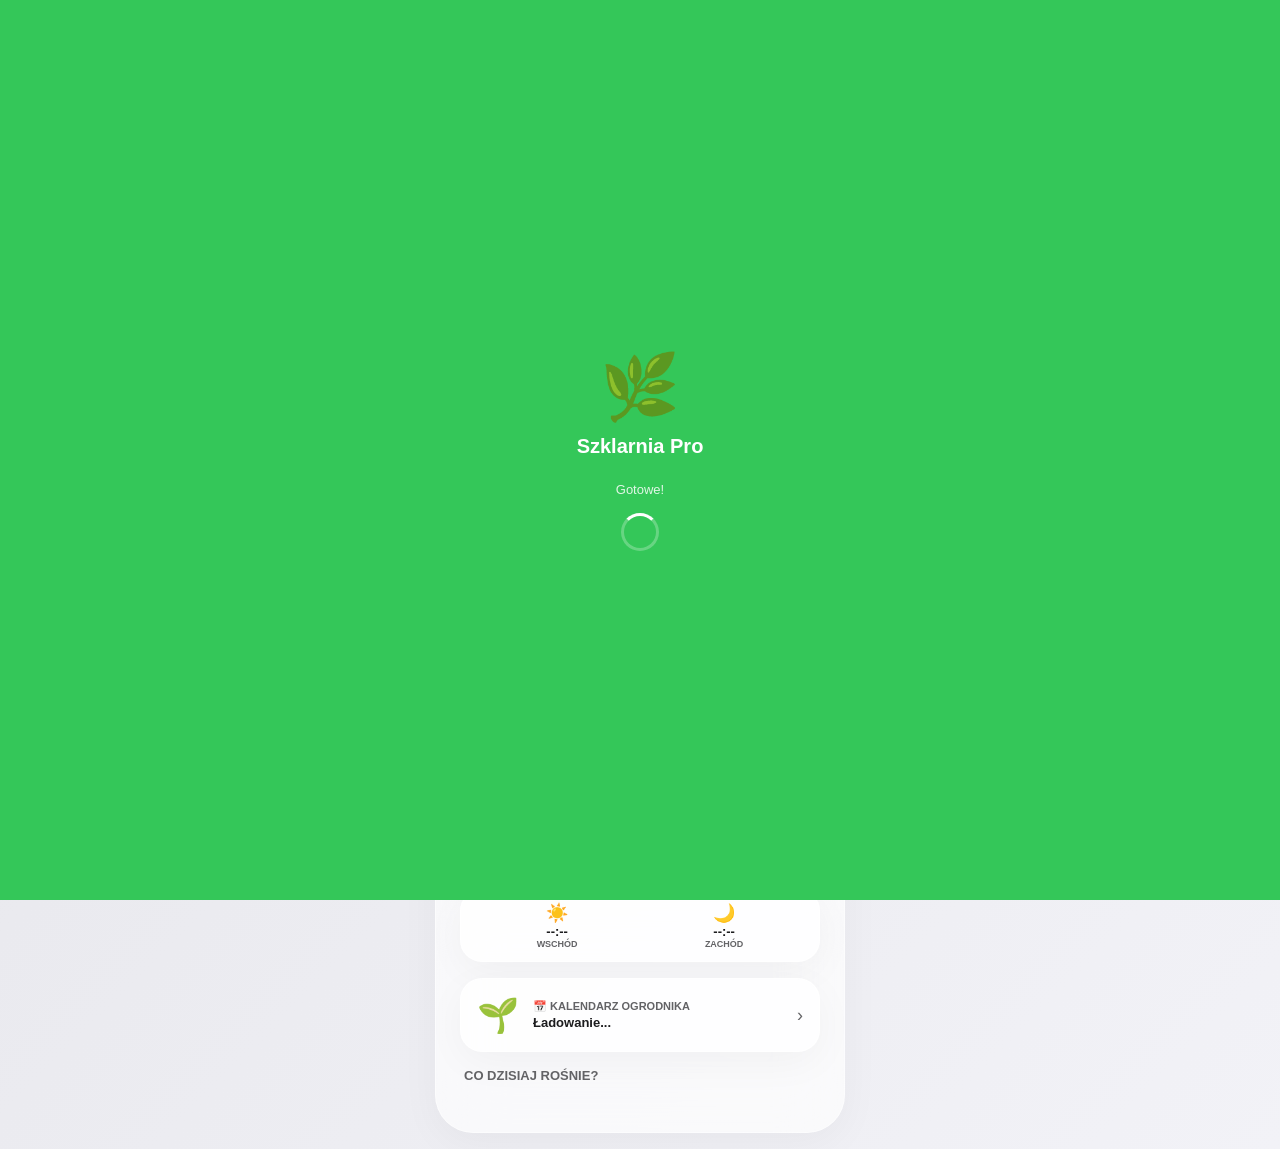
==== data/index.html @ 4b2255c3 "Update index.html" ====
<!DOCTYPE html>
<html lang="pl">
<head>
<meta charset="UTF-8">
<meta name="viewport" content="width=device-width, initial-scale=1.0, user-scalable=no, viewport-fit=cover">
<title>Szklarnia Pro</title>
<meta name="apple-mobile-web-app-capable" content="yes">
<meta name="apple-mobile-web-app-status-bar-style" content="black-translucent">
<meta name="apple-mobile-web-app-title" content="Szklarnia">
<meta name="theme-color" content="#34c759">
<link rel="manifest" href="manifest.json">
<link rel="apple-touch-icon" href="icon-192.png">
<style>
:root{--html-bg:#e5e5ea;--bg-gradient:linear-gradient(135deg,#e5e5ea 0%,#f2f2f7 100%);--glass-bg:rgba(255,255,255,0.65);--glass-card:rgba(255,255,255,0.8);--text-main:#1c1c1e;--text-sub:#636366;--accent-green:#34c759;--accent-blue:#007aff;--accent-red:#ff3b30;--accent-orange:#ff9500;--accent-purple:#af52de;--accent-cyan:#32ade6;--border-light:rgba(255,255,255,0.5);--shadow-soft:0 10px 40px rgba(0,0,0,0.04);--input-bg:#fff;--nav-bg:rgba(0,0,0,0.06);--range-bg:rgba(0,0,0,0.05);--profile-sel-bg:rgba(52,199,89,0.05);--card-solid:#ffffff}
:root[data-theme="dark"]{--html-bg:#000;--bg-gradient:linear-gradient(135deg,#000 0%,#1c1c1e 100%);--glass-bg:rgba(28,28,30,0.4);--glass-card:rgba(44,44,46,0.6);--text-main:#fff;--text-sub:#aeaea2;--accent-green:#30d158;--accent-blue:#0a84ff;--accent-red:#ff453a;--accent-orange:#ff9f0a;--accent-purple:#bf5af2;--accent-cyan:#64d2ff;--border-light:rgba(255,255,255,0.05);--shadow-soft:0 10px 40px rgba(0,0,0,0.3);--input-bg:rgba(28,28,30,0.6);--nav-bg:rgba(255,255,255,0.1);--range-bg:rgba(255,255,255,0.1);--profile-sel-bg:rgba(48,209,88,0.15);--card-solid:#2c2c2e}
@media(prefers-color-scheme:dark){:root:not([data-theme="light"]){--html-bg:#000;--bg-gradient:linear-gradient(135deg,#000 0%,#1c1c1e 100%);--glass-bg:rgba(28,28,30,0.4);--glass-card:rgba(44,44,46,0.6);--text-main:#fff;--text-sub:#aeaea2;--accent-green:#30d158;--accent-blue:#0a84ff;--accent-red:#ff453a;--accent-orange:#ff9f0a;--accent-purple:#bf5af2;--accent-cyan:#64d2ff;--border-light:rgba(255,255,255,0.05);--shadow-soft:0 10px 40px rgba(0,0,0,0.3);--input-bg:rgba(28,28,30,0.6);--nav-bg:rgba(255,255,255,0.1);--range-bg:rgba(255,255,255,0.1);--profile-sel-bg:rgba(48,209,88,0.15);--card-solid:#2c2c2e}}
html{background:var(--html-bg);transition:background .3s}
body{font-family:-apple-system,BlinkMacSystemFont,sans-serif;background:var(--bg-gradient);margin:0;padding:16px;display:flex;justify-content:center;align-items:flex-start;min-height:100vh;color:var(--text-main);-webkit-font-smoothing:antialiased;box-sizing:border-box}
.wrapper{width:100%;max-width:410px;margin-top:20px;background:var(--glass-bg);backdrop-filter:blur(30px);-webkit-backdrop-filter:blur(30px);border:1px solid var(--border-light);border-radius:38px;padding:24px;box-shadow:var(--shadow-soft);box-sizing:border-box;position:relative}
.tab-nav{display:flex;background:var(--nav-bg);border-radius:14px;padding:4px;margin-bottom:24px;position:relative;z-index:10;user-select:none;-webkit-user-select:none}
.tab-btn{flex:1;padding:10px;text-align:center;border-radius:10px;font-size:14px;font-weight:600;color:var(--text-sub);cursor:pointer;transition:all .3s}
.tab-btn.active{background:var(--glass-card);color:var(--text-main);box-shadow:0 2px 8px rgba(0,0,0,0.1)}
.tab-content{display:none;animation:fadeIn .4s ease}
.tab-content.active{display:block}
.sub-content{display:none;animation:fadeIn .4s ease}
.sub-content.active{display:block}
@keyframes fadeIn{from{opacity:0;transform:translateY(-5px)}to{opacity:1;transform:translateY(0)}}
.status-hero{text-align:center;padding:10px 0 16px}
.status-icon{font-size:54px;margin-bottom:8px;display:inline-block}
.status-text{font-size:22px;font-weight:800;letter-spacing:-.5px}
.update-badge{display:inline-flex;align-items:center;justify-content:center;gap:6px;margin-top:14px;padding:6px 14px;background:var(--nav-bg);border:.5px solid var(--border-light);border-radius:20px;font-size:11px;font-weight:600;color:var(--text-sub);cursor:pointer}
.conn-dot{width:7px;height:7px;border-radius:50%;background:var(--accent-green);display:inline-block}
.conn-dot.off{background:var(--accent-red)}
.pulse-alert{animation:pulseAlert 1.2s infinite ease-in-out;color:var(--accent-red)}
@keyframes pulseAlert{0%{transform:scale(1);opacity:1}50%{transform:scale(1.15);opacity:.8}100%{transform:scale(1);opacity:1}}
.service-banner{background:var(--accent-orange);color:#fff;text-align:center;padding:10px;border-radius:12px;font-weight:800;font-size:14px;margin-bottom:20px;display:none}
.weather-grid{display:flex;flex-wrap:wrap;gap:8px;margin-bottom:16px}
.weather-card{flex:1 1 calc(33.333% - 8px);min-width:90px;background:var(--glass-card);border:1px solid var(--border-light);border-radius:20px;padding:12px 4px;text-align:center;box-sizing:border-box}
.weather-val{font-size:19px;font-weight:800;margin-bottom:2px;min-height:22px}
.weather-lbl{font-size:9px;color:var(--text-sub);font-weight:700;text-transform:uppercase}
h2{font-size:13px;margin:0 0 10px 4px;color:var(--text-sub);text-transform:uppercase;font-weight:700}
.section-card{background:var(--glass-card);border:1px solid var(--border-light);border-radius:22px;padding:16px;margin-bottom:16px;box-shadow:var(--shadow-soft);box-sizing:border-box}
.profile-container{display:flex;gap:8px;margin-bottom:15px;flex-wrap:wrap}
.profile-btn{flex:1 1 calc(33.333% - 6px);min-width:90px;background:var(--glass-card);border:1px solid var(--border-light);border-radius:16px;padding:14px 4px;font-size:13px;font-weight:600;color:var(--text-main);cursor:pointer;box-sizing:border-box;transition:all .2s}
.profile-btn:active{transform:scale(.95)}
.profile-btn.selected{border-color:var(--accent-green);background:var(--profile-sel-bg)}
.profile-icon{font-size:26px;display:block;margin-bottom:6px}
label{font-weight:600;font-size:14px;display:block;margin-bottom:6px}
input[type=range]{-webkit-appearance:none;width:100%;height:8px;border-radius:5px;background:var(--range-bg);outline:none;margin:12px 0}
input[type=range]::-webkit-slider-thumb{-webkit-appearance:none;appearance:none;width:26px;height:26px;border-radius:50%;background:#fff;box-shadow:0 2px 8px rgba(0,0,0,0.15);cursor:pointer;border:.5px solid rgba(0,0,0,0.04)}
.text-input{width:100%;padding:10px;border-radius:10px;border:1px solid var(--border-light);background:var(--input-bg);color:var(--text-main);font-size:14px;outline:none;box-sizing:border-box;margin-bottom:15px}
.btn-test{display:block;width:100%;padding:12px;border:none;border-radius:18px;font-size:14px;font-weight:700;cursor:pointer;transition:.2s;background:rgba(0,122,255,0.1);color:var(--accent-blue);margin-top:8px}
.btn-test:active{transform:scale(.96)}
.chart-container{position:relative;height:100px;width:100%;margin-bottom:10px;background:rgba(0,0,0,0.02);border-radius:12px;overflow:hidden;padding:5px;box-sizing:border-box}
canvas{display:block;width:100%;height:100%}
.btn-primary{background:var(--accent-blue);color:#fff}
.btn-green{background:var(--accent-green);color:#fff}
/* WODA - 4 koła, spowolnione, pierwsze 70% */
.water-module{background:var(--glass-card);border:1px solid var(--border-light);border-radius:22px;padding:16px;margin-bottom:16px;display:flex;flex-direction:column;gap:12px}
.tank-mask{position:relative;width:100%;height:120px;background:var(--range-bg);border-radius:20px;overflow:hidden;box-shadow:inset 0 4px 10px rgba(0,0,0,0.08);border:1px solid rgba(0,0,0,0.05);isolation:isolate}
#water-height-controller{position:absolute;bottom:-800px;left:50%;width:800px;height:800px;transform:translateX(-50%);transition:bottom 1.5s cubic-bezier(.25,.8,.25,1)}
.wave{position:absolute;width:100%;height:100%;background:linear-gradient(180deg,#5ac8fa 0%,var(--accent-blue) 100%);border-radius:38%;bottom:0;left:0;animation:spinWave 9s linear infinite;opacity:.7}
.wave:nth-child(2){opacity:.5;border-radius:42%;animation-duration:12s;animation-direction:reverse}
.wave:nth-child(3){opacity:.65;border-radius:40%;animation-duration:15s}
.wave:nth-child(4){opacity:.4;border-radius:45%;animation-duration:19s;animation-direction:reverse}
.tank-mask.alert .wave{background:linear-gradient(180deg,#ff6b22 0%,var(--accent-red) 100%)}
@keyframes spinWave{100%{transform:rotate(360deg)}}
.tank-text-overlay{position:absolute;inset:0;display:flex;flex-direction:column;justify-content:center;align-items:center;z-index:10;pointer-events:none;color:var(--text-main);text-shadow:0 2px 10px rgba(255,255,255,0.8)}
/* PASEK WILGOTNOŚCI */
.moist-card{background:var(--glass-card);border:1px solid var(--border-light);border-radius:22px;padding:16px;margin-bottom:16px}
.moist-track{position:relative;height:14px;background:var(--range-bg);border-radius:8px;overflow:hidden;margin-top:10px}
.moist-fill{position:absolute;left:0;top:0;height:100%;border-radius:8px;transition:width .8s cubic-bezier(.34,1.2,.5,1);background:linear-gradient(90deg,#5ac8fa,var(--accent-blue))}
.moist-thresh{position:absolute;top:-3px;width:2px;height:20px;background:var(--accent-orange);z-index:5}
/* PRZYCISK PODLEJ */
.water-now{width:100%;padding:16px;border:none;border-radius:20px;font-size:16px;font-weight:800;background:linear-gradient(135deg,#5ac8fa,var(--accent-blue));color:#fff;cursor:pointer;transition:.2s;box-shadow:0 6px 20px rgba(0,122,255,0.25);margin-bottom:16px}
.water-now:active{transform:scale(.97)}
.water-now:disabled{opacity:.5}
/* NASTĘPNE SPRAWDZENIE */
.next-check{text-align:center;font-size:12px;color:var(--text-sub);font-weight:600;margin:-6px 0 16px}
/* ALARM BANNER */
#alarm-banner{display:none;background:rgba(255,59,48,0.12);border:1px solid var(--accent-red);border-radius:16px;padding:14px;margin-bottom:16px}
/* PROGI ALARMÓW + ZAKRES */
.range-btns{display:flex;gap:6px;background:var(--nav-bg);border-radius:12px;padding:4px;margin-bottom:12px}
.range-btn{flex:1;padding:7px;text-align:center;border-radius:9px;font-size:12px;font-weight:600;color:var(--text-sub);cursor:pointer}
.range-btn.active{background:var(--glass-card);color:var(--text-main)}
/* TOAST POTWIERDZENIA */
#confirm-toast{position:fixed;left:50%;top:40%;transform:translate(-50%,-50%) scale(.8);z-index:7000;background:var(--glass-card);backdrop-filter:blur(20px);border:1px solid var(--border-light);border-radius:24px;padding:24px 32px;display:flex;flex-direction:column;align-items:center;gap:10px;opacity:0;pointer-events:none;transition:all .35s cubic-bezier(.34,1.4,.5,1);box-shadow:0 20px 60px rgba(0,0,0,0.2)}
#confirm-toast.show{opacity:1;transform:translate(-50%,-50%) scale(1)}
.confirm-circle{width:56px;height:56px;border-radius:50%;background:var(--accent-green);display:flex;align-items:center;justify-content:center}
.confirm-check{width:28px;height:14px;border-left:4px solid #fff;border-bottom:4px solid #fff;transform:rotate(-45deg);margin-top:-4px}
.confirm-circle.err{background:var(--accent-red)}
#confirm-text{font-size:15px;font-weight:700;color:var(--text-main)}
/* PULL TO REFRESH */
#ptr{position:absolute;top:8px;left:50%;transform:translateX(-50%);z-index:50;width:30px;height:30px;opacity:0;transition:opacity .2s;pointer-events:none}
#ptr svg{width:100%;height:100%}
.ptr-spin{animation:ptrSpin .8s linear infinite}
@keyframes ptrSpin{to{transform:rotate(360deg)}}
.demo-pill{position:fixed;top:8px;left:50%;transform:translateX(-50%);z-index:8000;background:var(--accent-purple);color:#fff;font-size:11px;font-weight:700;padding:4px 12px;border-radius:20px;display:none}
.profile-modal-bg{display:none;position:fixed;top:0;left:0;right:0;bottom:0;width:100vw;height:100vh;z-index:6000;background:rgba(0,0,0,0.45);backdrop-filter:blur(6px);-webkit-backdrop-filter:blur(6px);align-items:center;justify-content:center;overscroll-behavior:contain;padding:16px;box-sizing:border-box}
body.modal-open{overflow:hidden;touch-action:none}
.profile-modal-bg .section-card{background:var(--card-solid);backdrop-filter:none;-webkit-backdrop-filter:none;box-shadow:0 20px 60px rgba(0,0,0,0.25)}
.hwswitch{position:relative;display:inline-block;width:50px;height:28px;flex-shrink:0}
.hwswitch input{opacity:0;width:0;height:0}
.hwslider{position:absolute;cursor:pointer;inset:0;background:var(--range-bg);border-radius:28px;transition:.3s;border:1px solid var(--border-light)}
.hwslider:before{position:absolute;content:"";height:22px;width:22px;left:3px;bottom:2px;background:#fff;border-radius:50%;transition:.3s;box-shadow:0 2px 4px rgba(0,0,0,0.2)}
.hwswitch input:checked+.hwslider{background:var(--accent-green)}
.hwswitch input:checked+.hwslider:before{transform:translateX(20px)}
.eng-row{display:flex;justify-content:space-between;font-family:monospace;font-size:14px;margin-bottom:8px;border-bottom:1px dashed var(--border-light);padding-bottom:4px;align-items:center}
.kalm-row{margin-bottom:10px}
.kalm-row-lbl{font-size:11px;font-weight:700;margin-bottom:4px}
.kalm-months{display:grid;grid-template-columns:repeat(6,1fr);gap:4px}
.kalm-cell{font-size:10px;text-align:center;padding:6px 0;border-radius:6px;background:var(--nav-bg);cursor:pointer;color:var(--text-sub);transition:.15s}
.kalm-cell.sel{background:var(--accent-green);color:#fff;font-weight:700}
</style>
</head>
<body>
<div id="boot-overlay" style="position:fixed;inset:0;z-index:9999;background:#34c759;display:flex;flex-direction:column;align-items:center;justify-content:center;transition:opacity .5s ease;font-family:-apple-system,sans-serif">
<div style="font-size:64px">&#127807;</div>
<div style="color:#fff;font-size:20px;font-weight:700;margin-top:10px">Szklarnia Pro</div>
<div id="boot-status" style="color:rgba(255,255,255,.85);font-size:13px;margin-top:24px">Uruchamianie...</div>
<div style="width:32px;height:32px;border:3px solid rgba(255,255,255,.25);border-top-color:#fff;border-radius:50%;margin-top:16px;animation:ptrSpin .8s linear infinite"></div>
</div>
<div class="demo-pill" id="demo-pill">TRYB DEMO (bez ESP32)</div>
<div id="confirm-toast"><div class="confirm-circle" id="confirm-circle"><div class="confirm-check"></div></div><div id="confirm-text">Gotowe</div></div>

<div class="wrapper" id="wrapper">
<div id="ptr"><svg viewBox="0 0 24 24" fill="none" stroke="var(--accent-blue)" stroke-width="2.5" stroke-linecap="round"><path d="M21 12a9 9 0 1 1-6.2-8.5"/></svg></div>
<div class="tab-nav">
<div id="btn-pulpit" class="tab-btn active" onclick="zmienZakladke('pulpit')">Pulpit</div>
<div id="btn-ustawienia" class="tab-btn" onclick="zmienZakladke('ustawienia')">⚙️ Ustawienia</div>
</div>
<div id="service-banner" class="service-banner">🛠 TRYB SERWISOWY AKTYWNY</div>

<div id="tab-pulpit" class="tab-content active">
<div id="alarm-banner">
<div style="display:flex;justify-content:space-between;align-items:center">
<div style="font-size:13px;font-weight:700;color:var(--accent-red)">🔔 Zdarzenia pod Twoją nieobecność</div>
<button onclick="oznaczAlarmyPrzeczytane()" style="font-size:11px;padding:4px 10px;border-radius:12px;border:none;background:var(--accent-red);color:#fff;cursor:pointer">Wyczyść</button>
</div>
<div id="alarm-list" style="margin-top:8px"></div>
</div>

<div class="status-hero">
<div id="hero-icon" class="status-icon">🌿</div>
<div id="hero-text" class="status-text" style="color:var(--accent-green)">Wszystko w porządku</div>
<div id="fault-unlock-btn" style="display:none;margin-top:15px"><button class="btn-test" onclick="odblokujPompe()" style="background:var(--accent-red);color:#fff;font-size:16px;padding:14px">🛠 Odblokuj system pomp</button></div>
<div class="update-badge" onclick="pobierzDaneZESP32()" id="update-badge-btn"><span class="conn-dot" id="conn-dot"></span><span id="last-update-text">Łączenie...</span></div>
</div>

<div class="water-module" id="ui-water-module">
<div class="weather-lbl" style="text-align:center;margin-bottom:-4px">Woda w zbiorniku</div>
<div class="tank-mask" id="tank-mask">
<div id="water-height-controller"><div class="wave"></div><div class="wave"></div><div class="wave"></div><div class="wave"></div></div>
<div class="tank-text-overlay">
<span id="dash-water-pct" style="font-size:32px;font-weight:800;letter-spacing:-1px">--%</span>
<span id="dash-water-liters" style="font-size:13px;font-weight:700;opacity:.9">-- / -- L</span>
<span id="dash-water-est" style="font-size:10px;font-weight:700;opacity:.75;margin-top:4px">Szacowanie...</span>
</div>
</div>
<button id="btn-reset-water" class="btn-test" onclick="zresetujLicznikWody()" style="background:rgba(0,122,255,0.1);color:var(--accent-blue);width:100%">💦 Zresetuj stan po napełnieniu beczki</button>
</div>

<button class="water-now" id="btn-water-now" onclick="podlejTeraz()">💧 Podlej teraz</button>
<div class="next-check" id="next-check">Następne sprawdzenie za ok. --</div>

<div class="moist-card">
<div style="display:flex;justify-content:space-between;align-items:center">
<div style="font-size:13px;font-weight:700">🌱 Wilgotność gleby</div>
<div id="moist-pct" style="font-size:18px;font-weight:800;color:var(--accent-blue)">--%</div>
</div>
<div class="moist-track"><div class="moist-fill" id="moist-fill" style="width:0%"></div><div class="moist-thresh" id="moist-thresh" style="left:45%"></div></div>
<div style="display:flex;justify-content:space-between;font-size:10px;color:var(--text-sub);margin-top:6px"><span>Sucho</span><span id="moist-info">Próg podlewania: 45%</span><span>Mokro</span></div>
</div>

<div class="weather-grid">
<div class="weather-card" id="ui-bme-temp"><div class="weather-val" id="dash-temp">-</div><div class="weather-lbl">Powietrze</div></div>
<div class="weather-card" id="ui-bme-hum"><div class="weather-val" id="dash-hum">-</div><div class="weather-lbl">Wilgotność</div></div>
<div class="weather-card" id="ui-ds-temp"><div class="weather-val" id="dash-water-temp">-</div><div class="weather-lbl">Temp. Wody</div></div>
<div class="weather-card"><div class="weather-val" id="dash-sun">-</div><div class="weather-lbl">God Słońca</div></div>
<div class="weather-card"><div class="weather-val" id="dash-batt">-</div><div class="weather-lbl">Bateria</div></div>
<div class="weather-card" id="ui-bme-pres"><div class="weather-val" id="dash-pres">-</div><div class="weather-lbl">Ciśnienie</div></div>
</div>
<div class="section-card" id="sun-card" style="display:flex;justify-content:space-around;padding:12px;margin-bottom:16px">
<div style="text-align:center"><div style="font-size:18px">☀️</div><div style="font-size:13px;font-weight:700" id="dash-sunrise">--:--</div><div class="weather-lbl">Wschód</div></div>
<div style="text-align:center"><div style="font-size:18px">🌙</div><div style="font-size:13px;font-weight:700" id="dash-sunset">--:--</div><div class="weather-lbl">Zachód</div></div>
</div>

<div class="section-card" id="forecast-card" style="display:none">
<div style="display:flex;align-items:center;gap:14px">
<div id="forecast-icon" style="font-size:42px">🌤️</div>
<div style="flex:1"><div id="forecast-text" style="font-size:15px;font-weight:700">--</div><div id="forecast-sub" style="font-size:11px;color:var(--text-sub);margin-top:2px">Prognoza z trendu ciśnienia</div></div>
<div id="forecast-trend" style="font-size:13px;font-weight:700;color:var(--text-sub)"></div>
</div>
</div>

<div class="section-card" id="kal-teaser" onclick="otworzKalendarz()" style="cursor:pointer;display:flex;align-items:center;gap:14px;margin-bottom:16px">
<div id="kal-teaser-icon" style="font-size:34px">🌱</div>
<div style="flex:1"><div style="font-size:11px;color:var(--text-sub);font-weight:700;text-transform:uppercase;margin-bottom:2px">📅 Kalendarz ogrodnika</div><div id="kal-teaser-txt" style="font-size:13px;font-weight:600">Ładowanie...</div></div>
<div style="color:var(--text-sub);font-size:18px">›</div>
</div>

<div class="section-card" id="adaptive-card" style="display:none">
<div style="display:flex;justify-content:space-between;align-items:center">
<div><div style="font-size:13px;font-weight:700">🧠 Uczenie się gleby</div><div id="adaptive-status" style="font-size:11px;color:var(--text-sub);margin-top:2px">Zbieranie danych...</div></div>
<div style="text-align:right"><div id="adaptive-rate" style="font-size:20px;font-weight:800;color:var(--accent-blue)">-- %/h</div><div style="font-size:10px;color:var(--text-sub)">tempo wysychania</div></div>
</div>
<div style="margin-top:10px;height:6px;background:var(--range-bg);border-radius:3px;overflow:hidden"><div id="adaptive-bar" style="height:100%;width:0%;background:var(--accent-green);transition:width .5s"></div></div>
</div>

<h2 id="plants-title">Co dzisiaj rośnie?</h2>
<div class="profile-container" id="plants-container"></div>
</div>
<div id="tab-ustawienia" class="tab-content">
<div class="tab-nav" style="margin-bottom:20px">
<div id="btn-sub-ogolne" class="tab-btn active" onclick="zmienPodzakladke('ogolne')">Ogólne</div>
<div id="btn-sub-zaawansowane" class="tab-btn" onclick="zmienPodzakladke('zaawansowane')">Zaawansowane</div>
</div>
<div id="sub-ogolne" class="sub-content active">
<h2>Edycja Profili Upraw</h2>
<div class="section-card">
<select id="edit-profile-select" onchange="wczytajProfilDoEdycji()" style="width:100%;padding:10px;border-radius:10px;border:1px solid var(--border-light);background:var(--input-bg);color:var(--text-main);margin-bottom:15px;font-size:14px;outline:none"></select>
<div style="display:flex;justify-content:space-between;font-size:14px;font-weight:600"><span>Wilgotność aktywacji</span><span id="edit-th-val" style="color:var(--accent-blue)">40%</span></div>
<input type="range" id="edit-th" min="0" max="100" value="40" oninput="document.getElementById('edit-th-val').innerText=this.value+'%'">
<div style="display:flex;justify-content:space-between;font-size:14px;font-weight:600;margin-top:15px"><span>Czas podlewania</span><span id="edit-time-val" style="color:var(--accent-blue)">2 min</span></div>
<input type="range" id="edit-time" min="0.5" max="30" step="0.5" value="2" oninput="document.getElementById('edit-time-val').innerText=this.value+' min'">
<div style="display:flex;justify-content:space-between;font-size:14px;font-weight:600;margin-top:15px"><span>Agresywność</span><span id="edit-aggr-val" style="color:var(--accent-blue)">Zbalansowany</span></div>
<input type="range" id="edit-aggr" min="0" max="2" step="1" value="1" oninput="aktualizujEtykieteAgresywnosci(this.value)">
<button id="btn-save-profile" class="btn-test" onclick="zapiszEdytowanyProfil()" style="margin-top:20px;width:100%">💾 Zapisz zmiany</button>
</div>

<h2>🔔 Progi alarmów</h2>
<div class="section-card">
<div style="display:flex;justify-content:space-between;font-size:14px;font-weight:600"><span>Ostrzeż gdy bateria poniżej</span><span id="al-batt-val" style="color:var(--accent-orange)">20%</span></div>
<input type="range" id="al-batt" min="5" max="50" value="20" oninput="document.getElementById('al-batt-val').innerText=this.value+'%';zapiszProgiAlarmow()">
<div style="display:flex;justify-content:space-between;font-size:14px;font-weight:600;margin-top:15px"><span>Alarm gdy temperatura powyżej</span><span id="al-temp-val" style="color:var(--accent-red)">35°C</span></div>
<input type="range" id="al-temp" min="25" max="50" value="35" oninput="document.getElementById('al-temp-val').innerText=this.value+'°C';zapiszProgiAlarmow()">
</div>

<h2>Lokalizacja i Wygląd</h2>
<div class="section-card">
<div class="tab-nav" style="margin-bottom:15px"><div id="loc-in" class="tab-btn active" onclick="ustawLokalizacje(0)">Szklarnia</div><div id="loc-out" class="tab-btn" onclick="ustawLokalizacje(1)">Zewnątrz</div></div>
<div class="tab-nav" style="margin-bottom:0"><div id="theme-light" class="tab-btn" onclick="zmienMotyw('light')">☀️ Jasny</div><div id="theme-auto" class="tab-btn active" onclick="zmienMotyw('auto')">⚙️ Auto</div><div id="theme-dark" class="tab-btn" onclick="zmienMotyw('dark')">🌙 Ciemny</div></div>
</div>

<h2>Parametry Zbiornika</h2>
<div class="section-card">
<label>Pojemność całkowita (L)</label>
<input type="number" id="tank-vol" class="text-input" value="220" onchange="zapiszParametryZbiornika()">
<label>Wydajność pompy (L/min)</label>
<input type="number" id="pump-flow" class="text-input" value="2.0" step="0.1" onchange="zapiszParametryZbiornika()">
</div>

<h2>Zużycie wody</h2>
<div class="section-card">
<div style="display:flex;justify-content:space-around;text-align:center;margin-bottom:14px">
<div><div id="stat-today" style="font-size:22px;font-weight:800;color:var(--accent-blue)">-- L</div><div style="font-size:10px;color:var(--text-sub)">DZIŚ</div></div>
<div><div id="stat-week" style="font-size:22px;font-weight:800;color:var(--accent-blue)">-- L</div><div style="font-size:10px;color:var(--text-sub)">7 DNI</div></div>
<div><div id="stat-avg" style="font-size:22px;font-weight:800;color:var(--accent-blue)">-- L</div><div style="font-size:10px;color:var(--text-sub)">ŚR/DZIEŃ</div></div>
</div>
<div class="chart-container"><canvas id="waterChart"></canvas></div>
<div id="water-anomaly" style="display:none;font-size:12px;padding:8px;border-radius:10px;margin-top:10px;text-align:center"></div>
</div>

<h2>Historia (Wykresy)</h2>
<div class="section-card" style="margin-bottom:20px">
<div class="range-btns">
<div class="range-btn" id="rng-1" onclick="ustawZakres(1)">24h</div>
<div class="range-btn active" id="rng-7" onclick="ustawZakres(7)">7 dni</div>
<div class="range-btn" id="rng-30" onclick="ustawZakres(30)">30 dni</div>
</div>
<div class="weather-lbl" style="margin-bottom:4px">Wilgotność gleby</div>
<div class="chart-container"><canvas id="moistureChart"></canvas></div>
<div class="weather-lbl" style="margin-bottom:4px">Temperatura</div>
<div class="chart-container"><canvas id="tempChart"></canvas></div>
<button class="btn-test btn-green" onclick="eksportujCSV()" style="margin-top:15px;width:100%">📥 Pobierz raport (.csv)</button>
</div>
</div>

<div id="sub-zaawansowane" class="sub-content">
<h2>🛠 Tryb Serwisowy</h2>
<div class="section-card">
<p style="font-size:12px;color:var(--text-sub);margin-top:0">Odświeża dane co 2 sekundy.</p>
<button id="btn-service-mode" class="btn-test" onclick="toggleServiceMode()" style="background:var(--accent-orange);color:#fff;width:100%">Włącz Tryb Serwisowy</button>
</div>
<h2>Stan połączenia</h2>
<div class="section-card">
<div style="display:flex;justify-content:space-between;font-size:13px;margin-bottom:8px"><span style="color:var(--text-sub)">Status:</span><b id="conn-status">--</b></div>
<div style="display:flex;justify-content:space-between;font-size:13px;margin-bottom:8px"><span style="color:var(--text-sub)">Ostatnia synchronizacja:</span><b id="conn-last">--</b></div>
<div style="display:flex;justify-content:space-between;font-size:13px"><span style="color:var(--text-sub)">Wolna pamięć ESP:</span><b id="conn-heap">--</b></div>
</div>
<h2>Menedżer Urządzeń</h2>
<div class="section-card">
<p style="font-size:11px;color:var(--text-sub);margin-top:0;line-height:1.4">Zaznacz sprzęt fizycznie podpięty do ESP.</p>
<div style="display:flex;justify-content:space-between;align-items:center;margin-bottom:12px;font-size:13px;font-weight:600"><span>Pływak/Ultradźwięki (JSN-SR04T)</span><label class="hwswitch"><input type="checkbox" id="hw-us" onchange="saveHwConfig()"><span class="hwslider"></span></label></div>
<div style="display:flex;justify-content:space-between;align-items:center;margin-bottom:12px;font-size:13px;font-weight:600"><span>Temp. Wody (DS18B20)</span><label class="hwswitch"><input type="checkbox" id="hw-ds" onchange="saveHwConfig()"><span class="hwslider"></span></label></div>
<div style="display:flex;justify-content:space-between;align-items:center;margin-bottom:12px;font-size:13px;font-weight:600"><span>Pogoda (BME280)</span><label class="hwswitch"><input type="checkbox" id="hw-bme" onchange="saveHwConfig()"><span class="hwslider"></span></label></div>
<div style="display:flex;justify-content:space-between;align-items:center;margin-bottom:12px;font-size:13px;font-weight:600"><span>Czujnik Słońca (Fotorezystor)</span><label class="hwswitch"><input type="checkbox" id="hw-light" onchange="saveHwConfig()"><span class="hwslider"></span></label></div>
<div style="display:flex;justify-content:space-between;align-items:center;font-size:13px;font-weight:600;border-top:1px solid var(--range-bg);padding-top:10px"><span>Wentylacja (PIN 19)</span><label class="hwswitch"><input type="checkbox" id="hw-vent" onchange="saveHwConfig()"><span class="hwslider"></span></label></div>
</div>

<h2>Asystent Kalibracji (Live)</h2>
<div class="section-card">
<h3 style="margin-top:0;font-size:14px">🌱 Wilgotność Gleby</h3>
<div class="eng-row"><span>Odczyt z czujnika:</span><b id="live-soil-val">---</b></div>
<div style="display:flex;gap:8px;margin-top:10px"><button id="btn-soil-dry" class="btn-test" onclick="zapiszGlebe('air')" style="flex:1;background:rgba(255,149,0,0.1);color:var(--accent-orange)">SUCHO</button><button id="btn-soil-wet" class="btn-test" onclick="zapiszGlebe('water')" style="flex:1;background:rgba(0,122,255,0.1);color:var(--accent-blue)">MOKRO</button></div>
<div id="calib-quality" style="font-size:11px;font-weight:600;margin-top:10px;text-align:center"></div>
</div>
<div class="section-card" id="card-calib-us">
<h3 style="margin-top:0;font-size:14px">🛢️ Poziom Wody w Beczce</h3>
<div class="eng-row"><span>Odległość tafli:</span><b id="live-us-val">--- cm</b></div>
<div style="display:flex;gap:8px;margin-top:10px"><button id="btn-water-empty" class="btn-test" onclick="zapiszWode('empty')" style="flex:1;background:rgba(255,59,48,0.1);color:var(--accent-red)">PUSTA</button><button id="btn-water-full" class="btn-test" onclick="zapiszWode('full')" style="flex:1;background:rgba(52,199,89,0.1);color:var(--accent-green)">PEŁNA</button></div>
</div>
<div class="section-card" id="card-calib-ldr">
<h3 style="margin-top:0;font-size:14px">☀️ Światłomierz</h3>
<div class="eng-row"><span>Surowe natężenie:</span><b id="live-light-val">---</b></div>
<button id="btn-calib-light" class="btn-test" onclick="zapiszSwiatlo()" style="margin-top:10px;background:rgba(255,149,0,0.1);color:var(--accent-orange);width:100%">Ustaw jako SŁOŃCE (100%)</button>
</div>
<div class="section-card" id="card-calib-ds">
<h3 style="margin-top:0;font-size:14px">🌡️ Korekta Temperatury Wody</h3>
<div style="display:flex;align-items:center;justify-content:space-between"><span style="font-size:13px">Przesunięcie (np. -1.5):</span><input type="number" id="calib-tOff" value="0.0" step="0.1" style="width:70px;padding:6px;border-radius:8px;border:1px solid var(--border-light);background:var(--input-bg);color:var(--text-main);font-family:monospace;text-align:center"></div>
<button id="btn-calib-toff" class="btn-test" onclick="zapiszKorekteTemp()" style="margin-top:10px;width:100%">💾 Zapisz korektę</button>
</div>

<h2>Wydajność Pompy i Test</h2>
<div class="section-card">
<div class="eng-row"><span>Napięcie zasilania:</span><b id="eng-voltage">--- V</b></div>
<div style="font-size:32px;font-weight:800;text-align:center;margin:15px 0;font-variant-numeric:tabular-nums" id="stopwatch-display">00.0s</div>
<button id="btn-stoper" class="btn-test btn-primary" onclick="toggleStoper()" style="padding:16px;font-size:16px;width:100%">⏱ Asystent Kalibracji (1 Litr)</button>
<p id="stoper-result" style="display:none;color:var(--accent-green);text-align:center;font-weight:800;margin-top:15px"></p>
<div style="display:flex;justify-content:space-between;font-size:14px;font-weight:600;margin-top:25px"><span>Szybki Test Pompy</span><span id="testDurationVal" style="color:var(--accent-blue)">15s</span></div>
<input type="range" id="testSlider" min="5" max="60" value="15" oninput="document.getElementById('testDurationVal').innerText=this.value+'s'">
<button id="btn-quick-test" class="btn-test" onclick="uruchomTest()" style="width:100%">🚀 Uruchom Test</button>
</div>

<h2>Zimowanie Szklarni</h2>
<div class="section-card">
<button id="btn-wypompuj" class="btn-test" onclick="wypompujWode()" style="background:rgba(0,122,255,0.1);color:var(--accent-blue);margin-bottom:12px;width:100%">❄️ Wypompuj resztki wody z węży</button>
<button id="btn-hibernuj" class="btn-test" onclick="aktywujHibernacje()" style="background:rgba(255,59,48,0.1);color:var(--accent-red);width:100%">💤 Włącz tryb uśpienia na zimę</button>
</div>

<h2>Aktualizacja Firmware (OTA)</h2>
<div class="section-card">
<input type="file" id="ota-file" accept=".bin" style="margin-bottom:15px;width:100%">
<button id="btn-ota" class="btn-test" onclick="wgrywajOTA()" style="color:var(--accent-orange);background:rgba(255,149,0,0.1);width:100%">⚡ Wgraj plik .bin</button>
<div id="ota-progress-container" style="display:none;width:100%;height:8px;background:var(--range-bg);border-radius:4px;margin-top:15px;overflow:hidden"><div id="ota-progress-bar" style="height:100%;width:0%;background:var(--accent-orange);transition:.2s"></div></div>
<div id="ota-status" style="font-size:12px;font-weight:600;text-align:center;margin-top:8px;color:var(--accent-orange)"></div>
</div>
<h2>🔋 Kalibracja napięcia baterii</h2>
<div class="section-card">
<div class="eng-row"><span>ESP odczytuje teraz:</span><b id="calib-v-now">--- V</b></div>
<label style="margin-top:10px">Zmierz multimetrem i wpisz rzeczywiste napięcie:</label>
<input type="number" id="calib-v-real" class="text-input" placeholder="np. 13.25" step="0.01">
<button class="btn-test" onclick="zapiszKalibracjeNapiecia()" style="width:100%">💾 Zapisz korekcję napięcia</button>
<p style="font-size:11px;color:var(--text-sub);margin:8px 0 0">Koryguje błąd tolerancji rezystorów dzielnika.</p>
</div>

<h2>🧪 Diagnostyka systemu</h2>
<div class="section-card">
<button class="btn-test btn-primary" onclick="uruchomDiagnostyke()" style="width:100%">▶️ Sprawdź wszystko</button>
<div id="diag-results" style="margin-top:12px"></div>
</div>

<h2>🔄 Reset kalibracji</h2>
<div class="section-card">
<button class="btn-test" onclick="resetKalibracji()" style="background:rgba(255,59,48,0.1);color:var(--accent-red);width:100%">Przywróć ustawienia fabryczne</button>
<p style="font-size:11px;color:var(--text-sub);margin:8px 0 0">Przywraca domyślne wartości kalibracji czujników.</p>
</div>


</div>
</div>
</div>

<div id="profile-modal" class="profile-modal-bg">
<div class="section-card" style="width:90%;max-width:340px;margin:0;max-height:85vh;overflow-y:auto">
<h2 id="modal-title" style="margin-top:0">Nowa uprawa</h2>
<label>Emoji</label>
<div id="emoji-picker" style="display:flex;flex-wrap:wrap;gap:6px;margin-bottom:12px"></div>
<label>Nazwa</label>
<input type="text" id="new-prof-name" class="text-input" placeholder="np. Papryka" maxlength="20">
<div style="display:flex;justify-content:space-between;font-size:14px;font-weight:600"><span>Próg wilgotności</span><span id="new-prof-th-val" style="color:var(--accent-blue)">45%</span></div>
<input type="range" id="new-prof-th" min="0" max="100" value="45" oninput="document.getElementById('new-prof-th-val').innerText=this.value+'%'">
<div style="display:flex;justify-content:space-between;font-size:14px;font-weight:600"><span>Czas podlewania</span><span id="new-prof-time-val" style="color:var(--accent-blue)">3 min</span></div>
<input type="range" id="new-prof-time" min="0.5" max="30" step="0.5" value="3" oninput="document.getElementById('new-prof-time-val').innerText=this.value+' min'">
<div style="display:flex;gap:8px;margin-top:16px">
<button class="btn-test" onclick="zamknijModal()" style="flex:1;background:var(--nav-bg);color:var(--text-sub)">Anuluj</button>
<button class="btn-test" id="btn-save-new-prof" onclick="zapiszNowyProfil()" style="flex:1">Zapisz</button>
</div>
<button id="btn-delete-prof" class="btn-test" onclick="usunProfil()" style="display:none;margin-top:8px;background:rgba(255,59,48,0.1);color:var(--accent-red);width:100%">🗑 Usuń uprawę</button>
</div>
</div>
<script>
var IS_DEMO=location.hostname.includes('github.io')||location.hostname.includes('localhost')||location.hostname==='127.0.0.1'||location.protocol==='file:';
var isServiceModeActive=false,lockConfig=false,zakresDni=7,lastDataCache=null,nieobsluzoneAlarmy=[];

function genDemoHistory(){var arr=[],now=Math.floor(Date.now()/1000),m=70;for(var i=120;i>=0;i--){var ts=now-i*21600;m-=Math.random()*8;var a=0,p=0;if(m<45){a=1;p=180;m=75+Math.random()*10;}var hr=new Date(ts*1000).getHours();var t=18+Math.sin(hr/24*Math.PI*2)*8+Math.random()*3;arr.push({ts:ts,m:Math.round(Math.max(20,m)),t:Math.round(t*10),h:Math.round(55+Math.random()*20),v:Math.round((12.8+Math.random()*0.8)*100),a:a,p:p});}return arr;}
var demoHistory=genDemoHistory();
var DEMO_DATA={cfg_th:45,cfg_time:3,cfg_aggr:1,tank_vol:220,pump_flow:2.0,voltage:13.2,batt_warn:0,raw_adc:2100,raw_light:3500,light:85,water_temp:18.5,t_off:0,us_dist:35,us_max:90,us_min:15,sun_hours:6.5,sr:372,ss:1248,air_val:3200,water_val:1500,fault:0,hibernated:0,outdoors:0,survival:0,pump_sec:1200,temp:24.5,air_hum:62,pressure:1013,water:"OK",service_mode:0,free_heap:210000,vent_state:0,drying_rate:2.8,adaptive_ready:5,forecast:4,press_trend:-2.1,next_check_sec:10800,hw:{us:1,ds:1,bme:1,light:1,vent:0},logs:[{moisture:65,v:13.2,t:24.1,h:62,action:"OK"}]};
var DEMO_ALARMS=[{type:8,ts:Math.floor(Date.now()/1000)-86400,ack:0},{type:2,ts:Math.floor(Date.now()/1000)-43200,ack:0}];
var DEMO_PROFILES={pomidory:{name:"Pomidory",icon:"🍅",th:45,time:3,aggr:1,builtin:1},ogorki:{name:"Ogórki",icon:"🥒",th:55,time:4,aggr:1,builtin:1},sadzonki:{name:"Sadzonki",icon:"🌱",th:60,time:1,aggr:2,builtin:1},arbuz:{name:"Arbuz",icon:"🍉",th:50,time:5,aggr:1,builtin:1},borowka:{name:"Borówka",icon:"🫐",th:40,time:2,aggr:0,builtin:1}};
var profileData={};

function haptyka(p){if(navigator.vibrate&&!IS_DEMO)navigator.vibrate(p);}
function liczbaOtwartychModali(){return document.querySelectorAll('.profile-modal-bg.otwarty').length;}
function pokazModal(id){var m=document.getElementById(id);if(!m)return;m.style.display='flex';m.classList.add('otwarty');document.body.classList.add('modal-open');}
function ukryjModal(id){var m=document.getElementById(id);if(!m)return;m.style.display='none';m.classList.remove('otwarty');if(liczbaOtwartychModali()===0)document.body.classList.remove('modal-open');}

function espFetch(url,opts){
  if(IS_DEMO){return new Promise(function(res){setTimeout(function(){
    if(url.indexOf('/data')===0)res({ok:true,json:function(){return Promise.resolve(JSON.parse(JSON.stringify(DEMO_DATA)));}});
    else if(url.indexOf('/getProfiles')===0)res({ok:true,json:function(){return Promise.resolve(DEMO_PROFILES);}});
    else if(url.indexOf('/getHistory')===0)res({ok:true,json:function(){return Promise.resolve(demoHistory);}});
    else if(url.indexOf('/getAlarms')===0)res({ok:true,json:function(){return Promise.resolve(DEMO_ALARMS);}});
    else res({ok:true,text:function(){return Promise.resolve("OK");},json:function(){return Promise.resolve({});}});
  },150);});}
  return fetch(url,opts);
}

// POTWIERDZENIE - animacja zamiast alert
function potwierdz(txt,ok){
  var t=document.getElementById('confirm-toast'),c=document.getElementById('confirm-circle');
  document.getElementById('confirm-text').innerText=txt||'Gotowe';
  c.className='confirm-circle'+(ok===false?' err':'');
  c.innerHTML=ok===false?'<div style="color:#fff;font-size:30px;font-weight:700;line-height:1">!</div>':'<div class="confirm-check"></div>';
  t.classList.add('show');haptyka(ok===false?[60,40,60]:30);
  setTimeout(function(){t.classList.remove('show');},1400);
}

function ustawStanPrzycisku(id,lock,orig,load){load=load||"⏳...";var b=document.getElementById(id);if(!b)return;if(lock){b.dataset.o=b.innerText;b.innerText=load;b.style.opacity=.5;b.style.pointerEvents='none';}else{b.innerText=b.dataset.o||orig;b.style.opacity=1;b.style.pointerEvents='auto';}}

// PROFILE
function wczytajProfileZESP(){return espFetch('/getProfiles',{cache:'no-store'}).then(function(r){return r.json();}).then(function(d){profileData=d;localStorage.setItem('bazaProfili',JSON.stringify(d));renderujPrzyciskiProfili();odswiezListeEdycji();}).catch(function(){var c=localStorage.getItem('bazaProfili');if(c){profileData=JSON.parse(c);renderujPrzyciskiProfili();odswiezListeEdycji();}});}
function zapiszProfileNaESP(){localStorage.setItem('bazaProfili',JSON.stringify(profileData));if(IS_DEMO){DEMO_PROFILES=JSON.parse(JSON.stringify(profileData));return Promise.resolve();}return fetch('/saveProfiles',{method:'POST',headers:{'Content-Type':'application/json'},body:JSON.stringify(profileData)});}
function renderujPrzyciskiProfili(){var c=document.getElementById('plants-container');c.innerHTML='';for(var id in profileData){(function(id){var p=profileData[id];var b=document.createElement('button');b.className='profile-btn';b.id='prof-'+id;b.onclick=function(){aktywujProfil(id);};b.innerHTML='<span class="profile-icon">'+(p.icon||'🌿')+'</span>'+p.name;c.appendChild(b);})(id);}var a=document.createElement('button');a.className='profile-btn';a.style.borderStyle='dashed';a.onclick=otworzDodawanieProfilu;a.innerHTML='<span class="profile-icon">➕</span>Dodaj';c.appendChild(a);}
function odswiezListeEdycji(){var s=document.getElementById('edit-profile-select');if(!s)return;s.innerHTML='';for(var id in profileData){var o=document.createElement('option');o.value=id;o.innerText=(profileData[id].icon||'🌿')+' '+profileData[id].name;s.appendChild(o);}wczytajProfilDoEdycji();}
function aktywujProfil(id){var p=profileData[id];if(!p)return;document.querySelectorAll('.profile-btn').forEach(function(b){b.classList.remove('selected');});var btn=document.getElementById('prof-'+id);if(btn)btn.classList.add('selected');haptyka(15);espFetch('/save?thPct='+p.th+'&timeSec='+(p.time*60)+'&aggr='+p.aggr).then(function(){potwierdz('Aktywowano: '+p.name);if(!IS_DEMO)pobierzDaneZESP32();}).catch(function(){potwierdz('Offline',false);});}
var EMOJI_LIST=['🍅','🥒','🌱','🍉','🫐','🌶️','🥬','🍓','🌽','🥕','🧄','🧅','🍆','🎃','🌻','🌿','🪴','🍇'];
var edytowanyProfilId=null,wybraneEmoji='🌿';
function otworzDodawanieProfilu(){edytowanyProfilId=null;document.getElementById('modal-title').innerText='Nowa uprawa';document.getElementById('new-prof-name').value='';document.getElementById('new-prof-th').value=45;document.getElementById('new-prof-th-val').innerText='45%';document.getElementById('new-prof-time').value=3;document.getElementById('new-prof-time-val').innerText='3 min';document.getElementById('btn-delete-prof').style.display='none';renderujEmojiPicker('🌿');pokazModal('profile-modal');}
function renderujEmojiPicker(sel){wybraneEmoji=sel;var p=document.getElementById('emoji-picker');p.innerHTML='';EMOJI_LIST.forEach(function(e){var b=document.createElement('button');b.innerText=e;b.style.cssText='font-size:22px;padding:6px;border-radius:10px;border:2px solid '+(e===sel?'var(--accent-green)':'transparent')+';background:var(--nav-bg);cursor:pointer';b.onclick=function(){renderujEmojiPicker(e);};p.appendChild(b);});}
function zamknijModal(){ukryjModal('profile-modal');}
function zapiszNowyProfil(){var name=document.getElementById('new-prof-name').value.trim();if(!name){potwierdz('Podaj nazwę',false);return;}if(!edytowanyProfilId&&Object.keys(profileData).length>=15){potwierdz('Limit 15 upraw',false);return;}var id=edytowanyProfilId||('custom_'+Date.now());profileData[id]={name:name,icon:wybraneEmoji,th:parseInt(document.getElementById('new-prof-th').value),time:parseFloat(document.getElementById('new-prof-time').value),aggr:1,builtin:0};haptyka(15);ustawStanPrzycisku('btn-save-new-prof',true,'Zapisz');zapiszProfileNaESP().then(function(){renderujPrzyciskiProfili();odswiezListeEdycji();zamknijModal();potwierdz('Zapisano uprawę');}).catch(function(){potwierdz('Zapisano lokalnie',false);}).finally(function(){ustawStanPrzycisku('btn-save-new-prof',false,'Zapisz');});}
function usunProfil(){if(!edytowanyProfilId)return;if(!confirm('Usunąć tę uprawę?'))return;delete profileData[edytowanyProfilId];haptyka([30,30]);zapiszProfileNaESP().then(function(){renderujPrzyciskiProfili();odswiezListeEdycji();zamknijModal();potwierdz('Usunięto');});}
function aktualizujEtykieteAgresywnosci(v){var e=["Oszczędny","Zbalansowany","Precyzyjny"];document.getElementById('edit-aggr-val').innerText=e[v];}
function wczytajProfilDoEdycji(){var id=document.getElementById('edit-profile-select').value;var p=profileData[id];if(!p)return;document.getElementById('edit-th').value=p.th;document.getElementById('edit-th-val').innerText=p.th+'%';document.getElementById('edit-time').value=p.time;document.getElementById('edit-time-val').innerText=p.time+' min';document.getElementById('edit-aggr').value=p.aggr!==undefined?p.aggr:1;aktualizujEtykieteAgresywnosci(document.getElementById('edit-aggr').value);}
function zapiszEdytowanyProfil(){if(lockConfig)return;lockConfig=true;haptyka(15);var id=document.getElementById('edit-profile-select').value;profileData[id].th=parseInt(document.getElementById('edit-th').value);profileData[id].time=parseFloat(document.getElementById('edit-time').value);profileData[id].aggr=parseInt(document.getElementById('edit-aggr').value);ustawStanPrzycisku('btn-save-profile',true,"💾 Zapisz zmiany","⏳ Zapis...");zapiszProfileNaESP().then(function(){return espFetch('/save?thPct='+profileData[id].th+'&timeSec='+(profileData[id].time*60)+'&aggr='+profileData[id].aggr);}).then(function(){renderujPrzyciskiProfili();potwierdz('Zapisano: '+profileData[id].name);}).catch(function(){potwierdz('Offline',false);}).finally(function(){lockConfig=false;ustawStanPrzycisku('btn-save-profile',false,"💾 Zapisz zmiany");});}
// PROGI ALARMÓW
function zapiszProgiAlarmow(){var b=document.getElementById('al-batt').value,t=document.getElementById('al-temp').value;localStorage.setItem('progiAlarmow',JSON.stringify({batt:b,temp:t}));}
function wczytajProgiAlarmow(){var c=localStorage.getItem('progiAlarmow');if(c){var p=JSON.parse(c);document.getElementById('al-batt').value=p.batt;document.getElementById('al-batt-val').innerText=p.batt+'%';document.getElementById('al-temp').value=p.temp;document.getElementById('al-temp-val').innerText=p.temp+'°C';}}

// POBIERANIE DANYCH
var lastFetchMs=0;
function pobierzDaneZESP32(){if(Date.now()-lastFetchMs<500)return;lastFetchMs=Date.now();espFetch('/data',{cache:'no-store'}).then(function(r){return r.json();}).then(function(d){lastDataCache=d;localStorage.setItem('lastESPData',JSON.stringify({data:d,timestamp:Date.now()}));renderujDane(d,Date.now(),IS_DEMO);ustawPolaczenie(true,Date.now(),d.free_heap);}).catch(function(){var c=localStorage.getItem('lastESPData');if(c){var p=JSON.parse(c);renderujDane(p.data,p.timestamp,true);}ustawPolaczenie(false);});}

function ustawPolaczenie(ok,ts,heap){
  var dot=document.getElementById('conn-dot');
  if(dot)dot.className='conn-dot'+(ok?'':' off');
  var cs=document.getElementById('conn-status');if(cs)cs.innerText=ok?'Połączono 🟢':'Brak połączenia 🔴';
  var cl=document.getElementById('conn-last');if(cl&&ts)cl.innerText='przed chwilą';
  var ch=document.getElementById('conn-heap');if(ch&&heap)ch.innerText=(heap/1024).toFixed(1)+' KB';
}

function formatMin(m){if(m===undefined||isNaN(m))return'--:--';return String(Math.floor(m/60)).padStart(2,'0')+':'+String(m%60).padStart(2,'0');}
function formatCzas(sec){if(!sec)return'--';var h=Math.floor(sec/3600),m=Math.floor((sec%3600)/60);if(h>0)return h+'h '+(m>0?m+'min':'');return m+' min';}
function obliczWilgotnosc(d){if(d.raw_adc===undefined||d.air_val===undefined||d.water_val===undefined){if(d.logs&&d.logs.length)return d.logs[d.logs.length-1].moisture;return null;}var pct=(d.raw_adc-d.air_val)/(d.water_val-d.air_val)*100;return Math.max(0,Math.min(100,Math.round(pct)));}

var ALARM_HERO={2:{icon:'⚠️',txt:'Wystąpił pusty zbiornik',k:'var(--accent-orange)'},6:{icon:'🔥',txt:'Wystąpiła awaria pompy',k:'var(--accent-red)'},8:{icon:'🔋',txt:'Wystąpiła słaba bateria',k:'var(--accent-orange)'}};
function aktualizujStatusHero(d){
  var hI=document.getElementById("hero-icon"),hT=document.getElementById("hero-text"),uB=document.getElementById("fault-unlock-btn"),pC=document.getElementById("plants-container"),pT=document.getElementById("plants-title");
  uB.style.display="none";pC.style.display="flex";pT.style.display="block";hI.classList.remove("pulse-alert");
  var progi=JSON.parse(localStorage.getItem('progiAlarmow')||'{"batt":20,"temp":35}');
  var battPct=d.voltage?Math.max(0,Math.min(100,Math.round(((d.voltage-11.5)/2.1)*100))):100;
  // 1) Stan BIEŻĄCY ma najwyższy priorytet
  if(d.fault===1){hI.innerText="🔥";hI.classList.add("pulse-alert");hT.innerText="AWARIA POMPY!";hT.style.color="var(--accent-red)";uB.style.display="block";pC.style.display="none";pT.style.display="none";return;}
  if(d.water==="EMPTY"){hI.innerText="⚠️";hI.classList.add("pulse-alert");hT.innerText="Dolej wody do beczki!";hT.style.color="var(--accent-red)";return;}
  if(battPct<progi.batt){hI.innerText="🔋";hI.classList.add("pulse-alert");hT.innerText="Niski poziom baterii";hT.style.color="var(--accent-orange)";return;}
  if(d.temp!==undefined&&d.temp>progi.temp){hI.innerText="🌡️";hI.classList.add("pulse-alert");hT.innerText="Wysoka temperatura";hT.style.color="var(--accent-orange)";return;}
  // 2) Stan bieżący OK, ale są NIEOBSŁUŻONE zdarzenia z przeszłości
  if(nieobsluzoneAlarmy&&nieobsluzoneAlarmy.length>0){
    var najwazniejszy=nieobsluzoneAlarmy.slice().sort(function(a,b){var rank={6:3,2:2,8:1};return (rank[b.type]||0)-(rank[a.type]||0);})[0];
    var info=ALARM_HERO[najwazniejszy.type]||{icon:'🔔',txt:'Wystąpiło zdarzenie',k:'var(--accent-orange)'};
    hI.innerText=info.icon;
    hT.innerText=(nieobsluzoneAlarmy.length>1?'Zdarzenia pod nieobecność ('+nieobsluzoneAlarmy.length+')':info.txt);
    hT.style.color=info.k;
    return;
  }
  // 3) Wszystko czyste
  hI.innerText="🌿";hT.innerText="Wszystko w porządku";hT.style.color="var(--accent-green)";
}
function renderujDane(d,timestamp,demo){
  document.getElementById("dash-temp").innerText=(d.temp!==undefined)?d.temp.toFixed(1)+"°":"-";
  document.getElementById("dash-hum").innerText=(d.air_hum!==undefined)?d.air_hum.toFixed(0)+"%":"-";
  document.getElementById("dash-pres").innerText=(d.pressure>0)?d.pressure.toFixed(0)+" hPa":"-";
  document.getElementById("dash-water-temp").innerText=(d.water_temp>0)?d.water_temp.toFixed(1)+"°":"-";
  document.getElementById("dash-sun").innerText=(d.sun_hours!==undefined)?d.sun_hours+" h":"-";
  document.getElementById("dash-sunrise").innerText=formatMin(d.sr);
  document.getElementById("dash-sunset").innerText=formatMin(d.ss);

  if(d.voltage){var bp=Math.max(0,Math.min(100,Math.round(((d.voltage-11.5)/2.1)*100)));document.getElementById("dash-batt").innerText=bp+"%";}

  // WILGOTNOŚĆ GLEBY (pasek)
  var moist=obliczWilgotnosc(d);
  if(moist!==null){
    document.getElementById('moist-pct').innerText=moist+'%';
    document.getElementById('moist-fill').style.width=moist+'%';
    var th=d.cfg_th||45;
    document.getElementById('moist-thresh').style.left=th+'%';
    document.getElementById('moist-info').innerText='Próg podlewania: '+th+'%';
    document.getElementById('moist-fill').style.background=moist<th?'linear-gradient(90deg,#ff9f0a,#ff6b22)':'linear-gradient(90deg,#5ac8fa,var(--accent-blue))';
  }

  // NASTĘPNE SPRAWDZENIE
  if(d.next_check_sec!==undefined)document.getElementById('next-check').innerText='Następne sprawdzenie za ok. '+formatCzas(d.next_check_sec);

  // WODA
  if(d.us_dist!==undefined&&d.us_max&&d.us_min){
    var pct=Math.max(0,Math.min(100,Math.round(100-(((d.us_dist-d.us_min)/(d.us_max-d.us_min))*100))));
    var liters=(pct/100)*(d.tank_vol||220);
    document.getElementById("water-height-controller").style.bottom=(-800+(120*(pct/100)))+"px";
    document.getElementById("dash-water-pct").innerText=pct+"%";
    document.getElementById("dash-water-liters").innerText=Math.round(liters)+" / "+(d.tank_vol||220)+" L";
    var days=Math.floor(liters/12);
    document.getElementById("dash-water-est").innerText=days>14?"Zapas na ponad 2 tyg.":"Wystarczy na ok. "+days+" dni";
    document.getElementById("dash-water-pct").style.color=pct<=15?"var(--accent-red)":"var(--text-main)";
    pct<=15?document.getElementById("tank-mask").classList.add("alert"):document.getElementById("tank-mask").classList.remove("alert");
  }

  // STATUS HERO
  aktualizujStatusHero(d);

  document.getElementById("last-update-text").innerText=(demo?"Demo":"Połączono");

  // ADAPTACYJNY
  if(d.adaptive_ready!==undefined){var card=document.getElementById("adaptive-card"),ready=d.adaptive_ready,rate=d.drying_rate||0;if(ready>=1){card.style.display="block";document.getElementById("adaptive-rate").innerText=rate.toFixed(1)+" %/h";document.getElementById("adaptive-bar").style.width=(ready/5*100)+"%";document.getElementById("adaptive-status").innerText=ready<2?"Uczenie się... ("+ready+"/5)":(ready<5?"Aktywne ("+ready+"/5)":"✅ W pełni nauczony");}else card.style.display="none";}

  renderujPrognoze(d);
  aktualizujLiveKalibracje(d);
  renderujKalendarzTeaser();
  wczytajStatystykiWody(d.pump_flow);
}

// PODLEJ TERAZ
function podlejTeraz(){
  var sec=180;
  var sel=document.querySelector('.profile-btn.selected');
  if(lastDataCache&&lastDataCache.cfg_time)sec=Math.round(lastDataCache.cfg_time*60);
  if(!confirm('Podlać teraz przez '+Math.round(sec/60*10)/10+' min?'))return;
  haptyka([30,30]);var b=document.getElementById('btn-water-now');b.disabled=true;b.innerText='🌊 Podlewanie...';
  espFetch('/test?sec='+sec).then(function(r){if(!r.ok)throw 0;potwierdz('Podlewanie zakończone');}).catch(function(){potwierdz('Odmowa / brak wody',false);}).finally(function(){b.disabled=false;b.innerText='💧 Podlej teraz';if(!IS_DEMO)pobierzDaneZESP32();});
}

// PROGNOZA
var PROGNOZA={1:{icon:'☀️',txt:'Słonecznie',k:'var(--accent-orange)'},2:{icon:'🌤️',txt:'Stabilna pogoda',k:'var(--accent-blue)'},3:{icon:'⛅',txt:'Zmienne warunki',k:'var(--text-sub)'},4:{icon:'🌧️',txt:'Możliwy deszcz',k:'var(--accent-blue)'},5:{icon:'⛈️',txt:'Nadchodzi burza',k:'var(--accent-red)'}};
function renderujPrognoze(d){var card=document.getElementById('forecast-card');if(!d.forecast||!PROGNOZA[d.forecast]){card.style.display='none';return;}var p=PROGNOZA[d.forecast];card.style.display='block';document.getElementById('forecast-icon').innerText=p.icon;var t=document.getElementById('forecast-text');t.innerText=p.txt;t.style.color=p.k;if(d.press_trend!==undefined){var tr=d.press_trend,s=tr>0.5?'↑':(tr<-0.5?'↓':'→');document.getElementById('forecast-trend').innerText=s+' '+Math.abs(tr).toFixed(1)+' hPa';}document.getElementById('forecast-sub').innerText=(d.forecast>=4&&d.outdoors===1)?'Podlewanie może zostać wstrzymane':'Prognoza z trendu ciśnienia';}

// ALARMY
var ALARM_NAZWY={2:{txt:'Pusty zbiornik wody',icon:'⚠️'},6:{txt:'Awaria pompy',icon:'🔥'},8:{txt:'Słaba bateria',icon:'🔋'}};
function wczytajAlarmy(){espFetch('/getAlarms',{cache:'no-store'}).then(function(r){return r.json();}).then(function(al){var np=al.filter(function(a){return a.ack===0;});nieobsluzoneAlarmy=np;var b=document.getElementById('alarm-banner'),l=document.getElementById('alarm-list');if(lastDataCache)aktualizujStatusHero(lastDataCache);if(np.length===0){b.style.display='none';return;}b.style.display='block';l.innerHTML='';np.slice().reverse().forEach(function(a){var info=ALARM_NAZWY[a.type]||{txt:'Zdarzenie',icon:'•'};var k=a.ts>1000000000?new Date(a.ts*1000).toLocaleString('pl-PL',{day:'2-digit',month:'2-digit',hour:'2-digit',minute:'2-digit'}):'';l.innerHTML+='<div style="font-size:12px;padding:4px 0">'+info.icon+' '+info.txt+' <span style="color:var(--text-sub)">'+k+'</span></div>';});}).catch(function(){});}
function oznaczAlarmyPrzeczytane(){haptyka(15);nieobsluzoneAlarmy=[];if(lastDataCache)aktualizujStatusHero(lastDataCache);if(IS_DEMO){DEMO_ALARMS.forEach(function(a){a.ack=1;});document.getElementById('alarm-banner').style.display='none';potwierdz('Wyczyszczono');return;}fetch('/ackAlarms').then(function(){document.getElementById('alarm-banner').style.display='none';potwierdz('Wyczyszczono');});}
// STATYSTYKI WODY + WYKRESY (z zakresem)
function filtrujHistorie(hist){if(!hist)return[];var teraz=Math.floor(Date.now()/1000),granica=teraz-zakresDni*86400;var f=hist.filter(function(e){return e.ts>=granica||e.ts<1000000000;});return f.length?f:hist;}
function wczytajStatystykiWody(pumpFlow){
  espFetch('/getHistory',{cache:'no-store'}).then(function(r){return r.json();}).then(function(hist){
    if(!hist||!hist.length)return;
    var flow=pumpFlow||2.0,perDay={};
    hist.forEach(function(e){if(!e.p||e.ts<1000000000)return;var k=new Date(e.ts*1000).toISOString().slice(0,10);perDay[k]=(perDay[k]||0)+(e.p/60)*flow;});
    var dni=Object.keys(perDay).sort(),litry=dni.map(function(k){return perDay[k];});
    var dzis=new Date().toISOString().slice(0,10);
    document.getElementById('stat-today').innerText=(perDay[dzis]||0).toFixed(1)+' L';
    document.getElementById('stat-week').innerText=dni.slice(-7).reduce(function(s,k){return s+perDay[k];},0).toFixed(0)+' L';
    var avg=litry.length?litry.reduce(function(a,b){return a+b;},0)/litry.length:0;
    document.getElementById('stat-avg').innerText=avg.toFixed(1)+' L';
    rysujSlupki('waterChart',litry.slice(-14));
    var box=document.getElementById('water-anomaly');
    if(avg>0&&(perDay[dzis]||0)>avg*2.5&&litry.length>3){box.style.display='block';box.style.background='rgba(255,59,48,0.12)';box.style.color='var(--accent-red)';box.innerText='⚠️ Zużycie dziś znacznie wyższe — sprawdź wyciek';}else box.style.display='none';
    var fhist=filtrujHistorie(hist);
    var rs=getComputedStyle(document.documentElement);
    rysujLinie('moistureChart',fhist.map(function(e){return e.m;}),rs.getPropertyValue('--accent-blue').trim()||'#007aff',0,100);
    rysujLinie('tempChart',fhist.map(function(e){return e.t/10;}),rs.getPropertyValue('--accent-red').trim()||'#ff3b30',0,50);
  }).catch(function(){});
}
function ustawZakres(d){zakresDni=d;['1','7','30'].forEach(function(x){document.getElementById('rng-'+x).classList.remove('active');});document.getElementById('rng-'+d).classList.add('active');haptyka(10);wczytajStatystykiWody(lastDataCache?lastDataCache.pump_flow:2.0);}
function rysujSlupki(id,dane){var c=document.getElementById(id);if(!c)return;var ctx=c.getContext('2d'),r=c.parentElement.getBoundingClientRect(),dpr=window.devicePixelRatio||1;c.width=r.width*dpr;c.height=r.height*dpr;ctx.scale(dpr,dpr);ctx.clearRect(0,0,r.width,r.height);if(!dane.length)return;var max=Math.max.apply(null,dane.concat([1])),bw=(r.width-20)/dane.length,col=getComputedStyle(document.documentElement).getPropertyValue('--accent-blue').trim()||'#007aff';dane.forEach(function(v,i){var h=(v/max)*(r.height-20),x=10+i*bw,y=r.height-10-h;ctx.fillStyle=col;if(ctx.roundRect){ctx.beginPath();ctx.roundRect(x+2,y,Math.max(1,bw-4),h,3);ctx.fill();}else ctx.fillRect(x+2,y,Math.max(1,bw-4),h);});}
function rysujLinie(id,arr,col,minV,maxV){var c=document.getElementById(id);if(!c)return;var ctx=c.getContext('2d'),r=c.parentElement.getBoundingClientRect(),dpr=window.devicePixelRatio||1;c.width=r.width*dpr;c.height=r.height*dpr;ctx.scale(dpr,dpr);var dW=r.width-20,dH=r.height-20;ctx.clearRect(0,0,r.width,r.height);if(!arr.length)return;var sX=dW/Math.max(1,arr.length-1);ctx.beginPath();ctx.strokeStyle=col;ctx.lineWidth=2.5;ctx.lineJoin='round';arr.forEach(function(v,i){var b=Math.max(minV,Math.min(v,maxV)),p=(b-minV)/(maxV-minV),x=10+i*sX,y=10+dH-p*dH;i===0?ctx.moveTo(x,y):ctx.lineTo(x,y);});ctx.stroke();}
function eksportujCSV(){espFetch('/getHistory').then(function(r){return r.json();}).then(function(hist){if(!hist||!hist.length){potwierdz('Brak danych',false);return;}var csv='data:text/csv;charset=utf-8,Czas,Wilgotnosc_%,Temp_C,Wilg_pow_%,Napiecie_V,Pompa_s\n';hist.forEach(function(e){var d=e.ts>1000000000?new Date(e.ts*1000).toLocaleString('pl-PL'):'-';csv+=d+','+e.m+','+(e.t/10).toFixed(1)+','+e.h+','+(e.v/100).toFixed(2)+','+(e.p||0)+'\n';});var l=document.createElement('a');l.href=encodeURI(csv);l.download='szklarnia_historia.csv';document.body.appendChild(l);l.click();document.body.removeChild(l);potwierdz('Pobrano raport');}); }

// NAWIGACJA
function zmienZakladke(t){['pulpit','ustawienia'].forEach(function(i){document.getElementById('btn-'+i).classList.remove('active');document.getElementById('tab-'+i).classList.remove('active');});document.getElementById('btn-'+t).classList.add('active');document.getElementById('tab-'+t).classList.add('active');if(t==='ustawienia')setTimeout(function(){wczytajStatystykiWody(lastDataCache?lastDataCache.pump_flow:2.0);},100);}
function zmienPodzakladke(t){['ogolne','zaawansowane'].forEach(function(i){document.getElementById('btn-sub-'+i).classList.remove('active');document.getElementById('sub-'+i).classList.remove('active');});document.getElementById('btn-sub-'+t).classList.add('active');document.getElementById('sub-'+t).classList.add('active');}
function zmienMotyw(m){['light','auto','dark'].forEach(function(i){document.getElementById('theme-'+i).classList.remove('active');});document.getElementById('theme-'+m).classList.add('active');if(m==='auto'){document.documentElement.removeAttribute('data-theme');localStorage.removeItem('theme');}else{document.documentElement.setAttribute('data-theme',m);localStorage.setItem('theme',m);}setTimeout(function(){wczytajStatystykiWody(lastDataCache?lastDataCache.pump_flow:2.0);},50);}
function ustawLokalizacje(o){document.getElementById('loc-in').classList.remove('active');document.getElementById('loc-out').classList.remove('active');document.getElementById(o===1?'loc-out':'loc-in').classList.add('active');espFetch('/location?outdoors='+o);}
function zresetujLicznikWody(){if(!confirm("Wyzerować licznik?"))return;espFetch('/resetWater').then(function(){potwierdz('Wyzerowano');});}
function odblokujPompe(){if(!confirm("Odblokować?"))return;espFetch('/resetFault').then(function(){potwierdz('Odblokowano');});}
function zapiszParametryZbiornika(){espFetch('/tank?vol='+document.getElementById('tank-vol').value+'&flow='+document.getElementById('pump-flow').value).then(function(){potwierdz('Zapisano parametry');});}
function toggleServiceMode(){isServiceModeActive=!isServiceModeActive;document.getElementById('service-banner').style.display=isServiceModeActive?'block':'none';document.getElementById('btn-service-mode').innerText=isServiceModeActive?'Wyłącz Tryb Serwisowy':'Włącz Tryb Serwisowy';}

// PULL TO REFRESH
(function(){var startY=0,pulling=false,ptr=document.getElementById('ptr');
window.addEventListener('touchstart',function(e){if(window.scrollY===0&&document.getElementById('tab-pulpit').classList.contains('active'))startY=e.touches[0].clientY;},{passive:true});
window.addEventListener('touchmove',function(e){if(startY===0)return;var dy=e.touches[0].clientY-startY;if(dy>0&&dy<120){pulling=true;if(ptr){ptr.style.opacity=Math.min(1,dy/70);ptr.style.transform='translateX(-50%) translateY('+Math.min(dy,70)+'px)';}}},{passive:true});
window.addEventListener('touchend',function(e){if(pulling){var dy=e.changedTouches[0].clientY-startY;if(dy>60){if(ptr){ptr.querySelector('svg').classList.add('ptr-spin');}pobierzDaneZESP32();setTimeout(function(){if(ptr){ptr.style.opacity=0;ptr.querySelector('svg').classList.remove('ptr-spin');}},800);}else if(ptr)ptr.style.opacity=0;}startY=0;pulling=false;});})();

// BOOT
(function(){var st=localStorage.getItem('theme');if(st)document.documentElement.setAttribute('data-theme',st);if(IS_DEMO)document.getElementById('demo-pill').style.display='block';wczytajProgiAlarmow();
document.querySelectorAll('.profile-modal-bg').forEach(function(overlay){overlay.addEventListener('click',function(e){if(e.target===overlay){ukryjModal(overlay.id);}});});
var ov=document.getElementById('boot-overlay'),s=document.getElementById('boot-status');function hide(){ov.style.opacity=0;setTimeout(function(){ov.style.display='none';},500);}function start(){wczytajProfileZESP();wczytajAlarmy();pobierzDaneZESP32();if(s)s.textContent='Gotowe!';setTimeout(hide,400);}
if(IS_DEMO){if(s)s.textContent='Tryb demo...';setTimeout(function(){if(s)s.textContent='Ładowanie danych...';},700);setTimeout(start,1400);}
else{if('serviceWorker'in navigator&&location.protocol!=='file:'){window.addEventListener('load',function(){navigator.serviceWorker.register('sw.js').catch(function(){});});}var att=0;(function tryC(){att++;if(att===2&&s)s.textContent='Łączenie...';fetch('/data',{cache:'no-store'}).then(function(r){return r.ok?r.json():Promise.reject();}).then(function(){start();}).catch(function(){if(att<8)setTimeout(tryC,700);else{if(s)s.textContent='Tryb offline';start();}});})();}
})();
window.addEventListener('resize',function(){wczytajStatystykiWody(lastDataCache?lastDataCache.pump_flow:2.0);});

// ============ KALIBRACJA I NARZĘDZIA (przywrócone z oryginału) ============
var liveSoil=0,liveUs=0,liveLight=0,lockCalib=false,lockAction=false;
var stoperRunning=false,stoperStart=0,stoperInt=null;

// Aktualizacja wartości live w renderujDane - wywoływana z głównego render
function aktualizujLiveKalibracje(d){
  liveSoil=d.raw_adc;liveUs=d.us_dist;liveLight=d.raw_light;
  var s=document.getElementById('live-soil-val');if(s)s.innerText=liveSoil||'---';
  var u=document.getElementById('live-us-val');if(u)u.innerText=(liveUs!==undefined?liveUs+' cm':'--- cm');
  var l=document.getElementById('live-light-val');if(l)l.innerText=liveLight||'---';
  var v=document.getElementById('eng-voltage');if(v&&d.voltage)v.innerText=d.voltage.toFixed(2)+' V';
  if(d.t_off!==undefined){var t=document.getElementById('calib-tOff');if(t&&document.activeElement!==t)t.value=d.t_off;}
  // menedżer urządzeń
  if(d.hw){['us','ds','bme','light','vent'].forEach(function(k){var el=document.getElementById('hw-'+k);if(el)el.checked=d.hw[k]===1;});}
  aktualizujLiveProcent(d);
}

function zapiszGlebe(typ){if(lockCalib)return;lockCalib=true;haptyka(15);var bid=(typ==='air')?'btn-soil-dry':'btn-soil-wet';ustawStanPrzycisku(bid,true,(typ==='air')?'SUCHO':'MOKRO');espFetch('/calibrate?'+typ+'='+liveSoil).then(function(){potwierdz('Skalibrowano glebę');if(!IS_DEMO)pobierzDaneZESP32();}).catch(function(){potwierdz('Błąd',false);}).finally(function(){lockCalib=false;ustawStanPrzycisku(bid,false,(typ==='air')?'SUCHO':'MOKRO');});}
function zapiszWode(typ){if(lockCalib)return;lockCalib=true;haptyka(15);var bid=(typ==='empty')?'btn-water-empty':'btn-water-full';var pk=(typ==='empty')?'usMax':'usMin';ustawStanPrzycisku(bid,true,(typ==='empty')?'PUSTA':'PEŁNA');espFetch('/calibrateExtras?'+pk+'='+liveUs).then(function(){potwierdz('Poziom beczki zapisany');if(!IS_DEMO)pobierzDaneZESP32();}).catch(function(){potwierdz('Błąd',false);}).finally(function(){lockCalib=false;ustawStanPrzycisku(bid,false,(typ==='empty')?'PUSTA':'PEŁNA');});}
function zapiszSwiatlo(){if(lockCalib)return;lockCalib=true;haptyka(15);ustawStanPrzycisku('btn-calib-light',true,'Ustaw jako SŁOŃCE (100%)');espFetch('/calibrateExtras?lMax='+liveLight).then(function(){potwierdz('Skalibrowano światłomierz');if(!IS_DEMO)pobierzDaneZESP32();}).catch(function(){potwierdz('Błąd',false);}).finally(function(){lockCalib=false;ustawStanPrzycisku('btn-calib-light',false,'Ustaw jako SŁOŃCE (100%)');});}
function zapiszKorekteTemp(){if(lockCalib)return;lockCalib=true;haptyka(15);var t=document.getElementById('calib-tOff').value;ustawStanPrzycisku('btn-calib-toff',true,'💾 Zapisz korektę','⏳ Zapis...');espFetch('/calibrateExtras?tOff='+t).then(function(){potwierdz('Zapisano przesunięcie');if(!IS_DEMO)pobierzDaneZESP32();}).catch(function(){potwierdz('Błąd',false);}).finally(function(){lockCalib=false;ustawStanPrzycisku('btn-calib-toff',false,'💾 Zapisz korektę');});}

function saveHwConfig(){haptyka(15);var q='/hwConfig?us='+(document.getElementById('hw-us').checked?1:0)+'&ds='+(document.getElementById('hw-ds').checked?1:0)+'&bme='+(document.getElementById('hw-bme').checked?1:0)+'&light='+(document.getElementById('hw-light').checked?1:0)+'&vent='+(document.getElementById('hw-vent').checked?1:0);espFetch(q).then(function(){potwierdz('Zapisano sprzęt');if(!IS_DEMO)pobierzDaneZESP32();});}

function toggleStoper(){var b=document.getElementById('btn-stoper'),d=document.getElementById('stopwatch-display'),r=document.getElementById('stoper-result');if(!stoperRunning){stoperStart=Date.now();stoperRunning=true;b.innerText='🛑 Zatrzymaj (mam 1 Litr)';b.style.background='var(--accent-red)';b.style.color='#fff';r.style.display='none';stoperInt=setInterval(function(){d.innerText=((Date.now()-stoperStart)/1000).toFixed(1)+'s';},100);haptyka(15);}else{clearInterval(stoperInt);stoperRunning=false;b.innerText='⏱ Asystent Kalibracji (1 Litr)';b.style.background='var(--accent-blue)';var f=(Date.now()-stoperStart)/1000,lpm=60/f;r.innerText='Wydajność pompy: '+lpm.toFixed(2)+' L/min';r.style.display='block';document.getElementById('pump-flow').value=lpm.toFixed(2);zapiszParametryZbiornika();haptyka([50,100,50]);}}

function uruchomTest(){if(lockAction)return;lockAction=true;haptyka(15);var sec=document.getElementById('testSlider').value;ustawStanPrzycisku('btn-quick-test',true,'🚀 Uruchom Test','🌊 Praca pompy ('+sec+'s)...');espFetch('/test?sec='+sec).then(function(r){if(!r.ok)throw 0;potwierdz('Test pompy zakończony');}).catch(function(){potwierdz('Odmowa przekaźnika',false);}).finally(function(){lockAction=false;ustawStanPrzycisku('btn-quick-test',false,'🚀 Uruchom Test');if(!IS_DEMO)pobierzDaneZESP32();});}

function wypompujWode(){if(lockAction)return;haptyka([50,50,50]);if(!confirm('Wymusić opróżnianie węży?'))return;lockAction=true;ustawStanPrzycisku('btn-wypompuj',true,'❄️ Wypompuj resztki wody z węży','🌊 Pompowanie...');espFetch('/drain').then(function(){potwierdz('Układ opróżniony');if(!IS_DEMO)pobierzDaneZESP32();}).catch(function(){potwierdz('Błąd',false);}).finally(function(){lockAction=false;ustawStanPrzycisku('btn-wypompuj',false,'❄️ Wypompuj resztki wody z węży');});}
function aktywujHibernacje(){if(lockAction)return;haptyka([100,100,100]);if(!confirm('Uśpić urządzenie na zimę?'))return;lockAction=true;espFetch('/hibernate').then(function(){potwierdz('Urządzenie uśpione');}).finally(function(){lockAction=false;});}

function wgrywajOTA(){var f=document.getElementById('ota-file').files[0];if(!f||!f.name.endsWith('.bin')){potwierdz('Wybierz plik .bin',false);return;}if(IS_DEMO){potwierdz('OTA niedostępne w demo',false);return;}haptyka([20,50,20]);var s=document.getElementById('ota-status'),bar=document.getElementById('ota-progress-bar');s.innerText='Łączenie...';document.getElementById('ota-progress-container').style.display='block';bar.style.width='0%';var fd=new FormData();fd.append('update',f,f.name);var xhr=new XMLHttpRequest();xhr.open('POST','/update',true);xhr.upload.addEventListener('progress',function(e){if(e.lengthComputable){var p=Math.round(e.loaded/e.total*100);bar.style.width=p+'%';s.innerText='Przesyłanie: '+p+'%';}});xhr.onload=function(){if(xhr.status===200){s.innerText='✅ Sukces! Restart...';bar.style.background='var(--accent-green)';haptyka([50,100,50]);}else s.innerText='❌ Błąd';};xhr.send(fd);}


// Baza ogrodnicza - klimat Polski (strefa 6, Polska centralna)
// Miesiące 1-12. Szklarnia zwykle 2-4 tyg wcześniej dla siewu/sadzenia.
var BAZA_ROSLIN = {
  pomidor:{name:"Pomidor",icon:"🍅",grunt:{siew:[],sadzenie:[5,6],zbiory:[7,8,9,10],pielegnacja:[6,7,8,9]},szklarnia:{siew:[3,4],sadzenie:[4,5],zbiory:[7,8,9,10,11],pielegnacja:[5,6,7,8,9,10]}},
  ogorek:{name:"Ogórek",icon:"🥒",grunt:{siew:[5,6],sadzenie:[5,6],zbiory:[7,8,9],pielegnacja:[6,7,8]},szklarnia:{siew:[3,4],sadzenie:[4,5],zbiory:[6,7,8,9],pielegnacja:[5,6,7,8]}},
  papryka:{name:"Papryka",icon:"🌶️",grunt:{siew:[],sadzenie:[5,6],zbiory:[8,9,10],pielegnacja:[6,7,8,9]},szklarnia:{siew:[2,3],sadzenie:[4,5],zbiory:[7,8,9,10],pielegnacja:[5,6,7,8,9]}},
  salata:{name:"Sałata",icon:"🥬",grunt:{siew:[3,4,5,6,7,8],sadzenie:[4,5,6],zbiory:[5,6,7,8,9,10],pielegnacja:[4,5,6,7,8,9]},szklarnia:{siew:[2,3,9,10],sadzenie:[3,4],zbiory:[4,5,10,11],pielegnacja:[3,4,10]}},
  marchew:{name:"Marchew",icon:"🥕",grunt:{siew:[3,4,5,6],sadzenie:[],zbiory:[7,8,9,10],pielegnacja:[5,6,7,8]},szklarnia:{siew:[2,3],sadzenie:[],zbiory:[6,7],pielegnacja:[4,5,6]}},
  rzodkiewka:{name:"Rzodkiewka",icon:"🔴",grunt:{siew:[3,4,5,6,7,8,9],sadzenie:[],zbiory:[4,5,6,7,8,9,10],pielegnacja:[4,5,6,7,8,9]},szklarnia:{siew:[2,3,10],sadzenie:[],zbiory:[3,4,11],pielegnacja:[3,4]}},
  fasola:{name:"Fasola",icon:"🫘",grunt:{siew:[5,6],sadzenie:[],zbiory:[7,8,9],pielegnacja:[6,7,8]},szklarnia:{siew:[4,5],sadzenie:[],zbiory:[6,7,8],pielegnacja:[5,6,7]}},
  groch:{name:"Groch",icon:"🟢",grunt:{siew:[3,4,5],sadzenie:[],zbiory:[6,7,8],pielegnacja:[5,6,7]},szklarnia:{siew:[2,3],sadzenie:[],zbiory:[5,6],pielegnacja:[4,5]}},
  cebula:{name:"Cebula",icon:"🧅",grunt:{siew:[3,4],sadzenie:[3,4],zbiory:[7,8],pielegnacja:[5,6,7]},szklarnia:{siew:[2,3],sadzenie:[3],zbiory:[6,7],pielegnacja:[4,5,6]}},
  czosnek:{name:"Czosnek",icon:"🧄",grunt:{siew:[],sadzenie:[3,4,10,11],zbiory:[7,8],pielegnacja:[5,6]},szklarnia:{siew:[],sadzenie:[2,3],zbiory:[6,7],pielegnacja:[4,5]}},
  burak:{name:"Burak ćwikłowy",icon:"🟣",grunt:{siew:[4,5,6],sadzenie:[],zbiory:[8,9,10],pielegnacja:[6,7,8]},szklarnia:{siew:[3,4],sadzenie:[],zbiory:[7,8],pielegnacja:[5,6,7]}},
  dynia:{name:"Dynia",icon:"🎃",grunt:{siew:[5],sadzenie:[5,6],zbiory:[9,10],pielegnacja:[6,7,8,9]},szklarnia:{siew:[4,5],sadzenie:[5],zbiory:[8,9],pielegnacja:[6,7,8]}},
  cukinia:{name:"Cukinia",icon:"🥒",grunt:{siew:[5],sadzenie:[5,6],zbiory:[7,8,9],pielegnacja:[6,7,8]},szklarnia:{siew:[4],sadzenie:[5],zbiory:[6,7,8,9],pielegnacja:[5,6,7,8]}},
  kapusta:{name:"Kapusta",icon:"🥬",grunt:{siew:[3,4,5],sadzenie:[5,6],zbiory:[8,9,10,11],pielegnacja:[6,7,8,9]},szklarnia:{siew:[2,3],sadzenie:[4,5],zbiory:[7,8],pielegnacja:[5,6,7]}},
  brokul:{name:"Brokuł",icon:"🥦",grunt:{siew:[3,4,5],sadzenie:[5,6],zbiory:[7,8,9,10],pielegnacja:[6,7,8,9]},szklarnia:{siew:[2,3],sadzenie:[4],zbiory:[6,7],pielegnacja:[4,5,6]}},
  kalafior:{name:"Kalafior",icon:"🥦",grunt:{siew:[3,4,5],sadzenie:[5,6],zbiory:[7,8,9,10],pielegnacja:[6,7,8,9]},szklarnia:{siew:[2,3],sadzenie:[4],zbiory:[6,7],pielegnacja:[4,5,6]}},
  por:{name:"Por",icon:"🥬",grunt:{siew:[3,4],sadzenie:[5,6],zbiory:[9,10,11],pielegnacja:[6,7,8,9]},szklarnia:{siew:[2,3],sadzenie:[4,5],zbiory:[8,9],pielegnacja:[5,6,7]}},
  seler:{name:"Seler",icon:"🥬",grunt:{siew:[],sadzenie:[5],zbiory:[10],pielegnacja:[6,7,8,9]},szklarnia:{siew:[2,3],sadzenie:[4,5],zbiory:[9,10],pielegnacja:[5,6,7,8]}},
  pietruszka:{name:"Pietruszka",icon:"🌿",grunt:{siew:[3,4],sadzenie:[],zbiory:[8,9,10],pielegnacja:[5,6,7]},szklarnia:{siew:[2,3],sadzenie:[],zbiory:[7,8],pielegnacja:[4,5,6]}},
  koper:{name:"Koper",icon:"🌿",grunt:{siew:[4,5,6,7,8],sadzenie:[],zbiory:[6,7,8,9],pielegnacja:[5,6,7,8]},szklarnia:{siew:[3,4],sadzenie:[],zbiory:[5,6],pielegnacja:[4,5]}},
  szpinak:{name:"Szpinak",icon:"🥬",grunt:{siew:[3,4,8,9],sadzenie:[],zbiory:[5,6,10,11],pielegnacja:[4,5,9,10]},szklarnia:{siew:[2,3,9],sadzenie:[],zbiory:[4,5,10],pielegnacja:[3,4,9]}},
  truskawka:{name:"Truskawka",icon:"🍓",grunt:{siew:[],sadzenie:[7,8,9],zbiory:[6,7],pielegnacja:[4,5,8,9]},szklarnia:{siew:[],sadzenie:[8,9],zbiory:[5,6],pielegnacja:[3,4,9]}},
  arbuz:{name:"Arbuz",icon:"🍉",grunt:{siew:[],sadzenie:[5,6],zbiory:[8,9],pielegnacja:[6,7,8]},szklarnia:{siew:[4],sadzenie:[5],zbiory:[8,9],pielegnacja:[5,6,7,8]}},
  melon:{name:"Melon",icon:"🍈",grunt:{siew:[],sadzenie:[5,6],zbiory:[8,9],pielegnacja:[6,7,8]},szklarnia:{siew:[4],sadzenie:[5],zbiory:[8,9],pielegnacja:[5,6,7,8]}},
  borowka:{name:"Borówka",icon:"🫐",grunt:{siew:[],sadzenie:[4,5,9,10],zbiory:[7,8],pielegnacja:[3,4,5,6]},szklarnia:{siew:[],sadzenie:[3,4],zbiory:[6,7],pielegnacja:[3,4,5]}},
  bazylia:{name:"Bazylia",icon:"🌿",grunt:{siew:[5],sadzenie:[5,6],zbiory:[6,7,8,9],pielegnacja:[6,7,8]},szklarnia:{siew:[3,4],sadzenie:[4,5],zbiory:[5,6,7,8,9],pielegnacja:[4,5,6,7,8]}},
  rukola:{name:"Rukola",icon:"🥬",grunt:{siew:[4,5,6,7,8,9],sadzenie:[],zbiory:[5,6,7,8,9,10],pielegnacja:[5,6,7,8,9]},szklarnia:{siew:[3,4,9,10],sadzenie:[],zbiory:[4,5,10,11],pielegnacja:[3,4,10]}},
  ziemniak:{name:"Ziemniak",icon:"🥔",grunt:{siew:[],sadzenie:[4,5],zbiory:[7,8,9],pielegnacja:[5,6,7]},szklarnia:{siew:[],sadzenie:[3,4],zbiory:[6,7],pielegnacja:[4,5,6]}},
  dynia_makaronowa:{name:"Kabaczek",icon:"🥒",grunt:{siew:[5],sadzenie:[5,6],zbiory:[8,9,10],pielegnacja:[6,7,8,9]},szklarnia:{siew:[4],sadzenie:[5],zbiory:[7,8,9],pielegnacja:[5,6,7,8]}},
  rzepa:{name:"Rzepa",icon:"⚪",grunt:{siew:[4,5,7,8],sadzenie:[],zbiory:[6,7,9,10],pielegnacja:[5,6,8,9]},szklarnia:{siew:[3,9],sadzenie:[],zbiory:[5,11],pielegnacja:[4,10]}}
};


// ============ KALENDARZ OGRODNIKA ============
var KAL_AKCJE={siew:{txt:"siew",icon:"🌱",k:"var(--accent-green)"},sadzenie:{txt:"sadzenie",icon:"🪴",k:"var(--accent-blue)"},zbiory:{txt:"zbiory",icon:"🧺",k:"var(--accent-orange)"},pielegnacja:{txt:"pielęgnacja",icon:"✂️",k:"var(--accent-purple)"}};
var MIESIACE=["","styczeń","luty","marzec","kwiecień","maj","czerwiec","lipiec","sierpień","wrzesień","październik","listopad","grudzień"];

// czy szklarnia czy grunt - z ostatnich danych (outdoors)
function trybUprawy(){return (lastDataCache&&lastDataCache.outdoors===1)?'grunt':'szklarnia';}

// własne rośliny z localStorage
function wczytajWlasneRosliny(){try{return JSON.parse(localStorage.getItem('wlasneRosliny')||'{}');}catch(e){return {};}}
function pelnaBaza(){var b=JSON.parse(JSON.stringify(BAZA_ROSLIN));var w=wczytajWlasneRosliny();for(var k in w)b[k]=w[k];return b;}

// co dziś robić - zwraca listę {roslina, akcja}
function coDzisRobic(miesiac,tryb){
  var baza=pelnaBaza(),wynik=[];
  for(var id in baza){var r=baza[id];if(!r[tryb])continue;
    ['siew','sadzenie','zbiory','pielegnacja'].forEach(function(akc){
      if(r[tryb][akc]&&r[tryb][akc].indexOf(miesiac)>=0)wynik.push({id:id,name:r.name,icon:r.icon,akcja:akc});
    });
  }
  return wynik;
}

// teaser na pulpicie - losowa ciekawostka
function renderujKalendarzTeaser(){
  var m=new Date().getMonth()+1,tryb=trybUprawy();
  var lista=coDzisRobic(m,tryb);
  var card=document.getElementById('kal-teaser');
  if(!card)return;
  if(lista.length===0){card.querySelector('#kal-teaser-txt').innerText='W '+MIESIACE[m]+' brak typowych prac '+(tryb==='szklarnia'?'w szklarni':'w gruncie');card.querySelector('#kal-teaser-icon').innerText='🌙';return;}
  // priorytet: siew > sadzenie > zbiory
  var pri=lista.filter(function(x){return x.akcja==='siew';});
  if(pri.length===0)pri=lista.filter(function(x){return x.akcja==='sadzenie';});
  if(pri.length===0)pri=lista;
  var wyb=pri[Math.floor(Math.random()*pri.length)];
  var a=KAL_AKCJE[wyb.akcja];
  card.querySelector('#kal-teaser-icon').innerText=wyb.icon;
  card.querySelector('#kal-teaser-txt').innerHTML='Dziś dobry czas na <b style="color:'+a.k+'">'+a.txt+'</b>: '+wyb.name+(lista.length>1?' <span style="color:var(--text-sub)">+'+(lista.length-1)+' więcej</span>':'');
}

// pełny ekran kalendarza
var kalMiesiac=new Date().getMonth()+1, kalTryb=null;
function otworzKalendarz(){kalMiesiac=new Date().getMonth()+1;kalTryb=trybUprawy();pokazModal('kal-modal');renderujPelnyKalendarz();}
function zamknijKalendarz(){ukryjModal('kal-modal');}
function kalZmienMiesiac(d){kalMiesiac+=d;if(kalMiesiac<1)kalMiesiac=12;if(kalMiesiac>12)kalMiesiac=1;renderujPelnyKalendarz();}
function kalZmienTryb(t){kalTryb=t;document.getElementById('kal-tryb-grunt').classList.toggle('active',t==='grunt');document.getElementById('kal-tryb-szkl').classList.toggle('active',t==='szklarnia');renderujPelnyKalendarz();}
function renderujPelnyKalendarz(){
  document.getElementById('kal-miesiac-txt').innerText=MIESIACE[kalMiesiac].charAt(0).toUpperCase()+MIESIACE[kalMiesiac].slice(1);
  document.getElementById('kal-tryb-grunt').classList.toggle('active',kalTryb==='grunt');
  document.getElementById('kal-tryb-szkl').classList.toggle('active',kalTryb==='szklarnia');
  var lista=coDzisRobic(kalMiesiac,kalTryb);
  var box=document.getElementById('kal-lista');box.innerHTML='';
  if(lista.length===0){box.innerHTML='<div style="text-align:center;color:var(--text-sub);padding:20px;font-size:13px">🌙 W tym miesiącu brak typowych prac</div>';return;}
  ['siew','sadzenie','zbiory','pielegnacja'].forEach(function(akc){
    var grupa=lista.filter(function(x){return x.akcja===akc;});
    if(grupa.length===0)return;
    var a=KAL_AKCJE[akc];
    var h='<div style="margin-bottom:14px"><div style="font-size:12px;font-weight:700;color:'+a.k+';text-transform:uppercase;margin-bottom:8px">'+a.icon+' '+a.txt+'</div><div style="display:flex;flex-wrap:wrap;gap:6px">';
    grupa.forEach(function(x){h+='<span style="background:var(--nav-bg);border-radius:12px;padding:6px 12px;font-size:13px;font-weight:600">'+x.icon+' '+x.name+'</span>';});
    h+='</div></div>';box.innerHTML+=h;
  });
}

// dodawanie własnej rośliny do kalendarza
function otworzDodajRosline(){zbudujSiatkeMiesiecy();pokazModal('kal-add-modal');document.getElementById('kal-add-name').value='';['siew','sadzenie','zbiory','pielegnacja'].forEach(function(akc){for(var m=1;m<=12;m++){var el=document.getElementById('kalm-'+akc+'-'+m);if(el)el.classList.remove('sel');}});}
function zamknijDodajRosline(){ukryjModal('kal-add-modal');}
function kalToggleMies(akc,m){document.getElementById('kalm-'+akc+'-'+m).classList.toggle('sel');}
function zapiszWlasnaRosline(){
  var name=document.getElementById('kal-add-name').value.trim();
  if(!name){potwierdz('Podaj nazwę',false);return;}
  var def={name:name,icon:'🌿',grunt:{siew:[],sadzenie:[],zbiory:[],pielegnacja:[]},szklarnia:{siew:[],sadzenie:[],zbiory:[],pielegnacja:[]}};
  // odczyt zaznaczonych miesięcy (te same dla grunt i szklarnia - uproszczenie dla własnych)
  ['siew','sadzenie','zbiory','pielegnacja'].forEach(function(akc){for(var m=1;m<=12;m++){var el=document.getElementById('kalm-'+akc+'-'+m);if(el&&el.classList.contains('sel')){def.grunt[akc].push(m);def.szklarnia[akc].push(m);}}});
  var w=wczytajWlasneRosliny();w['wl_'+Date.now()]=def;localStorage.setItem('wlasneRosliny',JSON.stringify(w));
  haptyka(15);potwierdz('Dodano: '+name);zamknijDodajRosline();renderujPelnyKalendarz();renderujKalendarzTeaser();
}


// Budowa siatki miesięcy w modalu dodawania rośliny
function zbudujSiatkeMiesiecy(){
  var grid=document.getElementById('kal-add-grid');if(!grid||grid.dataset.built)return;
  var akcje=[['siew','🌱 Siew'],['sadzenie','🪴 Sadzenie'],['zbiory','🧺 Zbiory'],['pielegnacja','✂️ Pielęgnacja']];
  var msk=['I','II','III','IV','V','VI','VII','VIII','IX','X','XI','XII'];
  var h='';
  akcje.forEach(function(a){h+='<div class="kalm-row"><div class="kalm-row-lbl">'+a[1]+'</div><div class="kalm-months">';for(var m=1;m<=12;m++){h+='<div class="kalm-cell" id="kalm-'+a[0]+'-'+m+'" onclick="kalToggleMies(\''+a[0]+'\','+m+')">'+msk[m-1]+'</div>';}h+='</div></div>';});
  grid.innerHTML=h;grid.dataset.built='1';
}


// ============ ULEPSZENIA KALIBRACJI + DIAGNOSTYKA ============
// Live % przy kalibracji gleby + wskaźnik jakości
function aktualizujLiveProcent(d){
  var s=document.getElementById('live-soil-val');
  if(s&&d.raw_adc!==undefined){var pct=obliczWilgotnosc(d);s.innerText=d.raw_adc+(pct!==null?' → '+pct+'%':'');}
  // jakość kalibracji gleby
  if(d.air_val!==undefined&&d.water_val!==undefined){
    var rozp=Math.abs(d.air_val-d.water_val);
    var q=document.getElementById('calib-quality');
    if(q){if(rozp<500){q.innerText='⚠️ Mała rozpiętość ('+rozp+') — sprawdź czujnik';q.style.color='var(--accent-orange)';}else{q.innerText='✅ Kalibracja OK (rozpiętość '+rozp+')';q.style.color='var(--accent-green)';}}
  }
  // napięcie w karcie kalibracji
  var vn=document.getElementById('calib-v-now');if(vn&&d.voltage)vn.innerText=d.voltage.toFixed(2)+' V';
}

function zapiszKalibracjeNapiecia(){
  var real=parseFloat(document.getElementById('calib-v-real').value);
  if(!real||real<5||real>20){potwierdz('Wpisz poprawne napięcie',false);return;}
  haptyka(15);
  // ESP endpoint /calibrateVoltage?real=13.25 (do dodania po stronie ESP)
  espFetch('/calibrateVoltage?real='+real).then(function(){potwierdz('Zapisano korekcję napięcia');if(!IS_DEMO)pobierzDaneZESP32();}).catch(function(){potwierdz('Błąd (dodaj endpoint na ESP)',false);});
}

function resetKalibracji(){
  if(!confirm('Przywrócić fabryczne wartości kalibracji?'))return;
  haptyka([50,50,50]);
  espFetch('/resetCalib').then(function(){potwierdz('Przywrócono fabryczne');if(!IS_DEMO)pobierzDaneZESP32();}).catch(function(){potwierdz('Błąd (dodaj endpoint na ESP)',false);});
}

function uruchomDiagnostyke(){
  haptyka(15);
  var box=document.getElementById('diag-results');box.innerHTML='<div style="text-align:center;color:var(--text-sub);font-size:13px;padding:10px">⏳ Sprawdzanie...</div>';
  var d=lastDataCache;
  setTimeout(function(){
    if(!d){box.innerHTML='<div style="color:var(--accent-red);font-size:13px">Brak danych — odśwież najpierw</div>';return;}
    var testy=[];
    if(d.hw){
      if(d.hw.bme)testy.push(['BME280 (pogoda)',d.temp>-40&&d.temp<80&&d.pressure>800]);
      if(d.hw.ds)testy.push(['DS18B20 (temp wody)',d.water_temp>0||d.water_temp===0]);
      if(d.hw.us)testy.push(['JSN-SR04T (ultradźwięki)',d.us_dist>0&&d.us_dist<400]);
      if(d.hw.light)testy.push(['Fotorezystor',d.raw_light>=0&&d.raw_light<=4095]);
    }
    testy.push(['Czujnik wilgotności',d.raw_adc>0&&d.raw_adc<4095]);
    testy.push(['Pływak zbiornika',d.water==='OK'||d.water==='EMPTY']);
    testy.push(['Napięcie zasilania',d.voltage>10&&d.voltage<16]);
    testy.push(['Pamięć ESP',d.free_heap>20000]);
    var h='';
    testy.forEach(function(t){h+='<div style="display:flex;justify-content:space-between;padding:7px 0;border-bottom:1px solid var(--border-light);font-size:13px"><span>'+t[0]+'</span><b style="color:'+(t[1]?'var(--accent-green)':'var(--accent-red)')+'">'+(t[1]?'✅ OK':'❌ Błąd')+'</b></div>';});
    var bledy=testy.filter(function(t){return !t[1];}).length;
    h+='<div style="text-align:center;margin-top:12px;font-weight:700;color:'+(bledy===0?'var(--accent-green)':'var(--accent-orange)')+'">'+(bledy===0?'✅ Wszystko sprawne':'⚠️ Problemów: '+bledy)+'</div>';
    box.innerHTML=h;haptyka(bledy===0?30:[60,40,60]);
  },800);
}

</script>
<div id="kal-modal" class="profile-modal-bg">
<div class="section-card" style="width:92%;max-width:380px;margin:0;max-height:88vh;overflow-y:auto">
<div style="display:flex;justify-content:space-between;align-items:center;margin-bottom:14px"><h2 style="margin:0">📅 Kalendarz ogrodnika</h2><button onclick="zamknijKalendarz()" style="border:none;background:var(--nav-bg);width:30px;height:30px;border-radius:50%;font-size:16px;cursor:pointer;color:var(--text-main)">✕</button></div>
<div class="tab-nav" style="margin-bottom:14px"><div id="kal-tryb-szkl" class="tab-btn active" onclick="kalZmienTryb('szklarnia')">🏠 Szklarnia</div><div id="kal-tryb-grunt" class="tab-btn" onclick="kalZmienTryb('grunt')">🌍 Grunt</div></div>
<div style="display:flex;align-items:center;justify-content:space-between;margin-bottom:16px"><button onclick="kalZmienMiesiac(-1)" style="border:none;background:var(--nav-bg);width:36px;height:36px;border-radius:50%;font-size:18px;cursor:pointer;color:var(--text-main)">‹</button><div id="kal-miesiac-txt" style="font-size:17px;font-weight:800">Maj</div><button onclick="kalZmienMiesiac(1)" style="border:none;background:var(--nav-bg);width:36px;height:36px;border-radius:50%;font-size:18px;cursor:pointer;color:var(--text-main)">›</button></div>
<div id="kal-lista"></div>
<button class="btn-test" onclick="otworzDodajRosline()" style="margin-top:10px;width:100%;border:1px dashed var(--border-light);background:transparent;color:var(--text-sub)">➕ Dodaj własną roślinę</button>
</div>
</div>

<div id="kal-add-modal" class="profile-modal-bg" style="z-index:6500">
<div class="section-card" style="width:92%;max-width:380px;margin:0;max-height:88vh;overflow-y:auto">
<h2 style="margin-top:0">Własna roślina</h2>
<label>Nazwa</label>
<input type="text" id="kal-add-name" class="text-input" placeholder="np. Szczypiorek" maxlength="24">
<p style="font-size:11px;color:var(--text-sub);margin:0 0 12px">Zaznacz miesiące dla każdej czynności:</p>
<div id="kal-add-grid"></div>
<div style="display:flex;gap:8px;margin-top:16px"><button class="btn-test" onclick="zamknijDodajRosline()" style="flex:1;background:var(--nav-bg);color:var(--text-sub)">Anuluj</button><button class="btn-test" onclick="zapiszWlasnaRosline()" style="flex:1">Zapisz</button></div>
</div>
</div>
</body>
</html>
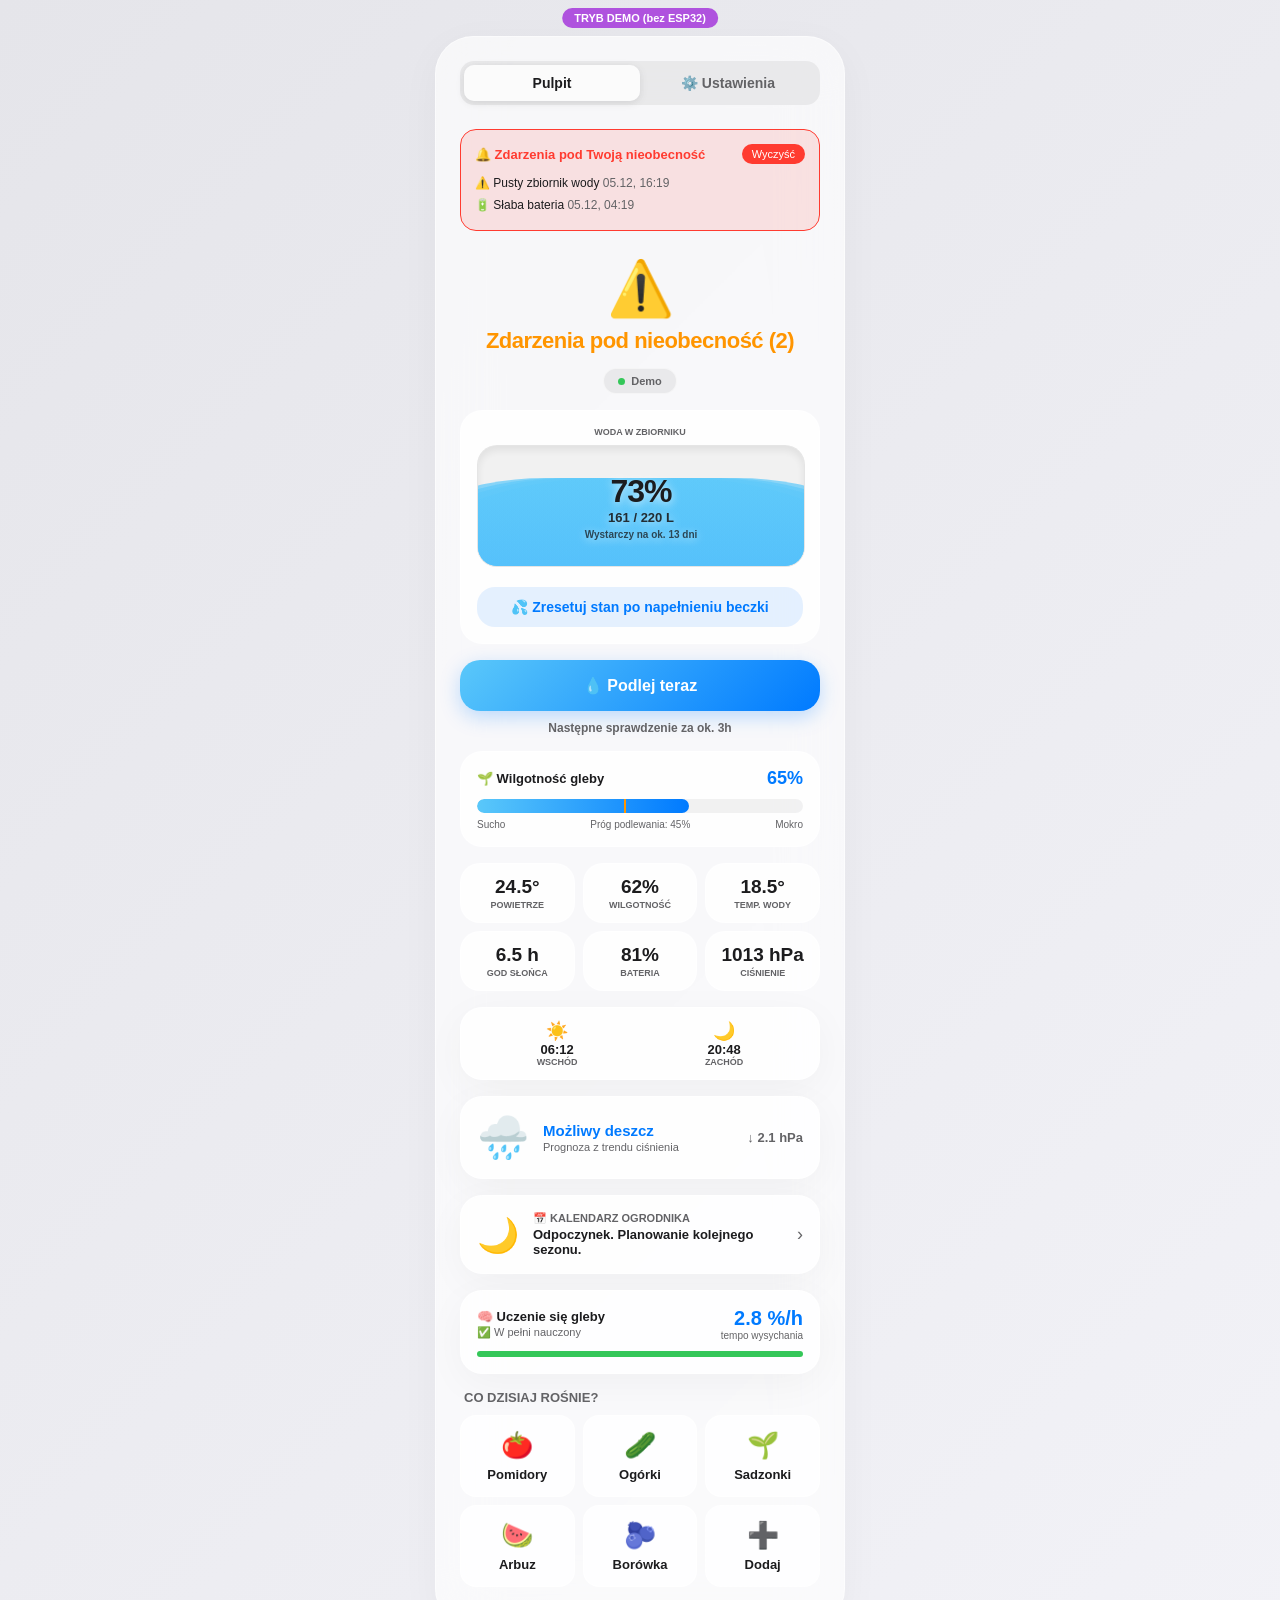
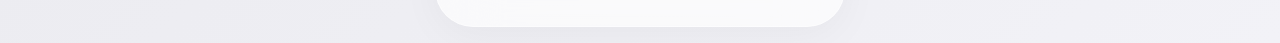
==== commit e26ceddb: "Update index.html" ====
--- a/data/index.html
+++ b/data/index.html
@@ -535,7 +535,7 @@
 
   renderujPrognoze(d);
   aktualizujLiveKalibracje(d);
-  renderujKalendarzTeaser();
+  renderujThunTeaser();
   wczytajStatystykiWody(d.pump_flow);
 }
 
@@ -645,126 +645,225 @@
 
 // Baza ogrodnicza - klimat Polski (strefa 6, Polska centralna)
 // Miesiące 1-12. Szklarnia zwykle 2-4 tyg wcześniej dla siewu/sadzenia.
-var BAZA_ROSLIN = {
-  pomidor:{name:"Pomidor",icon:"🍅",grunt:{siew:[],sadzenie:[5,6],zbiory:[7,8,9,10],pielegnacja:[6,7,8,9]},szklarnia:{siew:[3,4],sadzenie:[4,5],zbiory:[7,8,9,10,11],pielegnacja:[5,6,7,8,9,10]}},
-  ogorek:{name:"Ogórek",icon:"🥒",grunt:{siew:[5,6],sadzenie:[5,6],zbiory:[7,8,9],pielegnacja:[6,7,8]},szklarnia:{siew:[3,4],sadzenie:[4,5],zbiory:[6,7,8,9],pielegnacja:[5,6,7,8]}},
-  papryka:{name:"Papryka",icon:"🌶️",grunt:{siew:[],sadzenie:[5,6],zbiory:[8,9,10],pielegnacja:[6,7,8,9]},szklarnia:{siew:[2,3],sadzenie:[4,5],zbiory:[7,8,9,10],pielegnacja:[5,6,7,8,9]}},
-  salata:{name:"Sałata",icon:"🥬",grunt:{siew:[3,4,5,6,7,8],sadzenie:[4,5,6],zbiory:[5,6,7,8,9,10],pielegnacja:[4,5,6,7,8,9]},szklarnia:{siew:[2,3,9,10],sadzenie:[3,4],zbiory:[4,5,10,11],pielegnacja:[3,4,10]}},
-  marchew:{name:"Marchew",icon:"🥕",grunt:{siew:[3,4,5,6],sadzenie:[],zbiory:[7,8,9,10],pielegnacja:[5,6,7,8]},szklarnia:{siew:[2,3],sadzenie:[],zbiory:[6,7],pielegnacja:[4,5,6]}},
-  rzodkiewka:{name:"Rzodkiewka",icon:"🔴",grunt:{siew:[3,4,5,6,7,8,9],sadzenie:[],zbiory:[4,5,6,7,8,9,10],pielegnacja:[4,5,6,7,8,9]},szklarnia:{siew:[2,3,10],sadzenie:[],zbiory:[3,4,11],pielegnacja:[3,4]}},
-  fasola:{name:"Fasola",icon:"🫘",grunt:{siew:[5,6],sadzenie:[],zbiory:[7,8,9],pielegnacja:[6,7,8]},szklarnia:{siew:[4,5],sadzenie:[],zbiory:[6,7,8],pielegnacja:[5,6,7]}},
-  groch:{name:"Groch",icon:"🟢",grunt:{siew:[3,4,5],sadzenie:[],zbiory:[6,7,8],pielegnacja:[5,6,7]},szklarnia:{siew:[2,3],sadzenie:[],zbiory:[5,6],pielegnacja:[4,5]}},
-  cebula:{name:"Cebula",icon:"🧅",grunt:{siew:[3,4],sadzenie:[3,4],zbiory:[7,8],pielegnacja:[5,6,7]},szklarnia:{siew:[2,3],sadzenie:[3],zbiory:[6,7],pielegnacja:[4,5,6]}},
-  czosnek:{name:"Czosnek",icon:"🧄",grunt:{siew:[],sadzenie:[3,4,10,11],zbiory:[7,8],pielegnacja:[5,6]},szklarnia:{siew:[],sadzenie:[2,3],zbiory:[6,7],pielegnacja:[4,5]}},
-  burak:{name:"Burak ćwikłowy",icon:"🟣",grunt:{siew:[4,5,6],sadzenie:[],zbiory:[8,9,10],pielegnacja:[6,7,8]},szklarnia:{siew:[3,4],sadzenie:[],zbiory:[7,8],pielegnacja:[5,6,7]}},
-  dynia:{name:"Dynia",icon:"🎃",grunt:{siew:[5],sadzenie:[5,6],zbiory:[9,10],pielegnacja:[6,7,8,9]},szklarnia:{siew:[4,5],sadzenie:[5],zbiory:[8,9],pielegnacja:[6,7,8]}},
-  cukinia:{name:"Cukinia",icon:"🥒",grunt:{siew:[5],sadzenie:[5,6],zbiory:[7,8,9],pielegnacja:[6,7,8]},szklarnia:{siew:[4],sadzenie:[5],zbiory:[6,7,8,9],pielegnacja:[5,6,7,8]}},
-  kapusta:{name:"Kapusta",icon:"🥬",grunt:{siew:[3,4,5],sadzenie:[5,6],zbiory:[8,9,10,11],pielegnacja:[6,7,8,9]},szklarnia:{siew:[2,3],sadzenie:[4,5],zbiory:[7,8],pielegnacja:[5,6,7]}},
-  brokul:{name:"Brokuł",icon:"🥦",grunt:{siew:[3,4,5],sadzenie:[5,6],zbiory:[7,8,9,10],pielegnacja:[6,7,8,9]},szklarnia:{siew:[2,3],sadzenie:[4],zbiory:[6,7],pielegnacja:[4,5,6]}},
-  kalafior:{name:"Kalafior",icon:"🥦",grunt:{siew:[3,4,5],sadzenie:[5,6],zbiory:[7,8,9,10],pielegnacja:[6,7,8,9]},szklarnia:{siew:[2,3],sadzenie:[4],zbiory:[6,7],pielegnacja:[4,5,6]}},
-  por:{name:"Por",icon:"🥬",grunt:{siew:[3,4],sadzenie:[5,6],zbiory:[9,10,11],pielegnacja:[6,7,8,9]},szklarnia:{siew:[2,3],sadzenie:[4,5],zbiory:[8,9],pielegnacja:[5,6,7]}},
-  seler:{name:"Seler",icon:"🥬",grunt:{siew:[],sadzenie:[5],zbiory:[10],pielegnacja:[6,7,8,9]},szklarnia:{siew:[2,3],sadzenie:[4,5],zbiory:[9,10],pielegnacja:[5,6,7,8]}},
-  pietruszka:{name:"Pietruszka",icon:"🌿",grunt:{siew:[3,4],sadzenie:[],zbiory:[8,9,10],pielegnacja:[5,6,7]},szklarnia:{siew:[2,3],sadzenie:[],zbiory:[7,8],pielegnacja:[4,5,6]}},
-  koper:{name:"Koper",icon:"🌿",grunt:{siew:[4,5,6,7,8],sadzenie:[],zbiory:[6,7,8,9],pielegnacja:[5,6,7,8]},szklarnia:{siew:[3,4],sadzenie:[],zbiory:[5,6],pielegnacja:[4,5]}},
-  szpinak:{name:"Szpinak",icon:"🥬",grunt:{siew:[3,4,8,9],sadzenie:[],zbiory:[5,6,10,11],pielegnacja:[4,5,9,10]},szklarnia:{siew:[2,3,9],sadzenie:[],zbiory:[4,5,10],pielegnacja:[3,4,9]}},
-  truskawka:{name:"Truskawka",icon:"🍓",grunt:{siew:[],sadzenie:[7,8,9],zbiory:[6,7],pielegnacja:[4,5,8,9]},szklarnia:{siew:[],sadzenie:[8,9],zbiory:[5,6],pielegnacja:[3,4,9]}},
-  arbuz:{name:"Arbuz",icon:"🍉",grunt:{siew:[],sadzenie:[5,6],zbiory:[8,9],pielegnacja:[6,7,8]},szklarnia:{siew:[4],sadzenie:[5],zbiory:[8,9],pielegnacja:[5,6,7,8]}},
-  melon:{name:"Melon",icon:"🍈",grunt:{siew:[],sadzenie:[5,6],zbiory:[8,9],pielegnacja:[6,7,8]},szklarnia:{siew:[4],sadzenie:[5],zbiory:[8,9],pielegnacja:[5,6,7,8]}},
-  borowka:{name:"Borówka",icon:"🫐",grunt:{siew:[],sadzenie:[4,5,9,10],zbiory:[7,8],pielegnacja:[3,4,5,6]},szklarnia:{siew:[],sadzenie:[3,4],zbiory:[6,7],pielegnacja:[3,4,5]}},
-  bazylia:{name:"Bazylia",icon:"🌿",grunt:{siew:[5],sadzenie:[5,6],zbiory:[6,7,8,9],pielegnacja:[6,7,8]},szklarnia:{siew:[3,4],sadzenie:[4,5],zbiory:[5,6,7,8,9],pielegnacja:[4,5,6,7,8]}},
-  rukola:{name:"Rukola",icon:"🥬",grunt:{siew:[4,5,6,7,8,9],sadzenie:[],zbiory:[5,6,7,8,9,10],pielegnacja:[5,6,7,8,9]},szklarnia:{siew:[3,4,9,10],sadzenie:[],zbiory:[4,5,10,11],pielegnacja:[3,4,10]}},
-  ziemniak:{name:"Ziemniak",icon:"🥔",grunt:{siew:[],sadzenie:[4,5],zbiory:[7,8,9],pielegnacja:[5,6,7]},szklarnia:{siew:[],sadzenie:[3,4],zbiory:[6,7],pielegnacja:[4,5,6]}},
-  dynia_makaronowa:{name:"Kabaczek",icon:"🥒",grunt:{siew:[5],sadzenie:[5,6],zbiory:[8,9,10],pielegnacja:[6,7,8,9]},szklarnia:{siew:[4],sadzenie:[5],zbiory:[7,8,9],pielegnacja:[5,6,7,8]}},
-  rzepa:{name:"Rzepa",icon:"⚪",grunt:{siew:[4,5,7,8],sadzenie:[],zbiory:[6,7,9,10],pielegnacja:[5,6,8,9]},szklarnia:{siew:[3,9],sadzenie:[],zbiory:[5,11],pielegnacja:[4,10]}}
+// Kalendarz biodynamiczny Marii Thun 2026 - dane z książki "Dni Siewu" (zdjęcia użytkownika)
+// typ dnia: L=liść, O=owoc, K=korzeń, W=kwiat(Blüte), -=brak/niekorzystny
+// okresy: lista [{od:godzina_od, typ:'L'}] - typ obowiązuje OD tej godziny
+// prognoza: litery B/K/T/V/W (wskaźniki z kolumny Prognoza)
+// sadz: true jeśli dzień objęty zielonym paskiem "czas sadzenia"
+var THUN = {
+ "2026-06": {
+  1:{ok:[{od:0,t:'W'},{od:11,t:'L'}],sadz:true,prog:"VT",uwaga:"Ag kwiat do 10, 11-24 liść; koniec czasu sadzenia 18"},
+  2:{ok:[{od:0,t:'O'}],prog:"B"},
+  3:{ok:[{od:0,t:'O'}]},
+  4:{ok:[{od:0,t:'O'},{od:14,t:'K'}],swieto:"Boże Ciało"},
+  5:{ok:[{od:0,t:'K'}],prog:"T"},
+  6:{ok:[{od:0,t:'K'},{od:21,t:'W'}],prog:"K"},
+  7:{ok:[{od:0,t:'W'},{od:13,t:'W'}],prog:"KTBW"},
+  8:{ok:[{od:0,t:'W'},{od:20,t:'L'}]},
+  9:{ok:[{od:0,t:'L'}]},
+  10:{ok:[{od:0,t:'L'}]},
+  11:{ok:[{od:0,t:'L'},{od:14,t:'O'}],prog:"W"},
+  12:{ok:[{od:0,t:'O'}],prog:"V"},
+  13:{ok:[{od:0,t:'O'},{od:6,t:'K'}],prog:"W"},
+  14:{ok:[{od:0,t:'K'}],sadz:true,prog:"TB",uwaga:"korzeń do 12"},
+  15:{ok:[{od:14,t:'W'}],sadz:true,prog:"K",uwaga:"od 14 kwiat; pocz. czasu sadzenia 9"},
+  16:{ok:[{od:0,t:'W'},{od:23,t:'L'}],sadz:true,prog:"K",uwaga:"kwiat do 22, od 23 liść"},
+  17:{ok:[{od:0,t:'L'},{od:11,t:'L'}],sadz:true,uwaga:"liść do 9, 11-19 liść"},
+  18:{ok:[{od:0,t:'L'},{od:22,t:'O'}],sadz:true,uwaga:"liść od 1 do 21, od 22 owoc"},
+  19:{ok:[{od:0,t:'O'}],sadz:true,uwaga:"owoc do 15"},
+  20:{ok:[{od:0,t:'O'}],sadz:true,prog:"V",uwaga:"owoc od 0 do 2"},
+  21:{ok:[{od:16,t:'K'}],sadz:true,uwaga:"od 16 korzeń"},
+  22:{ok:[{od:0,t:'K'}],sadz:true},
+  23:{ok:[{od:0,t:'K'}],sadz:true},
+  24:{ok:[{od:0,t:'K'}],sadz:true,swieto:"św. Jana",prog:"W"},
+  25:{ok:[{od:0,t:'K'},{od:4,t:'W'},{od:7,t:'L'},{od:18,t:'W'}],sadz:true,prog:"KT",uwaga:"korzeń-3, 4-6 kwiat, 7-17 liść, od 18 kwiat"},
+  26:{ok:[{od:0,t:'W'},{od:17,t:'L'}],sadz:true,prog:"W",uwaga:"kwiat do 16, od 17 liść"},
+  27:{ok:[{od:0,t:'L'}],sadz:true,uwaga:"liść do 23"},
+  28:{ok:[{od:0,t:'W'},{od:13,t:'L'}],sadz:true,uwaga:"Ag kwiat 0-12, od 13 liść; koniec czasu sadzenia 23"},
+  29:{ok:[{od:0,t:'L'},{od:7,t:'O'}],prog:"T",uwaga:"liść do 6, od 7 owoc"},
+  30:{ok:[{od:0,t:'O'}]}
+  },
+ "2026-07": {
+  1:{ok:[{od:0,t:'O'},{od:19,t:'K'}],prog:"B",uwaga:"owoc do 18, od 19 korzeń"},
+  2:{ok:[{od:0,t:'K'}]},
+  3:{ok:[{od:0,t:'K'}]},
+  4:{ok:[{od:0,t:'K'},{od:3,t:'W'},{od:14,t:'W'}],uwaga:"korzeń-2, 3-5 kwiat, kwiat od 14"},
+  5:{ok:[{od:0,t:'W'},{od:3,t:'K'},{od:19,t:'W'}],uwaga:"kwiat do 2, 3-18 korzeń, od 19 kwiat"},
+  6:{ok:[{od:0,t:'W'},{od:2,t:'L'}],prog:"W",uwaga:"kwiat do 1, od 2 liść"},
+  7:{ok:[{od:0,t:'L'}]},
+  8:{ok:[{od:0,t:'L'},{od:22,t:'O'}],prog:"T",uwaga:"liść do 21, od 22 owoc"},
+  9:{ok:[{od:0,t:'O'}],prog:"W"},
+  10:{ok:[{od:0,t:'O'},{od:15,t:'K'}],uwaga:"owoc do 14, od 15 korzeń"},
+  11:{ok:[{od:0,t:'K'}],prog:"B"},
+  12:{ok:[{od:0,t:'K'}],sadz:true,prog:"V",uwaga:"korzeń do 21; pocz. czasu sadzenia 18"},
+  13:{ok:[{od:23,t:'W'}],sadz:true,prog:"B",uwaga:"od 23 kwiat"},
+  14:{ok:[{od:0,t:'W'},{od:21,t:'L'}],sadz:true,prog:"W",uwaga:"kwiat do 20, od 21 liść"},
+  15:{ok:[{od:0,t:'L'}],sadz:true,prog:"B"},
+  16:{ok:[{od:0,t:'L'},{od:8,t:'O'}],sadz:true,prog:"W",uwaga:"liść do 7, od 8 do 22 owoc"},
+  17:{ok:[{od:7,t:'O'}],sadz:true,prog:"W",uwaga:"od 7 owoc"},
+  18:{ok:[{od:0,t:'O'},{od:4,t:'K'},{od:11,t:'O'},{od:20,t:'K'}],sadz:true,prog:"W",uwaga:"owoc-3, 4-10 korzeń, 11-19 owoc, od 20 korzeń"},
+  19:{ok:[{od:0,t:'K'}],sadz:true,prog:"V"},
+  20:{ok:[{od:0,t:'K'},{od:4,t:'L'},{od:14,t:'K'}],sadz:true,uwaga:"korzeń do 3, 4-13 liść, od 14 korzeń"},
+  21:{ok:[{od:0,t:'K'}],sadz:true},
+  22:{ok:[{od:0,t:'K'},{od:11,t:'W'}],sadz:true,prog:"KT",uwaga:"korzeń do 10, od 11 kwiat"},
+  23:{ok:[{od:0,t:'W'}],sadz:true,uwaga:"kwiat do 13"},
+  24:{ok:[],sadz:true,uwaga:"dzień przejściowy"},
+  25:{ok:[{od:15,t:'W'},{od:23,t:'L'}],sadz:true,uwaga:"od 15 do 22 Ag kwiat, od 23 liść"},
+  26:{ok:[{od:0,t:'L'},{od:14,t:'O'}],sadz:true,prog:"V",uwaga:"liść do 13, od 14 owoc; koniec czasu sadzenia 5"},
+  27:{ok:[{od:0,t:'O'},{od:4,t:'L'},{od:14,t:'O'}],prog:"V",uwaga:"owoc do 3, od 4 do 13 liść, od 14 owoc"},
+  28:{ok:[{od:0,t:'O'}]},
+  29:{ok:[{od:0,t:'O'},{od:2,t:'K'}],prog:"W",uwaga:"owoc do 1, od 2 korzeń"},
+  30:{ok:[{od:0,t:'K'}],uwaga:"korzeń do 12"},
+  31:{ok:[]}
+  },
+ "2026-08": {
+  1:{ok:[{od:10,t:'W'}],prog:"B",uwaga:"od 10 kwiat"},
+  2:{ok:[{od:0,t:'W'},{od:8,t:'L'}],uwaga:"kwiat do 7, od 8 liść"},
+  3:{ok:[{od:0,t:'L'}]},
+  4:{ok:[{od:0,t:'L'}]},
+  5:{ok:[{od:0,t:'L'},{od:5,t:'O'}],uwaga:"liść do 4, od 5 owoc"},
+  6:{ok:[{od:0,t:'O'},{od:22,t:'L'}],prog:"K",uwaga:"owoc do 21, od 22 liść"},
+  7:{ok:[{od:0,t:'L'},{od:9,t:'K'}],uwaga:"liść do 8, od 9 korzeń"},
+  8:{ok:[{od:0,t:'K'}],prog:"V",uwaga:"korzeń do 18"},
+  9:{ok:[],sadz:true,prog:"KB",uwaga:"pocz. czasu sadzenia 3"},
+  10:{ok:[],sadz:true,uwaga:"dzień przejściowy"},
+  11:{ok:[{od:3,t:'W'},{od:7,t:'L'},{od:23,t:'K'}],sadz:true,prog:"T",uwaga:"3-6 kwiat, 7-22 liść, od 23 korzeń"},
+  12:{ok:[{od:0,t:'L'},{od:9,t:'L'},{od:18,t:'O'}],sadz:true,uwaga:"liść i korzeń 0-9, 9-17 liść, od 18 owoc"},
+  13:{ok:[{od:0,t:'O'},{od:16,t:'O'}],sadz:true,uwaga:"owoc do 7, owoc od 16"},
+  14:{ok:[{od:0,t:'O'}],sadz:true,prog:"W"},
+  15:{ok:[{od:0,t:'O'},{od:6,t:'K'}],sadz:true,swieto:"Matki Bożej Zielnej",uwaga:"owoc do 5, od 6 korzeń"},
+  16:{ok:[{od:0,t:'K'}],sadz:true},
+  17:{ok:[{od:0,t:'K'},{od:12,t:'L'},{od:22,t:'K'}],sadz:true,prog:"T",uwaga:"korzeń do 11, 12-21 liść, od 22 korzeń"},
+  18:{ok:[{od:0,t:'K'},{od:19,t:'W'}],sadz:true,prog:"W",uwaga:"korzeń do 18, od 19 kwiat"},
+  19:{ok:[{od:0,t:'W'}],sadz:true,prog:"KB",uwaga:"kwiat"},
+  20:{ok:[{od:0,t:'W'},{od:6,t:'L'}],sadz:true,prog:"T",uwaga:"kwiat do 5, od 6 liść"},
+  21:{ok:[{od:0,t:'L'}],sadz:true,prog:"TW"},
+  22:{ok:[{od:0,t:'L'},{od:2,t:'W'},{od:15,t:'L'},{od:21,t:'O'}],sadz:true,prog:"W",uwaga:"liść-1, 2-14 Ag kwiat, 15-20 liść, od 21 owoc; koniec czasu sadzenia 12"},
+  23:{ok:[{od:0,t:'O'}],prog:"T"},
+  24:{ok:[{od:0,t:'O'}]},
+  25:{ok:[{od:0,t:'O'},{od:9,t:'K'}],prog:"W",uwaga:"owoc do 8, od 9 korzeń"},
+  26:{ok:[{od:0,t:'K'}]},
+  27:{ok:[{od:0,t:'K'},{od:15,t:'W'}],prog:"W",uwaga:"korzeń do 14, od 15 do 16 kwiat"},
+  28:{ok:[{od:1,t:'W'}],prog:"BW",uwaga:"kwiat od 1"},
+  29:{ok:[{od:0,t:'W'},{od:14,t:'L'}],uwaga:"kwiat do 13, od 14 liść"},
+  30:{ok:[{od:0,t:'L'}],prog:"V"},
+  31:{ok:[{od:0,t:'L'},{od:19,t:'L'}],prog:"W",uwaga:"liść, od 19 bardzo korzystny"}
+  }
 };
 
 
-// ============ KALENDARZ OGRODNIKA ============
-var KAL_AKCJE={siew:{txt:"siew",icon:"🌱",k:"var(--accent-green)"},sadzenie:{txt:"sadzenie",icon:"🪴",k:"var(--accent-blue)"},zbiory:{txt:"zbiory",icon:"🧺",k:"var(--accent-orange)"},pielegnacja:{txt:"pielęgnacja",icon:"✂️",k:"var(--accent-purple)"}};
-var MIESIACE=["","styczeń","luty","marzec","kwiecień","maj","czerwiec","lipiec","sierpień","wrzesień","październik","listopad","grudzień"];
-
-// czy szklarnia czy grunt - z ostatnich danych (outdoors)
-function trybUprawy(){return (lastDataCache&&lastDataCache.outdoors===1)?'grunt':'szklarnia';}
-
-// własne rośliny z localStorage
-function wczytajWlasneRosliny(){try{return JSON.parse(localStorage.getItem('wlasneRosliny')||'{}');}catch(e){return {};}}
-function pelnaBaza(){var b=JSON.parse(JSON.stringify(BAZA_ROSLIN));var w=wczytajWlasneRosliny();for(var k in w)b[k]=w[k];return b;}
-
-// co dziś robić - zwraca listę {roslina, akcja}
-function coDzisRobic(miesiac,tryb){
-  var baza=pelnaBaza(),wynik=[];
-  for(var id in baza){var r=baza[id];if(!r[tryb])continue;
-    ['siew','sadzenie','zbiory','pielegnacja'].forEach(function(akc){
-      if(r[tryb][akc]&&r[tryb][akc].indexOf(miesiac)>=0)wynik.push({id:id,name:r.name,icon:r.icon,akcja:akc});
-    });
+// ============ KALENDARZ BIODYNAMICZNY THUN ============
+var THUN_TYP={
+  L:{nazwa:"Liść",icon:"🥬",zywiol:"Woda",k:"#34a8de",rosliny:"sałata, kapusta, szpinak, rukola, zioła liściowe, pory"},
+  O:{nazwa:"Owoc",icon:"🍅",zywiol:"Ciepło",k:"#ff6b22",rosliny:"pomidor, ogórek, fasola, dynia, cukinia, papryka, zboża"},
+  K:{nazwa:"Korzeń",icon:"🥕",zywiol:"Ziemia",k:"#a06a2c",rosliny:"marchew, burak, ziemniak, cebula, czosnek, rzodkiewka"},
+  W:{nazwa:"Kwiat",icon:"🌸",zywiol:"Światło",k:"#af52de",rosliny:"brokuł, kalafior, kwiaty, zioła kwiatowe"}
+};
+// Ogólne zalecenia miesięczne (uzupełnienie poza miesiącami ze zdjęć; źródło: ogólne reguły Thun)
+var THUN_OGOLNE={
+  1:"Zima — planowanie, zamawianie nasion. Prace w dni korzeniowe.",
+  2:"Pierwsze siewy pod osłonami w dni liściowe i owocowe.",
+  3:"Siew rozsady: pomidory/papryka (owoc), sałata (liść) wg typu dnia.",
+  4:"Sadzenie i siew gruntowy nabiera tempa — kieruj się typem dnia.",
+  5:"Główny sezon sadzenia. Rozsada owocowa w dni owocowe po przymrozkach.",
+  6:"Pełnia prac. Pielęgnacja, podlewanie, zbiór ziół wg typu dnia.",
+  7:"Zbiory i kolejne siewy na jesień. Owoce zbieraj w dni owocowe.",
+  8:"Zbiory pełną parą. Ostatnie siewy warzyw liściowych.",
+  9:"Żniwa i magazynowanie. Sadzenie truskawek, czosnku (korzeń).",
+  10:"Zbiór korzeniowych w dni korzeniowe. Sadzenie drzew.",
+  11:"Porządki, okrywanie. Sadzenie w dni korzeniowe przy spadku.",
+  12:"Odpoczynek. Planowanie kolejnego sezonu."
+};
+
+function thunKlucz(rok,mies){return rok+"-"+String(mies).padStart(2,'0');}
+function thunMaDane(mies,rok){var k=thunKlucz(rok||2026,mies);return THUN[k]&&Object.keys(THUN[k]).length>0;}
+
+// Aktualny typ dnia o danej godzinie
+function thunTypTeraz(dzienObj,godz){
+  if(!dzienObj||!dzienObj.ok||dzienObj.ok.length===0)return null;
+  var akt=null;
+  for(var i=0;i<dzienObj.ok.length;i++){if(dzienObj.ok[i].od<=godz)akt=dzienObj.ok[i].t;}
+  if(akt===null)akt=dzienObj.ok[0].t;
+  return akt;
+}
+// Wszystkie typy w ciągu dnia (do pokazania pełnego rozkładu)
+function thunTypyDnia(dzienObj){
+  if(!dzienObj||!dzienObj.ok)return [];
+  var u=[];dzienObj.ok.forEach(function(o){if(u.indexOf(o.t)<0)u.push(o.t);});return u;
+}
+
+// Teaser na pulpicie
+function renderujThunTeaser(){
+  var card=document.getElementById('kal-teaser');if(!card)return;
+  var teraz=new Date(),mies=teraz.getMonth()+1,dzien=teraz.getDate(),godz=teraz.getHours(),rok=teraz.getFullYear();
+  var k=thunKlucz(rok,mies),dObj=THUN[k]?THUN[k][dzien]:null;
+  var ic=card.querySelector('#kal-teaser-icon'),tx=card.querySelector('#kal-teaser-txt');
+  if(dObj&&dObj.ok&&dObj.ok.length>0){
+    var typ=thunTypTeraz(dObj,godz),info=THUN_TYP[typ];
+    if(info){ic.innerText=info.icon;tx.innerHTML='Dziś dzień <b style="color:'+info.k+'">'+info.nazwa.toLowerCase()+'owy</b> — sprzyja: '+info.rosliny.split(',').slice(0,3).join(', ');return;}
   }
-  return wynik;
-}
-
-// teaser na pulpicie - losowa ciekawostka
-function renderujKalendarzTeaser(){
-  var m=new Date().getMonth()+1,tryb=trybUprawy();
-  var lista=coDzisRobic(m,tryb);
-  var card=document.getElementById('kal-teaser');
-  if(!card)return;
-  if(lista.length===0){card.querySelector('#kal-teaser-txt').innerText='W '+MIESIACE[m]+' brak typowych prac '+(tryb==='szklarnia'?'w szklarni':'w gruncie');card.querySelector('#kal-teaser-icon').innerText='🌙';return;}
-  // priorytet: siew > sadzenie > zbiory
-  var pri=lista.filter(function(x){return x.akcja==='siew';});
-  if(pri.length===0)pri=lista.filter(function(x){return x.akcja==='sadzenie';});
-  if(pri.length===0)pri=lista;
-  var wyb=pri[Math.floor(Math.random()*pri.length)];
-  var a=KAL_AKCJE[wyb.akcja];
-  card.querySelector('#kal-teaser-icon').innerText=wyb.icon;
-  card.querySelector('#kal-teaser-txt').innerHTML='Dziś dobry czas na <b style="color:'+a.k+'">'+a.txt+'</b>: '+wyb.name+(lista.length>1?' <span style="color:var(--text-sub)">+'+(lista.length-1)+' więcej</span>':'');
-}
-
-// pełny ekran kalendarza
-var kalMiesiac=new Date().getMonth()+1, kalTryb=null;
-function otworzKalendarz(){kalMiesiac=new Date().getMonth()+1;kalTryb=trybUprawy();pokazModal('kal-modal');renderujPelnyKalendarz();}
+  // brak danych dziennych - pokaż ogólne miesięczne
+  ic.innerText='🌙';tx.innerHTML=THUN_OGOLNE[mies]||'Kalendarz biodynamiczny Thun';
+}
+
+// Pełny ekran
+var thunMies=new Date().getMonth()+1, thunRok=new Date().getFullYear();
+function otworzKalendarz(){thunMies=new Date().getMonth()+1;thunRok=new Date().getFullYear();pokazModal('kal-modal');renderujThunPelny();}
 function zamknijKalendarz(){ukryjModal('kal-modal');}
-function kalZmienMiesiac(d){kalMiesiac+=d;if(kalMiesiac<1)kalMiesiac=12;if(kalMiesiac>12)kalMiesiac=1;renderujPelnyKalendarz();}
-function kalZmienTryb(t){kalTryb=t;document.getElementById('kal-tryb-grunt').classList.toggle('active',t==='grunt');document.getElementById('kal-tryb-szkl').classList.toggle('active',t==='szklarnia');renderujPelnyKalendarz();}
-function renderujPelnyKalendarz(){
-  document.getElementById('kal-miesiac-txt').innerText=MIESIACE[kalMiesiac].charAt(0).toUpperCase()+MIESIACE[kalMiesiac].slice(1);
-  document.getElementById('kal-tryb-grunt').classList.toggle('active',kalTryb==='grunt');
-  document.getElementById('kal-tryb-szkl').classList.toggle('active',kalTryb==='szklarnia');
-  var lista=coDzisRobic(kalMiesiac,kalTryb);
+function thunZmienMiesiac(d){thunMies+=d;if(thunMies<1){thunMies=12;thunRok--;}if(thunMies>12){thunMies=1;thunRok++;}renderujThunPelny();}
+
+var MIES_NAZWY=["","Styczeń","Luty","Marzec","Kwiecień","Maj","Czerwiec","Lipiec","Sierpień","Wrzesień","Październik","Listopad","Grudzień"];
+var DNI_TYG=["Nd","Pn","Wt","Śr","Cz","Pt","So"];
+
+function thunOpisOkresy(dObj){
+  // czytelny opis rozkładu godzinowego
+  if(!dObj||!dObj.ok||dObj.ok.length===0)return dObj&&dObj.uwaga?dObj.uwaga:"dzień przejściowy / niekorzystny";
+  return dObj.ok.map(function(o,i){
+    var nast=dObj.ok[i+1];
+    var info=THUN_TYP[o.t];
+    if(o.od===0&&!nast)return info.nazwa;
+    if(o.od===0)return info.nazwa+' do '+nast.od;
+    if(!nast)return info.nazwa+' od '+o.od;
+    return info.nazwa+' '+o.od+'-'+nast.od;
+  }).join(', ');
+}
+
+function renderujThunPelny(){
+  document.getElementById('kal-miesiac-txt').innerText=MIES_NAZWY[thunMies]+' '+thunRok;
   var box=document.getElementById('kal-lista');box.innerHTML='';
-  if(lista.length===0){box.innerHTML='<div style="text-align:center;color:var(--text-sub);padding:20px;font-size:13px">🌙 W tym miesiącu brak typowych prac</div>';return;}
-  ['siew','sadzenie','zbiory','pielegnacja'].forEach(function(akc){
-    var grupa=lista.filter(function(x){return x.akcja===akc;});
-    if(grupa.length===0)return;
-    var a=KAL_AKCJE[akc];
-    var h='<div style="margin-bottom:14px"><div style="font-size:12px;font-weight:700;color:'+a.k+';text-transform:uppercase;margin-bottom:8px">'+a.icon+' '+a.txt+'</div><div style="display:flex;flex-wrap:wrap;gap:6px">';
-    grupa.forEach(function(x){h+='<span style="background:var(--nav-bg);border-radius:12px;padding:6px 12px;font-size:13px;font-weight:600">'+x.icon+' '+x.name+'</span>';});
-    h+='</div></div>';box.innerHTML+=h;
-  });
-}
-
-// dodawanie własnej rośliny do kalendarza
-function otworzDodajRosline(){zbudujSiatkeMiesiecy();pokazModal('kal-add-modal');document.getElementById('kal-add-name').value='';['siew','sadzenie','zbiory','pielegnacja'].forEach(function(akc){for(var m=1;m<=12;m++){var el=document.getElementById('kalm-'+akc+'-'+m);if(el)el.classList.remove('sel');}});}
-function zamknijDodajRosline(){ukryjModal('kal-add-modal');}
-function kalToggleMies(akc,m){document.getElementById('kalm-'+akc+'-'+m).classList.toggle('sel');}
-function zapiszWlasnaRosline(){
-  var name=document.getElementById('kal-add-name').value.trim();
-  if(!name){potwierdz('Podaj nazwę',false);return;}
-  var def={name:name,icon:'🌿',grunt:{siew:[],sadzenie:[],zbiory:[],pielegnacja:[]},szklarnia:{siew:[],sadzenie:[],zbiory:[],pielegnacja:[]}};
-  // odczyt zaznaczonych miesięcy (te same dla grunt i szklarnia - uproszczenie dla własnych)
-  ['siew','sadzenie','zbiory','pielegnacja'].forEach(function(akc){for(var m=1;m<=12;m++){var el=document.getElementById('kalm-'+akc+'-'+m);if(el&&el.classList.contains('sel')){def.grunt[akc].push(m);def.szklarnia[akc].push(m);}}});
-  var w=wczytajWlasneRosliny();w['wl_'+Date.now()]=def;localStorage.setItem('wlasneRosliny',JSON.stringify(w));
-  haptyka(15);potwierdz('Dodano: '+name);zamknijDodajRosline();renderujPelnyKalendarz();renderujKalendarzTeaser();
-}
-
-
-// Budowa siatki miesięcy w modalu dodawania rośliny
-function zbudujSiatkeMiesiecy(){
-  var grid=document.getElementById('kal-add-grid');if(!grid||grid.dataset.built)return;
-  var akcje=[['siew','🌱 Siew'],['sadzenie','🪴 Sadzenie'],['zbiory','🧺 Zbiory'],['pielegnacja','✂️ Pielęgnacja']];
-  var msk=['I','II','III','IV','V','VI','VII','VIII','IX','X','XI','XII'];
-  var h='';
-  akcje.forEach(function(a){h+='<div class="kalm-row"><div class="kalm-row-lbl">'+a[1]+'</div><div class="kalm-months">';for(var m=1;m<=12;m++){h+='<div class="kalm-cell" id="kalm-'+a[0]+'-'+m+'" onclick="kalToggleMies(\''+a[0]+'\','+m+')">'+msk[m-1]+'</div>';}h+='</div></div>';});
-  grid.innerHTML=h;grid.dataset.built='1';
-}
+  var k=thunKlucz(thunRok,thunMies),dane=THUN[k];
+  if(!dane){
+    box.innerHTML='<div style="background:var(--nav-bg);border-radius:14px;padding:16px;font-size:13px;line-height:1.5"><b>🌙 '+MIES_NAZWY[thunMies]+'</b><br><br>'+(THUN_OGOLNE[thunMies]||'')+'<br><br><span style="color:var(--text-sub)">Szczegółowy rozkład dzienny dostępny dla miesięcy wprowadzonych z książki (czerwiec–sierpień 2026). Dla pozostałych pokazujemy zalecenia ogólne.</span></div>';
+    renderThunLegenda(box);return;
+  }
+  var dzisD=new Date(),dzisDzien=(dzisD.getMonth()+1===thunMies&&dzisD.getFullYear()===thunRok)?dzisD.getDate():-1;
+  for(var d=1;d<=31;d++){
+    if(!dane[d])continue;
+    var dObj=dane[d],dow=new Date(thunRok,thunMies-1,d).getDay();
+    var typy=thunTypyDnia(dObj);
+    var dotsHtml=typy.map(function(t){return '<span style="display:inline-block;width:10px;height:10px;border-radius:50%;background:'+THUN_TYP[t].k+';margin-left:3px"></span>';}).join('');
+    var ikony=typy.map(function(t){return THUN_TYP[t].icon;}).join('');
+    var jestDzis=(d===dzisDzien);
+    var h='<div style="display:flex;align-items:center;gap:10px;padding:10px 8px;border-bottom:1px solid var(--border-light);'+(jestDzis?'background:var(--profile-sel-bg);border-radius:10px;':'')+'">';
+    h+='<div style="width:34px;text-align:center"><div style="font-size:15px;font-weight:800">'+d+'</div><div style="font-size:9px;color:var(--text-sub)">'+DNI_TYG[dow]+'</div></div>';
+    h+='<div style="flex:1"><div style="font-size:13px;font-weight:600">'+(ikony||'·')+' '+thunOpisOkresy(dObj)+'</div>';
+    if(dObj.uwaga&&dObj.uwaga!==thunOpisOkresy(dObj))h+='<div style="font-size:10px;color:var(--text-sub);margin-top:1px">'+dObj.uwaga+'</div>';
+    if(dObj.swieto)h+='<div style="font-size:10px;color:var(--accent-red);margin-top:1px">'+dObj.swieto+'</div>';
+    h+='</div>';
+    if(dObj.sadz)h+='<div title="czas sadzenia" style="width:4px;align-self:stretch;background:#8bc34a;border-radius:2px"></div>';
+    h+='</div>';
+    box.innerHTML+=h;
+  }
+  renderThunLegenda(box);
+}
+function renderThunLegenda(box){
+  var h='<div style="margin-top:14px;padding:12px;background:var(--nav-bg);border-radius:12px"><div style="font-size:11px;font-weight:700;text-transform:uppercase;color:var(--text-sub);margin-bottom:8px">Legenda</div>';
+  for(var t in THUN_TYP){var i=THUN_TYP[t];h+='<div style="display:flex;align-items:center;gap:8px;font-size:12px;margin-bottom:4px"><span style="width:10px;height:10px;border-radius:50%;background:'+i.k+';display:inline-block"></span><b>'+i.icon+' '+i.nazwa+'</b> <span style="color:var(--text-sub)">('+i.zywiol+') — '+i.rosliny+'</span></div>';}
+  h+='<div style="display:flex;align-items:center;gap:8px;font-size:12px;margin-top:6px"><span style="width:4px;height:14px;background:#8bc34a;display:inline-block;border-radius:2px"></span><span style="color:var(--text-sub)">zielony pasek = korzystny czas sadzenia</span></div>';
+  h+='</div>';
+  box.innerHTML+=h;
+}
+
 
 
 // ============ ULEPSZENIA KALIBRACJI + DIAGNOSTYKA ============
@@ -823,24 +922,14 @@
 
 </script>
 <div id="kal-modal" class="profile-modal-bg">
-<div class="section-card" style="width:92%;max-width:380px;margin:0;max-height:88vh;overflow-y:auto">
-<div style="display:flex;justify-content:space-between;align-items:center;margin-bottom:14px"><h2 style="margin:0">📅 Kalendarz ogrodnika</h2><button onclick="zamknijKalendarz()" style="border:none;background:var(--nav-bg);width:30px;height:30px;border-radius:50%;font-size:16px;cursor:pointer;color:var(--text-main)">✕</button></div>
-<div class="tab-nav" style="margin-bottom:14px"><div id="kal-tryb-szkl" class="tab-btn active" onclick="kalZmienTryb('szklarnia')">🏠 Szklarnia</div><div id="kal-tryb-grunt" class="tab-btn" onclick="kalZmienTryb('grunt')">🌍 Grunt</div></div>
-<div style="display:flex;align-items:center;justify-content:space-between;margin-bottom:16px"><button onclick="kalZmienMiesiac(-1)" style="border:none;background:var(--nav-bg);width:36px;height:36px;border-radius:50%;font-size:18px;cursor:pointer;color:var(--text-main)">‹</button><div id="kal-miesiac-txt" style="font-size:17px;font-weight:800">Maj</div><button onclick="kalZmienMiesiac(1)" style="border:none;background:var(--nav-bg);width:36px;height:36px;border-radius:50%;font-size:18px;cursor:pointer;color:var(--text-main)">›</button></div>
+<div class="section-card" style="width:92%;max-width:400px;margin:0;max-height:88vh;overflow-y:auto">
+<div style="display:flex;justify-content:space-between;align-items:center;margin-bottom:4px"><h2 style="margin:0">📅 Kalendarz biodynamiczny</h2><button onclick="zamknijKalendarz()" style="border:none;background:var(--nav-bg);width:30px;height:30px;border-radius:50%;font-size:16px;cursor:pointer;color:var(--text-main)">✕</button></div>
+<div style="font-size:11px;color:var(--text-sub);margin-bottom:14px">wg Marii Thun — „Dni Siewu" 2026</div>
+<div style="display:flex;align-items:center;justify-content:space-between;margin-bottom:16px"><button onclick="thunZmienMiesiac(-1)" style="border:none;background:var(--nav-bg);width:36px;height:36px;border-radius:50%;font-size:18px;cursor:pointer;color:var(--text-main)">‹</button><div id="kal-miesiac-txt" style="font-size:17px;font-weight:800">—</div><button onclick="thunZmienMiesiac(1)" style="border:none;background:var(--nav-bg);width:36px;height:36px;border-radius:50%;font-size:18px;cursor:pointer;color:var(--text-main)">›</button></div>
 <div id="kal-lista"></div>
-<button class="btn-test" onclick="otworzDodajRosline()" style="margin-top:10px;width:100%;border:1px dashed var(--border-light);background:transparent;color:var(--text-sub)">➕ Dodaj własną roślinę</button>
-</div>
-</div>
-
-<div id="kal-add-modal" class="profile-modal-bg" style="z-index:6500">
-<div class="section-card" style="width:92%;max-width:380px;margin:0;max-height:88vh;overflow-y:auto">
-<h2 style="margin-top:0">Własna roślina</h2>
-<label>Nazwa</label>
-<input type="text" id="kal-add-name" class="text-input" placeholder="np. Szczypiorek" maxlength="24">
-<p style="font-size:11px;color:var(--text-sub);margin:0 0 12px">Zaznacz miesiące dla każdej czynności:</p>
-<div id="kal-add-grid"></div>
-<div style="display:flex;gap:8px;margin-top:16px"><button class="btn-test" onclick="zamknijDodajRosline()" style="flex:1;background:var(--nav-bg);color:var(--text-sub)">Anuluj</button><button class="btn-test" onclick="zapiszWlasnaRosline()" style="flex:1">Zapisz</button></div>
-</div>
-</div>
+</div>
+</div>
+
+
 </body>
 </html>
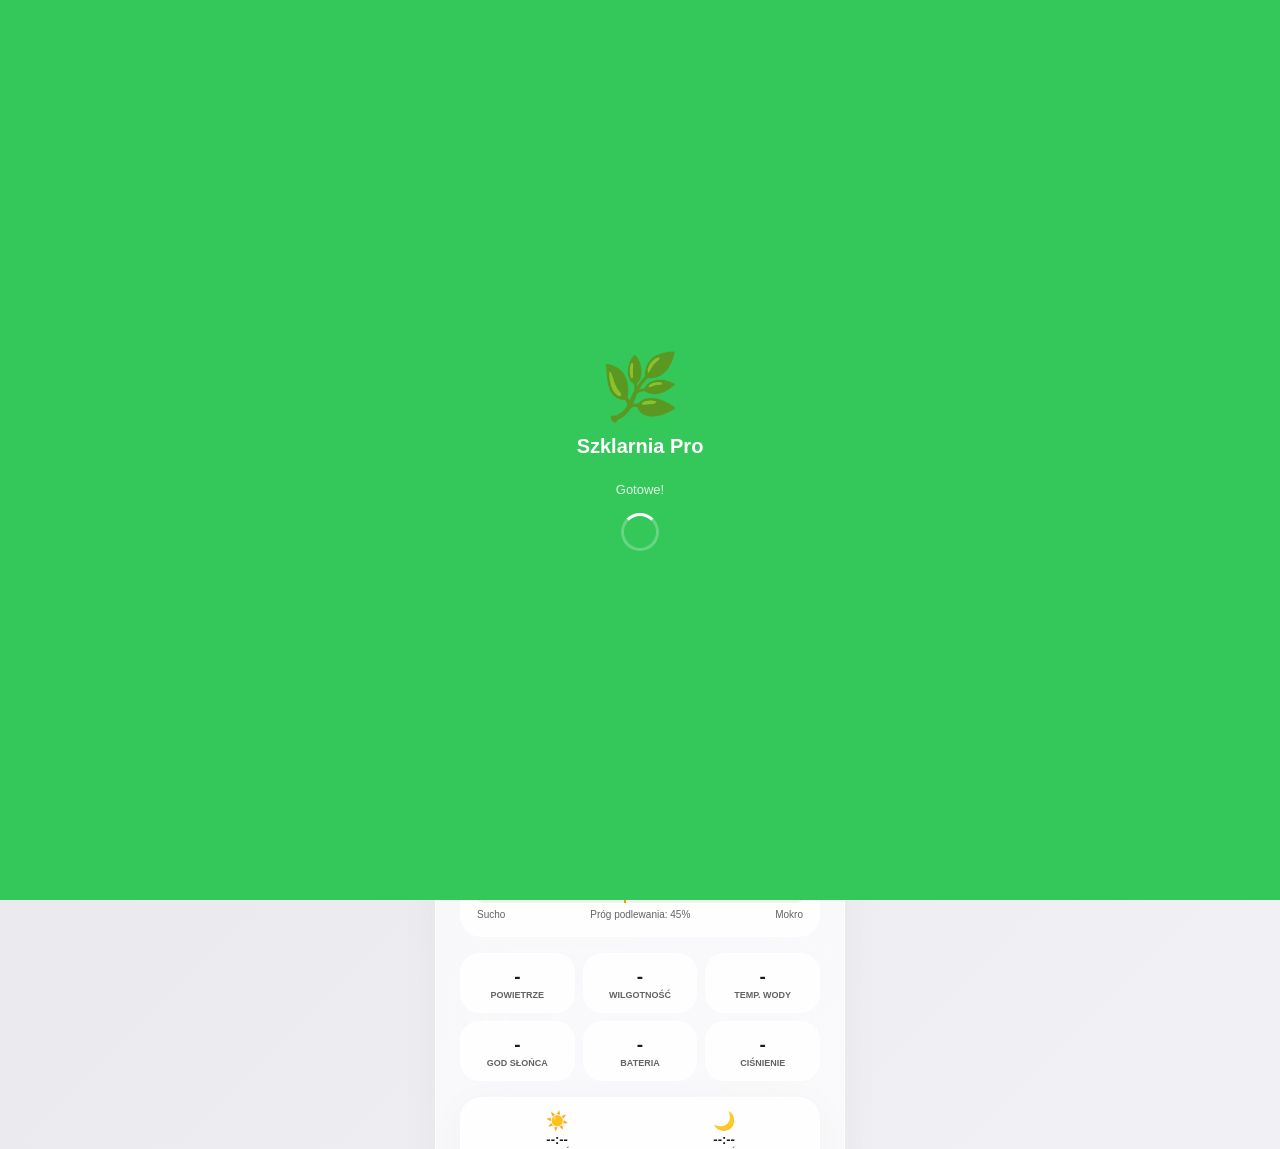
==== commit cc2ba5c2: "Update index.html" ====
--- a/data/index.html
+++ b/data/index.html
@@ -147,6 +147,15 @@
 <div class="update-badge" onclick="pobierzDaneZESP32()" id="update-badge-btn"><span class="conn-dot" id="conn-dot"></span><span id="last-update-text">Łączenie...</span></div>
 </div>
 
+<div class="section-card" id="kal-teaser" onclick="otworzKalendarz()" style="cursor:pointer;margin-bottom:16px;border:1px solid var(--border-light)">
+<div style="display:flex;align-items:center;gap:14px">
+<div id="kal-teaser-icon" style="font-size:34px">🌱</div>
+<div style="flex:1"><div style="font-size:11px;color:var(--text-sub);font-weight:700;text-transform:uppercase;margin-bottom:2px">📅 Dziś w kalendarzu biodynamicznym</div><div id="kal-teaser-txt" style="font-size:13px;font-weight:600">Ładowanie...</div></div>
+<div style="color:var(--text-sub);font-size:18px">›</div>
+</div>
+<div id="kal-suggest" style="display:none;margin-top:10px;padding-top:10px;border-top:1px solid var(--border-light);font-size:12px;font-weight:600"></div>
+<div id="kal-warn" style="display:none;margin-top:8px;padding:8px 10px;border-radius:10px;font-size:12px;font-weight:600"></div>
+</div>
 <div class="water-module" id="ui-water-module">
 <div class="weather-lbl" style="text-align:center;margin-bottom:-4px">Woda w zbiorniku</div>
 <div class="tank-mask" id="tank-mask">
@@ -193,11 +202,6 @@
 </div>
 </div>
 
-<div class="section-card" id="kal-teaser" onclick="otworzKalendarz()" style="cursor:pointer;display:flex;align-items:center;gap:14px;margin-bottom:16px">
-<div id="kal-teaser-icon" style="font-size:34px">🌱</div>
-<div style="flex:1"><div style="font-size:11px;color:var(--text-sub);font-weight:700;text-transform:uppercase;margin-bottom:2px">📅 Kalendarz ogrodnika</div><div id="kal-teaser-txt" style="font-size:13px;font-weight:600">Ładowanie...</div></div>
-<div style="color:var(--text-sub);font-size:18px">›</div>
-</div>
 
 <div class="section-card" id="adaptive-card" style="display:none">
 <div style="display:flex;justify-content:space-between;align-items:center">
@@ -651,6 +655,167 @@
 // prognoza: litery B/K/T/V/W (wskaźniki z kolumny Prognoza)
 // sadz: true jeśli dzień objęty zielonym paskiem "czas sadzenia"
 var THUN = {
+ "2026-01": {
+  1:{ok:[{od:0,t:'K'}],swieto:"św. Bożej Rodzicielki",prog:"TB",uwaga:"korzeń do 10"},
+  2:{ok:[{od:12,t:'K'},{od:14,t:'W'}],sadz:true,uwaga:"12-13 korzeń, od 14 kwiat; pocz. sadz. 10"},
+  3:{ok:[{od:0,t:'W'}],sadz:true,prog:"KBW"},
+  4:{ok:[{od:0,t:'W'},{od:11,t:'L'}],sadz:true,prog:"KB",uwaga:"kwiat do 10, od 11 liść"},
+  5:{ok:[{od:0,t:'L'},{od:23,t:'O'}],sadz:true,prog:"K",uwaga:"liść do 22, od 23 owoc"},
+  6:{ok:[{od:0,t:'O'}],sadz:true,swieto:"Trzech Króli"},
+  7:{ok:[{od:0,t:'O'},{od:17,t:'O'}],sadz:true,prog:"KT",uwaga:"owoc do 8, owoc od 17"},
+  8:{ok:[{od:0,t:'O'},{od:14,t:'K'}],sadz:true,uwaga:"owoc do 13, od 14 korzeń"},
+  9:{ok:[{od:0,t:'K'}],sadz:true},
+  10:{ok:[{od:0,t:'K'}],sadz:true,prog:"B"},
+  11:{ok:[{od:0,t:'K'}],prog:"K"},
+  12:{ok:[{od:0,t:'K'},{od:8,t:'W'}],uwaga:"korzeń do 7, od 8 kwiat"},
+  13:{ok:[{od:0,t:'W'},{od:20,t:'W'}],prog:"KT",uwaga:"kwiat do 19, od 20 Ag kwiat"},
+  14:{ok:[{od:0,t:'W'},{od:2,t:'L'}],uwaga:"Ag kwiat do 1, od 2 liść"},
+  15:{ok:[{od:0,t:'L'}]},
+  16:{ok:[{od:0,t:'L'},{od:11,t:'O'}],uwaga:"liść do 10, od 11 owoc; koniec czasu sadz. 6"},
+  17:{ok:[{od:0,t:'O'}]},
+  18:{ok:[{od:0,t:'O'},{od:21,t:'K'}],uwaga:"owoc do 20, od 21 korzeń"},
+  19:{ok:[{od:0,t:'K'}]},
+  20:{ok:[{od:0,t:'K'}]},
+  21:{ok:[{od:0,t:'K'},{od:2,t:'W'}],uwaga:"korzeń do 1, od 2 do 20 kwiat"},
+  22:{ok:[{od:5,t:'W'}],uwaga:"od 5 do 23 kwiat"},
+  23:{ok:[{od:0,t:'L'}],uwaga:"liść od 0"},
+  24:{ok:[{od:0,t:'L'}]},
+  25:{ok:[{od:0,t:'L'},{od:19,t:'O'}],uwaga:"liść do 18, od 19 owoc"},
+  26:{ok:[{od:0,t:'O'}]},
+  27:{ok:[{od:0,t:'O'},{od:12,t:'K'}],uwaga:"owoc do 11, od 12 korzeń"},
+  28:{ok:[{od:0,t:'K'}],prog:"W"},
+  29:{ok:[{od:0,t:'K'}],sadz:true,prog:"T",uwaga:"korzeń do 10; pocz. czasu sadz. 19"},
+  30:{ok:[{od:12,t:'W'}],sadz:true,uwaga:"od 12 kwiat"},
+  31:{ok:[{od:0,t:'W'},{od:22,t:'L'}],sadz:true,uwaga:"kwiat do 21, od 22 liść"}
+  },
+ "2026-02": {
+  1:{ok:[{od:0,t:'L'}],sadz:true},
+  2:{ok:[{od:0,t:'L'},{od:9,t:'O'}],sadz:true,prog:"W",swieto:"Matki Bożej Gromnicznej",uwaga:"liść do 8, od 9 owoc"},
+  3:{ok:[{od:0,t:'O'}],sadz:true,prog:"TW",uwaga:"owoc do 16"},
+  4:{ok:[{od:1,t:'O'},{od:23,t:'K'}],sadz:true,prog:"TW",uwaga:"od 1 do 22 owoc, od 23 korzeń"},
+  5:{ok:[{od:0,t:'K'}],sadz:true,prog:"TB"},
+  6:{ok:[{od:0,t:'K'}],sadz:true},
+  7:{ok:[{od:0,t:'K'}],sadz:true,prog:"W"},
+  8:{ok:[{od:0,t:'K'},{od:16,t:'W'}],prog:"B",uwaga:"korzeń do 15, od 16 kwiat"},
+  9:{ok:[{od:0,t:'W'}]},
+  10:{ok:[{od:0,t:'W'},{od:4,t:'L'},{od:9,t:'W'},{od:22,t:'L'}],uwaga:"kwiat-3, 4-8 liść, 9-21 Ag kwiat, od 22 liść"},
+  11:{ok:[{od:0,t:'L'}],prog:"W"},
+  12:{ok:[{od:0,t:'L'},{od:19,t:'O'}],prog:"TVW",uwaga:"liść do 18, od 19 owoc; koniec cz.sadz. 13"},
+  13:{ok:[{od:0,t:'O'}],prog:"T",uwaga:"owoc do 19"},
+  14:{ok:[],uwaga:"dzień niekorzystny"},
+  15:{ok:[{od:9,t:'K'}],uwaga:"od 9 korzeń"},
+  16:{ok:[{od:0,t:'K'},{od:22,t:'W'}],prog:"KB",uwaga:"korzeń do 16, od 22 kwiat"},
+  17:{ok:[{od:0,t:'W'},{od:3,t:'K'},{od:10,t:'W'}],uwaga:"kwiat do 2, 3-9 korzeń, od 10 kwiat"},
+  18:{ok:[{od:0,t:'W'},{od:12,t:'W'}],prog:"V",uwaga:"kwiat do 3, kwiat od 12 do 21"},
+  19:{ok:[{od:3,t:'W'},{od:7,t:'L'}],prog:"WV",uwaga:"kwiat od 3 do 6, od 7 liść"},
+  20:{ok:[{od:0,t:'L'}],prog:"W"},
+  21:{ok:[{od:0,t:'L'}],uwaga:"liść do 23"},
+  22:{ok:[{od:0,t:'O'},{od:9,t:'W'}],prog:"KB",uwaga:"owoc od 0 do 8, od 9 do 24 kwiat"},
+  23:{ok:[{od:1,t:'O'},{od:17,t:'K'}],uwaga:"owoc od 1 do 16, od 17 korzeń"},
+  24:{ok:[{od:0,t:'K'}],uwaga:"korzeń do 12"},
+  25:{ok:[{od:14,t:'W'}],prog:"V",uwaga:"od 14 kwiat"},
+  26:{ok:[{od:0,t:'W'}],sadz:true,prog:"V",uwaga:"kwiat; początek czasu sadzenia 2"},
+  27:{ok:[{od:0,t:'W'}],sadz:true,prog:"B"},
+  28:{ok:[{od:0,t:'W'},{od:6,t:'L'}],sadz:true,uwaga:"kwiat do 5, od 6 liść"}
+  },
+ "2026-03": {
+  1:{ok:[{od:0,t:'L'},{od:18,t:'O'}],sadz:true,prog:"V",uwaga:"liść do 17, od 18 owoc"},
+  2:{ok:[{od:0,t:'O'}],sadz:true,prog:"W"},
+  3:{ok:[{od:0,t:'O'},{od:10,t:'O'}],sadz:true,uwaga:"owoc do 1, owoc od 10"},
+  4:{ok:[{od:0,t:'O'},{od:9,t:'K'}],sadz:true,prog:"V",uwaga:"owoc do 8, od 9 korzeń"},
+  5:{ok:[{od:0,t:'K'},{od:6,t:'W'},{od:22,t:'K'}],sadz:true,uwaga:"korzeń do 5, 6-21 kwiat, od 22 korzeń"},
+  6:{ok:[{od:0,t:'K'}],sadz:true,prog:"KB"},
+  7:{ok:[{od:0,t:'K'}],sadz:true,uwaga:"korzeń do 24"},
+  8:{ok:[{od:1,t:'W'}],sadz:true,prog:"KB",uwaga:"kwiat od 1, od 19 bardzo korzystny"},
+  9:{ok:[{od:0,t:'W'},{od:13,t:'L'}],sadz:true,uwaga:"kwiat do 12, do 10 b.korz., od 13 liść"},
+  10:{ok:[{od:0,t:'L'},{od:6,t:'W'},{od:19,t:'L'}],sadz:true,prog:"V",uwaga:"liść do 5, 6-18 Ag kwiat, od 19 liść"},
+  11:{ok:[{od:0,t:'L'}],sadz:true,uwaga:"liść; koniec czasu sadzenia 21"},
+  12:{ok:[{od:0,t:'L'},{od:3,t:'O'}],uwaga:"liść do 2, od 3 owoc"},
+  13:{ok:[{od:0,t:'O'}]},
+  14:{ok:[{od:0,t:'O'},{od:14,t:'K'}],prog:"V",uwaga:"owoc do 13, od 14 korzeń"},
+  15:{ok:[{od:0,t:'K'}]},
+  16:{ok:[{od:0,t:'K'},{od:19,t:'W'}],prog:"V",uwaga:"korzeń do 18, od 19 kwiat"},
+  17:{ok:[{od:0,t:'W'},{od:21,t:'W'}],prog:"B",uwaga:"kwiat do 12, kwiat od 21"},
+  18:{ok:[{od:0,t:'W'},{od:15,t:'L'}],prog:"W",uwaga:"kwiat do 14, od 15 liść"},
+  19:{ok:[{od:0,t:'L'}]},
+  20:{ok:[{od:0,t:'L'}],prog:"KV"},
+  21:{ok:[{od:0,t:'L'},{od:8,t:'O'},{od:13,t:'W'}],uwaga:"liść do 7, 8-12 owoc, 13-24 kwiat"},
+  22:{ok:[],sadz:true,prog:"KB",uwaga:"dzień przejściowy"},
+  23:{ok:[{od:2,t:'K'}],sadz:true,uwaga:"od 2 korzeń"},
+  24:{ok:[{od:0,t:'K'}],sadz:true,prog:"B",uwaga:"korzeń do 1"},
+  25:{ok:[{od:15,t:'W'}],sadz:true,uwaga:"od 15 kwiat; pocz. czasu sadz. 7"},
+  26:{ok:[{od:0,t:'W'}],sadz:true,prog:"W"},
+  27:{ok:[{od:0,t:'W'},{od:12,t:'L'}],sadz:true,uwaga:"kwiat do 11, od 12 liść"},
+  28:{ok:[{od:0,t:'L'}],sadz:true,prog:"V",uwaga:"liść do 24"},
+  29:{ok:[{od:1,t:'O'}],sadz:true,uwaga:"owoc od 1 (zmiana czasu na letni)"},
+  30:{ok:[{od:0,t:'O'},{od:17,t:'O'}],uwaga:"owoc do 8, owoc od 17"},
+  31:{ok:[{od:0,t:'O'},{od:18,t:'K'}],uwaga:"owoc do 17, od 18 korzeń"}
+  },
+ "2026-04": {
+  1:{ok:[{od:0,t:'K'}],sadz:true},
+  2:{ok:[{od:0,t:'K'}],sadz:true,prog:"K",uwaga:"korzeń do 24"},
+  3:{ok:[],sadz:true,prog:"B",swieto:"Wielki Piątek"},
+  4:{ok:[],sadz:true,prog:"KVB",swieto:"Wielka Sobota"},
+  5:{ok:[{od:0,t:'W'},{od:21,t:'L'}],sadz:true,swieto:"Wielkanoc",uwaga:"kwiat od wsch. słońca do 20, od 21 liść"},
+  6:{ok:[{od:0,t:'L'}],sadz:true,prog:"TW",swieto:"Pon. Wielkanocny"},
+  7:{ok:[{od:0,t:'L'},{od:2,t:'W'},{od:15,t:'L'}],sadz:true,prog:"KV",uwaga:"liść do 1, 2-14 Ag kwiat, od 15 liść"},
+  8:{ok:[{od:0,t:'L'},{od:12,t:'O'}],sadz:true,uwaga:"liść do 11, od 12 owoc; koniec cz.sadz. 6"},
+  9:{ok:[{od:0,t:'O'}],uwaga:"owoc do 23"},
+  10:{ok:[],prog:"W"},
+  11:{ok:[{od:21,t:'K'}],uwaga:"od 21 korzeń"},
+  12:{ok:[{od:0,t:'K'}]},
+  13:{ok:[{od:0,t:'K'},{od:5,t:'W'}],prog:"B",uwaga:"korzeń do 4, od 5 do 21 kwiat"},
+  14:{ok:[{od:6,t:'W'}],prog:"T",uwaga:"od 6 kwiat"},
+  15:{ok:[{od:0,t:'W'},{od:2,t:'L'}],prog:"W",uwaga:"kwiat do 1, od 2 liść"},
+  16:{ok:[{od:0,t:'L'}]},
+  17:{ok:[{od:0,t:'L'},{od:18,t:'O'}],uwaga:"liść do 17, od 18 owoc"},
+  18:{ok:[{od:0,t:'O'}],prog:"W",uwaga:"owoc do 20"},
+  19:{ok:[{od:22,t:'K'}],uwaga:"od 22 korzeń"},
+  20:{ok:[{od:0,t:'K'}]},
+  21:{ok:[{od:0,t:'K'},{od:19,t:'W'}],sadz:true,uwaga:"korzeń do 18, od 19 kwiat; pocz.sadz. 14"},
+  22:{ok:[{od:0,t:'W'}],sadz:true},
+  23:{ok:[{od:0,t:'W'},{od:18,t:'L'}],sadz:true,prog:"B",uwaga:"kwiat do 17, od 18 liść"},
+  24:{ok:[{od:0,t:'L'}],sadz:true},
+  25:{ok:[{od:0,t:'L'},{od:7,t:'O'}],sadz:true,prog:"V",uwaga:"liść do 6, od 7 owoc"},
+  26:{ok:[{od:0,t:'O'},{od:21,t:'O'}],prog:"KVW",uwaga:"owoc do 12, owoc od 21"},
+  27:{ok:[{od:0,t:'O'}],prog:"W",uwaga:"owoc do 23"},
+  28:{ok:[{od:0,t:'K'}],uwaga:"korzeń od 0, 12-22 bardzo korzystny"},
+  29:{ok:[{od:0,t:'K'}],prog:"TB"},
+  30:{ok:[{od:0,t:'K'}],prog:"B"}
+  },
+ "2026-05": {
+  1:{ok:[{od:0,t:'K'},{od:16,t:'W'}],prog:"KV",uwaga:"korzeń do 16, od 16 kwiat"},
+  2:{ok:[{od:0,t:'W'}]},
+  3:{ok:[{od:0,t:'W'},{od:4,t:'L'}],uwaga:"kwiat do 3, od 4 liść"},
+  4:{ok:[{od:0,t:'L'},{od:5,t:'L'},{od:19,t:'O'}],prog:"V",uwaga:"Ag kwiat 4-5, 19 liść, od 19 owoc"},
+  5:{ok:[{od:0,t:'O'}],prog:"W"},
+  6:{ok:[{od:0,t:'O'},{od:7,t:'K'}],uwaga:"owoc do 6, od 7 korzeń"},
+  7:{ok:[{od:0,t:'K'}],prog:"K"},
+  8:{ok:[{od:0,t:'K'},{od:6,t:'W'}],prog:"V",uwaga:"korzeń do 5, od 6 kwiat"},
+  9:{ok:[{od:0,t:'W'}],prog:"T",uwaga:"kwiat"},
+  10:{ok:[{od:0,t:'W'},{od:14,t:'L'}],uwaga:"kwiat do 13, od 14 liść"},
+  11:{ok:[{od:0,t:'L'}]},
+  12:{ok:[{od:0,t:'L'},{od:2,t:'O'},{od:11,t:'O'}],prog:"KTB",uwaga:"liść do 2, owoc od 11"},
+  13:{ok:[{od:0,t:'O'}]},
+  14:{ok:[{od:0,t:'O'},{od:4,t:'K'}],uwaga:"owoc do 4, od 4 korzeń"},
+  15:{ok:[{od:0,t:'K'},{od:13,t:'W'}],sadz:true,prog:"V",uwaga:"korzeń do 13, od 14 kwiat"},
+  16:{ok:[{od:0,t:'W'}],sadz:true,prog:"KTB",uwaga:"kwiat"},
+  17:{ok:[{od:0,t:'W'},{od:11,t:'L'}],sadz:true,uwaga:"kwiat do 10, od 11 liść"},
+  18:{ok:[{od:0,t:'L'},{od:4,t:'O'},{od:19,t:'O'}],sadz:true,uwaga:"liść do 3, od 4 owoc; od 19 owoc"},
+  19:{ok:[{od:0,t:'O'},{od:8,t:'K'}],sadz:true,prog:"V",uwaga:"owoc do 8, od 9 korzeń"},
+  20:{ok:[{od:0,t:'K'}],sadz:true,prog:"K"},
+  21:{ok:[{od:0,t:'K'}],sadz:true,prog:"KTB"},
+  22:{ok:[{od:0,t:'K'},{od:14,t:'W'}],sadz:true,prog:"V",uwaga:"korzeń do 13, od 14 kwiat"},
+  23:{ok:[{od:5,t:'W'}],sadz:true,uwaga:"od 5 do 23 kwiat; pocz. cz.sadz. 23"},
+  24:{ok:[{od:0,t:'W'},{od:4,t:'L'}],sadz:true,uwaga:"kwiat do 4, od 4 liść"},
+  25:{ok:[{od:0,t:'L'},{od:8,t:'O'}],sadz:true,prog:"WT",uwaga:"liść do 8, od 8 owoc"},
+  26:{ok:[{od:0,t:'O'}],sadz:true,prog:"KT",uwaga:"owoc"},
+  27:{ok:[{od:0,t:'O'},{od:6,t:'K'}],sadz:true,prog:"VW",uwaga:"owoc do 6, od 6 korzeń"},
+  28:{ok:[{od:0,t:'K'}],sadz:true},
+  29:{ok:[{od:0,t:'K'}],swieto:"Boże Ciało (uwaga: w książce 4 Cz)"},
+  30:{ok:[{od:0,t:'K'},{od:7,t:'W'}],uwaga:"korzeń do 6, od 7 kwiat"},
+  31:{ok:[{od:0,t:'W'}]}
+  },
  "2026-06": {
   1:{ok:[{od:0,t:'W'},{od:11,t:'L'}],sadz:true,prog:"VT",uwaga:"Ag kwiat do 10, 11-24 liść; koniec czasu sadzenia 18"},
   2:{ok:[{od:0,t:'O'}],prog:"B"},
@@ -658,7 +823,7 @@
   4:{ok:[{od:0,t:'O'},{od:14,t:'K'}],swieto:"Boże Ciało"},
   5:{ok:[{od:0,t:'K'}],prog:"T"},
   6:{ok:[{od:0,t:'K'},{od:21,t:'W'}],prog:"K"},
-  7:{ok:[{od:0,t:'W'},{od:13,t:'W'}],prog:"KTBW"},
+  7:{ok:[{od:0,t:'W'}],prog:"KTBW"},
   8:{ok:[{od:0,t:'W'},{od:20,t:'L'}]},
   9:{ok:[{od:0,t:'L'}]},
   10:{ok:[{od:0,t:'L'}]},
@@ -748,11 +913,138 @@
   29:{ok:[{od:0,t:'W'},{od:14,t:'L'}],uwaga:"kwiat do 13, od 14 liść"},
   30:{ok:[{od:0,t:'L'}],prog:"V"},
   31:{ok:[{od:0,t:'L'},{od:19,t:'L'}],prog:"W",uwaga:"liść, od 19 bardzo korzystny"}
+  },
+ "2026-09": {
+  1:{ok:[{od:0,t:'L'},{od:10,t:'O'}],prog:"W",uwaga:"liść-9, do 4 bardzo korzystny, od 10 owoc"},
+  2:{ok:[{od:0,t:'O'}],prog:"V"},
+  3:{ok:[{od:0,t:'O'},{od:4,t:'K'}],uwaga:"owoc do 3, od 4 korzeń"},
+  4:{ok:[{od:0,t:'K'}],prog:"V"},
+  5:{ok:[{od:0,t:'K'},{od:16,t:'W'}],sadz:true,prog:"KW",uwaga:"korzeń-15, od 16 kwiat; pocz. cz.sadz. 9"},
+  6:{ok:[{od:0,t:'W'}],sadz:true,uwaga:"kwiat do 10"},
+  7:{ok:[{od:12,t:'W'},{od:15,t:'L'}],sadz:true,uwaga:"od 12 do 14 kwiat, od 15 liść"},
+  8:{ok:[{od:0,t:'L'},{od:23,t:'L'}],sadz:true,uwaga:"liść do 17, liść od 23"},
+  9:{ok:[{od:0,t:'L'},{od:3,t:'O'}],sadz:true,prog:"B",uwaga:"liść do 2, od 3 do 17 owoc"},
+  10:{ok:[{od:1,t:'O'}],sadz:true,uwaga:"od 1 owoc"},
+  11:{ok:[{od:0,t:'O'},{od:15,t:'K'}],sadz:true,prog:"VTW",uwaga:"owoc do 14, od 15 korzeń"},
+  12:{ok:[{od:0,t:'K'}],sadz:true,prog:"KB",uwaga:"korzeń, od 12 do 21 bardzo korzystny"},
+  13:{ok:[{od:0,t:'K'}],sadz:true,uwaga:"korzeń, od 23 bardzo korzystny"},
+  14:{ok:[{od:0,t:'K'},{od:19,t:'K'}],sadz:true,uwaga:"korzeń-13, do 8 b.korz., korzeń od 19"},
+  15:{ok:[{od:0,t:'K'},{od:4,t:'W'}],sadz:true,prog:"VW",uwaga:"korzeń do 3, od 4 kwiat"},
+  16:{ok:[{od:0,t:'W'}],sadz:true,uwaga:"kwiat do 1"},
+  17:{ok:[{od:15,t:'L'}],sadz:true,uwaga:"od 15 liść"},
+  18:{ok:[{od:0,t:'L'},{od:20,t:'W'}],sadz:true,uwaga:"liść do 19, od 20 Ag kwiat; koniec cz.sadz. 20"},
+  19:{ok:[{od:0,t:'W'},{od:5,t:'O'}],uwaga:"Ag kwiat do 4, od 5 owoc"},
+  20:{ok:[{od:0,t:'O'}],prog:"KB",uwaga:"owoc"},
+  21:{ok:[{od:0,t:'O'},{od:17,t:'K'}],uwaga:"owoc do 16, od 17 korzeń"},
+  22:{ok:[{od:0,t:'K'}],prog:"T"},
+  23:{ok:[{od:0,t:'K'}],prog:"B",uwaga:"korzeń do 23"},
+  24:{ok:[{od:9,t:'W'}],prog:"W",uwaga:"od 9 kwiat"},
+  25:{ok:[{od:0,t:'W'},{od:22,t:'L'}],uwaga:"kwiat do 21, od 22 liść"},
+  26:{ok:[{od:0,t:'L'},{od:2,t:'K'},{od:12,t:'L'}],uwaga:"liść do 1, od 2 do 11 korzeń, od 12 liść"},
+  27:{ok:[{od:0,t:'L'}],prog:"W",uwaga:"liść"},
+  28:{ok:[{od:0,t:'L'},{od:13,t:'K'},{od:23,t:'O'}],uwaga:"liść do 12, 13-22 korzeń, od 23 owoc"},
+  29:{ok:[{od:0,t:'O'}],swieto:"św. Michała",uwaga:"owoc"},
+  30:{ok:[{od:0,t:'O'},{od:9,t:'K'}],prog:"B",uwaga:"owoc do 8, od 9 korzeń"}
+  },
+ "2026-10": {
+  1:{ok:[{od:0,t:'K'}],prog:"K",uwaga:"korzeń do 11"},
+  2:{ok:[{od:13,t:'L'}],sadz:true,prog:"VW",uwaga:"od 13 liść; pocz. czasu sadzenia 15"},
+  3:{ok:[{od:0,t:'L'},{od:5,t:'W'}],sadz:true,uwaga:"liść do 4, od 5 kwiat"},
+  4:{ok:[{od:0,t:'W'},{od:21,t:'L'}],sadz:true,uwaga:"kwiat do 20, od 21 liść"},
+  5:{ok:[{od:0,t:'L'},{od:11,t:'L'}],sadz:true,uwaga:"liść do 5, liść od 11"},
+  6:{ok:[{od:0,t:'L'},{od:15,t:'O'}],sadz:true,uwaga:"liść do 9, od 15 do 23 owoc"},
+  7:{ok:[{od:8,t:'O'}],sadz:true,prog:"T",uwaga:"od 8 owoc"},
+  8:{ok:[{od:0,t:'O'},{od:22,t:'K'}],sadz:true,uwaga:"owoc do 22, od 23 korzeń"},
+  9:{ok:[{od:0,t:'K'}],sadz:true},
+  10:{ok:[{od:0,t:'K'}],sadz:true},
+  11:{ok:[{od:0,t:'K'}],sadz:true},
+  12:{ok:[{od:0,t:'K'},{od:12,t:'W'}],sadz:true,uwaga:"korzeń do 11, od 12 kwiat"},
+  13:{ok:[{od:0,t:'W'},{od:23,t:'L'}],sadz:true,prog:"B",uwaga:"kwiat do 22, od 23 liść"},
+  14:{ok:[{od:0,t:'L'}],sadz:true,uwaga:"liść"},
+  15:{ok:[{od:0,t:'L'}],sadz:true,prog:"KW",uwaga:"liść, od 23 bardzo korzystny"},
+  16:{ok:[{od:0,t:'L'},{od:15,t:'O'}],sadz:true,prog:"T",uwaga:"liść-14, do 12 b.korz., od 15 owoc; koniec cz.sadz. 4"},
+  17:{ok:[{od:0,t:'O'}],prog:"K",uwaga:"owoc"},
+  18:{ok:[{od:0,t:'O'}],uwaga:"owoc"},
+  19:{ok:[{od:0,t:'O'},{od:2,t:'K'}],uwaga:"owoc do 1, od 2 korzeń"},
+  20:{ok:[{od:0,t:'K'}],prog:"V"},
+  21:{ok:[{od:0,t:'K'},{od:15,t:'W'}],uwaga:"korzeń do 6, od 15 kwiat"},
+  22:{ok:[{od:0,t:'W'}],prog:"B",uwaga:"kwiat"},
+  23:{ok:[{od:0,t:'W'},{od:7,t:'L'}],uwaga:"kwiat do 6, od 7 liść"},
+  24:{ok:[{od:0,t:'L'}],uwaga:"liść"},
+  25:{ok:[{od:0,t:'L'}],uwaga:"liść do 24 (zmiana czasu na zimowy)"},
+  26:{ok:[{od:1,t:'O'}],prog:"V",uwaga:"owoc od 1"},
+  27:{ok:[{od:0,t:'O'},{od:23,t:'K'}],prog:"KB",uwaga:"owoc do 22, od 23 korzeń"},
+  28:{ok:[{od:0,t:'K'}],prog:"KB",uwaga:"korzeń do 6"},
+  29:{ok:[{od:8,t:'K'}],prog:"KT",uwaga:"od 8 korzeń; pocz. czasu sadz. 20"},
+  30:{ok:[{od:0,t:'K'},{od:3,t:'W'}],sadz:true,prog:"W",uwaga:"korzeń do 2, od 3 kwiat"},
+  31:{ok:[{od:0,t:'W'}],sadz:true,prog:"TW",uwaga:"kwiat"}
+  },
+ "2026-11": {
+  1:{ok:[{od:0,t:'W'},{od:2,t:'L'}],sadz:true,swieto:"Wszystkich Świętych",uwaga:"kwiat do 1, od 2 liść"},
+  2:{ok:[{od:0,t:'L'},{od:17,t:'O'}],sadz:true,prog:"W",uwaga:"liść do 11, od 17 do 21 owoc"},
+  3:{ok:[{od:8,t:'O'}],sadz:true,uwaga:"od 8 owoc"},
+  4:{ok:[{od:0,t:'O'}],sadz:true,uwaga:"owoc do 16"},
+  5:{ok:[],sadz:true,uwaga:"dzień przejściowy"},
+  6:{ok:[{od:6,t:'K'}],sadz:true,uwaga:"od 6 korzeń"},
+  7:{ok:[{od:0,t:'K'},{od:15,t:'K'}],sadz:true,prog:"W",uwaga:"korzeń do 9, korzeń od 15"},
+  8:{ok:[{od:0,t:'K'},{od:19,t:'W'}],prog:"KT",uwaga:"korzeń do 18, od 19 kwiat"},
+  9:{ok:[{od:0,t:'W'}],prog:"T",uwaga:"kwiat"},
+  10:{ok:[{od:0,t:'W'},{od:6,t:'L'}],uwaga:"kwiat do 5, od 6 liść"},
+  11:{ok:[{od:0,t:'L'}],prog:"KW",swieto:"Narodowe Święto Niepodległości",uwaga:"liść"},
+  12:{ok:[{od:0,t:'L'},{od:19,t:'O'}],prog:"KV",uwaga:"liść do 18, od 19 owoc; koniec cz.sadz. 10"},
+  13:{ok:[{od:0,t:'O'}],prog:"KV",uwaga:"owoc"},
+  14:{ok:[{od:0,t:'O'}],uwaga:"owoc"},
+  15:{ok:[{od:0,t:'O'},{od:8,t:'K'}],prog:"TW",uwaga:"owoc do 7, od 8 korzeń"},
+  16:{ok:[{od:0,t:'K'}],prog:"T",uwaga:"korzeń"},
+  17:{ok:[{od:0,t:'K'},{od:17,t:'W'}],uwaga:"korzeń do 8, od 17 kwiat"},
+  18:{ok:[{od:0,t:'W'}],prog:"W",uwaga:"kwiat"},
+  19:{ok:[{od:0,t:'W'},{od:16,t:'L'}],prog:"KTW",uwaga:"kwiat do 15, od 16 liść"},
+  20:{ok:[{od:0,t:'L'}],uwaga:"liść do 10"},
+  21:{ok:[],uwaga:"dzień przejściowy"},
+  22:{ok:[{od:12,t:'O'}],prog:"KW",uwaga:"od 12 owoc"},
+  23:{ok:[{od:0,t:'O'},{od:18,t:'L'}],uwaga:"owoc do 18, od 19 liść"},
+  24:{ok:[{od:0,t:'L'},{od:5,t:'K'}],prog:"W",uwaga:"liść do 4, od 5 korzeń"},
+  25:{ok:[{od:0,t:'K'}],uwaga:"korzeń do 9"},
+  26:{ok:[{od:12,t:'W'}],prog:"T",uwaga:"od 12 kwiat; pocz. czasu sadz. 4"},
+  27:{ok:[{od:0,t:'W'}],sadz:true,uwaga:"kwiat"},
+  28:{ok:[{od:0,t:'W'},{od:9,t:'L'}],sadz:true,uwaga:"kwiat do 8, od 9 liść"},
+  29:{ok:[{od:0,t:'L'},{od:10,t:'K'},{od:17,t:'L'},{od:20,t:'O'}],sadz:true,uwaga:"liść-9, 10-16 korzeń, 17-19 liść, 20-24 owoc"},
+  30:{ok:[{od:12,t:'O'}],sadz:true,prog:"KVB",uwaga:"od 12 owoc"}
+  },
+ "2026-12": {
+  1:{ok:[{od:0,t:'O'}],sadz:true,prog:"W",uwaga:"owoc"},
+  2:{ok:[{od:0,t:'O'},{od:10,t:'K'}],sadz:true,uwaga:"owoc do 9, od 10 korzeń"},
+  3:{ok:[{od:0,t:'K'}],sadz:true,uwaga:"korzeń"},
+  4:{ok:[{od:0,t:'K'}],sadz:true,prog:"BW",uwaga:"korzeń"},
+  5:{ok:[{od:0,t:'K'}],sadz:true,uwaga:"korzeń do 24"},
+  6:{ok:[{od:1,t:'W'}],sadz:true,uwaga:"kwiat od 1"},
+  7:{ok:[{od:0,t:'W'},{od:6,t:'L'}],sadz:true,uwaga:"kwiat-5, od 6 liść, 12-15 bardzo korzystny"},
+  8:{ok:[{od:0,t:'L'}],sadz:true,uwaga:"liść"},
+  9:{ok:[{od:0,t:'L'}],sadz:true,prog:"VW",uwaga:"liść; koniec czasu sadzenia 16"},
+  10:{ok:[{od:0,t:'L'},{od:2,t:'O'}],prog:"V",uwaga:"liść do 1, od 2 owoc"},
+  11:{ok:[{od:0,t:'O'},{od:9,t:'L'},{od:19,t:'O'}],uwaga:"owoc do 8, od 9 do 18 liść, od 19 owoc"},
+  12:{ok:[{od:0,t:'O'},{od:15,t:'K'}],uwaga:"owoc do 14, od 15 do 23 korzeń"},
+  13:{ok:[],swieto:"im. Otylii",uwaga:"dzień przejściowy"},
+  14:{ok:[{od:18,t:'K'}],prog:"TW",uwaga:"od 18 do 23 korzeń"},
+  15:{ok:[{od:0,t:'W'}],prog:"W",uwaga:"kwiat od 0"},
+  16:{ok:[{od:0,t:'W'}],prog:"K",uwaga:"kwiat do 23"},
+  17:{ok:[{od:0,t:'L'}],uwaga:"liść od 0"},
+  18:{ok:[{od:0,t:'L'}],prog:"V",uwaga:"liść"},
+  19:{ok:[{od:0,t:'L'},{od:21,t:'O'}],prog:"V",uwaga:"liść do 20, od 21 owoc"},
+  20:{ok:[{od:0,t:'O'}],uwaga:"owoc"},
+  21:{ok:[{od:0,t:'O'},{od:14,t:'K'}],prog:"W",uwaga:"owoc do 13, od 14 korzeń"},
+  22:{ok:[{od:0,t:'K'}],uwaga:"korzeń"},
+  23:{ok:[{od:0,t:'K'}],sadz:true,prog:"T",uwaga:"korzeń do 22; pocz. czasu sadz. 15"},
+  24:{ok:[],sadz:true,swieto:"Wigilia",uwaga:"dzień przejściowy"},
+  25:{ok:[{od:0,t:'W'},{od:19,t:'L'}],sadz:true,prog:"T",swieto:"Boże Narodzenie",uwaga:"kwiat od 0 do 18, od 19 liść"},
+  26:{ok:[{od:0,t:'L'}],sadz:true,prog:"T",uwaga:"liść"},
+  27:{ok:[{od:0,t:'L'},{od:13,t:'O'}],sadz:true,uwaga:"liść do 4, od 13 owoc"},
+  28:{ok:[{od:0,t:'O'}],uwaga:"owoc"},
+  29:{ok:[{od:0,t:'O'},{od:17,t:'K'}],prog:"W",uwaga:"owoc do 16, od 17 korzeń"},
+  30:{ok:[{od:0,t:'K'}],prog:"KVBW",uwaga:"korzeń"},
+  31:{ok:[{od:0,t:'K'}],prog:"BW",uwaga:"korzeń do 1, od 2 owoc, 13-16 bardzo korzystny"}
   }
 };
-
-
-// ============ KALENDARZ BIODYNAMICZNY THUN ============
 var THUN_TYP={
   L:{nazwa:"Liść",icon:"🥬",zywiol:"Woda",k:"#34a8de",rosliny:"sałata, kapusta, szpinak, rukola, zioła liściowe, pory"},
   O:{nazwa:"Owoc",icon:"🍅",zywiol:"Ciepło",k:"#ff6b22",rosliny:"pomidor, ogórek, fasola, dynia, cukinia, papryka, zboża"},
@@ -760,6 +1052,7 @@
   W:{nazwa:"Kwiat",icon:"🌸",zywiol:"Światło",k:"#af52de",rosliny:"brokuł, kalafior, kwiaty, zioła kwiatowe"}
 };
 // Ogólne zalecenia miesięczne (uzupełnienie poza miesiącami ze zdjęć; źródło: ogólne reguły Thun)
+var THUN_PROG={W:"skłonność do wichur",B:"skłonność do burz",T:"skłonność do trzęsień ziemi",K:"czas krytyczny w komunikacji",V:"skłonność do aktywności wulkanicznej"};
 var THUN_OGOLNE={
   1:"Zima — planowanie, zamawianie nasion. Prace w dni korzeniowe.",
   2:"Pierwsze siewy pod osłonami w dni liściowe i owocowe.",
@@ -798,19 +1091,77 @@
   var teraz=new Date(),mies=teraz.getMonth()+1,dzien=teraz.getDate(),godz=teraz.getHours(),rok=teraz.getFullYear();
   var k=thunKlucz(rok,mies),dObj=THUN[k]?THUN[k][dzien]:null;
   var ic=card.querySelector('#kal-teaser-icon'),tx=card.querySelector('#kal-teaser-txt');
+  var sug=document.getElementById('kal-suggest'),wrn=document.getElementById('kal-warn');
+  var typ=null;
   if(dObj&&dObj.ok&&dObj.ok.length>0){
-    var typ=thunTypTeraz(dObj,godz),info=THUN_TYP[typ];
-    if(info){ic.innerText=info.icon;tx.innerHTML='Dziś dzień <b style="color:'+info.k+'">'+info.nazwa.toLowerCase()+'owy</b> — sprzyja: '+info.rosliny.split(',').slice(0,3).join(', ');return;}
+    typ=thunTypTeraz(dObj,godz);var info=THUN_TYP[typ];
+    if(info){ic.innerText=info.icon;tx.innerHTML='Dziś dzień <b style="color:'+info.k+'">'+info.nazwa.toLowerCase()+'owy</b> — sprzyja: '+info.rosliny.split(',').slice(0,3).join(', ');}
+  }else{ic.innerText='🌙';tx.innerHTML=THUN_OGOLNE[mies]||'Kalendarz biodynamiczny Thun';}
+  // SUGESTIA PODLEWANIA: typ dnia + wilgotność gleby z czujnika
+  if(sug){
+    sug.style.display='none';
+    if(typ&&lastDataCache){
+      var moist=obliczWilgotnosc(lastDataCache),prog=lastDataCache.cfg_th||45;
+      if(moist!==null){
+        var sucha=moist<prog;
+        if((typ==='L'||typ==='O')&&sucha){
+          sug.style.display='block';sug.style.color='var(--accent-green)';
+          sug.innerHTML='💧 Gleba sucha ('+moist+'%), a dziś dzień '+(typ==='L'?'liściowy':'owocowy')+' (żywioł '+(typ==='L'?'wody':'ciepła')+') — biodynamicznie dobry moment na podlewanie.';
+        }else if((typ==='K'||typ==='W')&&sucha){
+          sug.style.display='block';sug.style.color='var(--text-sub)';
+          sug.innerHTML='🌙 Gleba sucha ('+moist+'%), ale dziś dzień '+(typ==='K'?'korzeniowy':'kwiatowy')+'. Wg Thun lepszy na podlewanie będzie najbliższy dzień liściowy/owocowy — chyba że rośliny pilnie potrzebują wody.';
+        }else if(!sucha){
+          sug.style.display='block';sug.style.color='var(--text-sub)';
+          sug.innerHTML='✅ Wilgotność gleby OK ('+moist+'%) — podlewanie na razie zbędne.';
+        }
+      }
+    }
   }
-  // brak danych dziennych - pokaż ogólne miesięczne
-  ic.innerText='🌙';tx.innerHTML=THUN_OGOLNE[mies]||'Kalendarz biodynamiczny Thun';
+  // OSTRZEŻENIE POGODOWE: prognoza Thun (B/W) zestawiona z ciśnieniem BME280
+  if(wrn){
+    wrn.style.display='none';
+    if(dObj&&dObj.prog){
+      var zagr=[];
+      if(dObj.prog.indexOf('B')>=0)zagr.push('burze');
+      if(dObj.prog.indexOf('W')>=0)zagr.push('wichury');
+      if(zagr.length>0){
+        var spadek=lastDataCache&&lastDataCache.press_trend!==undefined&&lastDataCache.press_trend<-1;
+        wrn.style.display='block';
+        if(spadek){
+          wrn.style.background='rgba(255,59,48,0.12)';wrn.style.color='var(--accent-red)';
+          wrn.innerHTML='⛈️ Kalendarz wskazuje '+zagr.join(' i ')+', a ciśnienie realnie spada ('+lastDataCache.press_trend.toFixed(1)+' hPa) — podwyższone ryzyko niepogody.';
+        }else{
+          wrn.style.background='rgba(255,149,0,0.12)';wrn.style.color='var(--accent-orange)';
+          wrn.innerHTML='🌬️ Kalendarz wskazuje dziś skłonność do: '+zagr.join(', ')+'. (ciśnienie na razie stabilne)';
+        }
+      }
+    }
+  }
 }
 
 // Pełny ekran
 var thunMies=new Date().getMonth()+1, thunRok=new Date().getFullYear();
-function otworzKalendarz(){thunMies=new Date().getMonth()+1;thunRok=new Date().getFullYear();pokazModal('kal-modal');renderujThunPelny();}
+function otworzKalendarz(){thunMies=new Date().getMonth()+1;thunRok=new Date().getFullYear();pokazModal('kal-modal');renderujThunPelny();podlaczSwipeKalendarz();}
 function zamknijKalendarz(){ukryjModal('kal-modal');}
 function thunZmienMiesiac(d){thunMies+=d;if(thunMies<1){thunMies=12;thunRok--;}if(thunMies>12){thunMies=1;thunRok++;}renderujThunPelny();}
+var thunSwipeBound=false;
+function podlaczSwipeKalendarz(){
+  if(thunSwipeBound)return;
+  var strefa=document.getElementById('kal-modal');if(!strefa)return;
+  var x0=null,y0=null,t0=0;
+  strefa.addEventListener('touchstart',function(e){var t=e.changedTouches[0];x0=t.clientX;y0=t.clientY;t0=Date.now();},{passive:true});
+  strefa.addEventListener('touchend',function(e){
+    if(x0===null)return;
+    var t=e.changedTouches[0],dx=t.clientX-x0,dy=t.clientY-y0,dt=Date.now()-t0;
+    // poziomy gest: wystarczająco długi w X, krótki w Y, w rozsądnym czasie
+    if(Math.abs(dx)>60&&Math.abs(dx)>Math.abs(dy)*1.8&&dt<600){
+      if(dx<0){thunZmienMiesiac(1);}else{thunZmienMiesiac(-1);}
+      haptyka(10);
+    }
+    x0=null;y0=null;
+  },{passive:true});
+  thunSwipeBound=true;
+}
 
 var MIES_NAZWY=["","Styczeń","Luty","Marzec","Kwiecień","Maj","Czerwiec","Lipiec","Sierpień","Wrzesień","Październik","Listopad","Grudzień"];
 var DNI_TYG=["Nd","Pn","Wt","Śr","Cz","Pt","So"];
@@ -833,7 +1184,7 @@
   var box=document.getElementById('kal-lista');box.innerHTML='';
   var k=thunKlucz(thunRok,thunMies),dane=THUN[k];
   if(!dane){
-    box.innerHTML='<div style="background:var(--nav-bg);border-radius:14px;padding:16px;font-size:13px;line-height:1.5"><b>🌙 '+MIES_NAZWY[thunMies]+'</b><br><br>'+(THUN_OGOLNE[thunMies]||'')+'<br><br><span style="color:var(--text-sub)">Szczegółowy rozkład dzienny dostępny dla miesięcy wprowadzonych z książki (czerwiec–sierpień 2026). Dla pozostałych pokazujemy zalecenia ogólne.</span></div>';
+    box.innerHTML='<div style="background:var(--nav-bg);border-radius:14px;padding:16px;font-size:13px;line-height:1.5"><b>🌙 '+MIES_NAZWY[thunMies]+'</b><br><br>'+(THUN_OGOLNE[thunMies]||'')+'<br><br><span style="color:var(--text-sub)">Pełny rozkład dzienny dostępny dla całego roku 2026 (z książki „Dni Siewu"). Dla innych lat pokazujemy zalecenia ogólne.</span></div>';
     renderThunLegenda(box);return;
   }
   var dzisD=new Date(),dzisDzien=(dzisD.getMonth()+1===thunMies&&dzisD.getFullYear()===thunRok)?dzisD.getDate():-1;
@@ -849,6 +1200,7 @@
     h+='<div style="flex:1"><div style="font-size:13px;font-weight:600">'+(ikony||'·')+' '+thunOpisOkresy(dObj)+'</div>';
     if(dObj.uwaga&&dObj.uwaga!==thunOpisOkresy(dObj))h+='<div style="font-size:10px;color:var(--text-sub);margin-top:1px">'+dObj.uwaga+'</div>';
     if(dObj.swieto)h+='<div style="font-size:10px;color:var(--accent-red);margin-top:1px">'+dObj.swieto+'</div>';
+    if(dObj.prog){var pl=dObj.prog.split('').map(function(c){return THUN_PROG[c]?'<span title="'+THUN_PROG[c]+'" style="font-size:9px;background:var(--nav-bg);border-radius:6px;padding:1px 5px;margin-right:3px;color:var(--text-sub)">'+c+'</span>':'';}).join('');if(pl)h+='<div style="margin-top:3px">'+pl+'</div>';}
     h+='</div>';
     if(dObj.sadz)h+='<div title="czas sadzenia" style="width:4px;align-self:stretch;background:#8bc34a;border-radius:2px"></div>';
     h+='</div>';
@@ -860,6 +1212,8 @@
   var h='<div style="margin-top:14px;padding:12px;background:var(--nav-bg);border-radius:12px"><div style="font-size:11px;font-weight:700;text-transform:uppercase;color:var(--text-sub);margin-bottom:8px">Legenda</div>';
   for(var t in THUN_TYP){var i=THUN_TYP[t];h+='<div style="display:flex;align-items:center;gap:8px;font-size:12px;margin-bottom:4px"><span style="width:10px;height:10px;border-radius:50%;background:'+i.k+';display:inline-block"></span><b>'+i.icon+' '+i.nazwa+'</b> <span style="color:var(--text-sub)">('+i.zywiol+') — '+i.rosliny+'</span></div>';}
   h+='<div style="display:flex;align-items:center;gap:8px;font-size:12px;margin-top:6px"><span style="width:4px;height:14px;background:#8bc34a;display:inline-block;border-radius:2px"></span><span style="color:var(--text-sub)">zielony pasek = korzystny czas sadzenia</span></div>';
+  h+='<div style="font-size:11px;font-weight:700;text-transform:uppercase;color:var(--text-sub);margin:10px 0 6px">Prognoza (możliwe zakłócenia)</div>';
+  for(var pc in THUN_PROG){h+='<div style="font-size:11px;margin-bottom:3px"><b style="background:var(--nav-bg);border-radius:6px;padding:1px 6px;margin-right:6px">'+pc+'</b><span style="color:var(--text-sub)">'+THUN_PROG[pc]+'</span></div>';}
   h+='</div>';
   box.innerHTML+=h;
 }
@@ -924,7 +1278,7 @@
 <div id="kal-modal" class="profile-modal-bg">
 <div class="section-card" style="width:92%;max-width:400px;margin:0;max-height:88vh;overflow-y:auto">
 <div style="display:flex;justify-content:space-between;align-items:center;margin-bottom:4px"><h2 style="margin:0">📅 Kalendarz biodynamiczny</h2><button onclick="zamknijKalendarz()" style="border:none;background:var(--nav-bg);width:30px;height:30px;border-radius:50%;font-size:16px;cursor:pointer;color:var(--text-main)">✕</button></div>
-<div style="font-size:11px;color:var(--text-sub);margin-bottom:14px">wg Marii Thun — „Dni Siewu" 2026</div>
+<div style="font-size:11px;color:var(--text-sub);margin-bottom:14px">wg Marii Thun — „Dni Siewu" 2026 · <span style="opacity:.8">przesuń ↔ by zmienić miesiąc</span></div>
 <div style="display:flex;align-items:center;justify-content:space-between;margin-bottom:16px"><button onclick="thunZmienMiesiac(-1)" style="border:none;background:var(--nav-bg);width:36px;height:36px;border-radius:50%;font-size:18px;cursor:pointer;color:var(--text-main)">‹</button><div id="kal-miesiac-txt" style="font-size:17px;font-weight:800">—</div><button onclick="thunZmienMiesiac(1)" style="border:none;background:var(--nav-bg);width:36px;height:36px;border-radius:50%;font-size:18px;cursor:pointer;color:var(--text-main)">›</button></div>
 <div id="kal-lista"></div>
 </div>
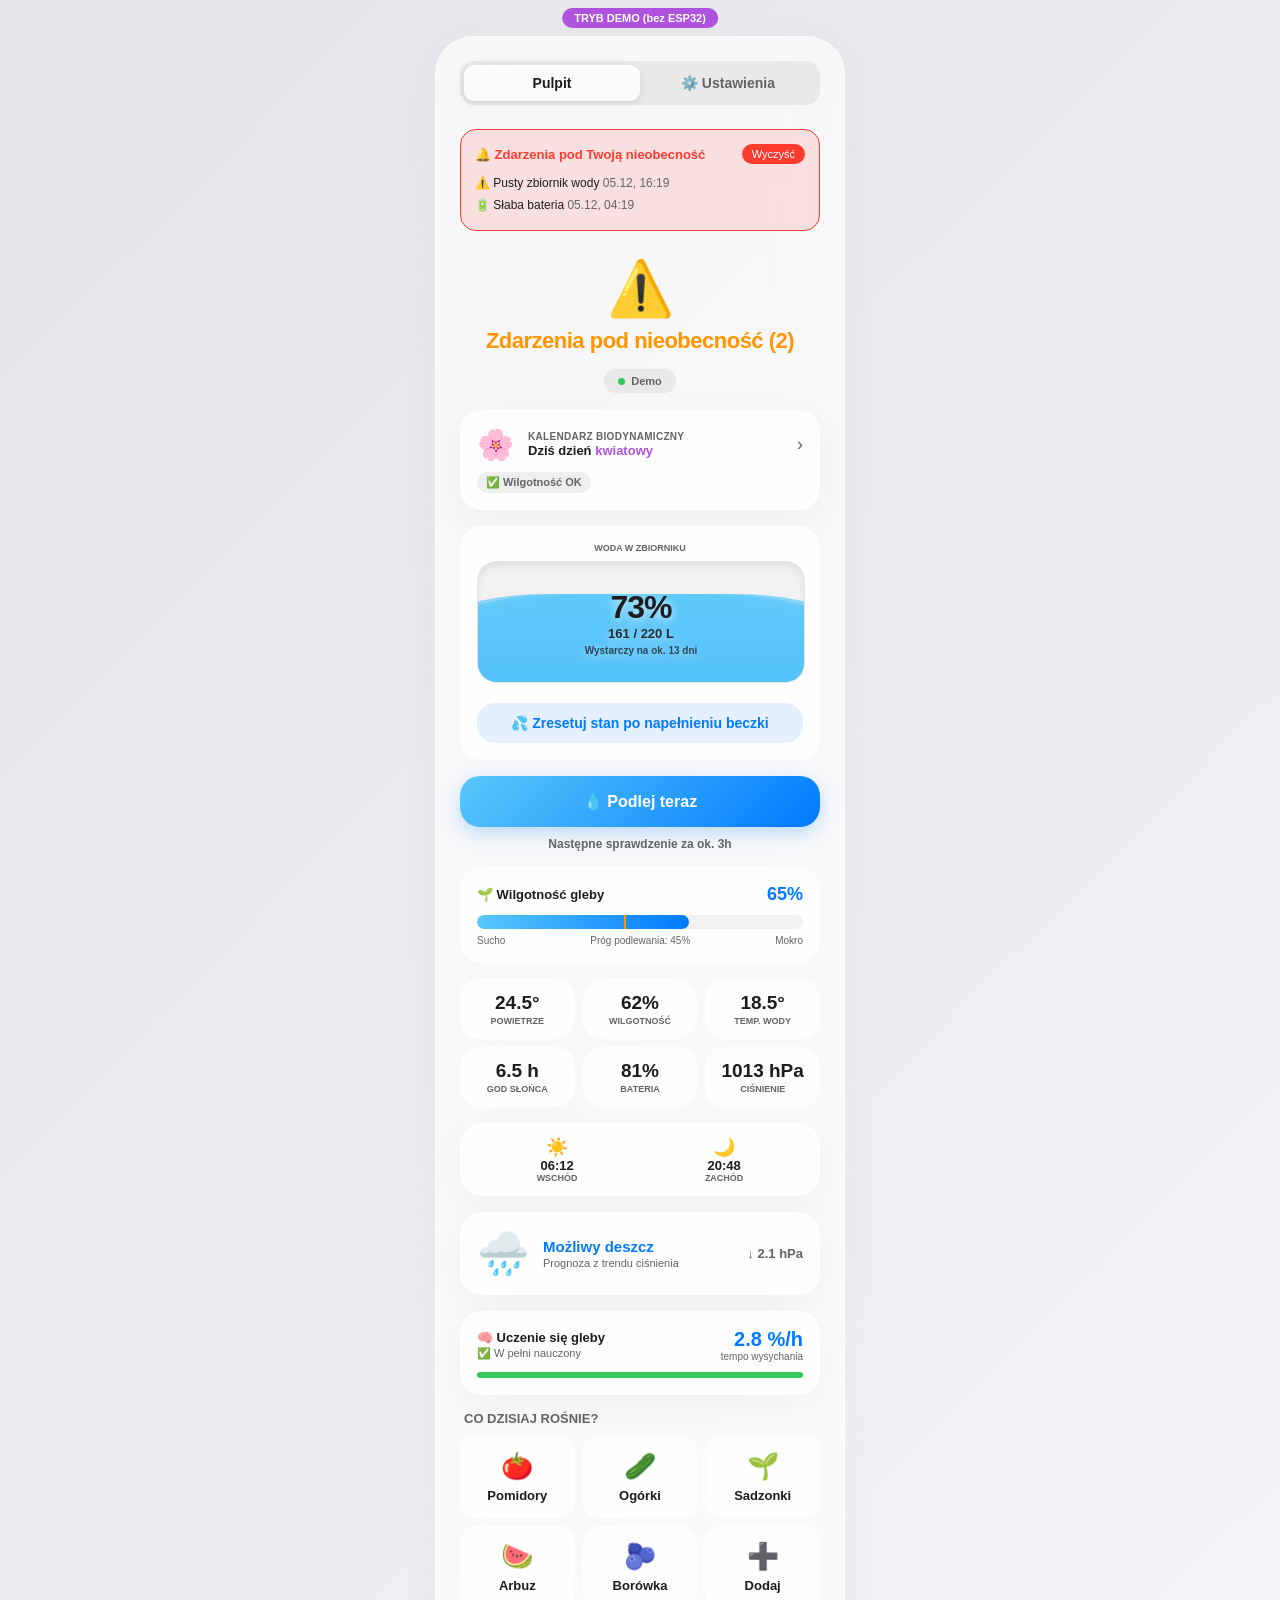
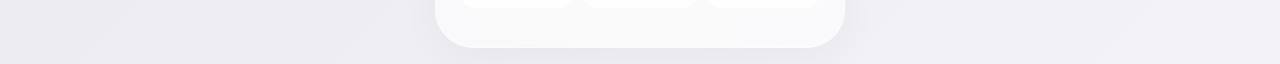
==== commit e129aa18: "Update index.html" ====
--- a/data/index.html
+++ b/data/index.html
@@ -149,12 +149,11 @@
 
 <div class="section-card" id="kal-teaser" onclick="otworzKalendarz()" style="cursor:pointer;margin-bottom:16px;border:1px solid var(--border-light)">
 <div style="display:flex;align-items:center;gap:14px">
-<div id="kal-teaser-icon" style="font-size:34px">🌱</div>
-<div style="flex:1"><div style="font-size:11px;color:var(--text-sub);font-weight:700;text-transform:uppercase;margin-bottom:2px">📅 Dziś w kalendarzu biodynamicznym</div><div id="kal-teaser-txt" style="font-size:13px;font-weight:600">Ładowanie...</div></div>
+<div id="kal-teaser-icon" style="font-size:30px">🌱</div>
+<div style="flex:1;min-width:0"><div style="font-size:10px;color:var(--text-sub);font-weight:700;text-transform:uppercase;letter-spacing:.03em;margin-bottom:1px">Kalendarz biodynamiczny</div><div id="kal-teaser-txt" style="font-size:13px;font-weight:600">Ładowanie...</div></div>
 <div style="color:var(--text-sub);font-size:18px">›</div>
 </div>
-<div id="kal-suggest" style="display:none;margin-top:10px;padding-top:10px;border-top:1px solid var(--border-light);font-size:12px;font-weight:600"></div>
-<div id="kal-warn" style="display:none;margin-top:8px;padding:8px 10px;border-radius:10px;font-size:12px;font-weight:600"></div>
+<div id="kal-chips" style="display:none;gap:6px;margin-top:10px;flex-wrap:wrap"></div>
 </div>
 <div class="water-module" id="ui-water-module">
 <div class="weather-lbl" style="text-align:center;margin-bottom:-4px">Woda w zbiorniku</div>
@@ -1091,74 +1090,98 @@
   var teraz=new Date(),mies=teraz.getMonth()+1,dzien=teraz.getDate(),godz=teraz.getHours(),rok=teraz.getFullYear();
   var k=thunKlucz(rok,mies),dObj=THUN[k]?THUN[k][dzien]:null;
   var ic=card.querySelector('#kal-teaser-icon'),tx=card.querySelector('#kal-teaser-txt');
-  var sug=document.getElementById('kal-suggest'),wrn=document.getElementById('kal-warn');
+  var chips=document.getElementById('kal-chips');
   var typ=null;
   if(dObj&&dObj.ok&&dObj.ok.length>0){
     typ=thunTypTeraz(dObj,godz);var info=THUN_TYP[typ];
-    if(info){ic.innerText=info.icon;tx.innerHTML='Dziś dzień <b style="color:'+info.k+'">'+info.nazwa.toLowerCase()+'owy</b> — sprzyja: '+info.rosliny.split(',').slice(0,3).join(', ');}
+    if(info){ic.innerText=info.icon;tx.innerHTML='Dziś dzień <b style="color:'+info.k+'">'+info.nazwa.toLowerCase()+'owy</b>';}
   }else{ic.innerText='🌙';tx.innerHTML=THUN_OGOLNE[mies]||'Kalendarz biodynamiczny Thun';}
-  // SUGESTIA PODLEWANIA: typ dnia + wilgotność gleby z czujnika
-  if(sug){
-    sug.style.display='none';
-    if(typ&&lastDataCache){
-      var moist=obliczWilgotnosc(lastDataCache),prog=lastDataCache.cfg_th||45;
-      if(moist!==null){
-        var sucha=moist<prog;
-        if((typ==='L'||typ==='O')&&sucha){
-          sug.style.display='block';sug.style.color='var(--accent-green)';
-          sug.innerHTML='💧 Gleba sucha ('+moist+'%), a dziś dzień '+(typ==='L'?'liściowy':'owocowy')+' (żywioł '+(typ==='L'?'wody':'ciepła')+') — biodynamicznie dobry moment na podlewanie.';
-        }else if((typ==='K'||typ==='W')&&sucha){
-          sug.style.display='block';sug.style.color='var(--text-sub)';
-          sug.innerHTML='🌙 Gleba sucha ('+moist+'%), ale dziś dzień '+(typ==='K'?'korzeniowy':'kwiatowy')+'. Wg Thun lepszy na podlewanie będzie najbliższy dzień liściowy/owocowy — chyba że rośliny pilnie potrzebują wody.';
-        }else if(!sucha){
-          sug.style.display='block';sug.style.color='var(--text-sub)';
-          sug.innerHTML='✅ Wilgotność gleby OK ('+moist+'%) — podlewanie na razie zbędne.';
-        }
-      }
+  // KOMPAKTOWE CHIPY - krótkie, wizualne podsumowania
+  if(!chips)return;
+  var lista=[];
+  function chip(emoji,tekst,kolor,tlo){return '<span style="display:inline-flex;align-items:center;gap:5px;font-size:11px;font-weight:600;padding:4px 9px;border-radius:20px;background:'+tlo+';color:'+kolor+'">'+emoji+' '+tekst+'</span>';}
+  // 1. Sugestia podlewania (skrócona do chipa)
+  if(typ&&lastDataCache){
+    var moist=obliczWilgotnosc(lastDataCache),prog=lastDataCache.cfg_th||45;
+    if(moist!==null){
+      var sucha=moist<prog;
+      if((typ==='L'||typ==='O')&&sucha)lista.push(chip('💧','Dobry dzień na podlewanie','var(--accent-green)','rgba(52,199,89,0.12)'));
+      else if((typ==='K'||typ==='W')&&sucha)lista.push(chip('🌱','Gleba sucha — lepszy dzień liściowy','var(--accent-orange)','rgba(255,149,0,0.12)'));
+      else if(!sucha)lista.push(chip('✅','Wilgotność OK','var(--text-sub)','var(--nav-bg)'));
     }
   }
-  // OSTRZEŻENIE POGODOWE: prognoza Thun (B/W) zestawiona z ciśnieniem BME280
-  if(wrn){
-    wrn.style.display='none';
-    if(dObj&&dObj.prog){
-      var zagr=[];
-      if(dObj.prog.indexOf('B')>=0)zagr.push('burze');
-      if(dObj.prog.indexOf('W')>=0)zagr.push('wichury');
-      if(zagr.length>0){
-        var spadek=lastDataCache&&lastDataCache.press_trend!==undefined&&lastDataCache.press_trend<-1;
-        wrn.style.display='block';
-        if(spadek){
-          wrn.style.background='rgba(255,59,48,0.12)';wrn.style.color='var(--accent-red)';
-          wrn.innerHTML='⛈️ Kalendarz wskazuje '+zagr.join(' i ')+', a ciśnienie realnie spada ('+lastDataCache.press_trend.toFixed(1)+' hPa) — podwyższone ryzyko niepogody.';
-        }else{
-          wrn.style.background='rgba(255,149,0,0.12)';wrn.style.color='var(--accent-orange)';
-          wrn.innerHTML='🌬️ Kalendarz wskazuje dziś skłonność do: '+zagr.join(', ')+'. (ciśnienie na razie stabilne)';
-        }
-      }
+  // 2. Ostrzeżenie pogodowe (skrócone do chipa)
+  if(dObj&&dObj.prog){
+    var zagr=[];
+    if(dObj.prog.indexOf('B')>=0)zagr.push('burze');
+    if(dObj.prog.indexOf('W')>=0)zagr.push('wichury');
+    if(zagr.length>0){
+      var spadek=lastDataCache&&lastDataCache.press_trend!==undefined&&lastDataCache.press_trend<-1;
+      if(spadek)lista.push(chip('⛈️','Ryzyko: '+zagr.join(', '),'var(--accent-red)','rgba(255,59,48,0.12)'));
+      else lista.push(chip('🌬️','Możliwe '+zagr.join(', '),'var(--accent-orange)','rgba(255,149,0,0.12)'));
     }
   }
+  if(lista.length>0){chips.innerHTML=lista.join('');chips.style.display='flex';}
+  else chips.style.display='none';
 }
 
 // Pełny ekran
 var thunMies=new Date().getMonth()+1, thunRok=new Date().getFullYear();
 function otworzKalendarz(){thunMies=new Date().getMonth()+1;thunRok=new Date().getFullYear();pokazModal('kal-modal');renderujThunPelny();podlaczSwipeKalendarz();}
 function zamknijKalendarz(){ukryjModal('kal-modal');}
-function thunZmienMiesiac(d){thunMies+=d;if(thunMies<1){thunMies=12;thunRok--;}if(thunMies>12){thunMies=1;thunRok++;}renderujThunPelny();}
+function thunZmienMiesiac(d){
+  var box=document.getElementById('kal-lista');
+  if(!box){_thunApplyMonth(d);renderujThunPelny();return;}
+  // wysuń obecną treść w bok (w kierunku przeciwnym do nadejścia nowej)
+  box.style.transition='transform .18s ease, opacity .18s ease';
+  box.style.transform='translateX('+(d>0?-30:30)+'px)';
+  box.style.opacity='0';
+  setTimeout(function(){
+    _thunApplyMonth(d);
+    renderujThunPelny();
+    // ustaw poza ekranem po stronie nadejścia, potem wjedź na miejsce
+    box.style.transition='none';
+    box.style.transform='translateX('+(d>0?30:-30)+'px)';
+    box.style.opacity='0';
+    // wymuś reflow by transition zadziałało
+    void box.offsetWidth;
+    box.style.transition='transform .22s ease, opacity .22s ease';
+    box.style.transform='translateX(0)';
+    box.style.opacity='1';
+  },180);
+}
+function _thunApplyMonth(d){thunMies+=d;if(thunMies<1){thunMies=12;thunRok--;}if(thunMies>12){thunMies=1;thunRok++;}}
 var thunSwipeBound=false;
 function podlaczSwipeKalendarz(){
   if(thunSwipeBound)return;
   var strefa=document.getElementById('kal-modal');if(!strefa)return;
-  var x0=null,y0=null,t0=0;
-  strefa.addEventListener('touchstart',function(e){var t=e.changedTouches[0];x0=t.clientX;y0=t.clientY;t0=Date.now();},{passive:true});
+  var box=document.getElementById('kal-lista');
+  var x0=null,y0=null,t0=0,poziomy=false;
+  strefa.addEventListener('touchstart',function(e){var t=e.changedTouches[0];x0=t.clientX;y0=t.clientY;t0=Date.now();poziomy=false;},{passive:true});
+  strefa.addEventListener('touchmove',function(e){
+    if(x0===null||!box)return;
+    var t=e.changedTouches[0],dx=t.clientX-x0,dy=t.clientY-y0;
+    // ustal czy gest jest poziomy (raz na gest)
+    if(!poziomy&&Math.abs(dx)>10&&Math.abs(dx)>Math.abs(dy)*1.5)poziomy=true;
+    if(poziomy){
+      // lista podąża za palcem z oporem (połowa dystansu)
+      box.style.transition='none';
+      box.style.transform='translateX('+(dx*0.4)+'px)';
+      box.style.opacity=String(Math.max(0.45,1-Math.abs(dx)/400));
+    }
+  },{passive:true});
   strefa.addEventListener('touchend',function(e){
     if(x0===null)return;
     var t=e.changedTouches[0],dx=t.clientX-x0,dy=t.clientY-y0,dt=Date.now()-t0;
-    // poziomy gest: wystarczająco długi w X, krótki w Y, w rozsądnym czasie
-    if(Math.abs(dx)>60&&Math.abs(dx)>Math.abs(dy)*1.8&&dt<600){
+    if(poziomy&&Math.abs(dx)>55&&dt<700){
       if(dx<0){thunZmienMiesiac(1);}else{thunZmienMiesiac(-1);}
       haptyka(10);
+    }else if(poziomy&&box){
+      // za słaby gest - płynny powrót na miejsce
+      box.style.transition='transform .2s ease, opacity .2s ease';
+      box.style.transform='translateX(0)';box.style.opacity='1';
     }
-    x0=null;y0=null;
+    x0=null;y0=null;poziomy=false;
   },{passive:true});
   thunSwipeBound=true;
 }
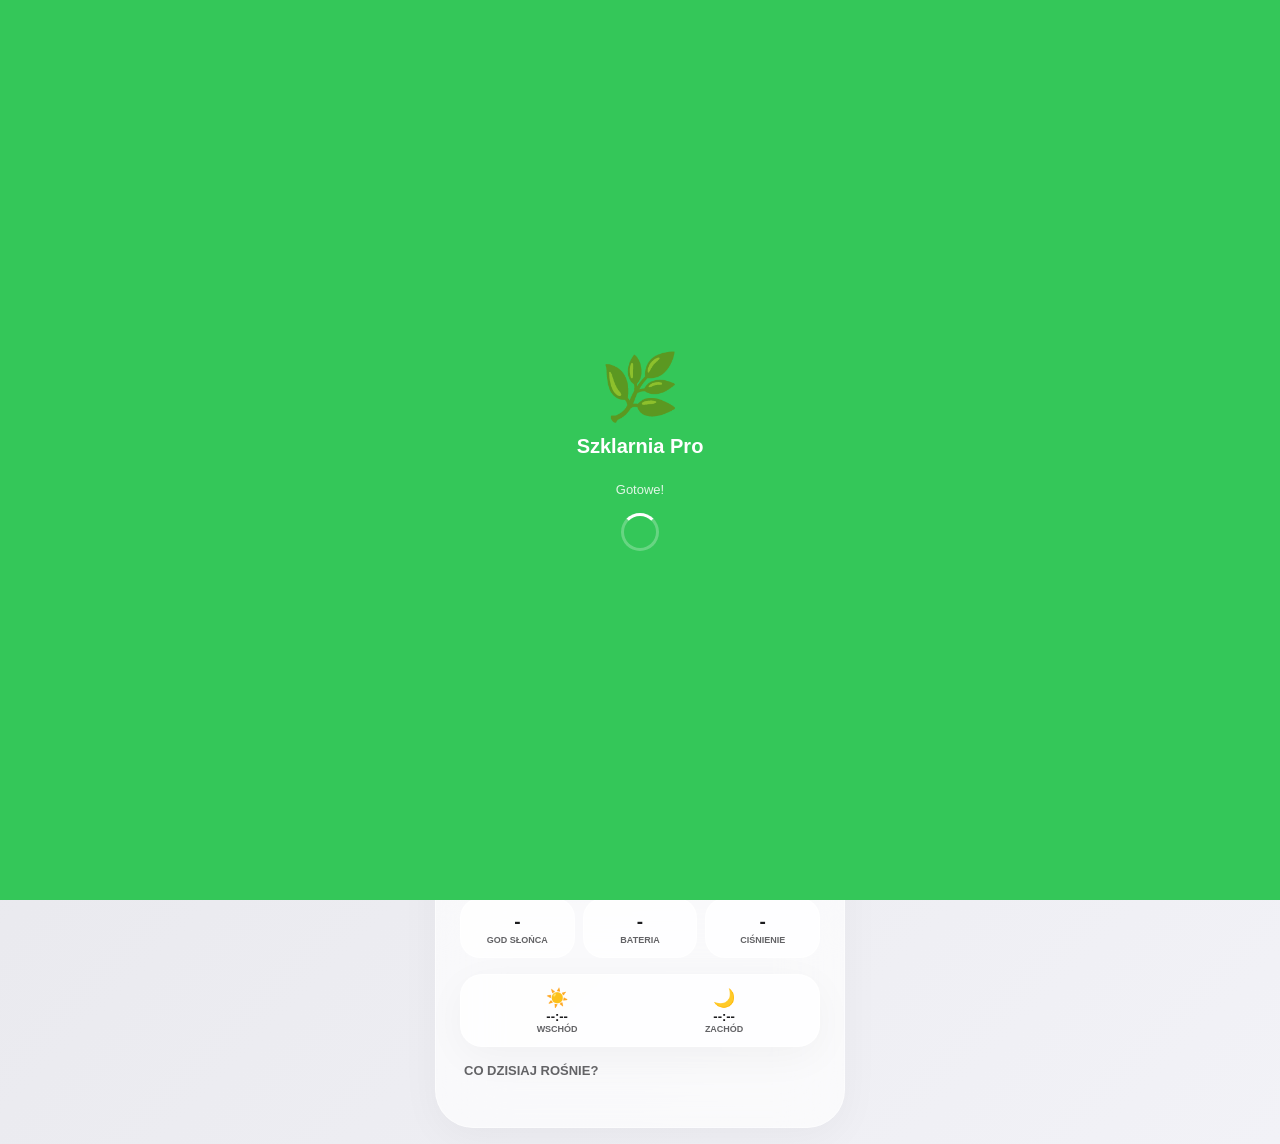
==== commit 5b91edb5: "Update index.html" ====
--- a/data/index.html
+++ b/data/index.html
@@ -599,7 +599,7 @@
 
 // PULL TO REFRESH
 (function(){var startY=0,pulling=false,ptr=document.getElementById('ptr');
-window.addEventListener('touchstart',function(e){if(window.scrollY===0&&document.getElementById('tab-pulpit').classList.contains('active'))startY=e.touches[0].clientY;},{passive:true});
+window.addEventListener('touchstart',function(e){if(window.scrollY===0&&document.getElementById('tab-pulpit').classList.contains('active')&&!document.body.classList.contains('modal-open'))startY=e.touches[0].clientY;},{passive:true});
 window.addEventListener('touchmove',function(e){if(startY===0)return;var dy=e.touches[0].clientY-startY;if(dy>0&&dy<120){pulling=true;if(ptr){ptr.style.opacity=Math.min(1,dy/70);ptr.style.transform='translateX(-50%) translateY('+Math.min(dy,70)+'px)';}}},{passive:true});
 window.addEventListener('touchend',function(e){if(pulling){var dy=e.changedTouches[0].clientY-startY;if(dy>60){if(ptr){ptr.querySelector('svg').classList.add('ptr-spin');}pobierzDaneZESP32();setTimeout(function(){if(ptr){ptr.style.opacity=0;ptr.querySelector('svg').classList.remove('ptr-spin');}},800);}else if(ptr)ptr.style.opacity=0;}startY=0;pulling=false;});})();
 
@@ -1154,34 +1154,36 @@
 var thunSwipeBound=false;
 function podlaczSwipeKalendarz(){
   if(thunSwipeBound)return;
-  var strefa=document.getElementById('kal-modal');if(!strefa)return;
+  var strefa=document.getElementById('kal-lista-wrap');if(!strefa)return;
   var box=document.getElementById('kal-lista');
-  var x0=null,y0=null,t0=0,poziomy=false;
-  strefa.addEventListener('touchstart',function(e){var t=e.changedTouches[0];x0=t.clientX;y0=t.clientY;t0=Date.now();poziomy=false;},{passive:true});
+  var x0=null,y0=null,t0=0,kierunek=0; // 0=nieustalony, 1=poziomy, -1=pionowy
+  function resetBox(){if(box){box.style.transition='transform .2s ease, opacity .2s ease';box.style.transform='translateX(0)';box.style.opacity='1';}}
+  strefa.addEventListener('touchstart',function(e){var t=e.changedTouches[0];x0=t.clientX;y0=t.clientY;t0=Date.now();kierunek=0;},{passive:true});
   strefa.addEventListener('touchmove',function(e){
     if(x0===null||!box)return;
     var t=e.changedTouches[0],dx=t.clientX-x0,dy=t.clientY-y0;
-    // ustal czy gest jest poziomy (raz na gest)
-    if(!poziomy&&Math.abs(dx)>10&&Math.abs(dx)>Math.abs(dy)*1.5)poziomy=true;
-    if(poziomy){
-      // lista podąża za palcem z oporem (połowa dystansu)
+    // ustal kierunek RAZ, gdy ruch przekroczy próg
+    if(kierunek===0&&(Math.abs(dx)>12||Math.abs(dy)>12)){
+      kierunek=(Math.abs(dx)>Math.abs(dy)*1.3)?1:-1;
+    }
+    if(kierunek===1){
+      // poziomy gest - lista podąża za palcem
       box.style.transition='none';
       box.style.transform='translateX('+(dx*0.4)+'px)';
       box.style.opacity=String(Math.max(0.45,1-Math.abs(dx)/400));
     }
+    // kierunek===-1 (pionowy): nie ruszamy listy w bok, pozwalamy na normalny scroll
   },{passive:true});
   strefa.addEventListener('touchend',function(e){
     if(x0===null)return;
     var t=e.changedTouches[0],dx=t.clientX-x0,dy=t.clientY-y0,dt=Date.now()-t0;
-    if(poziomy&&Math.abs(dx)>55&&dt<700){
+    if(kierunek===1&&Math.abs(dx)>55&&dt<700){
       if(dx<0){thunZmienMiesiac(1);}else{thunZmienMiesiac(-1);}
       haptyka(10);
-    }else if(poziomy&&box){
-      // za słaby gest - płynny powrót na miejsce
-      box.style.transition='transform .2s ease, opacity .2s ease';
-      box.style.transform='translateX(0)';box.style.opacity='1';
+    }else if(kierunek===1){
+      resetBox(); // poziomy ale za słaby - wróć na miejsce
     }
-    x0=null;y0=null;poziomy=false;
+    x0=null;y0=null;kierunek=0;
   },{passive:true});
   thunSwipeBound=true;
 }
@@ -1299,11 +1301,11 @@
 
 </script>
 <div id="kal-modal" class="profile-modal-bg">
-<div class="section-card" style="width:92%;max-width:400px;margin:0;max-height:88vh;overflow-y:auto">
+<div class="section-card" style="width:92%;max-width:400px;margin:0;max-height:88vh;overflow-y:auto;overflow-x:hidden">
 <div style="display:flex;justify-content:space-between;align-items:center;margin-bottom:4px"><h2 style="margin:0">📅 Kalendarz biodynamiczny</h2><button onclick="zamknijKalendarz()" style="border:none;background:var(--nav-bg);width:30px;height:30px;border-radius:50%;font-size:16px;cursor:pointer;color:var(--text-main)">✕</button></div>
 <div style="font-size:11px;color:var(--text-sub);margin-bottom:14px">wg Marii Thun — „Dni Siewu" 2026 · <span style="opacity:.8">przesuń ↔ by zmienić miesiąc</span></div>
 <div style="display:flex;align-items:center;justify-content:space-between;margin-bottom:16px"><button onclick="thunZmienMiesiac(-1)" style="border:none;background:var(--nav-bg);width:36px;height:36px;border-radius:50%;font-size:18px;cursor:pointer;color:var(--text-main)">‹</button><div id="kal-miesiac-txt" style="font-size:17px;font-weight:800">—</div><button onclick="thunZmienMiesiac(1)" style="border:none;background:var(--nav-bg);width:36px;height:36px;border-radius:50%;font-size:18px;cursor:pointer;color:var(--text-main)">›</button></div>
-<div id="kal-lista"></div>
+<div id="kal-lista-wrap" style="overflow:hidden"><div id="kal-lista"></div></div>
 </div>
 </div>
 
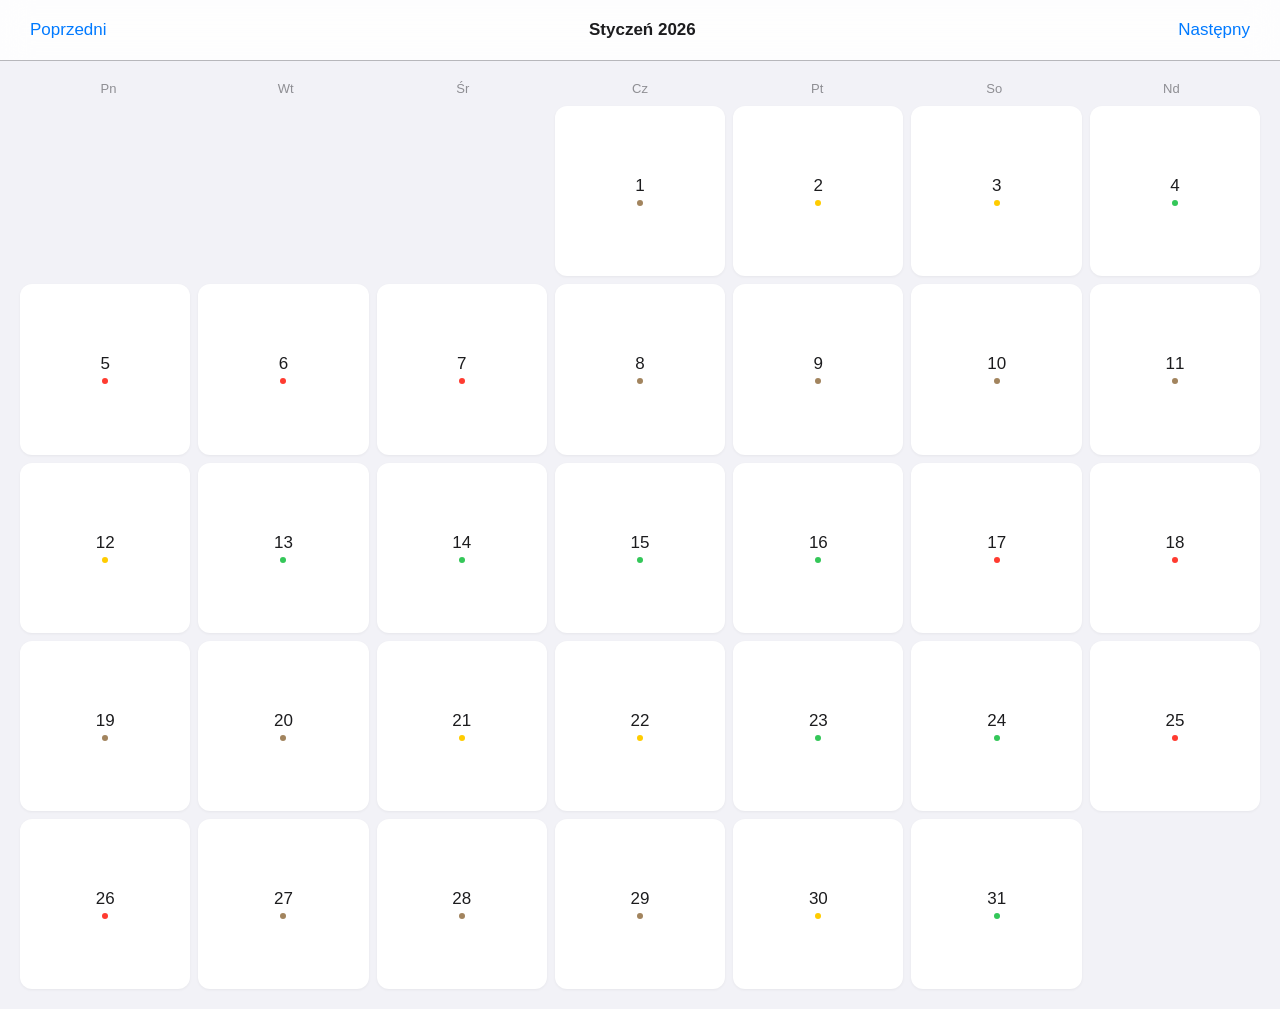
==== commit a94b2c8d: "Update index.html" ====
--- a/data/index.html
+++ b/data/index.html
@@ -1,1314 +1,334 @@
 <!DOCTYPE html>
 <html lang="pl">
 <head>
-<meta charset="UTF-8">
-<meta name="viewport" content="width=device-width, initial-scale=1.0, user-scalable=no, viewport-fit=cover">
-<title>Szklarnia Pro</title>
-<meta name="apple-mobile-web-app-capable" content="yes">
-<meta name="apple-mobile-web-app-status-bar-style" content="black-translucent">
-<meta name="apple-mobile-web-app-title" content="Szklarnia">
-<meta name="theme-color" content="#34c759">
-<link rel="manifest" href="manifest.json">
-<link rel="apple-touch-icon" href="icon-192.png">
-<style>
-:root{--html-bg:#e5e5ea;--bg-gradient:linear-gradient(135deg,#e5e5ea 0%,#f2f2f7 100%);--glass-bg:rgba(255,255,255,0.65);--glass-card:rgba(255,255,255,0.8);--text-main:#1c1c1e;--text-sub:#636366;--accent-green:#34c759;--accent-blue:#007aff;--accent-red:#ff3b30;--accent-orange:#ff9500;--accent-purple:#af52de;--accent-cyan:#32ade6;--border-light:rgba(255,255,255,0.5);--shadow-soft:0 10px 40px rgba(0,0,0,0.04);--input-bg:#fff;--nav-bg:rgba(0,0,0,0.06);--range-bg:rgba(0,0,0,0.05);--profile-sel-bg:rgba(52,199,89,0.05);--card-solid:#ffffff}
-:root[data-theme="dark"]{--html-bg:#000;--bg-gradient:linear-gradient(135deg,#000 0%,#1c1c1e 100%);--glass-bg:rgba(28,28,30,0.4);--glass-card:rgba(44,44,46,0.6);--text-main:#fff;--text-sub:#aeaea2;--accent-green:#30d158;--accent-blue:#0a84ff;--accent-red:#ff453a;--accent-orange:#ff9f0a;--accent-purple:#bf5af2;--accent-cyan:#64d2ff;--border-light:rgba(255,255,255,0.05);--shadow-soft:0 10px 40px rgba(0,0,0,0.3);--input-bg:rgba(28,28,30,0.6);--nav-bg:rgba(255,255,255,0.1);--range-bg:rgba(255,255,255,0.1);--profile-sel-bg:rgba(48,209,88,0.15);--card-solid:#2c2c2e}
-@media(prefers-color-scheme:dark){:root:not([data-theme="light"]){--html-bg:#000;--bg-gradient:linear-gradient(135deg,#000 0%,#1c1c1e 100%);--glass-bg:rgba(28,28,30,0.4);--glass-card:rgba(44,44,46,0.6);--text-main:#fff;--text-sub:#aeaea2;--accent-green:#30d158;--accent-blue:#0a84ff;--accent-red:#ff453a;--accent-orange:#ff9f0a;--accent-purple:#bf5af2;--accent-cyan:#64d2ff;--border-light:rgba(255,255,255,0.05);--shadow-soft:0 10px 40px rgba(0,0,0,0.3);--input-bg:rgba(28,28,30,0.6);--nav-bg:rgba(255,255,255,0.1);--range-bg:rgba(255,255,255,0.1);--profile-sel-bg:rgba(48,209,88,0.15);--card-solid:#2c2c2e}}
-html{background:var(--html-bg);transition:background .3s}
-body{font-family:-apple-system,BlinkMacSystemFont,sans-serif;background:var(--bg-gradient);margin:0;padding:16px;display:flex;justify-content:center;align-items:flex-start;min-height:100vh;color:var(--text-main);-webkit-font-smoothing:antialiased;box-sizing:border-box}
-.wrapper{width:100%;max-width:410px;margin-top:20px;background:var(--glass-bg);backdrop-filter:blur(30px);-webkit-backdrop-filter:blur(30px);border:1px solid var(--border-light);border-radius:38px;padding:24px;box-shadow:var(--shadow-soft);box-sizing:border-box;position:relative}
-.tab-nav{display:flex;background:var(--nav-bg);border-radius:14px;padding:4px;margin-bottom:24px;position:relative;z-index:10;user-select:none;-webkit-user-select:none}
-.tab-btn{flex:1;padding:10px;text-align:center;border-radius:10px;font-size:14px;font-weight:600;color:var(--text-sub);cursor:pointer;transition:all .3s}
-.tab-btn.active{background:var(--glass-card);color:var(--text-main);box-shadow:0 2px 8px rgba(0,0,0,0.1)}
-.tab-content{display:none;animation:fadeIn .4s ease}
-.tab-content.active{display:block}
-.sub-content{display:none;animation:fadeIn .4s ease}
-.sub-content.active{display:block}
-@keyframes fadeIn{from{opacity:0;transform:translateY(-5px)}to{opacity:1;transform:translateY(0)}}
-.status-hero{text-align:center;padding:10px 0 16px}
-.status-icon{font-size:54px;margin-bottom:8px;display:inline-block}
-.status-text{font-size:22px;font-weight:800;letter-spacing:-.5px}
-.update-badge{display:inline-flex;align-items:center;justify-content:center;gap:6px;margin-top:14px;padding:6px 14px;background:var(--nav-bg);border:.5px solid var(--border-light);border-radius:20px;font-size:11px;font-weight:600;color:var(--text-sub);cursor:pointer}
-.conn-dot{width:7px;height:7px;border-radius:50%;background:var(--accent-green);display:inline-block}
-.conn-dot.off{background:var(--accent-red)}
-.pulse-alert{animation:pulseAlert 1.2s infinite ease-in-out;color:var(--accent-red)}
-@keyframes pulseAlert{0%{transform:scale(1);opacity:1}50%{transform:scale(1.15);opacity:.8}100%{transform:scale(1);opacity:1}}
-.service-banner{background:var(--accent-orange);color:#fff;text-align:center;padding:10px;border-radius:12px;font-weight:800;font-size:14px;margin-bottom:20px;display:none}
-.weather-grid{display:flex;flex-wrap:wrap;gap:8px;margin-bottom:16px}
-.weather-card{flex:1 1 calc(33.333% - 8px);min-width:90px;background:var(--glass-card);border:1px solid var(--border-light);border-radius:20px;padding:12px 4px;text-align:center;box-sizing:border-box}
-.weather-val{font-size:19px;font-weight:800;margin-bottom:2px;min-height:22px}
-.weather-lbl{font-size:9px;color:var(--text-sub);font-weight:700;text-transform:uppercase}
-h2{font-size:13px;margin:0 0 10px 4px;color:var(--text-sub);text-transform:uppercase;font-weight:700}
-.section-card{background:var(--glass-card);border:1px solid var(--border-light);border-radius:22px;padding:16px;margin-bottom:16px;box-shadow:var(--shadow-soft);box-sizing:border-box}
-.profile-container{display:flex;gap:8px;margin-bottom:15px;flex-wrap:wrap}
-.profile-btn{flex:1 1 calc(33.333% - 6px);min-width:90px;background:var(--glass-card);border:1px solid var(--border-light);border-radius:16px;padding:14px 4px;font-size:13px;font-weight:600;color:var(--text-main);cursor:pointer;box-sizing:border-box;transition:all .2s}
-.profile-btn:active{transform:scale(.95)}
-.profile-btn.selected{border-color:var(--accent-green);background:var(--profile-sel-bg)}
-.profile-icon{font-size:26px;display:block;margin-bottom:6px}
-label{font-weight:600;font-size:14px;display:block;margin-bottom:6px}
-input[type=range]{-webkit-appearance:none;width:100%;height:8px;border-radius:5px;background:var(--range-bg);outline:none;margin:12px 0}
-input[type=range]::-webkit-slider-thumb{-webkit-appearance:none;appearance:none;width:26px;height:26px;border-radius:50%;background:#fff;box-shadow:0 2px 8px rgba(0,0,0,0.15);cursor:pointer;border:.5px solid rgba(0,0,0,0.04)}
-.text-input{width:100%;padding:10px;border-radius:10px;border:1px solid var(--border-light);background:var(--input-bg);color:var(--text-main);font-size:14px;outline:none;box-sizing:border-box;margin-bottom:15px}
-.btn-test{display:block;width:100%;padding:12px;border:none;border-radius:18px;font-size:14px;font-weight:700;cursor:pointer;transition:.2s;background:rgba(0,122,255,0.1);color:var(--accent-blue);margin-top:8px}
-.btn-test:active{transform:scale(.96)}
-.chart-container{position:relative;height:100px;width:100%;margin-bottom:10px;background:rgba(0,0,0,0.02);border-radius:12px;overflow:hidden;padding:5px;box-sizing:border-box}
-canvas{display:block;width:100%;height:100%}
-.btn-primary{background:var(--accent-blue);color:#fff}
-.btn-green{background:var(--accent-green);color:#fff}
-/* WODA - 4 koła, spowolnione, pierwsze 70% */
-.water-module{background:var(--glass-card);border:1px solid var(--border-light);border-radius:22px;padding:16px;margin-bottom:16px;display:flex;flex-direction:column;gap:12px}
-.tank-mask{position:relative;width:100%;height:120px;background:var(--range-bg);border-radius:20px;overflow:hidden;box-shadow:inset 0 4px 10px rgba(0,0,0,0.08);border:1px solid rgba(0,0,0,0.05);isolation:isolate}
-#water-height-controller{position:absolute;bottom:-800px;left:50%;width:800px;height:800px;transform:translateX(-50%);transition:bottom 1.5s cubic-bezier(.25,.8,.25,1)}
-.wave{position:absolute;width:100%;height:100%;background:linear-gradient(180deg,#5ac8fa 0%,var(--accent-blue) 100%);border-radius:38%;bottom:0;left:0;animation:spinWave 9s linear infinite;opacity:.7}
-.wave:nth-child(2){opacity:.5;border-radius:42%;animation-duration:12s;animation-direction:reverse}
-.wave:nth-child(3){opacity:.65;border-radius:40%;animation-duration:15s}
-.wave:nth-child(4){opacity:.4;border-radius:45%;animation-duration:19s;animation-direction:reverse}
-.tank-mask.alert .wave{background:linear-gradient(180deg,#ff6b22 0%,var(--accent-red) 100%)}
-@keyframes spinWave{100%{transform:rotate(360deg)}}
-.tank-text-overlay{position:absolute;inset:0;display:flex;flex-direction:column;justify-content:center;align-items:center;z-index:10;pointer-events:none;color:var(--text-main);text-shadow:0 2px 10px rgba(255,255,255,0.8)}
-/* PASEK WILGOTNOŚCI */
-.moist-card{background:var(--glass-card);border:1px solid var(--border-light);border-radius:22px;padding:16px;margin-bottom:16px}
-.moist-track{position:relative;height:14px;background:var(--range-bg);border-radius:8px;overflow:hidden;margin-top:10px}
-.moist-fill{position:absolute;left:0;top:0;height:100%;border-radius:8px;transition:width .8s cubic-bezier(.34,1.2,.5,1);background:linear-gradient(90deg,#5ac8fa,var(--accent-blue))}
-.moist-thresh{position:absolute;top:-3px;width:2px;height:20px;background:var(--accent-orange);z-index:5}
-/* PRZYCISK PODLEJ */
-.water-now{width:100%;padding:16px;border:none;border-radius:20px;font-size:16px;font-weight:800;background:linear-gradient(135deg,#5ac8fa,var(--accent-blue));color:#fff;cursor:pointer;transition:.2s;box-shadow:0 6px 20px rgba(0,122,255,0.25);margin-bottom:16px}
-.water-now:active{transform:scale(.97)}
-.water-now:disabled{opacity:.5}
-/* NASTĘPNE SPRAWDZENIE */
-.next-check{text-align:center;font-size:12px;color:var(--text-sub);font-weight:600;margin:-6px 0 16px}
-/* ALARM BANNER */
-#alarm-banner{display:none;background:rgba(255,59,48,0.12);border:1px solid var(--accent-red);border-radius:16px;padding:14px;margin-bottom:16px}
-/* PROGI ALARMÓW + ZAKRES */
-.range-btns{display:flex;gap:6px;background:var(--nav-bg);border-radius:12px;padding:4px;margin-bottom:12px}
-.range-btn{flex:1;padding:7px;text-align:center;border-radius:9px;font-size:12px;font-weight:600;color:var(--text-sub);cursor:pointer}
-.range-btn.active{background:var(--glass-card);color:var(--text-main)}
-/* TOAST POTWIERDZENIA */
-#confirm-toast{position:fixed;left:50%;top:40%;transform:translate(-50%,-50%) scale(.8);z-index:7000;background:var(--glass-card);backdrop-filter:blur(20px);border:1px solid var(--border-light);border-radius:24px;padding:24px 32px;display:flex;flex-direction:column;align-items:center;gap:10px;opacity:0;pointer-events:none;transition:all .35s cubic-bezier(.34,1.4,.5,1);box-shadow:0 20px 60px rgba(0,0,0,0.2)}
-#confirm-toast.show{opacity:1;transform:translate(-50%,-50%) scale(1)}
-.confirm-circle{width:56px;height:56px;border-radius:50%;background:var(--accent-green);display:flex;align-items:center;justify-content:center}
-.confirm-check{width:28px;height:14px;border-left:4px solid #fff;border-bottom:4px solid #fff;transform:rotate(-45deg);margin-top:-4px}
-.confirm-circle.err{background:var(--accent-red)}
-#confirm-text{font-size:15px;font-weight:700;color:var(--text-main)}
-/* PULL TO REFRESH */
-#ptr{position:absolute;top:8px;left:50%;transform:translateX(-50%);z-index:50;width:30px;height:30px;opacity:0;transition:opacity .2s;pointer-events:none}
-#ptr svg{width:100%;height:100%}
-.ptr-spin{animation:ptrSpin .8s linear infinite}
-@keyframes ptrSpin{to{transform:rotate(360deg)}}
-.demo-pill{position:fixed;top:8px;left:50%;transform:translateX(-50%);z-index:8000;background:var(--accent-purple);color:#fff;font-size:11px;font-weight:700;padding:4px 12px;border-radius:20px;display:none}
-.profile-modal-bg{display:none;position:fixed;top:0;left:0;right:0;bottom:0;width:100vw;height:100vh;z-index:6000;background:rgba(0,0,0,0.45);backdrop-filter:blur(6px);-webkit-backdrop-filter:blur(6px);align-items:center;justify-content:center;overscroll-behavior:contain;padding:16px;box-sizing:border-box}
-body.modal-open{overflow:hidden;touch-action:none}
-.profile-modal-bg .section-card{background:var(--card-solid);backdrop-filter:none;-webkit-backdrop-filter:none;box-shadow:0 20px 60px rgba(0,0,0,0.25)}
-.hwswitch{position:relative;display:inline-block;width:50px;height:28px;flex-shrink:0}
-.hwswitch input{opacity:0;width:0;height:0}
-.hwslider{position:absolute;cursor:pointer;inset:0;background:var(--range-bg);border-radius:28px;transition:.3s;border:1px solid var(--border-light)}
-.hwslider:before{position:absolute;content:"";height:22px;width:22px;left:3px;bottom:2px;background:#fff;border-radius:50%;transition:.3s;box-shadow:0 2px 4px rgba(0,0,0,0.2)}
-.hwswitch input:checked+.hwslider{background:var(--accent-green)}
-.hwswitch input:checked+.hwslider:before{transform:translateX(20px)}
-.eng-row{display:flex;justify-content:space-between;font-family:monospace;font-size:14px;margin-bottom:8px;border-bottom:1px dashed var(--border-light);padding-bottom:4px;align-items:center}
-.kalm-row{margin-bottom:10px}
-.kalm-row-lbl{font-size:11px;font-weight:700;margin-bottom:4px}
-.kalm-months{display:grid;grid-template-columns:repeat(6,1fr);gap:4px}
-.kalm-cell{font-size:10px;text-align:center;padding:6px 0;border-radius:6px;background:var(--nav-bg);cursor:pointer;color:var(--text-sub);transition:.15s}
-.kalm-cell.sel{background:var(--accent-green);color:#fff;font-weight:700}
-</style>
+    <meta charset="UTF-8">
+    <meta name="viewport" content="width=device-width, initial-scale=1.0, maximum-scale=1.0, user-scalable=no">
+    <title>Kalendarz Biodynamiczny</title>
+    
+    <meta name="apple-mobile-web-app-capable" content="yes">
+    <meta name="apple-mobile-web-app-status-bar-style" content="black-translucent">
+    <meta name="apple-mobile-web-app-title" content="Biodynamika">
+
+    <style>
+        /* =========================================
+           STYLES (style.css)
+        ========================================= */
+        :root {
+            --bg-color: #f2f2f7;
+            --card-bg: #ffffff;
+            --text-primary: #1c1c1e;
+            --text-secondary: #8e8e93;
+            --accent-green: #34c759;
+            --accent-blue: #007aff;
+            --border-color: rgba(60, 60, 67, 0.36);
+        }
+
+        body {
+            font-family: -apple-system, BlinkMacSystemFont, "Segoe UI", Roboto, Helvetica, Arial, sans-serif;
+            background-color: var(--bg-color);
+            color: var(--text-primary);
+            margin: 0;
+            padding: 0;
+            -webkit-font-smoothing: antialiased;
+            user-select: none;
+        }
+
+        .ios-header {
+            background: rgba(255, 255, 255, 0.85);
+            backdrop-filter: blur(15px);
+            -webkit-backdrop-filter: blur(15px);
+            border-bottom: 0.5px solid var(--border-color);
+            display: flex;
+            justify-content: space-between;
+            align-items: center;
+            padding: 15px 20px;
+            position: sticky;
+            top: 0;
+            z-index: 10;
+        }
+
+        .ios-header h1 {
+            font-size: 17px;
+            font-weight: 600;
+            margin: 0;
+        }
+
+        .ios-button {
+            background: none;
+            border: none;
+            color: var(--accent-blue);
+            font-size: 17px;
+            cursor: pointer;
+            padding: 5px 10px;
+            border-radius: 8px;
+            transition: opacity 0.2s;
+        }
+
+        .ios-button:active {
+            opacity: 0.5;
+        }
+
+        .ios-button.block {
+            background: var(--accent-blue);
+            color: white;
+            width: 100%;
+            padding: 14px;
+            font-weight: 600;
+            margin-top: 20px;
+            border-radius: 12px;
+        }
+
+        main {
+            padding: 20px;
+        }
+
+        .weekdays {
+            display: grid;
+            grid-template-columns: repeat(7, 1fr);
+            text-align: center;
+            font-size: 13px;
+            font-weight: 500;
+            color: var(--text-secondary);
+            margin-bottom: 10px;
+        }
+
+        .calendar-grid {
+            display: grid;
+            grid-template-columns: repeat(7, 1fr);
+            gap: 8px;
+        }
+
+        .day {
+            background: var(--card-bg);
+            border-radius: 12px;
+            aspect-ratio: 1;
+            display: flex;
+            flex-direction: column;
+            align-items: center;
+            justify-content: center;
+            font-size: 17px;
+            font-weight: 400;
+            box-shadow: 0 1px 3px rgba(0,0,0,0.05);
+            cursor: pointer;
+            transition: transform 0.1s;
+            position: relative;
+        }
+
+        .day:active {
+            transform: scale(0.92);
+        }
+
+        .day.empty {
+            background: transparent;
+            box-shadow: none;
+            cursor: default;
+        }
+
+        .day .dot {
+            width: 6px;
+            height: 6px;
+            border-radius: 50%;
+            margin-top: 4px;
+        }
+
+        .dot.korzen { background-color: #a2845e; }
+        .dot.kwiat { background-color: #ffcc00; }
+        .dot.lisc { background-color: var(--accent-green); }
+        .dot.owoc { background-color: #ff3b30; }
+
+        .modal {
+            position: fixed;
+            top: 0; left: 0; right: 0; bottom: 0;
+            background: rgba(0,0,0,0.4);
+            display: flex;
+            align-items: center;
+            justify-content: center;
+            z-index: 100;
+            opacity: 1;
+            transition: opacity 0.3s;
+        }
+
+        .modal.hidden {
+            opacity: 0;
+            pointer-events: none;
+        }
+
+        .modal-content {
+            background: rgba(255, 255, 255, 0.95);
+            backdrop-filter: blur(20px);
+            -webkit-backdrop-filter: blur(20px);
+            width: 80%;
+            max-width: 320px;
+            border-radius: 14px;
+            padding: 20px;
+            box-shadow: 0 10px 40px rgba(0,0,0,0.2);
+            transform: scale(1);
+            transition: transform 0.3s cubic-bezier(0.175, 0.885, 0.32, 1.275);
+        }
+
+        .modal.hidden .modal-content {
+            transform: scale(0.9);
+        }
+
+        .modal-content h2 {
+            margin: 0 0 15px 0;
+            font-size: 20px;
+            text-align: center;
+        }
+
+        .modal-body p {
+            margin: 8px 0;
+            font-size: 15px;
+        }
+
+        .details-text {
+            font-size: 14px;
+            color: var(--text-secondary);
+            margin-top: 10px !important;
+        }
+    </style>
 </head>
 <body>
-<div id="boot-overlay" style="position:fixed;inset:0;z-index:9999;background:#34c759;display:flex;flex-direction:column;align-items:center;justify-content:center;transition:opacity .5s ease;font-family:-apple-system,sans-serif">
-<div style="font-size:64px">&#127807;</div>
-<div style="color:#fff;font-size:20px;font-weight:700;margin-top:10px">Szklarnia Pro</div>
-<div id="boot-status" style="color:rgba(255,255,255,.85);font-size:13px;margin-top:24px">Uruchamianie...</div>
-<div style="width:32px;height:32px;border:3px solid rgba(255,255,255,.25);border-top-color:#fff;border-radius:50%;margin-top:16px;animation:ptrSpin .8s linear infinite"></div>
-</div>
-<div class="demo-pill" id="demo-pill">TRYB DEMO (bez ESP32)</div>
-<div id="confirm-toast"><div class="confirm-circle" id="confirm-circle"><div class="confirm-check"></div></div><div id="confirm-text">Gotowe</div></div>
-
-<div class="wrapper" id="wrapper">
-<div id="ptr"><svg viewBox="0 0 24 24" fill="none" stroke="var(--accent-blue)" stroke-width="2.5" stroke-linecap="round"><path d="M21 12a9 9 0 1 1-6.2-8.5"/></svg></div>
-<div class="tab-nav">
-<div id="btn-pulpit" class="tab-btn active" onclick="zmienZakladke('pulpit')">Pulpit</div>
-<div id="btn-ustawienia" class="tab-btn" onclick="zmienZakladke('ustawienia')">⚙️ Ustawienia</div>
-</div>
-<div id="service-banner" class="service-banner">🛠 TRYB SERWISOWY AKTYWNY</div>
-
-<div id="tab-pulpit" class="tab-content active">
-<div id="alarm-banner">
-<div style="display:flex;justify-content:space-between;align-items:center">
-<div style="font-size:13px;font-weight:700;color:var(--accent-red)">🔔 Zdarzenia pod Twoją nieobecność</div>
-<button onclick="oznaczAlarmyPrzeczytane()" style="font-size:11px;padding:4px 10px;border-radius:12px;border:none;background:var(--accent-red);color:#fff;cursor:pointer">Wyczyść</button>
-</div>
-<div id="alarm-list" style="margin-top:8px"></div>
-</div>
-
-<div class="status-hero">
-<div id="hero-icon" class="status-icon">🌿</div>
-<div id="hero-text" class="status-text" style="color:var(--accent-green)">Wszystko w porządku</div>
-<div id="fault-unlock-btn" style="display:none;margin-top:15px"><button class="btn-test" onclick="odblokujPompe()" style="background:var(--accent-red);color:#fff;font-size:16px;padding:14px">🛠 Odblokuj system pomp</button></div>
-<div class="update-badge" onclick="pobierzDaneZESP32()" id="update-badge-btn"><span class="conn-dot" id="conn-dot"></span><span id="last-update-text">Łączenie...</span></div>
-</div>
-
-<div class="section-card" id="kal-teaser" onclick="otworzKalendarz()" style="cursor:pointer;margin-bottom:16px;border:1px solid var(--border-light)">
-<div style="display:flex;align-items:center;gap:14px">
-<div id="kal-teaser-icon" style="font-size:30px">🌱</div>
-<div style="flex:1;min-width:0"><div style="font-size:10px;color:var(--text-sub);font-weight:700;text-transform:uppercase;letter-spacing:.03em;margin-bottom:1px">Kalendarz biodynamiczny</div><div id="kal-teaser-txt" style="font-size:13px;font-weight:600">Ładowanie...</div></div>
-<div style="color:var(--text-sub);font-size:18px">›</div>
-</div>
-<div id="kal-chips" style="display:none;gap:6px;margin-top:10px;flex-wrap:wrap"></div>
-</div>
-<div class="water-module" id="ui-water-module">
-<div class="weather-lbl" style="text-align:center;margin-bottom:-4px">Woda w zbiorniku</div>
-<div class="tank-mask" id="tank-mask">
-<div id="water-height-controller"><div class="wave"></div><div class="wave"></div><div class="wave"></div><div class="wave"></div></div>
-<div class="tank-text-overlay">
-<span id="dash-water-pct" style="font-size:32px;font-weight:800;letter-spacing:-1px">--%</span>
-<span id="dash-water-liters" style="font-size:13px;font-weight:700;opacity:.9">-- / -- L</span>
-<span id="dash-water-est" style="font-size:10px;font-weight:700;opacity:.75;margin-top:4px">Szacowanie...</span>
-</div>
-</div>
-<button id="btn-reset-water" class="btn-test" onclick="zresetujLicznikWody()" style="background:rgba(0,122,255,0.1);color:var(--accent-blue);width:100%">💦 Zresetuj stan po napełnieniu beczki</button>
-</div>
-
-<button class="water-now" id="btn-water-now" onclick="podlejTeraz()">💧 Podlej teraz</button>
-<div class="next-check" id="next-check">Następne sprawdzenie za ok. --</div>
-
-<div class="moist-card">
-<div style="display:flex;justify-content:space-between;align-items:center">
-<div style="font-size:13px;font-weight:700">🌱 Wilgotność gleby</div>
-<div id="moist-pct" style="font-size:18px;font-weight:800;color:var(--accent-blue)">--%</div>
-</div>
-<div class="moist-track"><div class="moist-fill" id="moist-fill" style="width:0%"></div><div class="moist-thresh" id="moist-thresh" style="left:45%"></div></div>
-<div style="display:flex;justify-content:space-between;font-size:10px;color:var(--text-sub);margin-top:6px"><span>Sucho</span><span id="moist-info">Próg podlewania: 45%</span><span>Mokro</span></div>
-</div>
-
-<div class="weather-grid">
-<div class="weather-card" id="ui-bme-temp"><div class="weather-val" id="dash-temp">-</div><div class="weather-lbl">Powietrze</div></div>
-<div class="weather-card" id="ui-bme-hum"><div class="weather-val" id="dash-hum">-</div><div class="weather-lbl">Wilgotność</div></div>
-<div class="weather-card" id="ui-ds-temp"><div class="weather-val" id="dash-water-temp">-</div><div class="weather-lbl">Temp. Wody</div></div>
-<div class="weather-card"><div class="weather-val" id="dash-sun">-</div><div class="weather-lbl">God Słońca</div></div>
-<div class="weather-card"><div class="weather-val" id="dash-batt">-</div><div class="weather-lbl">Bateria</div></div>
-<div class="weather-card" id="ui-bme-pres"><div class="weather-val" id="dash-pres">-</div><div class="weather-lbl">Ciśnienie</div></div>
-</div>
-<div class="section-card" id="sun-card" style="display:flex;justify-content:space-around;padding:12px;margin-bottom:16px">
-<div style="text-align:center"><div style="font-size:18px">☀️</div><div style="font-size:13px;font-weight:700" id="dash-sunrise">--:--</div><div class="weather-lbl">Wschód</div></div>
-<div style="text-align:center"><div style="font-size:18px">🌙</div><div style="font-size:13px;font-weight:700" id="dash-sunset">--:--</div><div class="weather-lbl">Zachód</div></div>
-</div>
-
-<div class="section-card" id="forecast-card" style="display:none">
-<div style="display:flex;align-items:center;gap:14px">
-<div id="forecast-icon" style="font-size:42px">🌤️</div>
-<div style="flex:1"><div id="forecast-text" style="font-size:15px;font-weight:700">--</div><div id="forecast-sub" style="font-size:11px;color:var(--text-sub);margin-top:2px">Prognoza z trendu ciśnienia</div></div>
-<div id="forecast-trend" style="font-size:13px;font-weight:700;color:var(--text-sub)"></div>
-</div>
-</div>
-
-
-<div class="section-card" id="adaptive-card" style="display:none">
-<div style="display:flex;justify-content:space-between;align-items:center">
-<div><div style="font-size:13px;font-weight:700">🧠 Uczenie się gleby</div><div id="adaptive-status" style="font-size:11px;color:var(--text-sub);margin-top:2px">Zbieranie danych...</div></div>
-<div style="text-align:right"><div id="adaptive-rate" style="font-size:20px;font-weight:800;color:var(--accent-blue)">-- %/h</div><div style="font-size:10px;color:var(--text-sub)">tempo wysychania</div></div>
-</div>
-<div style="margin-top:10px;height:6px;background:var(--range-bg);border-radius:3px;overflow:hidden"><div id="adaptive-bar" style="height:100%;width:0%;background:var(--accent-green);transition:width .5s"></div></div>
-</div>
-
-<h2 id="plants-title">Co dzisiaj rośnie?</h2>
-<div class="profile-container" id="plants-container"></div>
-</div>
-<div id="tab-ustawienia" class="tab-content">
-<div class="tab-nav" style="margin-bottom:20px">
-<div id="btn-sub-ogolne" class="tab-btn active" onclick="zmienPodzakladke('ogolne')">Ogólne</div>
-<div id="btn-sub-zaawansowane" class="tab-btn" onclick="zmienPodzakladke('zaawansowane')">Zaawansowane</div>
-</div>
-<div id="sub-ogolne" class="sub-content active">
-<h2>Edycja Profili Upraw</h2>
-<div class="section-card">
-<select id="edit-profile-select" onchange="wczytajProfilDoEdycji()" style="width:100%;padding:10px;border-radius:10px;border:1px solid var(--border-light);background:var(--input-bg);color:var(--text-main);margin-bottom:15px;font-size:14px;outline:none"></select>
-<div style="display:flex;justify-content:space-between;font-size:14px;font-weight:600"><span>Wilgotność aktywacji</span><span id="edit-th-val" style="color:var(--accent-blue)">40%</span></div>
-<input type="range" id="edit-th" min="0" max="100" value="40" oninput="document.getElementById('edit-th-val').innerText=this.value+'%'">
-<div style="display:flex;justify-content:space-between;font-size:14px;font-weight:600;margin-top:15px"><span>Czas podlewania</span><span id="edit-time-val" style="color:var(--accent-blue)">2 min</span></div>
-<input type="range" id="edit-time" min="0.5" max="30" step="0.5" value="2" oninput="document.getElementById('edit-time-val').innerText=this.value+' min'">
-<div style="display:flex;justify-content:space-between;font-size:14px;font-weight:600;margin-top:15px"><span>Agresywność</span><span id="edit-aggr-val" style="color:var(--accent-blue)">Zbalansowany</span></div>
-<input type="range" id="edit-aggr" min="0" max="2" step="1" value="1" oninput="aktualizujEtykieteAgresywnosci(this.value)">
-<button id="btn-save-profile" class="btn-test" onclick="zapiszEdytowanyProfil()" style="margin-top:20px;width:100%">💾 Zapisz zmiany</button>
-</div>
-
-<h2>🔔 Progi alarmów</h2>
-<div class="section-card">
-<div style="display:flex;justify-content:space-between;font-size:14px;font-weight:600"><span>Ostrzeż gdy bateria poniżej</span><span id="al-batt-val" style="color:var(--accent-orange)">20%</span></div>
-<input type="range" id="al-batt" min="5" max="50" value="20" oninput="document.getElementById('al-batt-val').innerText=this.value+'%';zapiszProgiAlarmow()">
-<div style="display:flex;justify-content:space-between;font-size:14px;font-weight:600;margin-top:15px"><span>Alarm gdy temperatura powyżej</span><span id="al-temp-val" style="color:var(--accent-red)">35°C</span></div>
-<input type="range" id="al-temp" min="25" max="50" value="35" oninput="document.getElementById('al-temp-val').innerText=this.value+'°C';zapiszProgiAlarmow()">
-</div>
-
-<h2>Lokalizacja i Wygląd</h2>
-<div class="section-card">
-<div class="tab-nav" style="margin-bottom:15px"><div id="loc-in" class="tab-btn active" onclick="ustawLokalizacje(0)">Szklarnia</div><div id="loc-out" class="tab-btn" onclick="ustawLokalizacje(1)">Zewnątrz</div></div>
-<div class="tab-nav" style="margin-bottom:0"><div id="theme-light" class="tab-btn" onclick="zmienMotyw('light')">☀️ Jasny</div><div id="theme-auto" class="tab-btn active" onclick="zmienMotyw('auto')">⚙️ Auto</div><div id="theme-dark" class="tab-btn" onclick="zmienMotyw('dark')">🌙 Ciemny</div></div>
-</div>
-
-<h2>Parametry Zbiornika</h2>
-<div class="section-card">
-<label>Pojemność całkowita (L)</label>
-<input type="number" id="tank-vol" class="text-input" value="220" onchange="zapiszParametryZbiornika()">
-<label>Wydajność pompy (L/min)</label>
-<input type="number" id="pump-flow" class="text-input" value="2.0" step="0.1" onchange="zapiszParametryZbiornika()">
-</div>
-
-<h2>Zużycie wody</h2>
-<div class="section-card">
-<div style="display:flex;justify-content:space-around;text-align:center;margin-bottom:14px">
-<div><div id="stat-today" style="font-size:22px;font-weight:800;color:var(--accent-blue)">-- L</div><div style="font-size:10px;color:var(--text-sub)">DZIŚ</div></div>
-<div><div id="stat-week" style="font-size:22px;font-weight:800;color:var(--accent-blue)">-- L</div><div style="font-size:10px;color:var(--text-sub)">7 DNI</div></div>
-<div><div id="stat-avg" style="font-size:22px;font-weight:800;color:var(--accent-blue)">-- L</div><div style="font-size:10px;color:var(--text-sub)">ŚR/DZIEŃ</div></div>
-</div>
-<div class="chart-container"><canvas id="waterChart"></canvas></div>
-<div id="water-anomaly" style="display:none;font-size:12px;padding:8px;border-radius:10px;margin-top:10px;text-align:center"></div>
-</div>
-
-<h2>Historia (Wykresy)</h2>
-<div class="section-card" style="margin-bottom:20px">
-<div class="range-btns">
-<div class="range-btn" id="rng-1" onclick="ustawZakres(1)">24h</div>
-<div class="range-btn active" id="rng-7" onclick="ustawZakres(7)">7 dni</div>
-<div class="range-btn" id="rng-30" onclick="ustawZakres(30)">30 dni</div>
-</div>
-<div class="weather-lbl" style="margin-bottom:4px">Wilgotność gleby</div>
-<div class="chart-container"><canvas id="moistureChart"></canvas></div>
-<div class="weather-lbl" style="margin-bottom:4px">Temperatura</div>
-<div class="chart-container"><canvas id="tempChart"></canvas></div>
-<button class="btn-test btn-green" onclick="eksportujCSV()" style="margin-top:15px;width:100%">📥 Pobierz raport (.csv)</button>
-</div>
-</div>
-
-<div id="sub-zaawansowane" class="sub-content">
-<h2>🛠 Tryb Serwisowy</h2>
-<div class="section-card">
-<p style="font-size:12px;color:var(--text-sub);margin-top:0">Odświeża dane co 2 sekundy.</p>
-<button id="btn-service-mode" class="btn-test" onclick="toggleServiceMode()" style="background:var(--accent-orange);color:#fff;width:100%">Włącz Tryb Serwisowy</button>
-</div>
-<h2>Stan połączenia</h2>
-<div class="section-card">
-<div style="display:flex;justify-content:space-between;font-size:13px;margin-bottom:8px"><span style="color:var(--text-sub)">Status:</span><b id="conn-status">--</b></div>
-<div style="display:flex;justify-content:space-between;font-size:13px;margin-bottom:8px"><span style="color:var(--text-sub)">Ostatnia synchronizacja:</span><b id="conn-last">--</b></div>
-<div style="display:flex;justify-content:space-between;font-size:13px"><span style="color:var(--text-sub)">Wolna pamięć ESP:</span><b id="conn-heap">--</b></div>
-</div>
-<h2>Menedżer Urządzeń</h2>
-<div class="section-card">
-<p style="font-size:11px;color:var(--text-sub);margin-top:0;line-height:1.4">Zaznacz sprzęt fizycznie podpięty do ESP.</p>
-<div style="display:flex;justify-content:space-between;align-items:center;margin-bottom:12px;font-size:13px;font-weight:600"><span>Pływak/Ultradźwięki (JSN-SR04T)</span><label class="hwswitch"><input type="checkbox" id="hw-us" onchange="saveHwConfig()"><span class="hwslider"></span></label></div>
-<div style="display:flex;justify-content:space-between;align-items:center;margin-bottom:12px;font-size:13px;font-weight:600"><span>Temp. Wody (DS18B20)</span><label class="hwswitch"><input type="checkbox" id="hw-ds" onchange="saveHwConfig()"><span class="hwslider"></span></label></div>
-<div style="display:flex;justify-content:space-between;align-items:center;margin-bottom:12px;font-size:13px;font-weight:600"><span>Pogoda (BME280)</span><label class="hwswitch"><input type="checkbox" id="hw-bme" onchange="saveHwConfig()"><span class="hwslider"></span></label></div>
-<div style="display:flex;justify-content:space-between;align-items:center;margin-bottom:12px;font-size:13px;font-weight:600"><span>Czujnik Słońca (Fotorezystor)</span><label class="hwswitch"><input type="checkbox" id="hw-light" onchange="saveHwConfig()"><span class="hwslider"></span></label></div>
-<div style="display:flex;justify-content:space-between;align-items:center;font-size:13px;font-weight:600;border-top:1px solid var(--range-bg);padding-top:10px"><span>Wentylacja (PIN 19)</span><label class="hwswitch"><input type="checkbox" id="hw-vent" onchange="saveHwConfig()"><span class="hwslider"></span></label></div>
-</div>
-
-<h2>Asystent Kalibracji (Live)</h2>
-<div class="section-card">
-<h3 style="margin-top:0;font-size:14px">🌱 Wilgotność Gleby</h3>
-<div class="eng-row"><span>Odczyt z czujnika:</span><b id="live-soil-val">---</b></div>
-<div style="display:flex;gap:8px;margin-top:10px"><button id="btn-soil-dry" class="btn-test" onclick="zapiszGlebe('air')" style="flex:1;background:rgba(255,149,0,0.1);color:var(--accent-orange)">SUCHO</button><button id="btn-soil-wet" class="btn-test" onclick="zapiszGlebe('water')" style="flex:1;background:rgba(0,122,255,0.1);color:var(--accent-blue)">MOKRO</button></div>
-<div id="calib-quality" style="font-size:11px;font-weight:600;margin-top:10px;text-align:center"></div>
-</div>
-<div class="section-card" id="card-calib-us">
-<h3 style="margin-top:0;font-size:14px">🛢️ Poziom Wody w Beczce</h3>
-<div class="eng-row"><span>Odległość tafli:</span><b id="live-us-val">--- cm</b></div>
-<div style="display:flex;gap:8px;margin-top:10px"><button id="btn-water-empty" class="btn-test" onclick="zapiszWode('empty')" style="flex:1;background:rgba(255,59,48,0.1);color:var(--accent-red)">PUSTA</button><button id="btn-water-full" class="btn-test" onclick="zapiszWode('full')" style="flex:1;background:rgba(52,199,89,0.1);color:var(--accent-green)">PEŁNA</button></div>
-</div>
-<div class="section-card" id="card-calib-ldr">
-<h3 style="margin-top:0;font-size:14px">☀️ Światłomierz</h3>
-<div class="eng-row"><span>Surowe natężenie:</span><b id="live-light-val">---</b></div>
-<button id="btn-calib-light" class="btn-test" onclick="zapiszSwiatlo()" style="margin-top:10px;background:rgba(255,149,0,0.1);color:var(--accent-orange);width:100%">Ustaw jako SŁOŃCE (100%)</button>
-</div>
-<div class="section-card" id="card-calib-ds">
-<h3 style="margin-top:0;font-size:14px">🌡️ Korekta Temperatury Wody</h3>
-<div style="display:flex;align-items:center;justify-content:space-between"><span style="font-size:13px">Przesunięcie (np. -1.5):</span><input type="number" id="calib-tOff" value="0.0" step="0.1" style="width:70px;padding:6px;border-radius:8px;border:1px solid var(--border-light);background:var(--input-bg);color:var(--text-main);font-family:monospace;text-align:center"></div>
-<button id="btn-calib-toff" class="btn-test" onclick="zapiszKorekteTemp()" style="margin-top:10px;width:100%">💾 Zapisz korektę</button>
-</div>
-
-<h2>Wydajność Pompy i Test</h2>
-<div class="section-card">
-<div class="eng-row"><span>Napięcie zasilania:</span><b id="eng-voltage">--- V</b></div>
-<div style="font-size:32px;font-weight:800;text-align:center;margin:15px 0;font-variant-numeric:tabular-nums" id="stopwatch-display">00.0s</div>
-<button id="btn-stoper" class="btn-test btn-primary" onclick="toggleStoper()" style="padding:16px;font-size:16px;width:100%">⏱ Asystent Kalibracji (1 Litr)</button>
-<p id="stoper-result" style="display:none;color:var(--accent-green);text-align:center;font-weight:800;margin-top:15px"></p>
-<div style="display:flex;justify-content:space-between;font-size:14px;font-weight:600;margin-top:25px"><span>Szybki Test Pompy</span><span id="testDurationVal" style="color:var(--accent-blue)">15s</span></div>
-<input type="range" id="testSlider" min="5" max="60" value="15" oninput="document.getElementById('testDurationVal').innerText=this.value+'s'">
-<button id="btn-quick-test" class="btn-test" onclick="uruchomTest()" style="width:100%">🚀 Uruchom Test</button>
-</div>
-
-<h2>Zimowanie Szklarni</h2>
-<div class="section-card">
-<button id="btn-wypompuj" class="btn-test" onclick="wypompujWode()" style="background:rgba(0,122,255,0.1);color:var(--accent-blue);margin-bottom:12px;width:100%">❄️ Wypompuj resztki wody z węży</button>
-<button id="btn-hibernuj" class="btn-test" onclick="aktywujHibernacje()" style="background:rgba(255,59,48,0.1);color:var(--accent-red);width:100%">💤 Włącz tryb uśpienia na zimę</button>
-</div>
-
-<h2>Aktualizacja Firmware (OTA)</h2>
-<div class="section-card">
-<input type="file" id="ota-file" accept=".bin" style="margin-bottom:15px;width:100%">
-<button id="btn-ota" class="btn-test" onclick="wgrywajOTA()" style="color:var(--accent-orange);background:rgba(255,149,0,0.1);width:100%">⚡ Wgraj plik .bin</button>
-<div id="ota-progress-container" style="display:none;width:100%;height:8px;background:var(--range-bg);border-radius:4px;margin-top:15px;overflow:hidden"><div id="ota-progress-bar" style="height:100%;width:0%;background:var(--accent-orange);transition:.2s"></div></div>
-<div id="ota-status" style="font-size:12px;font-weight:600;text-align:center;margin-top:8px;color:var(--accent-orange)"></div>
-</div>
-<h2>🔋 Kalibracja napięcia baterii</h2>
-<div class="section-card">
-<div class="eng-row"><span>ESP odczytuje teraz:</span><b id="calib-v-now">--- V</b></div>
-<label style="margin-top:10px">Zmierz multimetrem i wpisz rzeczywiste napięcie:</label>
-<input type="number" id="calib-v-real" class="text-input" placeholder="np. 13.25" step="0.01">
-<button class="btn-test" onclick="zapiszKalibracjeNapiecia()" style="width:100%">💾 Zapisz korekcję napięcia</button>
-<p style="font-size:11px;color:var(--text-sub);margin:8px 0 0">Koryguje błąd tolerancji rezystorów dzielnika.</p>
-</div>
-
-<h2>🧪 Diagnostyka systemu</h2>
-<div class="section-card">
-<button class="btn-test btn-primary" onclick="uruchomDiagnostyke()" style="width:100%">▶️ Sprawdź wszystko</button>
-<div id="diag-results" style="margin-top:12px"></div>
-</div>
-
-<h2>🔄 Reset kalibracji</h2>
-<div class="section-card">
-<button class="btn-test" onclick="resetKalibracji()" style="background:rgba(255,59,48,0.1);color:var(--accent-red);width:100%">Przywróć ustawienia fabryczne</button>
-<p style="font-size:11px;color:var(--text-sub);margin:8px 0 0">Przywraca domyślne wartości kalibracji czujników.</p>
-</div>
-
-
-</div>
-</div>
-</div>
-
-<div id="profile-modal" class="profile-modal-bg">
-<div class="section-card" style="width:90%;max-width:340px;margin:0;max-height:85vh;overflow-y:auto">
-<h2 id="modal-title" style="margin-top:0">Nowa uprawa</h2>
-<label>Emoji</label>
-<div id="emoji-picker" style="display:flex;flex-wrap:wrap;gap:6px;margin-bottom:12px"></div>
-<label>Nazwa</label>
-<input type="text" id="new-prof-name" class="text-input" placeholder="np. Papryka" maxlength="20">
-<div style="display:flex;justify-content:space-between;font-size:14px;font-weight:600"><span>Próg wilgotności</span><span id="new-prof-th-val" style="color:var(--accent-blue)">45%</span></div>
-<input type="range" id="new-prof-th" min="0" max="100" value="45" oninput="document.getElementById('new-prof-th-val').innerText=this.value+'%'">
-<div style="display:flex;justify-content:space-between;font-size:14px;font-weight:600"><span>Czas podlewania</span><span id="new-prof-time-val" style="color:var(--accent-blue)">3 min</span></div>
-<input type="range" id="new-prof-time" min="0.5" max="30" step="0.5" value="3" oninput="document.getElementById('new-prof-time-val').innerText=this.value+' min'">
-<div style="display:flex;gap:8px;margin-top:16px">
-<button class="btn-test" onclick="zamknijModal()" style="flex:1;background:var(--nav-bg);color:var(--text-sub)">Anuluj</button>
-<button class="btn-test" id="btn-save-new-prof" onclick="zapiszNowyProfil()" style="flex:1">Zapisz</button>
-</div>
-<button id="btn-delete-prof" class="btn-test" onclick="usunProfil()" style="display:none;margin-top:8px;background:rgba(255,59,48,0.1);color:var(--accent-red);width:100%">🗑 Usuń uprawę</button>
-</div>
-</div>
-<script>
-var IS_DEMO=location.hostname.includes('github.io')||location.hostname.includes('localhost')||location.hostname==='127.0.0.1'||location.protocol==='file:';
-var isServiceModeActive=false,lockConfig=false,zakresDni=7,lastDataCache=null,nieobsluzoneAlarmy=[];
-
-function genDemoHistory(){var arr=[],now=Math.floor(Date.now()/1000),m=70;for(var i=120;i>=0;i--){var ts=now-i*21600;m-=Math.random()*8;var a=0,p=0;if(m<45){a=1;p=180;m=75+Math.random()*10;}var hr=new Date(ts*1000).getHours();var t=18+Math.sin(hr/24*Math.PI*2)*8+Math.random()*3;arr.push({ts:ts,m:Math.round(Math.max(20,m)),t:Math.round(t*10),h:Math.round(55+Math.random()*20),v:Math.round((12.8+Math.random()*0.8)*100),a:a,p:p});}return arr;}
-var demoHistory=genDemoHistory();
-var DEMO_DATA={cfg_th:45,cfg_time:3,cfg_aggr:1,tank_vol:220,pump_flow:2.0,voltage:13.2,batt_warn:0,raw_adc:2100,raw_light:3500,light:85,water_temp:18.5,t_off:0,us_dist:35,us_max:90,us_min:15,sun_hours:6.5,sr:372,ss:1248,air_val:3200,water_val:1500,fault:0,hibernated:0,outdoors:0,survival:0,pump_sec:1200,temp:24.5,air_hum:62,pressure:1013,water:"OK",service_mode:0,free_heap:210000,vent_state:0,drying_rate:2.8,adaptive_ready:5,forecast:4,press_trend:-2.1,next_check_sec:10800,hw:{us:1,ds:1,bme:1,light:1,vent:0},logs:[{moisture:65,v:13.2,t:24.1,h:62,action:"OK"}]};
-var DEMO_ALARMS=[{type:8,ts:Math.floor(Date.now()/1000)-86400,ack:0},{type:2,ts:Math.floor(Date.now()/1000)-43200,ack:0}];
-var DEMO_PROFILES={pomidory:{name:"Pomidory",icon:"🍅",th:45,time:3,aggr:1,builtin:1},ogorki:{name:"Ogórki",icon:"🥒",th:55,time:4,aggr:1,builtin:1},sadzonki:{name:"Sadzonki",icon:"🌱",th:60,time:1,aggr:2,builtin:1},arbuz:{name:"Arbuz",icon:"🍉",th:50,time:5,aggr:1,builtin:1},borowka:{name:"Borówka",icon:"🫐",th:40,time:2,aggr:0,builtin:1}};
-var profileData={};
-
-function haptyka(p){if(navigator.vibrate&&!IS_DEMO)navigator.vibrate(p);}
-function liczbaOtwartychModali(){return document.querySelectorAll('.profile-modal-bg.otwarty').length;}
-function pokazModal(id){var m=document.getElementById(id);if(!m)return;m.style.display='flex';m.classList.add('otwarty');document.body.classList.add('modal-open');}
-function ukryjModal(id){var m=document.getElementById(id);if(!m)return;m.style.display='none';m.classList.remove('otwarty');if(liczbaOtwartychModali()===0)document.body.classList.remove('modal-open');}
-
-function espFetch(url,opts){
-  if(IS_DEMO){return new Promise(function(res){setTimeout(function(){
-    if(url.indexOf('/data')===0)res({ok:true,json:function(){return Promise.resolve(JSON.parse(JSON.stringify(DEMO_DATA)));}});
-    else if(url.indexOf('/getProfiles')===0)res({ok:true,json:function(){return Promise.resolve(DEMO_PROFILES);}});
-    else if(url.indexOf('/getHistory')===0)res({ok:true,json:function(){return Promise.resolve(demoHistory);}});
-    else if(url.indexOf('/getAlarms')===0)res({ok:true,json:function(){return Promise.resolve(DEMO_ALARMS);}});
-    else res({ok:true,text:function(){return Promise.resolve("OK");},json:function(){return Promise.resolve({});}});
-  },150);});}
-  return fetch(url,opts);
-}
-
-// POTWIERDZENIE - animacja zamiast alert
-function potwierdz(txt,ok){
-  var t=document.getElementById('confirm-toast'),c=document.getElementById('confirm-circle');
-  document.getElementById('confirm-text').innerText=txt||'Gotowe';
-  c.className='confirm-circle'+(ok===false?' err':'');
-  c.innerHTML=ok===false?'<div style="color:#fff;font-size:30px;font-weight:700;line-height:1">!</div>':'<div class="confirm-check"></div>';
-  t.classList.add('show');haptyka(ok===false?[60,40,60]:30);
-  setTimeout(function(){t.classList.remove('show');},1400);
-}
-
-function ustawStanPrzycisku(id,lock,orig,load){load=load||"⏳...";var b=document.getElementById(id);if(!b)return;if(lock){b.dataset.o=b.innerText;b.innerText=load;b.style.opacity=.5;b.style.pointerEvents='none';}else{b.innerText=b.dataset.o||orig;b.style.opacity=1;b.style.pointerEvents='auto';}}
-
-// PROFILE
-function wczytajProfileZESP(){return espFetch('/getProfiles',{cache:'no-store'}).then(function(r){return r.json();}).then(function(d){profileData=d;localStorage.setItem('bazaProfili',JSON.stringify(d));renderujPrzyciskiProfili();odswiezListeEdycji();}).catch(function(){var c=localStorage.getItem('bazaProfili');if(c){profileData=JSON.parse(c);renderujPrzyciskiProfili();odswiezListeEdycji();}});}
-function zapiszProfileNaESP(){localStorage.setItem('bazaProfili',JSON.stringify(profileData));if(IS_DEMO){DEMO_PROFILES=JSON.parse(JSON.stringify(profileData));return Promise.resolve();}return fetch('/saveProfiles',{method:'POST',headers:{'Content-Type':'application/json'},body:JSON.stringify(profileData)});}
-function renderujPrzyciskiProfili(){var c=document.getElementById('plants-container');c.innerHTML='';for(var id in profileData){(function(id){var p=profileData[id];var b=document.createElement('button');b.className='profile-btn';b.id='prof-'+id;b.onclick=function(){aktywujProfil(id);};b.innerHTML='<span class="profile-icon">'+(p.icon||'🌿')+'</span>'+p.name;c.appendChild(b);})(id);}var a=document.createElement('button');a.className='profile-btn';a.style.borderStyle='dashed';a.onclick=otworzDodawanieProfilu;a.innerHTML='<span class="profile-icon">➕</span>Dodaj';c.appendChild(a);}
-function odswiezListeEdycji(){var s=document.getElementById('edit-profile-select');if(!s)return;s.innerHTML='';for(var id in profileData){var o=document.createElement('option');o.value=id;o.innerText=(profileData[id].icon||'🌿')+' '+profileData[id].name;s.appendChild(o);}wczytajProfilDoEdycji();}
-function aktywujProfil(id){var p=profileData[id];if(!p)return;document.querySelectorAll('.profile-btn').forEach(function(b){b.classList.remove('selected');});var btn=document.getElementById('prof-'+id);if(btn)btn.classList.add('selected');haptyka(15);espFetch('/save?thPct='+p.th+'&timeSec='+(p.time*60)+'&aggr='+p.aggr).then(function(){potwierdz('Aktywowano: '+p.name);if(!IS_DEMO)pobierzDaneZESP32();}).catch(function(){potwierdz('Offline',false);});}
-var EMOJI_LIST=['🍅','🥒','🌱','🍉','🫐','🌶️','🥬','🍓','🌽','🥕','🧄','🧅','🍆','🎃','🌻','🌿','🪴','🍇'];
-var edytowanyProfilId=null,wybraneEmoji='🌿';
-function otworzDodawanieProfilu(){edytowanyProfilId=null;document.getElementById('modal-title').innerText='Nowa uprawa';document.getElementById('new-prof-name').value='';document.getElementById('new-prof-th').value=45;document.getElementById('new-prof-th-val').innerText='45%';document.getElementById('new-prof-time').value=3;document.getElementById('new-prof-time-val').innerText='3 min';document.getElementById('btn-delete-prof').style.display='none';renderujEmojiPicker('🌿');pokazModal('profile-modal');}
-function renderujEmojiPicker(sel){wybraneEmoji=sel;var p=document.getElementById('emoji-picker');p.innerHTML='';EMOJI_LIST.forEach(function(e){var b=document.createElement('button');b.innerText=e;b.style.cssText='font-size:22px;padding:6px;border-radius:10px;border:2px solid '+(e===sel?'var(--accent-green)':'transparent')+';background:var(--nav-bg);cursor:pointer';b.onclick=function(){renderujEmojiPicker(e);};p.appendChild(b);});}
-function zamknijModal(){ukryjModal('profile-modal');}
-function zapiszNowyProfil(){var name=document.getElementById('new-prof-name').value.trim();if(!name){potwierdz('Podaj nazwę',false);return;}if(!edytowanyProfilId&&Object.keys(profileData).length>=15){potwierdz('Limit 15 upraw',false);return;}var id=edytowanyProfilId||('custom_'+Date.now());profileData[id]={name:name,icon:wybraneEmoji,th:parseInt(document.getElementById('new-prof-th').value),time:parseFloat(document.getElementById('new-prof-time').value),aggr:1,builtin:0};haptyka(15);ustawStanPrzycisku('btn-save-new-prof',true,'Zapisz');zapiszProfileNaESP().then(function(){renderujPrzyciskiProfili();odswiezListeEdycji();zamknijModal();potwierdz('Zapisano uprawę');}).catch(function(){potwierdz('Zapisano lokalnie',false);}).finally(function(){ustawStanPrzycisku('btn-save-new-prof',false,'Zapisz');});}
-function usunProfil(){if(!edytowanyProfilId)return;if(!confirm('Usunąć tę uprawę?'))return;delete profileData[edytowanyProfilId];haptyka([30,30]);zapiszProfileNaESP().then(function(){renderujPrzyciskiProfili();odswiezListeEdycji();zamknijModal();potwierdz('Usunięto');});}
-function aktualizujEtykieteAgresywnosci(v){var e=["Oszczędny","Zbalansowany","Precyzyjny"];document.getElementById('edit-aggr-val').innerText=e[v];}
-function wczytajProfilDoEdycji(){var id=document.getElementById('edit-profile-select').value;var p=profileData[id];if(!p)return;document.getElementById('edit-th').value=p.th;document.getElementById('edit-th-val').innerText=p.th+'%';document.getElementById('edit-time').value=p.time;document.getElementById('edit-time-val').innerText=p.time+' min';document.getElementById('edit-aggr').value=p.aggr!==undefined?p.aggr:1;aktualizujEtykieteAgresywnosci(document.getElementById('edit-aggr').value);}
-function zapiszEdytowanyProfil(){if(lockConfig)return;lockConfig=true;haptyka(15);var id=document.getElementById('edit-profile-select').value;profileData[id].th=parseInt(document.getElementById('edit-th').value);profileData[id].time=parseFloat(document.getElementById('edit-time').value);profileData[id].aggr=parseInt(document.getElementById('edit-aggr').value);ustawStanPrzycisku('btn-save-profile',true,"💾 Zapisz zmiany","⏳ Zapis...");zapiszProfileNaESP().then(function(){return espFetch('/save?thPct='+profileData[id].th+'&timeSec='+(profileData[id].time*60)+'&aggr='+profileData[id].aggr);}).then(function(){renderujPrzyciskiProfili();potwierdz('Zapisano: '+profileData[id].name);}).catch(function(){potwierdz('Offline',false);}).finally(function(){lockConfig=false;ustawStanPrzycisku('btn-save-profile',false,"💾 Zapisz zmiany");});}
-// PROGI ALARMÓW
-function zapiszProgiAlarmow(){var b=document.getElementById('al-batt').value,t=document.getElementById('al-temp').value;localStorage.setItem('progiAlarmow',JSON.stringify({batt:b,temp:t}));}
-function wczytajProgiAlarmow(){var c=localStorage.getItem('progiAlarmow');if(c){var p=JSON.parse(c);document.getElementById('al-batt').value=p.batt;document.getElementById('al-batt-val').innerText=p.batt+'%';document.getElementById('al-temp').value=p.temp;document.getElementById('al-temp-val').innerText=p.temp+'°C';}}
-
-// POBIERANIE DANYCH
-var lastFetchMs=0;
-function pobierzDaneZESP32(){if(Date.now()-lastFetchMs<500)return;lastFetchMs=Date.now();espFetch('/data',{cache:'no-store'}).then(function(r){return r.json();}).then(function(d){lastDataCache=d;localStorage.setItem('lastESPData',JSON.stringify({data:d,timestamp:Date.now()}));renderujDane(d,Date.now(),IS_DEMO);ustawPolaczenie(true,Date.now(),d.free_heap);}).catch(function(){var c=localStorage.getItem('lastESPData');if(c){var p=JSON.parse(c);renderujDane(p.data,p.timestamp,true);}ustawPolaczenie(false);});}
-
-function ustawPolaczenie(ok,ts,heap){
-  var dot=document.getElementById('conn-dot');
-  if(dot)dot.className='conn-dot'+(ok?'':' off');
-  var cs=document.getElementById('conn-status');if(cs)cs.innerText=ok?'Połączono 🟢':'Brak połączenia 🔴';
-  var cl=document.getElementById('conn-last');if(cl&&ts)cl.innerText='przed chwilą';
-  var ch=document.getElementById('conn-heap');if(ch&&heap)ch.innerText=(heap/1024).toFixed(1)+' KB';
-}
-
-function formatMin(m){if(m===undefined||isNaN(m))return'--:--';return String(Math.floor(m/60)).padStart(2,'0')+':'+String(m%60).padStart(2,'0');}
-function formatCzas(sec){if(!sec)return'--';var h=Math.floor(sec/3600),m=Math.floor((sec%3600)/60);if(h>0)return h+'h '+(m>0?m+'min':'');return m+' min';}
-function obliczWilgotnosc(d){if(d.raw_adc===undefined||d.air_val===undefined||d.water_val===undefined){if(d.logs&&d.logs.length)return d.logs[d.logs.length-1].moisture;return null;}var pct=(d.raw_adc-d.air_val)/(d.water_val-d.air_val)*100;return Math.max(0,Math.min(100,Math.round(pct)));}
-
-var ALARM_HERO={2:{icon:'⚠️',txt:'Wystąpił pusty zbiornik',k:'var(--accent-orange)'},6:{icon:'🔥',txt:'Wystąpiła awaria pompy',k:'var(--accent-red)'},8:{icon:'🔋',txt:'Wystąpiła słaba bateria',k:'var(--accent-orange)'}};
-function aktualizujStatusHero(d){
-  var hI=document.getElementById("hero-icon"),hT=document.getElementById("hero-text"),uB=document.getElementById("fault-unlock-btn"),pC=document.getElementById("plants-container"),pT=document.getElementById("plants-title");
-  uB.style.display="none";pC.style.display="flex";pT.style.display="block";hI.classList.remove("pulse-alert");
-  var progi=JSON.parse(localStorage.getItem('progiAlarmow')||'{"batt":20,"temp":35}');
-  var battPct=d.voltage?Math.max(0,Math.min(100,Math.round(((d.voltage-11.5)/2.1)*100))):100;
-  // 1) Stan BIEŻĄCY ma najwyższy priorytet
-  if(d.fault===1){hI.innerText="🔥";hI.classList.add("pulse-alert");hT.innerText="AWARIA POMPY!";hT.style.color="var(--accent-red)";uB.style.display="block";pC.style.display="none";pT.style.display="none";return;}
-  if(d.water==="EMPTY"){hI.innerText="⚠️";hI.classList.add("pulse-alert");hT.innerText="Dolej wody do beczki!";hT.style.color="var(--accent-red)";return;}
-  if(battPct<progi.batt){hI.innerText="🔋";hI.classList.add("pulse-alert");hT.innerText="Niski poziom baterii";hT.style.color="var(--accent-orange)";return;}
-  if(d.temp!==undefined&&d.temp>progi.temp){hI.innerText="🌡️";hI.classList.add("pulse-alert");hT.innerText="Wysoka temperatura";hT.style.color="var(--accent-orange)";return;}
-  // 2) Stan bieżący OK, ale są NIEOBSŁUŻONE zdarzenia z przeszłości
-  if(nieobsluzoneAlarmy&&nieobsluzoneAlarmy.length>0){
-    var najwazniejszy=nieobsluzoneAlarmy.slice().sort(function(a,b){var rank={6:3,2:2,8:1};return (rank[b.type]||0)-(rank[a.type]||0);})[0];
-    var info=ALARM_HERO[najwazniejszy.type]||{icon:'🔔',txt:'Wystąpiło zdarzenie',k:'var(--accent-orange)'};
-    hI.innerText=info.icon;
-    hT.innerText=(nieobsluzoneAlarmy.length>1?'Zdarzenia pod nieobecność ('+nieobsluzoneAlarmy.length+')':info.txt);
-    hT.style.color=info.k;
-    return;
-  }
-  // 3) Wszystko czyste
-  hI.innerText="🌿";hT.innerText="Wszystko w porządku";hT.style.color="var(--accent-green)";
-}
-function renderujDane(d,timestamp,demo){
-  document.getElementById("dash-temp").innerText=(d.temp!==undefined)?d.temp.toFixed(1)+"°":"-";
-  document.getElementById("dash-hum").innerText=(d.air_hum!==undefined)?d.air_hum.toFixed(0)+"%":"-";
-  document.getElementById("dash-pres").innerText=(d.pressure>0)?d.pressure.toFixed(0)+" hPa":"-";
-  document.getElementById("dash-water-temp").innerText=(d.water_temp>0)?d.water_temp.toFixed(1)+"°":"-";
-  document.getElementById("dash-sun").innerText=(d.sun_hours!==undefined)?d.sun_hours+" h":"-";
-  document.getElementById("dash-sunrise").innerText=formatMin(d.sr);
-  document.getElementById("dash-sunset").innerText=formatMin(d.ss);
-
-  if(d.voltage){var bp=Math.max(0,Math.min(100,Math.round(((d.voltage-11.5)/2.1)*100)));document.getElementById("dash-batt").innerText=bp+"%";}
-
-  // WILGOTNOŚĆ GLEBY (pasek)
-  var moist=obliczWilgotnosc(d);
-  if(moist!==null){
-    document.getElementById('moist-pct').innerText=moist+'%';
-    document.getElementById('moist-fill').style.width=moist+'%';
-    var th=d.cfg_th||45;
-    document.getElementById('moist-thresh').style.left=th+'%';
-    document.getElementById('moist-info').innerText='Próg podlewania: '+th+'%';
-    document.getElementById('moist-fill').style.background=moist<th?'linear-gradient(90deg,#ff9f0a,#ff6b22)':'linear-gradient(90deg,#5ac8fa,var(--accent-blue))';
-  }
-
-  // NASTĘPNE SPRAWDZENIE
-  if(d.next_check_sec!==undefined)document.getElementById('next-check').innerText='Następne sprawdzenie za ok. '+formatCzas(d.next_check_sec);
-
-  // WODA
-  if(d.us_dist!==undefined&&d.us_max&&d.us_min){
-    var pct=Math.max(0,Math.min(100,Math.round(100-(((d.us_dist-d.us_min)/(d.us_max-d.us_min))*100))));
-    var liters=(pct/100)*(d.tank_vol||220);
-    document.getElementById("water-height-controller").style.bottom=(-800+(120*(pct/100)))+"px";
-    document.getElementById("dash-water-pct").innerText=pct+"%";
-    document.getElementById("dash-water-liters").innerText=Math.round(liters)+" / "+(d.tank_vol||220)+" L";
-    var days=Math.floor(liters/12);
-    document.getElementById("dash-water-est").innerText=days>14?"Zapas na ponad 2 tyg.":"Wystarczy na ok. "+days+" dni";
-    document.getElementById("dash-water-pct").style.color=pct<=15?"var(--accent-red)":"var(--text-main)";
-    pct<=15?document.getElementById("tank-mask").classList.add("alert"):document.getElementById("tank-mask").classList.remove("alert");
-  }
-
-  // STATUS HERO
-  aktualizujStatusHero(d);
-
-  document.getElementById("last-update-text").innerText=(demo?"Demo":"Połączono");
-
-  // ADAPTACYJNY
-  if(d.adaptive_ready!==undefined){var card=document.getElementById("adaptive-card"),ready=d.adaptive_ready,rate=d.drying_rate||0;if(ready>=1){card.style.display="block";document.getElementById("adaptive-rate").innerText=rate.toFixed(1)+" %/h";document.getElementById("adaptive-bar").style.width=(ready/5*100)+"%";document.getElementById("adaptive-status").innerText=ready<2?"Uczenie się... ("+ready+"/5)":(ready<5?"Aktywne ("+ready+"/5)":"✅ W pełni nauczony");}else card.style.display="none";}
-
-  renderujPrognoze(d);
-  aktualizujLiveKalibracje(d);
-  renderujThunTeaser();
-  wczytajStatystykiWody(d.pump_flow);
-}
-
-// PODLEJ TERAZ
-function podlejTeraz(){
-  var sec=180;
-  var sel=document.querySelector('.profile-btn.selected');
-  if(lastDataCache&&lastDataCache.cfg_time)sec=Math.round(lastDataCache.cfg_time*60);
-  if(!confirm('Podlać teraz przez '+Math.round(sec/60*10)/10+' min?'))return;
-  haptyka([30,30]);var b=document.getElementById('btn-water-now');b.disabled=true;b.innerText='🌊 Podlewanie...';
-  espFetch('/test?sec='+sec).then(function(r){if(!r.ok)throw 0;potwierdz('Podlewanie zakończone');}).catch(function(){potwierdz('Odmowa / brak wody',false);}).finally(function(){b.disabled=false;b.innerText='💧 Podlej teraz';if(!IS_DEMO)pobierzDaneZESP32();});
-}
-
-// PROGNOZA
-var PROGNOZA={1:{icon:'☀️',txt:'Słonecznie',k:'var(--accent-orange)'},2:{icon:'🌤️',txt:'Stabilna pogoda',k:'var(--accent-blue)'},3:{icon:'⛅',txt:'Zmienne warunki',k:'var(--text-sub)'},4:{icon:'🌧️',txt:'Możliwy deszcz',k:'var(--accent-blue)'},5:{icon:'⛈️',txt:'Nadchodzi burza',k:'var(--accent-red)'}};
-function renderujPrognoze(d){var card=document.getElementById('forecast-card');if(!d.forecast||!PROGNOZA[d.forecast]){card.style.display='none';return;}var p=PROGNOZA[d.forecast];card.style.display='block';document.getElementById('forecast-icon').innerText=p.icon;var t=document.getElementById('forecast-text');t.innerText=p.txt;t.style.color=p.k;if(d.press_trend!==undefined){var tr=d.press_trend,s=tr>0.5?'↑':(tr<-0.5?'↓':'→');document.getElementById('forecast-trend').innerText=s+' '+Math.abs(tr).toFixed(1)+' hPa';}document.getElementById('forecast-sub').innerText=(d.forecast>=4&&d.outdoors===1)?'Podlewanie może zostać wstrzymane':'Prognoza z trendu ciśnienia';}
-
-// ALARMY
-var ALARM_NAZWY={2:{txt:'Pusty zbiornik wody',icon:'⚠️'},6:{txt:'Awaria pompy',icon:'🔥'},8:{txt:'Słaba bateria',icon:'🔋'}};
-function wczytajAlarmy(){espFetch('/getAlarms',{cache:'no-store'}).then(function(r){return r.json();}).then(function(al){var np=al.filter(function(a){return a.ack===0;});nieobsluzoneAlarmy=np;var b=document.getElementById('alarm-banner'),l=document.getElementById('alarm-list');if(lastDataCache)aktualizujStatusHero(lastDataCache);if(np.length===0){b.style.display='none';return;}b.style.display='block';l.innerHTML='';np.slice().reverse().forEach(function(a){var info=ALARM_NAZWY[a.type]||{txt:'Zdarzenie',icon:'•'};var k=a.ts>1000000000?new Date(a.ts*1000).toLocaleString('pl-PL',{day:'2-digit',month:'2-digit',hour:'2-digit',minute:'2-digit'}):'';l.innerHTML+='<div style="font-size:12px;padding:4px 0">'+info.icon+' '+info.txt+' <span style="color:var(--text-sub)">'+k+'</span></div>';});}).catch(function(){});}
-function oznaczAlarmyPrzeczytane(){haptyka(15);nieobsluzoneAlarmy=[];if(lastDataCache)aktualizujStatusHero(lastDataCache);if(IS_DEMO){DEMO_ALARMS.forEach(function(a){a.ack=1;});document.getElementById('alarm-banner').style.display='none';potwierdz('Wyczyszczono');return;}fetch('/ackAlarms').then(function(){document.getElementById('alarm-banner').style.display='none';potwierdz('Wyczyszczono');});}
-// STATYSTYKI WODY + WYKRESY (z zakresem)
-function filtrujHistorie(hist){if(!hist)return[];var teraz=Math.floor(Date.now()/1000),granica=teraz-zakresDni*86400;var f=hist.filter(function(e){return e.ts>=granica||e.ts<1000000000;});return f.length?f:hist;}
-function wczytajStatystykiWody(pumpFlow){
-  espFetch('/getHistory',{cache:'no-store'}).then(function(r){return r.json();}).then(function(hist){
-    if(!hist||!hist.length)return;
-    var flow=pumpFlow||2.0,perDay={};
-    hist.forEach(function(e){if(!e.p||e.ts<1000000000)return;var k=new Date(e.ts*1000).toISOString().slice(0,10);perDay[k]=(perDay[k]||0)+(e.p/60)*flow;});
-    var dni=Object.keys(perDay).sort(),litry=dni.map(function(k){return perDay[k];});
-    var dzis=new Date().toISOString().slice(0,10);
-    document.getElementById('stat-today').innerText=(perDay[dzis]||0).toFixed(1)+' L';
-    document.getElementById('stat-week').innerText=dni.slice(-7).reduce(function(s,k){return s+perDay[k];},0).toFixed(0)+' L';
-    var avg=litry.length?litry.reduce(function(a,b){return a+b;},0)/litry.length:0;
-    document.getElementById('stat-avg').innerText=avg.toFixed(1)+' L';
-    rysujSlupki('waterChart',litry.slice(-14));
-    var box=document.getElementById('water-anomaly');
-    if(avg>0&&(perDay[dzis]||0)>avg*2.5&&litry.length>3){box.style.display='block';box.style.background='rgba(255,59,48,0.12)';box.style.color='var(--accent-red)';box.innerText='⚠️ Zużycie dziś znacznie wyższe — sprawdź wyciek';}else box.style.display='none';
-    var fhist=filtrujHistorie(hist);
-    var rs=getComputedStyle(document.documentElement);
-    rysujLinie('moistureChart',fhist.map(function(e){return e.m;}),rs.getPropertyValue('--accent-blue').trim()||'#007aff',0,100);
-    rysujLinie('tempChart',fhist.map(function(e){return e.t/10;}),rs.getPropertyValue('--accent-red').trim()||'#ff3b30',0,50);
-  }).catch(function(){});
-}
-function ustawZakres(d){zakresDni=d;['1','7','30'].forEach(function(x){document.getElementById('rng-'+x).classList.remove('active');});document.getElementById('rng-'+d).classList.add('active');haptyka(10);wczytajStatystykiWody(lastDataCache?lastDataCache.pump_flow:2.0);}
-function rysujSlupki(id,dane){var c=document.getElementById(id);if(!c)return;var ctx=c.getContext('2d'),r=c.parentElement.getBoundingClientRect(),dpr=window.devicePixelRatio||1;c.width=r.width*dpr;c.height=r.height*dpr;ctx.scale(dpr,dpr);ctx.clearRect(0,0,r.width,r.height);if(!dane.length)return;var max=Math.max.apply(null,dane.concat([1])),bw=(r.width-20)/dane.length,col=getComputedStyle(document.documentElement).getPropertyValue('--accent-blue').trim()||'#007aff';dane.forEach(function(v,i){var h=(v/max)*(r.height-20),x=10+i*bw,y=r.height-10-h;ctx.fillStyle=col;if(ctx.roundRect){ctx.beginPath();ctx.roundRect(x+2,y,Math.max(1,bw-4),h,3);ctx.fill();}else ctx.fillRect(x+2,y,Math.max(1,bw-4),h);});}
-function rysujLinie(id,arr,col,minV,maxV){var c=document.getElementById(id);if(!c)return;var ctx=c.getContext('2d'),r=c.parentElement.getBoundingClientRect(),dpr=window.devicePixelRatio||1;c.width=r.width*dpr;c.height=r.height*dpr;ctx.scale(dpr,dpr);var dW=r.width-20,dH=r.height-20;ctx.clearRect(0,0,r.width,r.height);if(!arr.length)return;var sX=dW/Math.max(1,arr.length-1);ctx.beginPath();ctx.strokeStyle=col;ctx.lineWidth=2.5;ctx.lineJoin='round';arr.forEach(function(v,i){var b=Math.max(minV,Math.min(v,maxV)),p=(b-minV)/(maxV-minV),x=10+i*sX,y=10+dH-p*dH;i===0?ctx.moveTo(x,y):ctx.lineTo(x,y);});ctx.stroke();}
-function eksportujCSV(){espFetch('/getHistory').then(function(r){return r.json();}).then(function(hist){if(!hist||!hist.length){potwierdz('Brak danych',false);return;}var csv='data:text/csv;charset=utf-8,Czas,Wilgotnosc_%,Temp_C,Wilg_pow_%,Napiecie_V,Pompa_s\n';hist.forEach(function(e){var d=e.ts>1000000000?new Date(e.ts*1000).toLocaleString('pl-PL'):'-';csv+=d+','+e.m+','+(e.t/10).toFixed(1)+','+e.h+','+(e.v/100).toFixed(2)+','+(e.p||0)+'\n';});var l=document.createElement('a');l.href=encodeURI(csv);l.download='szklarnia_historia.csv';document.body.appendChild(l);l.click();document.body.removeChild(l);potwierdz('Pobrano raport');}); }
-
-// NAWIGACJA
-function zmienZakladke(t){['pulpit','ustawienia'].forEach(function(i){document.getElementById('btn-'+i).classList.remove('active');document.getElementById('tab-'+i).classList.remove('active');});document.getElementById('btn-'+t).classList.add('active');document.getElementById('tab-'+t).classList.add('active');if(t==='ustawienia')setTimeout(function(){wczytajStatystykiWody(lastDataCache?lastDataCache.pump_flow:2.0);},100);}
-function zmienPodzakladke(t){['ogolne','zaawansowane'].forEach(function(i){document.getElementById('btn-sub-'+i).classList.remove('active');document.getElementById('sub-'+i).classList.remove('active');});document.getElementById('btn-sub-'+t).classList.add('active');document.getElementById('sub-'+t).classList.add('active');}
-function zmienMotyw(m){['light','auto','dark'].forEach(function(i){document.getElementById('theme-'+i).classList.remove('active');});document.getElementById('theme-'+m).classList.add('active');if(m==='auto'){document.documentElement.removeAttribute('data-theme');localStorage.removeItem('theme');}else{document.documentElement.setAttribute('data-theme',m);localStorage.setItem('theme',m);}setTimeout(function(){wczytajStatystykiWody(lastDataCache?lastDataCache.pump_flow:2.0);},50);}
-function ustawLokalizacje(o){document.getElementById('loc-in').classList.remove('active');document.getElementById('loc-out').classList.remove('active');document.getElementById(o===1?'loc-out':'loc-in').classList.add('active');espFetch('/location?outdoors='+o);}
-function zresetujLicznikWody(){if(!confirm("Wyzerować licznik?"))return;espFetch('/resetWater').then(function(){potwierdz('Wyzerowano');});}
-function odblokujPompe(){if(!confirm("Odblokować?"))return;espFetch('/resetFault').then(function(){potwierdz('Odblokowano');});}
-function zapiszParametryZbiornika(){espFetch('/tank?vol='+document.getElementById('tank-vol').value+'&flow='+document.getElementById('pump-flow').value).then(function(){potwierdz('Zapisano parametry');});}
-function toggleServiceMode(){isServiceModeActive=!isServiceModeActive;document.getElementById('service-banner').style.display=isServiceModeActive?'block':'none';document.getElementById('btn-service-mode').innerText=isServiceModeActive?'Wyłącz Tryb Serwisowy':'Włącz Tryb Serwisowy';}
-
-// PULL TO REFRESH
-(function(){var startY=0,pulling=false,ptr=document.getElementById('ptr');
-window.addEventListener('touchstart',function(e){if(window.scrollY===0&&document.getElementById('tab-pulpit').classList.contains('active')&&!document.body.classList.contains('modal-open'))startY=e.touches[0].clientY;},{passive:true});
-window.addEventListener('touchmove',function(e){if(startY===0)return;var dy=e.touches[0].clientY-startY;if(dy>0&&dy<120){pulling=true;if(ptr){ptr.style.opacity=Math.min(1,dy/70);ptr.style.transform='translateX(-50%) translateY('+Math.min(dy,70)+'px)';}}},{passive:true});
-window.addEventListener('touchend',function(e){if(pulling){var dy=e.changedTouches[0].clientY-startY;if(dy>60){if(ptr){ptr.querySelector('svg').classList.add('ptr-spin');}pobierzDaneZESP32();setTimeout(function(){if(ptr){ptr.style.opacity=0;ptr.querySelector('svg').classList.remove('ptr-spin');}},800);}else if(ptr)ptr.style.opacity=0;}startY=0;pulling=false;});})();
-
-// BOOT
-(function(){var st=localStorage.getItem('theme');if(st)document.documentElement.setAttribute('data-theme',st);if(IS_DEMO)document.getElementById('demo-pill').style.display='block';wczytajProgiAlarmow();
-document.querySelectorAll('.profile-modal-bg').forEach(function(overlay){overlay.addEventListener('click',function(e){if(e.target===overlay){ukryjModal(overlay.id);}});});
-var ov=document.getElementById('boot-overlay'),s=document.getElementById('boot-status');function hide(){ov.style.opacity=0;setTimeout(function(){ov.style.display='none';},500);}function start(){wczytajProfileZESP();wczytajAlarmy();pobierzDaneZESP32();if(s)s.textContent='Gotowe!';setTimeout(hide,400);}
-if(IS_DEMO){if(s)s.textContent='Tryb demo...';setTimeout(function(){if(s)s.textContent='Ładowanie danych...';},700);setTimeout(start,1400);}
-else{if('serviceWorker'in navigator&&location.protocol!=='file:'){window.addEventListener('load',function(){navigator.serviceWorker.register('sw.js').catch(function(){});});}var att=0;(function tryC(){att++;if(att===2&&s)s.textContent='Łączenie...';fetch('/data',{cache:'no-store'}).then(function(r){return r.ok?r.json():Promise.reject();}).then(function(){start();}).catch(function(){if(att<8)setTimeout(tryC,700);else{if(s)s.textContent='Tryb offline';start();}});})();}
-})();
-window.addEventListener('resize',function(){wczytajStatystykiWody(lastDataCache?lastDataCache.pump_flow:2.0);});
-
-// ============ KALIBRACJA I NARZĘDZIA (przywrócone z oryginału) ============
-var liveSoil=0,liveUs=0,liveLight=0,lockCalib=false,lockAction=false;
-var stoperRunning=false,stoperStart=0,stoperInt=null;
-
-// Aktualizacja wartości live w renderujDane - wywoływana z głównego render
-function aktualizujLiveKalibracje(d){
-  liveSoil=d.raw_adc;liveUs=d.us_dist;liveLight=d.raw_light;
-  var s=document.getElementById('live-soil-val');if(s)s.innerText=liveSoil||'---';
-  var u=document.getElementById('live-us-val');if(u)u.innerText=(liveUs!==undefined?liveUs+' cm':'--- cm');
-  var l=document.getElementById('live-light-val');if(l)l.innerText=liveLight||'---';
-  var v=document.getElementById('eng-voltage');if(v&&d.voltage)v.innerText=d.voltage.toFixed(2)+' V';
-  if(d.t_off!==undefined){var t=document.getElementById('calib-tOff');if(t&&document.activeElement!==t)t.value=d.t_off;}
-  // menedżer urządzeń
-  if(d.hw){['us','ds','bme','light','vent'].forEach(function(k){var el=document.getElementById('hw-'+k);if(el)el.checked=d.hw[k]===1;});}
-  aktualizujLiveProcent(d);
-}
-
-function zapiszGlebe(typ){if(lockCalib)return;lockCalib=true;haptyka(15);var bid=(typ==='air')?'btn-soil-dry':'btn-soil-wet';ustawStanPrzycisku(bid,true,(typ==='air')?'SUCHO':'MOKRO');espFetch('/calibrate?'+typ+'='+liveSoil).then(function(){potwierdz('Skalibrowano glebę');if(!IS_DEMO)pobierzDaneZESP32();}).catch(function(){potwierdz('Błąd',false);}).finally(function(){lockCalib=false;ustawStanPrzycisku(bid,false,(typ==='air')?'SUCHO':'MOKRO');});}
-function zapiszWode(typ){if(lockCalib)return;lockCalib=true;haptyka(15);var bid=(typ==='empty')?'btn-water-empty':'btn-water-full';var pk=(typ==='empty')?'usMax':'usMin';ustawStanPrzycisku(bid,true,(typ==='empty')?'PUSTA':'PEŁNA');espFetch('/calibrateExtras?'+pk+'='+liveUs).then(function(){potwierdz('Poziom beczki zapisany');if(!IS_DEMO)pobierzDaneZESP32();}).catch(function(){potwierdz('Błąd',false);}).finally(function(){lockCalib=false;ustawStanPrzycisku(bid,false,(typ==='empty')?'PUSTA':'PEŁNA');});}
-function zapiszSwiatlo(){if(lockCalib)return;lockCalib=true;haptyka(15);ustawStanPrzycisku('btn-calib-light',true,'Ustaw jako SŁOŃCE (100%)');espFetch('/calibrateExtras?lMax='+liveLight).then(function(){potwierdz('Skalibrowano światłomierz');if(!IS_DEMO)pobierzDaneZESP32();}).catch(function(){potwierdz('Błąd',false);}).finally(function(){lockCalib=false;ustawStanPrzycisku('btn-calib-light',false,'Ustaw jako SŁOŃCE (100%)');});}
-function zapiszKorekteTemp(){if(lockCalib)return;lockCalib=true;haptyka(15);var t=document.getElementById('calib-tOff').value;ustawStanPrzycisku('btn-calib-toff',true,'💾 Zapisz korektę','⏳ Zapis...');espFetch('/calibrateExtras?tOff='+t).then(function(){potwierdz('Zapisano przesunięcie');if(!IS_DEMO)pobierzDaneZESP32();}).catch(function(){potwierdz('Błąd',false);}).finally(function(){lockCalib=false;ustawStanPrzycisku('btn-calib-toff',false,'💾 Zapisz korektę');});}
-
-function saveHwConfig(){haptyka(15);var q='/hwConfig?us='+(document.getElementById('hw-us').checked?1:0)+'&ds='+(document.getElementById('hw-ds').checked?1:0)+'&bme='+(document.getElementById('hw-bme').checked?1:0)+'&light='+(document.getElementById('hw-light').checked?1:0)+'&vent='+(document.getElementById('hw-vent').checked?1:0);espFetch(q).then(function(){potwierdz('Zapisano sprzęt');if(!IS_DEMO)pobierzDaneZESP32();});}
-
-function toggleStoper(){var b=document.getElementById('btn-stoper'),d=document.getElementById('stopwatch-display'),r=document.getElementById('stoper-result');if(!stoperRunning){stoperStart=Date.now();stoperRunning=true;b.innerText='🛑 Zatrzymaj (mam 1 Litr)';b.style.background='var(--accent-red)';b.style.color='#fff';r.style.display='none';stoperInt=setInterval(function(){d.innerText=((Date.now()-stoperStart)/1000).toFixed(1)+'s';},100);haptyka(15);}else{clearInterval(stoperInt);stoperRunning=false;b.innerText='⏱ Asystent Kalibracji (1 Litr)';b.style.background='var(--accent-blue)';var f=(Date.now()-stoperStart)/1000,lpm=60/f;r.innerText='Wydajność pompy: '+lpm.toFixed(2)+' L/min';r.style.display='block';document.getElementById('pump-flow').value=lpm.toFixed(2);zapiszParametryZbiornika();haptyka([50,100,50]);}}
-
-function uruchomTest(){if(lockAction)return;lockAction=true;haptyka(15);var sec=document.getElementById('testSlider').value;ustawStanPrzycisku('btn-quick-test',true,'🚀 Uruchom Test','🌊 Praca pompy ('+sec+'s)...');espFetch('/test?sec='+sec).then(function(r){if(!r.ok)throw 0;potwierdz('Test pompy zakończony');}).catch(function(){potwierdz('Odmowa przekaźnika',false);}).finally(function(){lockAction=false;ustawStanPrzycisku('btn-quick-test',false,'🚀 Uruchom Test');if(!IS_DEMO)pobierzDaneZESP32();});}
-
-function wypompujWode(){if(lockAction)return;haptyka([50,50,50]);if(!confirm('Wymusić opróżnianie węży?'))return;lockAction=true;ustawStanPrzycisku('btn-wypompuj',true,'❄️ Wypompuj resztki wody z węży','🌊 Pompowanie...');espFetch('/drain').then(function(){potwierdz('Układ opróżniony');if(!IS_DEMO)pobierzDaneZESP32();}).catch(function(){potwierdz('Błąd',false);}).finally(function(){lockAction=false;ustawStanPrzycisku('btn-wypompuj',false,'❄️ Wypompuj resztki wody z węży');});}
-function aktywujHibernacje(){if(lockAction)return;haptyka([100,100,100]);if(!confirm('Uśpić urządzenie na zimę?'))return;lockAction=true;espFetch('/hibernate').then(function(){potwierdz('Urządzenie uśpione');}).finally(function(){lockAction=false;});}
-
-function wgrywajOTA(){var f=document.getElementById('ota-file').files[0];if(!f||!f.name.endsWith('.bin')){potwierdz('Wybierz plik .bin',false);return;}if(IS_DEMO){potwierdz('OTA niedostępne w demo',false);return;}haptyka([20,50,20]);var s=document.getElementById('ota-status'),bar=document.getElementById('ota-progress-bar');s.innerText='Łączenie...';document.getElementById('ota-progress-container').style.display='block';bar.style.width='0%';var fd=new FormData();fd.append('update',f,f.name);var xhr=new XMLHttpRequest();xhr.open('POST','/update',true);xhr.upload.addEventListener('progress',function(e){if(e.lengthComputable){var p=Math.round(e.loaded/e.total*100);bar.style.width=p+'%';s.innerText='Przesyłanie: '+p+'%';}});xhr.onload=function(){if(xhr.status===200){s.innerText='✅ Sukces! Restart...';bar.style.background='var(--accent-green)';haptyka([50,100,50]);}else s.innerText='❌ Błąd';};xhr.send(fd);}
-
-
-// Baza ogrodnicza - klimat Polski (strefa 6, Polska centralna)
-// Miesiące 1-12. Szklarnia zwykle 2-4 tyg wcześniej dla siewu/sadzenia.
-// Kalendarz biodynamiczny Marii Thun 2026 - dane z książki "Dni Siewu" (zdjęcia użytkownika)
-// typ dnia: L=liść, O=owoc, K=korzeń, W=kwiat(Blüte), -=brak/niekorzystny
-// okresy: lista [{od:godzina_od, typ:'L'}] - typ obowiązuje OD tej godziny
-// prognoza: litery B/K/T/V/W (wskaźniki z kolumny Prognoza)
-// sadz: true jeśli dzień objęty zielonym paskiem "czas sadzenia"
-var THUN = {
- "2026-01": {
-  1:{ok:[{od:0,t:'K'}],swieto:"św. Bożej Rodzicielki",prog:"TB",uwaga:"korzeń do 10"},
-  2:{ok:[{od:12,t:'K'},{od:14,t:'W'}],sadz:true,uwaga:"12-13 korzeń, od 14 kwiat; pocz. sadz. 10"},
-  3:{ok:[{od:0,t:'W'}],sadz:true,prog:"KBW"},
-  4:{ok:[{od:0,t:'W'},{od:11,t:'L'}],sadz:true,prog:"KB",uwaga:"kwiat do 10, od 11 liść"},
-  5:{ok:[{od:0,t:'L'},{od:23,t:'O'}],sadz:true,prog:"K",uwaga:"liść do 22, od 23 owoc"},
-  6:{ok:[{od:0,t:'O'}],sadz:true,swieto:"Trzech Króli"},
-  7:{ok:[{od:0,t:'O'},{od:17,t:'O'}],sadz:true,prog:"KT",uwaga:"owoc do 8, owoc od 17"},
-  8:{ok:[{od:0,t:'O'},{od:14,t:'K'}],sadz:true,uwaga:"owoc do 13, od 14 korzeń"},
-  9:{ok:[{od:0,t:'K'}],sadz:true},
-  10:{ok:[{od:0,t:'K'}],sadz:true,prog:"B"},
-  11:{ok:[{od:0,t:'K'}],prog:"K"},
-  12:{ok:[{od:0,t:'K'},{od:8,t:'W'}],uwaga:"korzeń do 7, od 8 kwiat"},
-  13:{ok:[{od:0,t:'W'},{od:20,t:'W'}],prog:"KT",uwaga:"kwiat do 19, od 20 Ag kwiat"},
-  14:{ok:[{od:0,t:'W'},{od:2,t:'L'}],uwaga:"Ag kwiat do 1, od 2 liść"},
-  15:{ok:[{od:0,t:'L'}]},
-  16:{ok:[{od:0,t:'L'},{od:11,t:'O'}],uwaga:"liść do 10, od 11 owoc; koniec czasu sadz. 6"},
-  17:{ok:[{od:0,t:'O'}]},
-  18:{ok:[{od:0,t:'O'},{od:21,t:'K'}],uwaga:"owoc do 20, od 21 korzeń"},
-  19:{ok:[{od:0,t:'K'}]},
-  20:{ok:[{od:0,t:'K'}]},
-  21:{ok:[{od:0,t:'K'},{od:2,t:'W'}],uwaga:"korzeń do 1, od 2 do 20 kwiat"},
-  22:{ok:[{od:5,t:'W'}],uwaga:"od 5 do 23 kwiat"},
-  23:{ok:[{od:0,t:'L'}],uwaga:"liść od 0"},
-  24:{ok:[{od:0,t:'L'}]},
-  25:{ok:[{od:0,t:'L'},{od:19,t:'O'}],uwaga:"liść do 18, od 19 owoc"},
-  26:{ok:[{od:0,t:'O'}]},
-  27:{ok:[{od:0,t:'O'},{od:12,t:'K'}],uwaga:"owoc do 11, od 12 korzeń"},
-  28:{ok:[{od:0,t:'K'}],prog:"W"},
-  29:{ok:[{od:0,t:'K'}],sadz:true,prog:"T",uwaga:"korzeń do 10; pocz. czasu sadz. 19"},
-  30:{ok:[{od:12,t:'W'}],sadz:true,uwaga:"od 12 kwiat"},
-  31:{ok:[{od:0,t:'W'},{od:22,t:'L'}],sadz:true,uwaga:"kwiat do 21, od 22 liść"}
-  },
- "2026-02": {
-  1:{ok:[{od:0,t:'L'}],sadz:true},
-  2:{ok:[{od:0,t:'L'},{od:9,t:'O'}],sadz:true,prog:"W",swieto:"Matki Bożej Gromnicznej",uwaga:"liść do 8, od 9 owoc"},
-  3:{ok:[{od:0,t:'O'}],sadz:true,prog:"TW",uwaga:"owoc do 16"},
-  4:{ok:[{od:1,t:'O'},{od:23,t:'K'}],sadz:true,prog:"TW",uwaga:"od 1 do 22 owoc, od 23 korzeń"},
-  5:{ok:[{od:0,t:'K'}],sadz:true,prog:"TB"},
-  6:{ok:[{od:0,t:'K'}],sadz:true},
-  7:{ok:[{od:0,t:'K'}],sadz:true,prog:"W"},
-  8:{ok:[{od:0,t:'K'},{od:16,t:'W'}],prog:"B",uwaga:"korzeń do 15, od 16 kwiat"},
-  9:{ok:[{od:0,t:'W'}]},
-  10:{ok:[{od:0,t:'W'},{od:4,t:'L'},{od:9,t:'W'},{od:22,t:'L'}],uwaga:"kwiat-3, 4-8 liść, 9-21 Ag kwiat, od 22 liść"},
-  11:{ok:[{od:0,t:'L'}],prog:"W"},
-  12:{ok:[{od:0,t:'L'},{od:19,t:'O'}],prog:"TVW",uwaga:"liść do 18, od 19 owoc; koniec cz.sadz. 13"},
-  13:{ok:[{od:0,t:'O'}],prog:"T",uwaga:"owoc do 19"},
-  14:{ok:[],uwaga:"dzień niekorzystny"},
-  15:{ok:[{od:9,t:'K'}],uwaga:"od 9 korzeń"},
-  16:{ok:[{od:0,t:'K'},{od:22,t:'W'}],prog:"KB",uwaga:"korzeń do 16, od 22 kwiat"},
-  17:{ok:[{od:0,t:'W'},{od:3,t:'K'},{od:10,t:'W'}],uwaga:"kwiat do 2, 3-9 korzeń, od 10 kwiat"},
-  18:{ok:[{od:0,t:'W'},{od:12,t:'W'}],prog:"V",uwaga:"kwiat do 3, kwiat od 12 do 21"},
-  19:{ok:[{od:3,t:'W'},{od:7,t:'L'}],prog:"WV",uwaga:"kwiat od 3 do 6, od 7 liść"},
-  20:{ok:[{od:0,t:'L'}],prog:"W"},
-  21:{ok:[{od:0,t:'L'}],uwaga:"liść do 23"},
-  22:{ok:[{od:0,t:'O'},{od:9,t:'W'}],prog:"KB",uwaga:"owoc od 0 do 8, od 9 do 24 kwiat"},
-  23:{ok:[{od:1,t:'O'},{od:17,t:'K'}],uwaga:"owoc od 1 do 16, od 17 korzeń"},
-  24:{ok:[{od:0,t:'K'}],uwaga:"korzeń do 12"},
-  25:{ok:[{od:14,t:'W'}],prog:"V",uwaga:"od 14 kwiat"},
-  26:{ok:[{od:0,t:'W'}],sadz:true,prog:"V",uwaga:"kwiat; początek czasu sadzenia 2"},
-  27:{ok:[{od:0,t:'W'}],sadz:true,prog:"B"},
-  28:{ok:[{od:0,t:'W'},{od:6,t:'L'}],sadz:true,uwaga:"kwiat do 5, od 6 liść"}
-  },
- "2026-03": {
-  1:{ok:[{od:0,t:'L'},{od:18,t:'O'}],sadz:true,prog:"V",uwaga:"liść do 17, od 18 owoc"},
-  2:{ok:[{od:0,t:'O'}],sadz:true,prog:"W"},
-  3:{ok:[{od:0,t:'O'},{od:10,t:'O'}],sadz:true,uwaga:"owoc do 1, owoc od 10"},
-  4:{ok:[{od:0,t:'O'},{od:9,t:'K'}],sadz:true,prog:"V",uwaga:"owoc do 8, od 9 korzeń"},
-  5:{ok:[{od:0,t:'K'},{od:6,t:'W'},{od:22,t:'K'}],sadz:true,uwaga:"korzeń do 5, 6-21 kwiat, od 22 korzeń"},
-  6:{ok:[{od:0,t:'K'}],sadz:true,prog:"KB"},
-  7:{ok:[{od:0,t:'K'}],sadz:true,uwaga:"korzeń do 24"},
-  8:{ok:[{od:1,t:'W'}],sadz:true,prog:"KB",uwaga:"kwiat od 1, od 19 bardzo korzystny"},
-  9:{ok:[{od:0,t:'W'},{od:13,t:'L'}],sadz:true,uwaga:"kwiat do 12, do 10 b.korz., od 13 liść"},
-  10:{ok:[{od:0,t:'L'},{od:6,t:'W'},{od:19,t:'L'}],sadz:true,prog:"V",uwaga:"liść do 5, 6-18 Ag kwiat, od 19 liść"},
-  11:{ok:[{od:0,t:'L'}],sadz:true,uwaga:"liść; koniec czasu sadzenia 21"},
-  12:{ok:[{od:0,t:'L'},{od:3,t:'O'}],uwaga:"liść do 2, od 3 owoc"},
-  13:{ok:[{od:0,t:'O'}]},
-  14:{ok:[{od:0,t:'O'},{od:14,t:'K'}],prog:"V",uwaga:"owoc do 13, od 14 korzeń"},
-  15:{ok:[{od:0,t:'K'}]},
-  16:{ok:[{od:0,t:'K'},{od:19,t:'W'}],prog:"V",uwaga:"korzeń do 18, od 19 kwiat"},
-  17:{ok:[{od:0,t:'W'},{od:21,t:'W'}],prog:"B",uwaga:"kwiat do 12, kwiat od 21"},
-  18:{ok:[{od:0,t:'W'},{od:15,t:'L'}],prog:"W",uwaga:"kwiat do 14, od 15 liść"},
-  19:{ok:[{od:0,t:'L'}]},
-  20:{ok:[{od:0,t:'L'}],prog:"KV"},
-  21:{ok:[{od:0,t:'L'},{od:8,t:'O'},{od:13,t:'W'}],uwaga:"liść do 7, 8-12 owoc, 13-24 kwiat"},
-  22:{ok:[],sadz:true,prog:"KB",uwaga:"dzień przejściowy"},
-  23:{ok:[{od:2,t:'K'}],sadz:true,uwaga:"od 2 korzeń"},
-  24:{ok:[{od:0,t:'K'}],sadz:true,prog:"B",uwaga:"korzeń do 1"},
-  25:{ok:[{od:15,t:'W'}],sadz:true,uwaga:"od 15 kwiat; pocz. czasu sadz. 7"},
-  26:{ok:[{od:0,t:'W'}],sadz:true,prog:"W"},
-  27:{ok:[{od:0,t:'W'},{od:12,t:'L'}],sadz:true,uwaga:"kwiat do 11, od 12 liść"},
-  28:{ok:[{od:0,t:'L'}],sadz:true,prog:"V",uwaga:"liść do 24"},
-  29:{ok:[{od:1,t:'O'}],sadz:true,uwaga:"owoc od 1 (zmiana czasu na letni)"},
-  30:{ok:[{od:0,t:'O'},{od:17,t:'O'}],uwaga:"owoc do 8, owoc od 17"},
-  31:{ok:[{od:0,t:'O'},{od:18,t:'K'}],uwaga:"owoc do 17, od 18 korzeń"}
-  },
- "2026-04": {
-  1:{ok:[{od:0,t:'K'}],sadz:true},
-  2:{ok:[{od:0,t:'K'}],sadz:true,prog:"K",uwaga:"korzeń do 24"},
-  3:{ok:[],sadz:true,prog:"B",swieto:"Wielki Piątek"},
-  4:{ok:[],sadz:true,prog:"KVB",swieto:"Wielka Sobota"},
-  5:{ok:[{od:0,t:'W'},{od:21,t:'L'}],sadz:true,swieto:"Wielkanoc",uwaga:"kwiat od wsch. słońca do 20, od 21 liść"},
-  6:{ok:[{od:0,t:'L'}],sadz:true,prog:"TW",swieto:"Pon. Wielkanocny"},
-  7:{ok:[{od:0,t:'L'},{od:2,t:'W'},{od:15,t:'L'}],sadz:true,prog:"KV",uwaga:"liść do 1, 2-14 Ag kwiat, od 15 liść"},
-  8:{ok:[{od:0,t:'L'},{od:12,t:'O'}],sadz:true,uwaga:"liść do 11, od 12 owoc; koniec cz.sadz. 6"},
-  9:{ok:[{od:0,t:'O'}],uwaga:"owoc do 23"},
-  10:{ok:[],prog:"W"},
-  11:{ok:[{od:21,t:'K'}],uwaga:"od 21 korzeń"},
-  12:{ok:[{od:0,t:'K'}]},
-  13:{ok:[{od:0,t:'K'},{od:5,t:'W'}],prog:"B",uwaga:"korzeń do 4, od 5 do 21 kwiat"},
-  14:{ok:[{od:6,t:'W'}],prog:"T",uwaga:"od 6 kwiat"},
-  15:{ok:[{od:0,t:'W'},{od:2,t:'L'}],prog:"W",uwaga:"kwiat do 1, od 2 liść"},
-  16:{ok:[{od:0,t:'L'}]},
-  17:{ok:[{od:0,t:'L'},{od:18,t:'O'}],uwaga:"liść do 17, od 18 owoc"},
-  18:{ok:[{od:0,t:'O'}],prog:"W",uwaga:"owoc do 20"},
-  19:{ok:[{od:22,t:'K'}],uwaga:"od 22 korzeń"},
-  20:{ok:[{od:0,t:'K'}]},
-  21:{ok:[{od:0,t:'K'},{od:19,t:'W'}],sadz:true,uwaga:"korzeń do 18, od 19 kwiat; pocz.sadz. 14"},
-  22:{ok:[{od:0,t:'W'}],sadz:true},
-  23:{ok:[{od:0,t:'W'},{od:18,t:'L'}],sadz:true,prog:"B",uwaga:"kwiat do 17, od 18 liść"},
-  24:{ok:[{od:0,t:'L'}],sadz:true},
-  25:{ok:[{od:0,t:'L'},{od:7,t:'O'}],sadz:true,prog:"V",uwaga:"liść do 6, od 7 owoc"},
-  26:{ok:[{od:0,t:'O'},{od:21,t:'O'}],prog:"KVW",uwaga:"owoc do 12, owoc od 21"},
-  27:{ok:[{od:0,t:'O'}],prog:"W",uwaga:"owoc do 23"},
-  28:{ok:[{od:0,t:'K'}],uwaga:"korzeń od 0, 12-22 bardzo korzystny"},
-  29:{ok:[{od:0,t:'K'}],prog:"TB"},
-  30:{ok:[{od:0,t:'K'}],prog:"B"}
-  },
- "2026-05": {
-  1:{ok:[{od:0,t:'K'},{od:16,t:'W'}],prog:"KV",uwaga:"korzeń do 16, od 16 kwiat"},
-  2:{ok:[{od:0,t:'W'}]},
-  3:{ok:[{od:0,t:'W'},{od:4,t:'L'}],uwaga:"kwiat do 3, od 4 liść"},
-  4:{ok:[{od:0,t:'L'},{od:5,t:'L'},{od:19,t:'O'}],prog:"V",uwaga:"Ag kwiat 4-5, 19 liść, od 19 owoc"},
-  5:{ok:[{od:0,t:'O'}],prog:"W"},
-  6:{ok:[{od:0,t:'O'},{od:7,t:'K'}],uwaga:"owoc do 6, od 7 korzeń"},
-  7:{ok:[{od:0,t:'K'}],prog:"K"},
-  8:{ok:[{od:0,t:'K'},{od:6,t:'W'}],prog:"V",uwaga:"korzeń do 5, od 6 kwiat"},
-  9:{ok:[{od:0,t:'W'}],prog:"T",uwaga:"kwiat"},
-  10:{ok:[{od:0,t:'W'},{od:14,t:'L'}],uwaga:"kwiat do 13, od 14 liść"},
-  11:{ok:[{od:0,t:'L'}]},
-  12:{ok:[{od:0,t:'L'},{od:2,t:'O'},{od:11,t:'O'}],prog:"KTB",uwaga:"liść do 2, owoc od 11"},
-  13:{ok:[{od:0,t:'O'}]},
-  14:{ok:[{od:0,t:'O'},{od:4,t:'K'}],uwaga:"owoc do 4, od 4 korzeń"},
-  15:{ok:[{od:0,t:'K'},{od:13,t:'W'}],sadz:true,prog:"V",uwaga:"korzeń do 13, od 14 kwiat"},
-  16:{ok:[{od:0,t:'W'}],sadz:true,prog:"KTB",uwaga:"kwiat"},
-  17:{ok:[{od:0,t:'W'},{od:11,t:'L'}],sadz:true,uwaga:"kwiat do 10, od 11 liść"},
-  18:{ok:[{od:0,t:'L'},{od:4,t:'O'},{od:19,t:'O'}],sadz:true,uwaga:"liść do 3, od 4 owoc; od 19 owoc"},
-  19:{ok:[{od:0,t:'O'},{od:8,t:'K'}],sadz:true,prog:"V",uwaga:"owoc do 8, od 9 korzeń"},
-  20:{ok:[{od:0,t:'K'}],sadz:true,prog:"K"},
-  21:{ok:[{od:0,t:'K'}],sadz:true,prog:"KTB"},
-  22:{ok:[{od:0,t:'K'},{od:14,t:'W'}],sadz:true,prog:"V",uwaga:"korzeń do 13, od 14 kwiat"},
-  23:{ok:[{od:5,t:'W'}],sadz:true,uwaga:"od 5 do 23 kwiat; pocz. cz.sadz. 23"},
-  24:{ok:[{od:0,t:'W'},{od:4,t:'L'}],sadz:true,uwaga:"kwiat do 4, od 4 liść"},
-  25:{ok:[{od:0,t:'L'},{od:8,t:'O'}],sadz:true,prog:"WT",uwaga:"liść do 8, od 8 owoc"},
-  26:{ok:[{od:0,t:'O'}],sadz:true,prog:"KT",uwaga:"owoc"},
-  27:{ok:[{od:0,t:'O'},{od:6,t:'K'}],sadz:true,prog:"VW",uwaga:"owoc do 6, od 6 korzeń"},
-  28:{ok:[{od:0,t:'K'}],sadz:true},
-  29:{ok:[{od:0,t:'K'}],swieto:"Boże Ciało (uwaga: w książce 4 Cz)"},
-  30:{ok:[{od:0,t:'K'},{od:7,t:'W'}],uwaga:"korzeń do 6, od 7 kwiat"},
-  31:{ok:[{od:0,t:'W'}]}
-  },
- "2026-06": {
-  1:{ok:[{od:0,t:'W'},{od:11,t:'L'}],sadz:true,prog:"VT",uwaga:"Ag kwiat do 10, 11-24 liść; koniec czasu sadzenia 18"},
-  2:{ok:[{od:0,t:'O'}],prog:"B"},
-  3:{ok:[{od:0,t:'O'}]},
-  4:{ok:[{od:0,t:'O'},{od:14,t:'K'}],swieto:"Boże Ciało"},
-  5:{ok:[{od:0,t:'K'}],prog:"T"},
-  6:{ok:[{od:0,t:'K'},{od:21,t:'W'}],prog:"K"},
-  7:{ok:[{od:0,t:'W'}],prog:"KTBW"},
-  8:{ok:[{od:0,t:'W'},{od:20,t:'L'}]},
-  9:{ok:[{od:0,t:'L'}]},
-  10:{ok:[{od:0,t:'L'}]},
-  11:{ok:[{od:0,t:'L'},{od:14,t:'O'}],prog:"W"},
-  12:{ok:[{od:0,t:'O'}],prog:"V"},
-  13:{ok:[{od:0,t:'O'},{od:6,t:'K'}],prog:"W"},
-  14:{ok:[{od:0,t:'K'}],sadz:true,prog:"TB",uwaga:"korzeń do 12"},
-  15:{ok:[{od:14,t:'W'}],sadz:true,prog:"K",uwaga:"od 14 kwiat; pocz. czasu sadzenia 9"},
-  16:{ok:[{od:0,t:'W'},{od:23,t:'L'}],sadz:true,prog:"K",uwaga:"kwiat do 22, od 23 liść"},
-  17:{ok:[{od:0,t:'L'},{od:11,t:'L'}],sadz:true,uwaga:"liść do 9, 11-19 liść"},
-  18:{ok:[{od:0,t:'L'},{od:22,t:'O'}],sadz:true,uwaga:"liść od 1 do 21, od 22 owoc"},
-  19:{ok:[{od:0,t:'O'}],sadz:true,uwaga:"owoc do 15"},
-  20:{ok:[{od:0,t:'O'}],sadz:true,prog:"V",uwaga:"owoc od 0 do 2"},
-  21:{ok:[{od:16,t:'K'}],sadz:true,uwaga:"od 16 korzeń"},
-  22:{ok:[{od:0,t:'K'}],sadz:true},
-  23:{ok:[{od:0,t:'K'}],sadz:true},
-  24:{ok:[{od:0,t:'K'}],sadz:true,swieto:"św. Jana",prog:"W"},
-  25:{ok:[{od:0,t:'K'},{od:4,t:'W'},{od:7,t:'L'},{od:18,t:'W'}],sadz:true,prog:"KT",uwaga:"korzeń-3, 4-6 kwiat, 7-17 liść, od 18 kwiat"},
-  26:{ok:[{od:0,t:'W'},{od:17,t:'L'}],sadz:true,prog:"W",uwaga:"kwiat do 16, od 17 liść"},
-  27:{ok:[{od:0,t:'L'}],sadz:true,uwaga:"liść do 23"},
-  28:{ok:[{od:0,t:'W'},{od:13,t:'L'}],sadz:true,uwaga:"Ag kwiat 0-12, od 13 liść; koniec czasu sadzenia 23"},
-  29:{ok:[{od:0,t:'L'},{od:7,t:'O'}],prog:"T",uwaga:"liść do 6, od 7 owoc"},
-  30:{ok:[{od:0,t:'O'}]}
-  },
- "2026-07": {
-  1:{ok:[{od:0,t:'O'},{od:19,t:'K'}],prog:"B",uwaga:"owoc do 18, od 19 korzeń"},
-  2:{ok:[{od:0,t:'K'}]},
-  3:{ok:[{od:0,t:'K'}]},
-  4:{ok:[{od:0,t:'K'},{od:3,t:'W'},{od:14,t:'W'}],uwaga:"korzeń-2, 3-5 kwiat, kwiat od 14"},
-  5:{ok:[{od:0,t:'W'},{od:3,t:'K'},{od:19,t:'W'}],uwaga:"kwiat do 2, 3-18 korzeń, od 19 kwiat"},
-  6:{ok:[{od:0,t:'W'},{od:2,t:'L'}],prog:"W",uwaga:"kwiat do 1, od 2 liść"},
-  7:{ok:[{od:0,t:'L'}]},
-  8:{ok:[{od:0,t:'L'},{od:22,t:'O'}],prog:"T",uwaga:"liść do 21, od 22 owoc"},
-  9:{ok:[{od:0,t:'O'}],prog:"W"},
-  10:{ok:[{od:0,t:'O'},{od:15,t:'K'}],uwaga:"owoc do 14, od 15 korzeń"},
-  11:{ok:[{od:0,t:'K'}],prog:"B"},
-  12:{ok:[{od:0,t:'K'}],sadz:true,prog:"V",uwaga:"korzeń do 21; pocz. czasu sadzenia 18"},
-  13:{ok:[{od:23,t:'W'}],sadz:true,prog:"B",uwaga:"od 23 kwiat"},
-  14:{ok:[{od:0,t:'W'},{od:21,t:'L'}],sadz:true,prog:"W",uwaga:"kwiat do 20, od 21 liść"},
-  15:{ok:[{od:0,t:'L'}],sadz:true,prog:"B"},
-  16:{ok:[{od:0,t:'L'},{od:8,t:'O'}],sadz:true,prog:"W",uwaga:"liść do 7, od 8 do 22 owoc"},
-  17:{ok:[{od:7,t:'O'}],sadz:true,prog:"W",uwaga:"od 7 owoc"},
-  18:{ok:[{od:0,t:'O'},{od:4,t:'K'},{od:11,t:'O'},{od:20,t:'K'}],sadz:true,prog:"W",uwaga:"owoc-3, 4-10 korzeń, 11-19 owoc, od 20 korzeń"},
-  19:{ok:[{od:0,t:'K'}],sadz:true,prog:"V"},
-  20:{ok:[{od:0,t:'K'},{od:4,t:'L'},{od:14,t:'K'}],sadz:true,uwaga:"korzeń do 3, 4-13 liść, od 14 korzeń"},
-  21:{ok:[{od:0,t:'K'}],sadz:true},
-  22:{ok:[{od:0,t:'K'},{od:11,t:'W'}],sadz:true,prog:"KT",uwaga:"korzeń do 10, od 11 kwiat"},
-  23:{ok:[{od:0,t:'W'}],sadz:true,uwaga:"kwiat do 13"},
-  24:{ok:[],sadz:true,uwaga:"dzień przejściowy"},
-  25:{ok:[{od:15,t:'W'},{od:23,t:'L'}],sadz:true,uwaga:"od 15 do 22 Ag kwiat, od 23 liść"},
-  26:{ok:[{od:0,t:'L'},{od:14,t:'O'}],sadz:true,prog:"V",uwaga:"liść do 13, od 14 owoc; koniec czasu sadzenia 5"},
-  27:{ok:[{od:0,t:'O'},{od:4,t:'L'},{od:14,t:'O'}],prog:"V",uwaga:"owoc do 3, od 4 do 13 liść, od 14 owoc"},
-  28:{ok:[{od:0,t:'O'}]},
-  29:{ok:[{od:0,t:'O'},{od:2,t:'K'}],prog:"W",uwaga:"owoc do 1, od 2 korzeń"},
-  30:{ok:[{od:0,t:'K'}],uwaga:"korzeń do 12"},
-  31:{ok:[]}
-  },
- "2026-08": {
-  1:{ok:[{od:10,t:'W'}],prog:"B",uwaga:"od 10 kwiat"},
-  2:{ok:[{od:0,t:'W'},{od:8,t:'L'}],uwaga:"kwiat do 7, od 8 liść"},
-  3:{ok:[{od:0,t:'L'}]},
-  4:{ok:[{od:0,t:'L'}]},
-  5:{ok:[{od:0,t:'L'},{od:5,t:'O'}],uwaga:"liść do 4, od 5 owoc"},
-  6:{ok:[{od:0,t:'O'},{od:22,t:'L'}],prog:"K",uwaga:"owoc do 21, od 22 liść"},
-  7:{ok:[{od:0,t:'L'},{od:9,t:'K'}],uwaga:"liść do 8, od 9 korzeń"},
-  8:{ok:[{od:0,t:'K'}],prog:"V",uwaga:"korzeń do 18"},
-  9:{ok:[],sadz:true,prog:"KB",uwaga:"pocz. czasu sadzenia 3"},
-  10:{ok:[],sadz:true,uwaga:"dzień przejściowy"},
-  11:{ok:[{od:3,t:'W'},{od:7,t:'L'},{od:23,t:'K'}],sadz:true,prog:"T",uwaga:"3-6 kwiat, 7-22 liść, od 23 korzeń"},
-  12:{ok:[{od:0,t:'L'},{od:9,t:'L'},{od:18,t:'O'}],sadz:true,uwaga:"liść i korzeń 0-9, 9-17 liść, od 18 owoc"},
-  13:{ok:[{od:0,t:'O'},{od:16,t:'O'}],sadz:true,uwaga:"owoc do 7, owoc od 16"},
-  14:{ok:[{od:0,t:'O'}],sadz:true,prog:"W"},
-  15:{ok:[{od:0,t:'O'},{od:6,t:'K'}],sadz:true,swieto:"Matki Bożej Zielnej",uwaga:"owoc do 5, od 6 korzeń"},
-  16:{ok:[{od:0,t:'K'}],sadz:true},
-  17:{ok:[{od:0,t:'K'},{od:12,t:'L'},{od:22,t:'K'}],sadz:true,prog:"T",uwaga:"korzeń do 11, 12-21 liść, od 22 korzeń"},
-  18:{ok:[{od:0,t:'K'},{od:19,t:'W'}],sadz:true,prog:"W",uwaga:"korzeń do 18, od 19 kwiat"},
-  19:{ok:[{od:0,t:'W'}],sadz:true,prog:"KB",uwaga:"kwiat"},
-  20:{ok:[{od:0,t:'W'},{od:6,t:'L'}],sadz:true,prog:"T",uwaga:"kwiat do 5, od 6 liść"},
-  21:{ok:[{od:0,t:'L'}],sadz:true,prog:"TW"},
-  22:{ok:[{od:0,t:'L'},{od:2,t:'W'},{od:15,t:'L'},{od:21,t:'O'}],sadz:true,prog:"W",uwaga:"liść-1, 2-14 Ag kwiat, 15-20 liść, od 21 owoc; koniec czasu sadzenia 12"},
-  23:{ok:[{od:0,t:'O'}],prog:"T"},
-  24:{ok:[{od:0,t:'O'}]},
-  25:{ok:[{od:0,t:'O'},{od:9,t:'K'}],prog:"W",uwaga:"owoc do 8, od 9 korzeń"},
-  26:{ok:[{od:0,t:'K'}]},
-  27:{ok:[{od:0,t:'K'},{od:15,t:'W'}],prog:"W",uwaga:"korzeń do 14, od 15 do 16 kwiat"},
-  28:{ok:[{od:1,t:'W'}],prog:"BW",uwaga:"kwiat od 1"},
-  29:{ok:[{od:0,t:'W'},{od:14,t:'L'}],uwaga:"kwiat do 13, od 14 liść"},
-  30:{ok:[{od:0,t:'L'}],prog:"V"},
-  31:{ok:[{od:0,t:'L'},{od:19,t:'L'}],prog:"W",uwaga:"liść, od 19 bardzo korzystny"}
-  },
- "2026-09": {
-  1:{ok:[{od:0,t:'L'},{od:10,t:'O'}],prog:"W",uwaga:"liść-9, do 4 bardzo korzystny, od 10 owoc"},
-  2:{ok:[{od:0,t:'O'}],prog:"V"},
-  3:{ok:[{od:0,t:'O'},{od:4,t:'K'}],uwaga:"owoc do 3, od 4 korzeń"},
-  4:{ok:[{od:0,t:'K'}],prog:"V"},
-  5:{ok:[{od:0,t:'K'},{od:16,t:'W'}],sadz:true,prog:"KW",uwaga:"korzeń-15, od 16 kwiat; pocz. cz.sadz. 9"},
-  6:{ok:[{od:0,t:'W'}],sadz:true,uwaga:"kwiat do 10"},
-  7:{ok:[{od:12,t:'W'},{od:15,t:'L'}],sadz:true,uwaga:"od 12 do 14 kwiat, od 15 liść"},
-  8:{ok:[{od:0,t:'L'},{od:23,t:'L'}],sadz:true,uwaga:"liść do 17, liść od 23"},
-  9:{ok:[{od:0,t:'L'},{od:3,t:'O'}],sadz:true,prog:"B",uwaga:"liść do 2, od 3 do 17 owoc"},
-  10:{ok:[{od:1,t:'O'}],sadz:true,uwaga:"od 1 owoc"},
-  11:{ok:[{od:0,t:'O'},{od:15,t:'K'}],sadz:true,prog:"VTW",uwaga:"owoc do 14, od 15 korzeń"},
-  12:{ok:[{od:0,t:'K'}],sadz:true,prog:"KB",uwaga:"korzeń, od 12 do 21 bardzo korzystny"},
-  13:{ok:[{od:0,t:'K'}],sadz:true,uwaga:"korzeń, od 23 bardzo korzystny"},
-  14:{ok:[{od:0,t:'K'},{od:19,t:'K'}],sadz:true,uwaga:"korzeń-13, do 8 b.korz., korzeń od 19"},
-  15:{ok:[{od:0,t:'K'},{od:4,t:'W'}],sadz:true,prog:"VW",uwaga:"korzeń do 3, od 4 kwiat"},
-  16:{ok:[{od:0,t:'W'}],sadz:true,uwaga:"kwiat do 1"},
-  17:{ok:[{od:15,t:'L'}],sadz:true,uwaga:"od 15 liść"},
-  18:{ok:[{od:0,t:'L'},{od:20,t:'W'}],sadz:true,uwaga:"liść do 19, od 20 Ag kwiat; koniec cz.sadz. 20"},
-  19:{ok:[{od:0,t:'W'},{od:5,t:'O'}],uwaga:"Ag kwiat do 4, od 5 owoc"},
-  20:{ok:[{od:0,t:'O'}],prog:"KB",uwaga:"owoc"},
-  21:{ok:[{od:0,t:'O'},{od:17,t:'K'}],uwaga:"owoc do 16, od 17 korzeń"},
-  22:{ok:[{od:0,t:'K'}],prog:"T"},
-  23:{ok:[{od:0,t:'K'}],prog:"B",uwaga:"korzeń do 23"},
-  24:{ok:[{od:9,t:'W'}],prog:"W",uwaga:"od 9 kwiat"},
-  25:{ok:[{od:0,t:'W'},{od:22,t:'L'}],uwaga:"kwiat do 21, od 22 liść"},
-  26:{ok:[{od:0,t:'L'},{od:2,t:'K'},{od:12,t:'L'}],uwaga:"liść do 1, od 2 do 11 korzeń, od 12 liść"},
-  27:{ok:[{od:0,t:'L'}],prog:"W",uwaga:"liść"},
-  28:{ok:[{od:0,t:'L'},{od:13,t:'K'},{od:23,t:'O'}],uwaga:"liść do 12, 13-22 korzeń, od 23 owoc"},
-  29:{ok:[{od:0,t:'O'}],swieto:"św. Michała",uwaga:"owoc"},
-  30:{ok:[{od:0,t:'O'},{od:9,t:'K'}],prog:"B",uwaga:"owoc do 8, od 9 korzeń"}
-  },
- "2026-10": {
-  1:{ok:[{od:0,t:'K'}],prog:"K",uwaga:"korzeń do 11"},
-  2:{ok:[{od:13,t:'L'}],sadz:true,prog:"VW",uwaga:"od 13 liść; pocz. czasu sadzenia 15"},
-  3:{ok:[{od:0,t:'L'},{od:5,t:'W'}],sadz:true,uwaga:"liść do 4, od 5 kwiat"},
-  4:{ok:[{od:0,t:'W'},{od:21,t:'L'}],sadz:true,uwaga:"kwiat do 20, od 21 liść"},
-  5:{ok:[{od:0,t:'L'},{od:11,t:'L'}],sadz:true,uwaga:"liść do 5, liść od 11"},
-  6:{ok:[{od:0,t:'L'},{od:15,t:'O'}],sadz:true,uwaga:"liść do 9, od 15 do 23 owoc"},
-  7:{ok:[{od:8,t:'O'}],sadz:true,prog:"T",uwaga:"od 8 owoc"},
-  8:{ok:[{od:0,t:'O'},{od:22,t:'K'}],sadz:true,uwaga:"owoc do 22, od 23 korzeń"},
-  9:{ok:[{od:0,t:'K'}],sadz:true},
-  10:{ok:[{od:0,t:'K'}],sadz:true},
-  11:{ok:[{od:0,t:'K'}],sadz:true},
-  12:{ok:[{od:0,t:'K'},{od:12,t:'W'}],sadz:true,uwaga:"korzeń do 11, od 12 kwiat"},
-  13:{ok:[{od:0,t:'W'},{od:23,t:'L'}],sadz:true,prog:"B",uwaga:"kwiat do 22, od 23 liść"},
-  14:{ok:[{od:0,t:'L'}],sadz:true,uwaga:"liść"},
-  15:{ok:[{od:0,t:'L'}],sadz:true,prog:"KW",uwaga:"liść, od 23 bardzo korzystny"},
-  16:{ok:[{od:0,t:'L'},{od:15,t:'O'}],sadz:true,prog:"T",uwaga:"liść-14, do 12 b.korz., od 15 owoc; koniec cz.sadz. 4"},
-  17:{ok:[{od:0,t:'O'}],prog:"K",uwaga:"owoc"},
-  18:{ok:[{od:0,t:'O'}],uwaga:"owoc"},
-  19:{ok:[{od:0,t:'O'},{od:2,t:'K'}],uwaga:"owoc do 1, od 2 korzeń"},
-  20:{ok:[{od:0,t:'K'}],prog:"V"},
-  21:{ok:[{od:0,t:'K'},{od:15,t:'W'}],uwaga:"korzeń do 6, od 15 kwiat"},
-  22:{ok:[{od:0,t:'W'}],prog:"B",uwaga:"kwiat"},
-  23:{ok:[{od:0,t:'W'},{od:7,t:'L'}],uwaga:"kwiat do 6, od 7 liść"},
-  24:{ok:[{od:0,t:'L'}],uwaga:"liść"},
-  25:{ok:[{od:0,t:'L'}],uwaga:"liść do 24 (zmiana czasu na zimowy)"},
-  26:{ok:[{od:1,t:'O'}],prog:"V",uwaga:"owoc od 1"},
-  27:{ok:[{od:0,t:'O'},{od:23,t:'K'}],prog:"KB",uwaga:"owoc do 22, od 23 korzeń"},
-  28:{ok:[{od:0,t:'K'}],prog:"KB",uwaga:"korzeń do 6"},
-  29:{ok:[{od:8,t:'K'}],prog:"KT",uwaga:"od 8 korzeń; pocz. czasu sadz. 20"},
-  30:{ok:[{od:0,t:'K'},{od:3,t:'W'}],sadz:true,prog:"W",uwaga:"korzeń do 2, od 3 kwiat"},
-  31:{ok:[{od:0,t:'W'}],sadz:true,prog:"TW",uwaga:"kwiat"}
-  },
- "2026-11": {
-  1:{ok:[{od:0,t:'W'},{od:2,t:'L'}],sadz:true,swieto:"Wszystkich Świętych",uwaga:"kwiat do 1, od 2 liść"},
-  2:{ok:[{od:0,t:'L'},{od:17,t:'O'}],sadz:true,prog:"W",uwaga:"liść do 11, od 17 do 21 owoc"},
-  3:{ok:[{od:8,t:'O'}],sadz:true,uwaga:"od 8 owoc"},
-  4:{ok:[{od:0,t:'O'}],sadz:true,uwaga:"owoc do 16"},
-  5:{ok:[],sadz:true,uwaga:"dzień przejściowy"},
-  6:{ok:[{od:6,t:'K'}],sadz:true,uwaga:"od 6 korzeń"},
-  7:{ok:[{od:0,t:'K'},{od:15,t:'K'}],sadz:true,prog:"W",uwaga:"korzeń do 9, korzeń od 15"},
-  8:{ok:[{od:0,t:'K'},{od:19,t:'W'}],prog:"KT",uwaga:"korzeń do 18, od 19 kwiat"},
-  9:{ok:[{od:0,t:'W'}],prog:"T",uwaga:"kwiat"},
-  10:{ok:[{od:0,t:'W'},{od:6,t:'L'}],uwaga:"kwiat do 5, od 6 liść"},
-  11:{ok:[{od:0,t:'L'}],prog:"KW",swieto:"Narodowe Święto Niepodległości",uwaga:"liść"},
-  12:{ok:[{od:0,t:'L'},{od:19,t:'O'}],prog:"KV",uwaga:"liść do 18, od 19 owoc; koniec cz.sadz. 10"},
-  13:{ok:[{od:0,t:'O'}],prog:"KV",uwaga:"owoc"},
-  14:{ok:[{od:0,t:'O'}],uwaga:"owoc"},
-  15:{ok:[{od:0,t:'O'},{od:8,t:'K'}],prog:"TW",uwaga:"owoc do 7, od 8 korzeń"},
-  16:{ok:[{od:0,t:'K'}],prog:"T",uwaga:"korzeń"},
-  17:{ok:[{od:0,t:'K'},{od:17,t:'W'}],uwaga:"korzeń do 8, od 17 kwiat"},
-  18:{ok:[{od:0,t:'W'}],prog:"W",uwaga:"kwiat"},
-  19:{ok:[{od:0,t:'W'},{od:16,t:'L'}],prog:"KTW",uwaga:"kwiat do 15, od 16 liść"},
-  20:{ok:[{od:0,t:'L'}],uwaga:"liść do 10"},
-  21:{ok:[],uwaga:"dzień przejściowy"},
-  22:{ok:[{od:12,t:'O'}],prog:"KW",uwaga:"od 12 owoc"},
-  23:{ok:[{od:0,t:'O'},{od:18,t:'L'}],uwaga:"owoc do 18, od 19 liść"},
-  24:{ok:[{od:0,t:'L'},{od:5,t:'K'}],prog:"W",uwaga:"liść do 4, od 5 korzeń"},
-  25:{ok:[{od:0,t:'K'}],uwaga:"korzeń do 9"},
-  26:{ok:[{od:12,t:'W'}],prog:"T",uwaga:"od 12 kwiat; pocz. czasu sadz. 4"},
-  27:{ok:[{od:0,t:'W'}],sadz:true,uwaga:"kwiat"},
-  28:{ok:[{od:0,t:'W'},{od:9,t:'L'}],sadz:true,uwaga:"kwiat do 8, od 9 liść"},
-  29:{ok:[{od:0,t:'L'},{od:10,t:'K'},{od:17,t:'L'},{od:20,t:'O'}],sadz:true,uwaga:"liść-9, 10-16 korzeń, 17-19 liść, 20-24 owoc"},
-  30:{ok:[{od:12,t:'O'}],sadz:true,prog:"KVB",uwaga:"od 12 owoc"}
-  },
- "2026-12": {
-  1:{ok:[{od:0,t:'O'}],sadz:true,prog:"W",uwaga:"owoc"},
-  2:{ok:[{od:0,t:'O'},{od:10,t:'K'}],sadz:true,uwaga:"owoc do 9, od 10 korzeń"},
-  3:{ok:[{od:0,t:'K'}],sadz:true,uwaga:"korzeń"},
-  4:{ok:[{od:0,t:'K'}],sadz:true,prog:"BW",uwaga:"korzeń"},
-  5:{ok:[{od:0,t:'K'}],sadz:true,uwaga:"korzeń do 24"},
-  6:{ok:[{od:1,t:'W'}],sadz:true,uwaga:"kwiat od 1"},
-  7:{ok:[{od:0,t:'W'},{od:6,t:'L'}],sadz:true,uwaga:"kwiat-5, od 6 liść, 12-15 bardzo korzystny"},
-  8:{ok:[{od:0,t:'L'}],sadz:true,uwaga:"liść"},
-  9:{ok:[{od:0,t:'L'}],sadz:true,prog:"VW",uwaga:"liść; koniec czasu sadzenia 16"},
-  10:{ok:[{od:0,t:'L'},{od:2,t:'O'}],prog:"V",uwaga:"liść do 1, od 2 owoc"},
-  11:{ok:[{od:0,t:'O'},{od:9,t:'L'},{od:19,t:'O'}],uwaga:"owoc do 8, od 9 do 18 liść, od 19 owoc"},
-  12:{ok:[{od:0,t:'O'},{od:15,t:'K'}],uwaga:"owoc do 14, od 15 do 23 korzeń"},
-  13:{ok:[],swieto:"im. Otylii",uwaga:"dzień przejściowy"},
-  14:{ok:[{od:18,t:'K'}],prog:"TW",uwaga:"od 18 do 23 korzeń"},
-  15:{ok:[{od:0,t:'W'}],prog:"W",uwaga:"kwiat od 0"},
-  16:{ok:[{od:0,t:'W'}],prog:"K",uwaga:"kwiat do 23"},
-  17:{ok:[{od:0,t:'L'}],uwaga:"liść od 0"},
-  18:{ok:[{od:0,t:'L'}],prog:"V",uwaga:"liść"},
-  19:{ok:[{od:0,t:'L'},{od:21,t:'O'}],prog:"V",uwaga:"liść do 20, od 21 owoc"},
-  20:{ok:[{od:0,t:'O'}],uwaga:"owoc"},
-  21:{ok:[{od:0,t:'O'},{od:14,t:'K'}],prog:"W",uwaga:"owoc do 13, od 14 korzeń"},
-  22:{ok:[{od:0,t:'K'}],uwaga:"korzeń"},
-  23:{ok:[{od:0,t:'K'}],sadz:true,prog:"T",uwaga:"korzeń do 22; pocz. czasu sadz. 15"},
-  24:{ok:[],sadz:true,swieto:"Wigilia",uwaga:"dzień przejściowy"},
-  25:{ok:[{od:0,t:'W'},{od:19,t:'L'}],sadz:true,prog:"T",swieto:"Boże Narodzenie",uwaga:"kwiat od 0 do 18, od 19 liść"},
-  26:{ok:[{od:0,t:'L'}],sadz:true,prog:"T",uwaga:"liść"},
-  27:{ok:[{od:0,t:'L'},{od:13,t:'O'}],sadz:true,uwaga:"liść do 4, od 13 owoc"},
-  28:{ok:[{od:0,t:'O'}],uwaga:"owoc"},
-  29:{ok:[{od:0,t:'O'},{od:17,t:'K'}],prog:"W",uwaga:"owoc do 16, od 17 korzeń"},
-  30:{ok:[{od:0,t:'K'}],prog:"KVBW",uwaga:"korzeń"},
-  31:{ok:[{od:0,t:'K'}],prog:"BW",uwaga:"korzeń do 1, od 2 owoc, 13-16 bardzo korzystny"}
-  }
-};
-var THUN_TYP={
-  L:{nazwa:"Liść",icon:"🥬",zywiol:"Woda",k:"#34a8de",rosliny:"sałata, kapusta, szpinak, rukola, zioła liściowe, pory"},
-  O:{nazwa:"Owoc",icon:"🍅",zywiol:"Ciepło",k:"#ff6b22",rosliny:"pomidor, ogórek, fasola, dynia, cukinia, papryka, zboża"},
-  K:{nazwa:"Korzeń",icon:"🥕",zywiol:"Ziemia",k:"#a06a2c",rosliny:"marchew, burak, ziemniak, cebula, czosnek, rzodkiewka"},
-  W:{nazwa:"Kwiat",icon:"🌸",zywiol:"Światło",k:"#af52de",rosliny:"brokuł, kalafior, kwiaty, zioła kwiatowe"}
-};
-// Ogólne zalecenia miesięczne (uzupełnienie poza miesiącami ze zdjęć; źródło: ogólne reguły Thun)
-var THUN_PROG={W:"skłonność do wichur",B:"skłonność do burz",T:"skłonność do trzęsień ziemi",K:"czas krytyczny w komunikacji",V:"skłonność do aktywności wulkanicznej"};
-var THUN_OGOLNE={
-  1:"Zima — planowanie, zamawianie nasion. Prace w dni korzeniowe.",
-  2:"Pierwsze siewy pod osłonami w dni liściowe i owocowe.",
-  3:"Siew rozsady: pomidory/papryka (owoc), sałata (liść) wg typu dnia.",
-  4:"Sadzenie i siew gruntowy nabiera tempa — kieruj się typem dnia.",
-  5:"Główny sezon sadzenia. Rozsada owocowa w dni owocowe po przymrozkach.",
-  6:"Pełnia prac. Pielęgnacja, podlewanie, zbiór ziół wg typu dnia.",
-  7:"Zbiory i kolejne siewy na jesień. Owoce zbieraj w dni owocowe.",
-  8:"Zbiory pełną parą. Ostatnie siewy warzyw liściowych.",
-  9:"Żniwa i magazynowanie. Sadzenie truskawek, czosnku (korzeń).",
-  10:"Zbiór korzeniowych w dni korzeniowe. Sadzenie drzew.",
-  11:"Porządki, okrywanie. Sadzenie w dni korzeniowe przy spadku.",
-  12:"Odpoczynek. Planowanie kolejnego sezonu."
-};
-
-function thunKlucz(rok,mies){return rok+"-"+String(mies).padStart(2,'0');}
-function thunMaDane(mies,rok){var k=thunKlucz(rok||2026,mies);return THUN[k]&&Object.keys(THUN[k]).length>0;}
-
-// Aktualny typ dnia o danej godzinie
-function thunTypTeraz(dzienObj,godz){
-  if(!dzienObj||!dzienObj.ok||dzienObj.ok.length===0)return null;
-  var akt=null;
-  for(var i=0;i<dzienObj.ok.length;i++){if(dzienObj.ok[i].od<=godz)akt=dzienObj.ok[i].t;}
-  if(akt===null)akt=dzienObj.ok[0].t;
-  return akt;
-}
-// Wszystkie typy w ciągu dnia (do pokazania pełnego rozkładu)
-function thunTypyDnia(dzienObj){
-  if(!dzienObj||!dzienObj.ok)return [];
-  var u=[];dzienObj.ok.forEach(function(o){if(u.indexOf(o.t)<0)u.push(o.t);});return u;
-}
-
-// Teaser na pulpicie
-function renderujThunTeaser(){
-  var card=document.getElementById('kal-teaser');if(!card)return;
-  var teraz=new Date(),mies=teraz.getMonth()+1,dzien=teraz.getDate(),godz=teraz.getHours(),rok=teraz.getFullYear();
-  var k=thunKlucz(rok,mies),dObj=THUN[k]?THUN[k][dzien]:null;
-  var ic=card.querySelector('#kal-teaser-icon'),tx=card.querySelector('#kal-teaser-txt');
-  var chips=document.getElementById('kal-chips');
-  var typ=null;
-  if(dObj&&dObj.ok&&dObj.ok.length>0){
-    typ=thunTypTeraz(dObj,godz);var info=THUN_TYP[typ];
-    if(info){ic.innerText=info.icon;tx.innerHTML='Dziś dzień <b style="color:'+info.k+'">'+info.nazwa.toLowerCase()+'owy</b>';}
-  }else{ic.innerText='🌙';tx.innerHTML=THUN_OGOLNE[mies]||'Kalendarz biodynamiczny Thun';}
-  // KOMPAKTOWE CHIPY - krótkie, wizualne podsumowania
-  if(!chips)return;
-  var lista=[];
-  function chip(emoji,tekst,kolor,tlo){return '<span style="display:inline-flex;align-items:center;gap:5px;font-size:11px;font-weight:600;padding:4px 9px;border-radius:20px;background:'+tlo+';color:'+kolor+'">'+emoji+' '+tekst+'</span>';}
-  // 1. Sugestia podlewania (skrócona do chipa)
-  if(typ&&lastDataCache){
-    var moist=obliczWilgotnosc(lastDataCache),prog=lastDataCache.cfg_th||45;
-    if(moist!==null){
-      var sucha=moist<prog;
-      if((typ==='L'||typ==='O')&&sucha)lista.push(chip('💧','Dobry dzień na podlewanie','var(--accent-green)','rgba(52,199,89,0.12)'));
-      else if((typ==='K'||typ==='W')&&sucha)lista.push(chip('🌱','Gleba sucha — lepszy dzień liściowy','var(--accent-orange)','rgba(255,149,0,0.12)'));
-      else if(!sucha)lista.push(chip('✅','Wilgotność OK','var(--text-sub)','var(--nav-bg)'));
-    }
-  }
-  // 2. Ostrzeżenie pogodowe (skrócone do chipa)
-  if(dObj&&dObj.prog){
-    var zagr=[];
-    if(dObj.prog.indexOf('B')>=0)zagr.push('burze');
-    if(dObj.prog.indexOf('W')>=0)zagr.push('wichury');
-    if(zagr.length>0){
-      var spadek=lastDataCache&&lastDataCache.press_trend!==undefined&&lastDataCache.press_trend<-1;
-      if(spadek)lista.push(chip('⛈️','Ryzyko: '+zagr.join(', '),'var(--accent-red)','rgba(255,59,48,0.12)'));
-      else lista.push(chip('🌬️','Możliwe '+zagr.join(', '),'var(--accent-orange)','rgba(255,149,0,0.12)'));
-    }
-  }
-  if(lista.length>0){chips.innerHTML=lista.join('');chips.style.display='flex';}
-  else chips.style.display='none';
-}
-
-// Pełny ekran
-var thunMies=new Date().getMonth()+1, thunRok=new Date().getFullYear();
-function otworzKalendarz(){thunMies=new Date().getMonth()+1;thunRok=new Date().getFullYear();pokazModal('kal-modal');renderujThunPelny();podlaczSwipeKalendarz();}
-function zamknijKalendarz(){ukryjModal('kal-modal');}
-function thunZmienMiesiac(d){
-  var box=document.getElementById('kal-lista');
-  if(!box){_thunApplyMonth(d);renderujThunPelny();return;}
-  // wysuń obecną treść w bok (w kierunku przeciwnym do nadejścia nowej)
-  box.style.transition='transform .18s ease, opacity .18s ease';
-  box.style.transform='translateX('+(d>0?-30:30)+'px)';
-  box.style.opacity='0';
-  setTimeout(function(){
-    _thunApplyMonth(d);
-    renderujThunPelny();
-    // ustaw poza ekranem po stronie nadejścia, potem wjedź na miejsce
-    box.style.transition='none';
-    box.style.transform='translateX('+(d>0?30:-30)+'px)';
-    box.style.opacity='0';
-    // wymuś reflow by transition zadziałało
-    void box.offsetWidth;
-    box.style.transition='transform .22s ease, opacity .22s ease';
-    box.style.transform='translateX(0)';
-    box.style.opacity='1';
-  },180);
-}
-function _thunApplyMonth(d){thunMies+=d;if(thunMies<1){thunMies=12;thunRok--;}if(thunMies>12){thunMies=1;thunRok++;}}
-var thunSwipeBound=false;
-function podlaczSwipeKalendarz(){
-  if(thunSwipeBound)return;
-  var strefa=document.getElementById('kal-lista-wrap');if(!strefa)return;
-  var box=document.getElementById('kal-lista');
-  var x0=null,y0=null,t0=0,kierunek=0; // 0=nieustalony, 1=poziomy, -1=pionowy
-  function resetBox(){if(box){box.style.transition='transform .2s ease, opacity .2s ease';box.style.transform='translateX(0)';box.style.opacity='1';}}
-  strefa.addEventListener('touchstart',function(e){var t=e.changedTouches[0];x0=t.clientX;y0=t.clientY;t0=Date.now();kierunek=0;},{passive:true});
-  strefa.addEventListener('touchmove',function(e){
-    if(x0===null||!box)return;
-    var t=e.changedTouches[0],dx=t.clientX-x0,dy=t.clientY-y0;
-    // ustal kierunek RAZ, gdy ruch przekroczy próg
-    if(kierunek===0&&(Math.abs(dx)>12||Math.abs(dy)>12)){
-      kierunek=(Math.abs(dx)>Math.abs(dy)*1.3)?1:-1;
-    }
-    if(kierunek===1){
-      // poziomy gest - lista podąża za palcem
-      box.style.transition='none';
-      box.style.transform='translateX('+(dx*0.4)+'px)';
-      box.style.opacity=String(Math.max(0.45,1-Math.abs(dx)/400));
-    }
-    // kierunek===-1 (pionowy): nie ruszamy listy w bok, pozwalamy na normalny scroll
-  },{passive:true});
-  strefa.addEventListener('touchend',function(e){
-    if(x0===null)return;
-    var t=e.changedTouches[0],dx=t.clientX-x0,dy=t.clientY-y0,dt=Date.now()-t0;
-    if(kierunek===1&&Math.abs(dx)>55&&dt<700){
-      if(dx<0){thunZmienMiesiac(1);}else{thunZmienMiesiac(-1);}
-      haptyka(10);
-    }else if(kierunek===1){
-      resetBox(); // poziomy ale za słaby - wróć na miejsce
-    }
-    x0=null;y0=null;kierunek=0;
-  },{passive:true});
-  thunSwipeBound=true;
-}
-
-var MIES_NAZWY=["","Styczeń","Luty","Marzec","Kwiecień","Maj","Czerwiec","Lipiec","Sierpień","Wrzesień","Październik","Listopad","Grudzień"];
-var DNI_TYG=["Nd","Pn","Wt","Śr","Cz","Pt","So"];
-
-function thunOpisOkresy(dObj){
-  // czytelny opis rozkładu godzinowego
-  if(!dObj||!dObj.ok||dObj.ok.length===0)return dObj&&dObj.uwaga?dObj.uwaga:"dzień przejściowy / niekorzystny";
-  return dObj.ok.map(function(o,i){
-    var nast=dObj.ok[i+1];
-    var info=THUN_TYP[o.t];
-    if(o.od===0&&!nast)return info.nazwa;
-    if(o.od===0)return info.nazwa+' do '+nast.od;
-    if(!nast)return info.nazwa+' od '+o.od;
-    return info.nazwa+' '+o.od+'-'+nast.od;
-  }).join(', ');
-}
-
-function renderujThunPelny(){
-  document.getElementById('kal-miesiac-txt').innerText=MIES_NAZWY[thunMies]+' '+thunRok;
-  var box=document.getElementById('kal-lista');box.innerHTML='';
-  var k=thunKlucz(thunRok,thunMies),dane=THUN[k];
-  if(!dane){
-    box.innerHTML='<div style="background:var(--nav-bg);border-radius:14px;padding:16px;font-size:13px;line-height:1.5"><b>🌙 '+MIES_NAZWY[thunMies]+'</b><br><br>'+(THUN_OGOLNE[thunMies]||'')+'<br><br><span style="color:var(--text-sub)">Pełny rozkład dzienny dostępny dla całego roku 2026 (z książki „Dni Siewu"). Dla innych lat pokazujemy zalecenia ogólne.</span></div>';
-    renderThunLegenda(box);return;
-  }
-  var dzisD=new Date(),dzisDzien=(dzisD.getMonth()+1===thunMies&&dzisD.getFullYear()===thunRok)?dzisD.getDate():-1;
-  for(var d=1;d<=31;d++){
-    if(!dane[d])continue;
-    var dObj=dane[d],dow=new Date(thunRok,thunMies-1,d).getDay();
-    var typy=thunTypyDnia(dObj);
-    var dotsHtml=typy.map(function(t){return '<span style="display:inline-block;width:10px;height:10px;border-radius:50%;background:'+THUN_TYP[t].k+';margin-left:3px"></span>';}).join('');
-    var ikony=typy.map(function(t){return THUN_TYP[t].icon;}).join('');
-    var jestDzis=(d===dzisDzien);
-    var h='<div style="display:flex;align-items:center;gap:10px;padding:10px 8px;border-bottom:1px solid var(--border-light);'+(jestDzis?'background:var(--profile-sel-bg);border-radius:10px;':'')+'">';
-    h+='<div style="width:34px;text-align:center"><div style="font-size:15px;font-weight:800">'+d+'</div><div style="font-size:9px;color:var(--text-sub)">'+DNI_TYG[dow]+'</div></div>';
-    h+='<div style="flex:1"><div style="font-size:13px;font-weight:600">'+(ikony||'·')+' '+thunOpisOkresy(dObj)+'</div>';
-    if(dObj.uwaga&&dObj.uwaga!==thunOpisOkresy(dObj))h+='<div style="font-size:10px;color:var(--text-sub);margin-top:1px">'+dObj.uwaga+'</div>';
-    if(dObj.swieto)h+='<div style="font-size:10px;color:var(--accent-red);margin-top:1px">'+dObj.swieto+'</div>';
-    if(dObj.prog){var pl=dObj.prog.split('').map(function(c){return THUN_PROG[c]?'<span title="'+THUN_PROG[c]+'" style="font-size:9px;background:var(--nav-bg);border-radius:6px;padding:1px 5px;margin-right:3px;color:var(--text-sub)">'+c+'</span>':'';}).join('');if(pl)h+='<div style="margin-top:3px">'+pl+'</div>';}
-    h+='</div>';
-    if(dObj.sadz)h+='<div title="czas sadzenia" style="width:4px;align-self:stretch;background:#8bc34a;border-radius:2px"></div>';
-    h+='</div>';
-    box.innerHTML+=h;
-  }
-  renderThunLegenda(box);
-}
-function renderThunLegenda(box){
-  var h='<div style="margin-top:14px;padding:12px;background:var(--nav-bg);border-radius:12px"><div style="font-size:11px;font-weight:700;text-transform:uppercase;color:var(--text-sub);margin-bottom:8px">Legenda</div>';
-  for(var t in THUN_TYP){var i=THUN_TYP[t];h+='<div style="display:flex;align-items:center;gap:8px;font-size:12px;margin-bottom:4px"><span style="width:10px;height:10px;border-radius:50%;background:'+i.k+';display:inline-block"></span><b>'+i.icon+' '+i.nazwa+'</b> <span style="color:var(--text-sub)">('+i.zywiol+') — '+i.rosliny+'</span></div>';}
-  h+='<div style="display:flex;align-items:center;gap:8px;font-size:12px;margin-top:6px"><span style="width:4px;height:14px;background:#8bc34a;display:inline-block;border-radius:2px"></span><span style="color:var(--text-sub)">zielony pasek = korzystny czas sadzenia</span></div>';
-  h+='<div style="font-size:11px;font-weight:700;text-transform:uppercase;color:var(--text-sub);margin:10px 0 6px">Prognoza (możliwe zakłócenia)</div>';
-  for(var pc in THUN_PROG){h+='<div style="font-size:11px;margin-bottom:3px"><b style="background:var(--nav-bg);border-radius:6px;padding:1px 6px;margin-right:6px">'+pc+'</b><span style="color:var(--text-sub)">'+THUN_PROG[pc]+'</span></div>';}
-  h+='</div>';
-  box.innerHTML+=h;
-}
-
-
-
-// ============ ULEPSZENIA KALIBRACJI + DIAGNOSTYKA ============
-// Live % przy kalibracji gleby + wskaźnik jakości
-function aktualizujLiveProcent(d){
-  var s=document.getElementById('live-soil-val');
-  if(s&&d.raw_adc!==undefined){var pct=obliczWilgotnosc(d);s.innerText=d.raw_adc+(pct!==null?' → '+pct+'%':'');}
-  // jakość kalibracji gleby
-  if(d.air_val!==undefined&&d.water_val!==undefined){
-    var rozp=Math.abs(d.air_val-d.water_val);
-    var q=document.getElementById('calib-quality');
-    if(q){if(rozp<500){q.innerText='⚠️ Mała rozpiętość ('+rozp+') — sprawdź czujnik';q.style.color='var(--accent-orange)';}else{q.innerText='✅ Kalibracja OK (rozpiętość '+rozp+')';q.style.color='var(--accent-green)';}}
-  }
-  // napięcie w karcie kalibracji
-  var vn=document.getElementById('calib-v-now');if(vn&&d.voltage)vn.innerText=d.voltage.toFixed(2)+' V';
-}
-
-function zapiszKalibracjeNapiecia(){
-  var real=parseFloat(document.getElementById('calib-v-real').value);
-  if(!real||real<5||real>20){potwierdz('Wpisz poprawne napięcie',false);return;}
-  haptyka(15);
-  // ESP endpoint /calibrateVoltage?real=13.25 (do dodania po stronie ESP)
-  espFetch('/calibrateVoltage?real='+real).then(function(){potwierdz('Zapisano korekcję napięcia');if(!IS_DEMO)pobierzDaneZESP32();}).catch(function(){potwierdz('Błąd (dodaj endpoint na ESP)',false);});
-}
-
-function resetKalibracji(){
-  if(!confirm('Przywrócić fabryczne wartości kalibracji?'))return;
-  haptyka([50,50,50]);
-  espFetch('/resetCalib').then(function(){potwierdz('Przywrócono fabryczne');if(!IS_DEMO)pobierzDaneZESP32();}).catch(function(){potwierdz('Błąd (dodaj endpoint na ESP)',false);});
-}
-
-function uruchomDiagnostyke(){
-  haptyka(15);
-  var box=document.getElementById('diag-results');box.innerHTML='<div style="text-align:center;color:var(--text-sub);font-size:13px;padding:10px">⏳ Sprawdzanie...</div>';
-  var d=lastDataCache;
-  setTimeout(function(){
-    if(!d){box.innerHTML='<div style="color:var(--accent-red);font-size:13px">Brak danych — odśwież najpierw</div>';return;}
-    var testy=[];
-    if(d.hw){
-      if(d.hw.bme)testy.push(['BME280 (pogoda)',d.temp>-40&&d.temp<80&&d.pressure>800]);
-      if(d.hw.ds)testy.push(['DS18B20 (temp wody)',d.water_temp>0||d.water_temp===0]);
-      if(d.hw.us)testy.push(['JSN-SR04T (ultradźwięki)',d.us_dist>0&&d.us_dist<400]);
-      if(d.hw.light)testy.push(['Fotorezystor',d.raw_light>=0&&d.raw_light<=4095]);
-    }
-    testy.push(['Czujnik wilgotności',d.raw_adc>0&&d.raw_adc<4095]);
-    testy.push(['Pływak zbiornika',d.water==='OK'||d.water==='EMPTY']);
-    testy.push(['Napięcie zasilania',d.voltage>10&&d.voltage<16]);
-    testy.push(['Pamięć ESP',d.free_heap>20000]);
-    var h='';
-    testy.forEach(function(t){h+='<div style="display:flex;justify-content:space-between;padding:7px 0;border-bottom:1px solid var(--border-light);font-size:13px"><span>'+t[0]+'</span><b style="color:'+(t[1]?'var(--accent-green)':'var(--accent-red)')+'">'+(t[1]?'✅ OK':'❌ Błąd')+'</b></div>';});
-    var bledy=testy.filter(function(t){return !t[1];}).length;
-    h+='<div style="text-align:center;margin-top:12px;font-weight:700;color:'+(bledy===0?'var(--accent-green)':'var(--accent-orange)')+'">'+(bledy===0?'✅ Wszystko sprawne':'⚠️ Problemów: '+bledy)+'</div>';
-    box.innerHTML=h;haptyka(bledy===0?30:[60,40,60]);
-  },800);
-}
-
-</script>
-<div id="kal-modal" class="profile-modal-bg">
-<div class="section-card" style="width:92%;max-width:400px;margin:0;max-height:88vh;overflow-y:auto;overflow-x:hidden">
-<div style="display:flex;justify-content:space-between;align-items:center;margin-bottom:4px"><h2 style="margin:0">📅 Kalendarz biodynamiczny</h2><button onclick="zamknijKalendarz()" style="border:none;background:var(--nav-bg);width:30px;height:30px;border-radius:50%;font-size:16px;cursor:pointer;color:var(--text-main)">✕</button></div>
-<div style="font-size:11px;color:var(--text-sub);margin-bottom:14px">wg Marii Thun — „Dni Siewu" 2026 · <span style="opacity:.8">przesuń ↔ by zmienić miesiąc</span></div>
-<div style="display:flex;align-items:center;justify-content:space-between;margin-bottom:16px"><button onclick="thunZmienMiesiac(-1)" style="border:none;background:var(--nav-bg);width:36px;height:36px;border-radius:50%;font-size:18px;cursor:pointer;color:var(--text-main)">‹</button><div id="kal-miesiac-txt" style="font-size:17px;font-weight:800">—</div><button onclick="thunZmienMiesiac(1)" style="border:none;background:var(--nav-bg);width:36px;height:36px;border-radius:50%;font-size:18px;cursor:pointer;color:var(--text-main)">›</button></div>
-<div id="kal-lista-wrap" style="overflow:hidden"><div id="kal-lista"></div></div>
-</div>
-</div>
-
-
+
+    <header class="ios-header">
+        <button id="prev-month" class="ios-button">Poprzedni</button>
+        <h1 id="month-year">Styczeń 2026</h1>
+        <button id="next-month" class="ios-button">Następny</button>
+    </header>
+    
+    <main>
+        <div class="weekdays">
+            <div>Pn</div><div>Wt</div><div>Śr</div><div>Cz</div><div>Pt</div><div>So</div><div>Nd</div>
+        </div>
+        <div id="calendar-grid" class="calendar-grid"></div>
+    </main>
+
+    <div id="day-modal" class="modal hidden">
+        <div class="modal-content">
+            <h2 id="modal-date"></h2>
+            <div class="modal-body">
+                <p><strong>Znak Zodiaku:</strong> <span id="modal-sign"></span></p>
+                <p><strong>Żywioł:</strong> <span id="modal-element"></span></p>
+                <p><strong>Zalecana praca:</strong> <span id="modal-action"></span></p>
+                <p class="details-text"><span id="modal-details"></span></p>
+            </div>
+            <button id="close-modal" class="ios-button block">Zamknij</button>
+        </div>
+    </div>
+
+    <script>
+        /* =========================================
+           DATA (data.js) - Styczeń 2026 wg pliku PDF
+        ========================================= */
+        const calendarData = {
+            "2026-01-01": { sign: "Byk", element: "Ziemia", action: "Korzeń", actionType: "korzen", details: "Korzeń do 10, czas sadzenia od 10" },
+            "2026-01-02": { sign: "Bliźnięta", element: "Światło", action: "Kwiat", actionType: "kwiat", details: "12-13 korzeń, od 14 kwiat" },
+            "2026-01-03": { sign: "Bliźnięta", element: "Światło", action: "Kwiat", actionType: "kwiat", details: "Kwiat cały dzień" },
+            "2026-01-04": { sign: "Rak", element: "Woda", action: "Liść", actionType: "lisc", details: "Kwiat do 10, od 11 liść" },
+            "2026-01-05": { sign: "Lew", element: "Ciepło", action: "Owoc", actionType: "owoc", details: "Liść do 22, od 23 owoc, czas sadzenia" },
+            "2026-01-06": { sign: "Lew", element: "Ciepło", action: "Owoc", actionType: "owoc", details: "Owoc cały dzień" },
+            "2026-01-07": { sign: "Lew", element: "Ciepło", action: "Owoc", actionType: "owoc", details: "Owoc do 8" },
+            "2026-01-08": { sign: "Panna", element: "Ziemia", action: "Korzeń", actionType: "korzen", details: "Owoc od 17" },
+            "2026-01-09": { sign: "Panna", element: "Ziemia", action: "Korzeń", actionType: "korzen", details: "Owoc do 13, od 14 korzeń" },
+            "2026-01-10": { sign: "Panna", element: "Ziemia", action: "Korzeń", actionType: "korzen", details: "Korzeń cały dzień" },
+            "2026-01-11": { sign: "Panna", element: "Ziemia", action: "Korzeń", actionType: "korzen", details: "Korzeń cały dzień" },
+            "2026-01-12": { sign: "Waga", element: "Światło", action: "Kwiat", actionType: "kwiat", details: "Korzeń do 7, od 8 kwiat" },
+            "2026-01-13": { sign: "Skorpion", element: "Woda", action: "Liść", actionType: "lisc", details: "Kwiat do 19, od 20 apogeum kwiat" },
+            "2026-01-14": { sign: "Skorpion", element: "Woda", action: "Liść", actionType: "lisc", details: "Apogeum kwiat do 1, od 2 liść" },
+            "2026-01-15": { sign: "Skorpion", element: "Woda", action: "Liść", actionType: "lisc", details: "Liść cały dzień" },
+            "2026-01-16": { sign: "Skorpion", element: "Woda", action: "Liść", actionType: "lisc", details: "Liść do 10, od 11 owoc. Koniec czasu sadzenia o 6" },
+            "2026-01-17": { sign: "Strzelec", element: "Ciepło", action: "Owoc", actionType: "owoc", details: "Owoc cały dzień" },
+            "2026-01-18": { sign: "Strzelec", element: "Ciepło", action: "Owoc", actionType: "owoc", details: "Owoc do 20, od 21 korzeń" },
+            "2026-01-19": { sign: "Koziorożec", element: "Ziemia", action: "Korzeń", actionType: "korzen", details: "Korzeń cały dzień" },
+            "2026-01-20": { sign: "Koziorożec", element: "Ziemia", action: "Korzeń", actionType: "korzen", details: "Korzeń cały dzień" },
+            "2026-01-21": { sign: "Wodnik", element: "Światło", action: "Kwiat", actionType: "kwiat", details: "Korzeń do 1, od 2 do 20 kwiat" },
+            "2026-01-22": { sign: "Wodnik", element: "Światło", action: "Kwiat", actionType: "kwiat", details: "Kwiat od 5 do 23" },
+            "2026-01-23": { sign: "Ryby", element: "Woda", action: "Liść", actionType: "lisc", details: "Liść od 0" },
+            "2026-01-24": { sign: "Ryby", element: "Woda", action: "Liść", actionType: "lisc", details: "Liść cały dzień" },
+            "2026-01-25": { sign: "Baran", element: "Ciepło", action: "Owoc", actionType: "owoc", details: "Liść do 18, od 19 owoc" },
+            "2026-01-26": { sign: "Baran", element: "Ciepło", action: "Owoc", actionType: "owoc", details: "Owoc cały dzień" },
+            "2026-01-27": { sign: "Byk", element: "Ziemia", action: "Korzeń", actionType: "korzen", details: "Owoc do 11, od 12 korzeń" },
+            "2026-01-28": { sign: "Byk", element: "Ziemia", action: "Korzeń", actionType: "korzen", details: "Korzeń cały dzień" },
+            "2026-01-29": { sign: "Byk", element: "Ziemia", action: "Korzeń", actionType: "korzen", details: "Korzeń do 10. Początek czasu sadzenia 19" },
+            "2026-01-30": { sign: "Bliźnięta", element: "Światło", action: "Kwiat", actionType: "kwiat", details: "Kwiat od 12" },
+            "2026-01-31": { sign: "Rak", element: "Woda", action: "Liść", actionType: "lisc", details: "Kwiat do 21, od 22 liść" }
+        };
+
+        /* =========================================
+           LOGIC (script.js)
+        ========================================= */
+        let currentDate = new Date(2026, 0, 1);
+
+        function renderCalendar(date) {
+            const year = date.getFullYear();
+            const month = date.getMonth();
+            
+            const monthNames = ['Styczeń', 'Luty', 'Marzec', 'Kwiecień', 'Maj', 'Czerwiec', 'Lipiec', 'Sierpień', 'Wrzesień', 'Październik', 'Listopad', 'Grudzień'];
+            document.getElementById('month-year').textContent = `${monthNames[month]} ${year}`;
+            
+            const firstDay = new Date(year, month, 1).getDay();
+            const daysInMonth = new Date(year, month + 1, 0).getDate();
+            
+            const grid = document.getElementById('calendar-grid');
+            grid.innerHTML = '';
+            
+            let startDay = firstDay === 0 ? 6 : firstDay - 1;
+            
+            for (let i = 0; i < startDay; i++) {
+                const emptyDiv = document.createElement('div');
+                emptyDiv.className = 'day empty';
+                grid.appendChild(emptyDiv);
+            }
+            
+            for (let day = 1; day <= daysInMonth; day++) {
+                const dayDiv = document.createElement('div');
+                dayDiv.className = 'day';
+                dayDiv.textContent = day;
+                
+                const dateStr = `${year}-${String(month + 1).padStart(2, '0')}-${String(day).padStart(2, '0')}`;
+                const data = calendarData[dateStr];
+                
+                if (data) {
+                    const dot = document.createElement('div');
+                    dot.className = `dot ${data.actionType}`;
+                    dayDiv.appendChild(dot);
+                    dayDiv.addEventListener('click', () => openModal(dateStr, data));
+                } else {
+                    dayDiv.addEventListener('click', () => openModal(dateStr, { 
+                        sign: '-', element: '-', action: '-', 
+                        details: 'Brak danych w bazie dla tego dnia. Aby uzupełnić dane, dopisz je do obiektu "calendarData" w kodzie strony.' 
+                    }));
+                }
+                
+                grid.appendChild(dayDiv);
+            }
+        }
+
+        function openModal(dateStr, data) {
+            document.getElementById('modal-date').textContent = dateStr;
+            document.getElementById('modal-sign').textContent = data.sign;
+            document.getElementById('modal-element').textContent = data.element;
+            document.getElementById('modal-action').textContent = data.action;
+            document.getElementById('modal-details').textContent = data.details;
+            document.getElementById('day-modal').classList.remove('hidden');
+        }
+
+        document.getElementById('close-modal').addEventListener('click', () => {
+            document.getElementById('day-modal').classList.add('hidden');
+        });
+
+        document.getElementById('prev-month').addEventListener('click', () => {
+            currentDate.setMonth(currentDate.getMonth() - 1);
+            renderCalendar(currentDate);
+        });
+
+        document.getElementById('next-month').addEventListener('click', () => {
+            currentDate.setMonth(currentDate.getMonth() + 1);
+            renderCalendar(currentDate);
+        });
+
+        // Inicjalizacja kalendarza po załadowaniu
+        renderCalendar(currentDate);
+    </script>
 </body>
 </html>
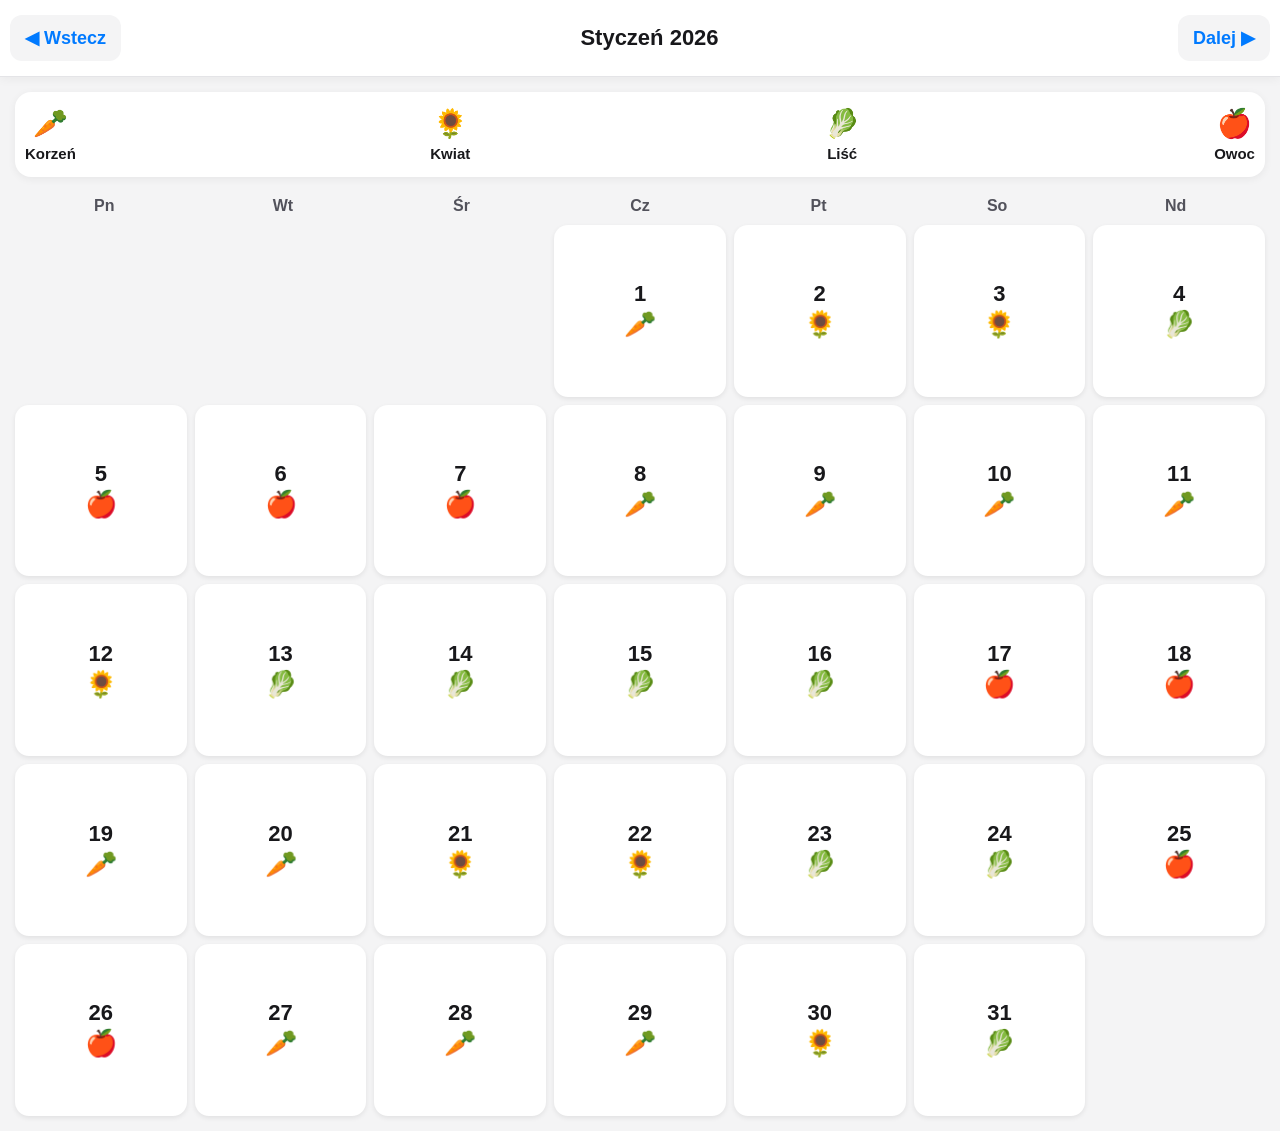
==== commit b77d4bd5: "Update index.html" ====
--- a/data/index.html
+++ b/data/index.html
@@ -10,17 +10,13 @@
     <meta name="apple-mobile-web-app-title" content="Biodynamika">
 
     <style>
-        /* =========================================
-           STYLES (style.css)
-        ========================================= */
         :root {
-            --bg-color: #f2f2f7;
+            --bg-color: #f4f4f5;
             --card-bg: #ffffff;
-            --text-primary: #1c1c1e;
-            --text-secondary: #8e8e93;
-            --accent-green: #34c759;
+            --text-primary: #18181b;
+            --text-secondary: #52525b;
             --accent-blue: #007aff;
-            --border-color: rgba(60, 60, 67, 0.36);
+            --border-color: #e4e4e7;
         }
 
         body {
@@ -34,60 +30,88 @@
         }
 
         .ios-header {
-            background: rgba(255, 255, 255, 0.85);
-            backdrop-filter: blur(15px);
-            -webkit-backdrop-filter: blur(15px);
-            border-bottom: 0.5px solid var(--border-color);
+            background: var(--card-bg);
+            border-bottom: 1px solid var(--border-color);
             display: flex;
             justify-content: space-between;
             align-items: center;
-            padding: 15px 20px;
+            padding: 15px 10px;
             position: sticky;
             top: 0;
             z-index: 10;
+            box-shadow: 0 2px 10px rgba(0,0,0,0.05);
         }
 
         .ios-header h1 {
-            font-size: 17px;
-            font-weight: 600;
+            font-size: 22px;
+            font-weight: 700;
             margin: 0;
+            text-align: center;
+            flex-grow: 1;
         }
 
         .ios-button {
-            background: none;
+            background: #f4f4f5;
             border: none;
             color: var(--accent-blue);
-            font-size: 17px;
+            font-size: 18px;
+            font-weight: 600;
             cursor: pointer;
-            padding: 5px 10px;
-            border-radius: 8px;
-            transition: opacity 0.2s;
+            padding: 12px 15px;
+            border-radius: 12px;
+            transition: background 0.2s;
         }
 
         .ios-button:active {
-            opacity: 0.5;
+            background: #e4e4e7;
         }
 
         .ios-button.block {
             background: var(--accent-blue);
             color: white;
             width: 100%;
-            padding: 14px;
+            padding: 18px;
+            font-size: 20px;
+            font-weight: bold;
+            margin-top: 25px;
+            border-radius: 16px;
+        }
+
+        main {
+            padding: 15px;
+        }
+
+        /* Duża, czytelna legenda */
+        .legend {
+            display: flex;
+            justify-content: space-between;
+            background: var(--card-bg);
+            padding: 15px 10px;
+            border-radius: 16px;
+            margin-bottom: 20px;
+            box-shadow: 0 2px 8px rgba(0,0,0,0.06);
+        }
+
+        .legend-item {
+            display: flex;
+            flex-direction: column;
+            align-items: center;
+            font-size: 15px;
             font-weight: 600;
-            margin-top: 20px;
-            border-radius: 12px;
-        }
-
-        main {
-            padding: 20px;
+            color: var(--text-primary);
+        }
+
+        .legend-icon {
+            font-size: 28px;
+            margin-bottom: 5px;
         }
 
         .weekdays {
             display: grid;
             grid-template-columns: repeat(7, 1fr);
             text-align: center;
-            font-size: 13px;
-            font-weight: 500;
+            font-size: 16px;
+            font-weight: bold;
             color: var(--text-secondary);
             margin-bottom: 10px;
         }
@@ -100,22 +124,23 @@
 
         .day {
             background: var(--card-bg);
-            border-radius: 12px;
+            border-radius: 14px;
             aspect-ratio: 1;
             display: flex;
             flex-direction: column;
             align-items: center;
             justify-content: center;
-            font-size: 17px;
-            font-weight: 400;
-            box-shadow: 0 1px 3px rgba(0,0,0,0.05);
+            font-size: 22px;
+            font-weight: 700;
+            box-shadow: 0 2px 5px rgba(0,0,0,0.08);
             cursor: pointer;
-            transition: transform 0.1s;
             position: relative;
+            border: 2px solid transparent;
         }
 
         .day:active {
-            transform: scale(0.92);
+            transform: scale(0.95);
+            border-color: var(--accent-blue);
         }
 
         .day.empty {
@@ -124,22 +149,16 @@
             cursor: default;
         }
 
-        .day .dot {
-            width: 6px;
-            height: 6px;
-            border-radius: 50%;
-            margin-top: 4px;
-        }
-
-        .dot.korzen { background-color: #a2845e; }
-        .dot.kwiat { background-color: #ffcc00; }
-        .dot.lisc { background-color: var(--accent-green); }
-        .dot.owoc { background-color: #ff3b30; }
-
+        .day-icon {
+            font-size: 26px;
+            margin-top: 2px;
+        }
+
+        /* Powiększony Modal (wyskakujące okienko) */
         .modal {
             position: fixed;
             top: 0; left: 0; right: 0; bottom: 0;
-            background: rgba(0,0,0,0.4);
+            background: rgba(0,0,0,0.6);
             display: flex;
             align-items: center;
             justify-content: center;
@@ -154,49 +173,66 @@
         }
 
         .modal-content {
-            background: rgba(255, 255, 255, 0.95);
-            backdrop-filter: blur(20px);
-            -webkit-backdrop-filter: blur(20px);
-            width: 80%;
-            max-width: 320px;
-            border-radius: 14px;
-            padding: 20px;
-            box-shadow: 0 10px 40px rgba(0,0,0,0.2);
-            transform: scale(1);
-            transition: transform 0.3s cubic-bezier(0.175, 0.885, 0.32, 1.275);
-        }
-
-        .modal.hidden .modal-content {
-            transform: scale(0.9);
+            background: var(--card-bg);
+            width: 85%;
+            max-width: 400px;
+            border-radius: 24px;
+            padding: 30px;
+            box-shadow: 0 10px 40px rgba(0,0,0,0.3);
+            text-align: center;
+        }
+
+        .modal-icon {
+            font-size: 60px;
+            margin-bottom: 10px;
         }
 
         .modal-content h2 {
-            margin: 0 0 15px 0;
+            margin: 0 0 20px 0;
+            font-size: 28px;
+            color: var(--text-primary);
+        }
+
+        .modal-body p {
+            margin: 12px 0;
             font-size: 20px;
-            text-align: center;
-        }
-
-        .modal-body p {
-            margin: 8px 0;
-            font-size: 15px;
+            line-height: 1.4;
+        }
+
+        .highlight {
+            font-weight: bold;
+            color: var(--accent-blue);
+            font-size: 24px;
+            display: block;
+            margin-top: 5px;
         }
 
         .details-text {
-            font-size: 14px;
+            font-size: 18px !important;
             color: var(--text-secondary);
-            margin-top: 10px !important;
+            margin-top: 20px !important;
+            background: var(--bg-color);
+            padding: 15px;
+            border-radius: 12px;
         }
     </style>
 </head>
 <body>
 
     <header class="ios-header">
-        <button id="prev-month" class="ios-button">Poprzedni</button>
+        <button id="prev-month" class="ios-button">◀ Wstecz</button>
         <h1 id="month-year">Styczeń 2026</h1>
-        <button id="next-month" class="ios-button">Następny</button>
+        <button id="next-month" class="ios-button">Dalej ▶</button>
     </header>
     
     <main>
+        <div class="legend">
+            <div class="legend-item"><span class="legend-icon">🥕</span>Korzeń</div>
+            <div class="legend-item"><span class="legend-icon">🌻</span>Kwiat</div>
+            <div class="legend-item"><span class="legend-icon">🥬</span>Liść</div>
+            <div class="legend-item"><span class="legend-icon">🍎</span>Owoc</div>
+        </div>
+
         <div class="weekdays">
             <div>Pn</div><div>Wt</div><div>Śr</div><div>Cz</div><div>Pt</div><div>So</div><div>Nd</div>
         </div>
@@ -205,58 +241,59 @@
 
     <div id="day-modal" class="modal hidden">
         <div class="modal-content">
-            <h2 id="modal-date"></h2>
+            <div id="modal-big-icon" class="modal-icon">🥕</div>
+            <h2 id="modal-date">1 Stycznia 2026</h2>
             <div class="modal-body">
-                <p><strong>Znak Zodiaku:</strong> <span id="modal-sign"></span></p>
-                <p><strong>Żywioł:</strong> <span id="modal-element"></span></p>
-                <p><strong>Zalecana praca:</strong> <span id="modal-action"></span></p>
-                <p class="details-text"><span id="modal-details"></span></p>
+                <p>Dzisiaj najlepiej sadzić:<br><span id="modal-action" class="highlight">Korzeń</span></p>
+                <p class="details-text" id="modal-details"></p>
             </div>
-            <button id="close-modal" class="ios-button block">Zamknij</button>
+            <button id="close-modal" class="ios-button block">Zamknij okienko</button>
         </div>
     </div>
 
     <script>
-        /* =========================================
-           DATA (data.js) - Styczeń 2026 wg pliku PDF
-        ========================================= */
+        // Słownik ikon dla poszczególnych rodzajów dni
+        const icons = {
+            "korzen": "🥕",
+            "kwiat": "🌻",
+            "lisc": "🥬",
+            "owoc": "🍎"
+        };
+
         const calendarData = {
-            "2026-01-01": { sign: "Byk", element: "Ziemia", action: "Korzeń", actionType: "korzen", details: "Korzeń do 10, czas sadzenia od 10" },
-            "2026-01-02": { sign: "Bliźnięta", element: "Światło", action: "Kwiat", actionType: "kwiat", details: "12-13 korzeń, od 14 kwiat" },
-            "2026-01-03": { sign: "Bliźnięta", element: "Światło", action: "Kwiat", actionType: "kwiat", details: "Kwiat cały dzień" },
-            "2026-01-04": { sign: "Rak", element: "Woda", action: "Liść", actionType: "lisc", details: "Kwiat do 10, od 11 liść" },
-            "2026-01-05": { sign: "Lew", element: "Ciepło", action: "Owoc", actionType: "owoc", details: "Liść do 22, od 23 owoc, czas sadzenia" },
-            "2026-01-06": { sign: "Lew", element: "Ciepło", action: "Owoc", actionType: "owoc", details: "Owoc cały dzień" },
-            "2026-01-07": { sign: "Lew", element: "Ciepło", action: "Owoc", actionType: "owoc", details: "Owoc do 8" },
-            "2026-01-08": { sign: "Panna", element: "Ziemia", action: "Korzeń", actionType: "korzen", details: "Owoc od 17" },
-            "2026-01-09": { sign: "Panna", element: "Ziemia", action: "Korzeń", actionType: "korzen", details: "Owoc do 13, od 14 korzeń" },
-            "2026-01-10": { sign: "Panna", element: "Ziemia", action: "Korzeń", actionType: "korzen", details: "Korzeń cały dzień" },
-            "2026-01-11": { sign: "Panna", element: "Ziemia", action: "Korzeń", actionType: "korzen", details: "Korzeń cały dzień" },
-            "2026-01-12": { sign: "Waga", element: "Światło", action: "Kwiat", actionType: "kwiat", details: "Korzeń do 7, od 8 kwiat" },
-            "2026-01-13": { sign: "Skorpion", element: "Woda", action: "Liść", actionType: "lisc", details: "Kwiat do 19, od 20 apogeum kwiat" },
-            "2026-01-14": { sign: "Skorpion", element: "Woda", action: "Liść", actionType: "lisc", details: "Apogeum kwiat do 1, od 2 liść" },
-            "2026-01-15": { sign: "Skorpion", element: "Woda", action: "Liść", actionType: "lisc", details: "Liść cały dzień" },
-            "2026-01-16": { sign: "Skorpion", element: "Woda", action: "Liść", actionType: "lisc", details: "Liść do 10, od 11 owoc. Koniec czasu sadzenia o 6" },
-            "2026-01-17": { sign: "Strzelec", element: "Ciepło", action: "Owoc", actionType: "owoc", details: "Owoc cały dzień" },
-            "2026-01-18": { sign: "Strzelec", element: "Ciepło", action: "Owoc", actionType: "owoc", details: "Owoc do 20, od 21 korzeń" },
-            "2026-01-19": { sign: "Koziorożec", element: "Ziemia", action: "Korzeń", actionType: "korzen", details: "Korzeń cały dzień" },
-            "2026-01-20": { sign: "Koziorożec", element: "Ziemia", action: "Korzeń", actionType: "korzen", details: "Korzeń cały dzień" },
-            "2026-01-21": { sign: "Wodnik", element: "Światło", action: "Kwiat", actionType: "kwiat", details: "Korzeń do 1, od 2 do 20 kwiat" },
-            "2026-01-22": { sign: "Wodnik", element: "Światło", action: "Kwiat", actionType: "kwiat", details: "Kwiat od 5 do 23" },
-            "2026-01-23": { sign: "Ryby", element: "Woda", action: "Liść", actionType: "lisc", details: "Liść od 0" },
-            "2026-01-24": { sign: "Ryby", element: "Woda", action: "Liść", actionType: "lisc", details: "Liść cały dzień" },
-            "2026-01-25": { sign: "Baran", element: "Ciepło", action: "Owoc", actionType: "owoc", details: "Liść do 18, od 19 owoc" },
-            "2026-01-26": { sign: "Baran", element: "Ciepło", action: "Owoc", actionType: "owoc", details: "Owoc cały dzień" },
-            "2026-01-27": { sign: "Byk", element: "Ziemia", action: "Korzeń", actionType: "korzen", details: "Owoc do 11, od 12 korzeń" },
-            "2026-01-28": { sign: "Byk", element: "Ziemia", action: "Korzeń", actionType: "korzen", details: "Korzeń cały dzień" },
-            "2026-01-29": { sign: "Byk", element: "Ziemia", action: "Korzeń", actionType: "korzen", details: "Korzeń do 10. Początek czasu sadzenia 19" },
-            "2026-01-30": { sign: "Bliźnięta", element: "Światło", action: "Kwiat", actionType: "kwiat", details: "Kwiat od 12" },
-            "2026-01-31": { sign: "Rak", element: "Woda", action: "Liść", actionType: "lisc", details: "Kwiat do 21, od 22 liść" }
+            "2026-01-01": { action: "Rośliny korzeniowe", actionType: "korzen", details: "Korzeń do 10:00, czas sadzenia od 10:00" },
+            "2026-01-02": { action: "Rośliny kwiatowe", actionType: "kwiat", details: "Do 13:00 korzeń, od 14:00 kwiat" },
+            "2026-01-03": { action: "Rośliny kwiatowe", actionType: "kwiat", details: "Kwiat przez cały dzień" },
+            "2026-01-04": { action: "Rośliny liściowe", actionType: "lisc", details: "Kwiat do 10:00, od 11:00 liść" },
+            "2026-01-05": { action: "Rośliny owocowe", actionType: "owoc", details: "Liść do 22:00, od 23:00 owoc (dobry czas sadzenia)" },
+            "2026-01-06": { action: "Rośliny owocowe", actionType: "owoc", details: "Owoc przez cały dzień" },
+            "2026-01-07": { action: "Rośliny owocowe", actionType: "owoc", details: "Owoc tylko do 08:00 rano" },
+            "2026-01-08": { action: "Rośliny korzeniowe", actionType: "korzen", details: "Owoc od 17:00" },
+            "2026-01-09": { action: "Rośliny korzeniowe", actionType: "korzen", details: "Owoc do 13:00, od 14:00 korzeń" },
+            "2026-01-10": { action: "Rośliny korzeniowe", actionType: "korzen", details: "Korzeń przez cały dzień" },
+            "2026-01-11": { action: "Rośliny korzeniowe", actionType: "korzen", details: "Korzeń przez cały dzień" },
+            "2026-01-12": { action: "Rośliny kwiatowe", actionType: "kwiat", details: "Korzeń do 07:00, od 08:00 kwiat" },
+            "2026-01-13": { action: "Rośliny liściowe", actionType: "lisc", details: "Kwiat do 19:00, od 20:00 apogeum kwiatu" },
+            "2026-01-14": { action: "Rośliny liściowe", actionType: "lisc", details: "Apogeum kwiatu do 01:00, od 02:00 liść" },
+            "2026-01-15": { action: "Rośliny liściowe", actionType: "lisc", details: "Liść przez cały dzień" },
+            "2026-01-16": { action: "Rośliny liściowe", actionType: "lisc", details: "Liść do 10:00, od 11:00 owoc. Koniec czasu sadzenia o 06:00" },
+            "2026-01-17": { action: "Rośliny owocowe", actionType: "owoc", details: "Owoc przez cały dzień" },
+            "2026-01-18": { action: "Rośliny owocowe", actionType: "owoc", details: "Owoc do 20:00, od 21:00 korzeń" },
+            "2026-01-19": { action: "Rośliny korzeniowe", actionType: "korzen", details: "Korzeń przez cały dzień" },
+            "2026-01-20": { action: "Rośliny korzeniowe", actionType: "korzen", details: "Korzeń przez cały dzień" },
+            "2026-01-21": { action: "Rośliny kwiatowe", actionType: "kwiat", details: "Korzeń do 01:00, od 02:00 do 20:00 kwiat" },
+            "2026-01-22": { action: "Rośliny kwiatowe", actionType: "kwiat", details: "Kwiat od 05:00 do 23:00" },
+            "2026-01-23": { action: "Rośliny liściowe", actionType: "lisc", details: "Liść od północy" },
+            "2026-01-24": { action: "Rośliny liściowe", actionType: "lisc", details: "Liść przez cały dzień" },
+            "2026-01-25": { action: "Rośliny owocowe", actionType: "owoc", details: "Liść do 18:00, od 19:00 owoc" },
+            "2026-01-26": { action: "Rośliny owocowe", actionType: "owoc", details: "Owoc przez cały dzień" },
+            "2026-01-27": { action: "Rośliny korzeniowe", actionType: "korzen", details: "Owoc do 11:00, od 12:00 korzeń" },
+            "2026-01-28": { action: "Rośliny korzeniowe", actionType: "korzen", details: "Korzeń przez cały dzień" },
+            "2026-01-29": { action: "Rośliny korzeniowe", actionType: "korzen", details: "Korzeń do 10:00. Początek czasu sadzenia o 19:00" },
+            "2026-01-30": { action: "Rośliny kwiatowe", actionType: "kwiat", details: "Kwiat od 12:00" },
+            "2026-01-31": { action: "Rośliny liściowe", actionType: "lisc", details: "Kwiat do 21:00, od 22:00 liść" }
         };
 
-        /* =========================================
-           LOGIC (script.js)
-        ========================================= */
         let currentDate = new Date(2026, 0, 1);
 
         function renderCalendar(date) {
@@ -289,14 +326,16 @@
                 const data = calendarData[dateStr];
                 
                 if (data) {
-                    const dot = document.createElement('div');
-                    dot.className = `dot ${data.actionType}`;
-                    dayDiv.appendChild(dot);
-                    dayDiv.addEventListener('click', () => openModal(dateStr, data));
+                    const iconDiv = document.createElement('div');
+                    iconDiv.className = 'day-icon';
+                    iconDiv.textContent = icons[data.actionType];
+                    dayDiv.appendChild(iconDiv);
+                    
+                    dayDiv.addEventListener('click', () => openModal(day, monthNames[month], year, data));
                 } else {
-                    dayDiv.addEventListener('click', () => openModal(dateStr, { 
-                        sign: '-', element: '-', action: '-', 
-                        details: 'Brak danych w bazie dla tego dnia. Aby uzupełnić dane, dopisz je do obiektu "calendarData" w kodzie strony.' 
+                    dayDiv.addEventListener('click', () => openModal(day, monthNames[month], year, { 
+                        action: "Brak danych", actionType: "korzen", 
+                        details: "Brak wpisów dla tego dnia. Dane należy dopisać do kodu programu." 
                     }));
                 }
                 
@@ -304,10 +343,17 @@
             }
         }
 
-        function openModal(dateStr, data) {
-            document.getElementById('modal-date').textContent = dateStr;
-            document.getElementById('modal-sign').textContent = data.sign;
-            document.getElementById('modal-element').textContent = data.element;
+        function openModal(day, monthName, year, data) {
+            document.getElementById('modal-date').textContent = `${day} ${monthName} ${year}`;
+            
+            const iconElement = document.getElementById('modal-big-icon');
+            if(icons[data.actionType]) {
+                iconElement.textContent = icons[data.actionType];
+                iconElement.style.display = 'block';
+            } else {
+                iconElement.style.display = 'none';
+            }
+
             document.getElementById('modal-action').textContent = data.action;
             document.getElementById('modal-details').textContent = data.details;
             document.getElementById('day-modal').classList.remove('hidden');
@@ -327,7 +373,7 @@
             renderCalendar(currentDate);
         });
 
-        // Inicjalizacja kalendarza po załadowaniu
+        // Start
         renderCalendar(currentDate);
     </script>
 </body>
